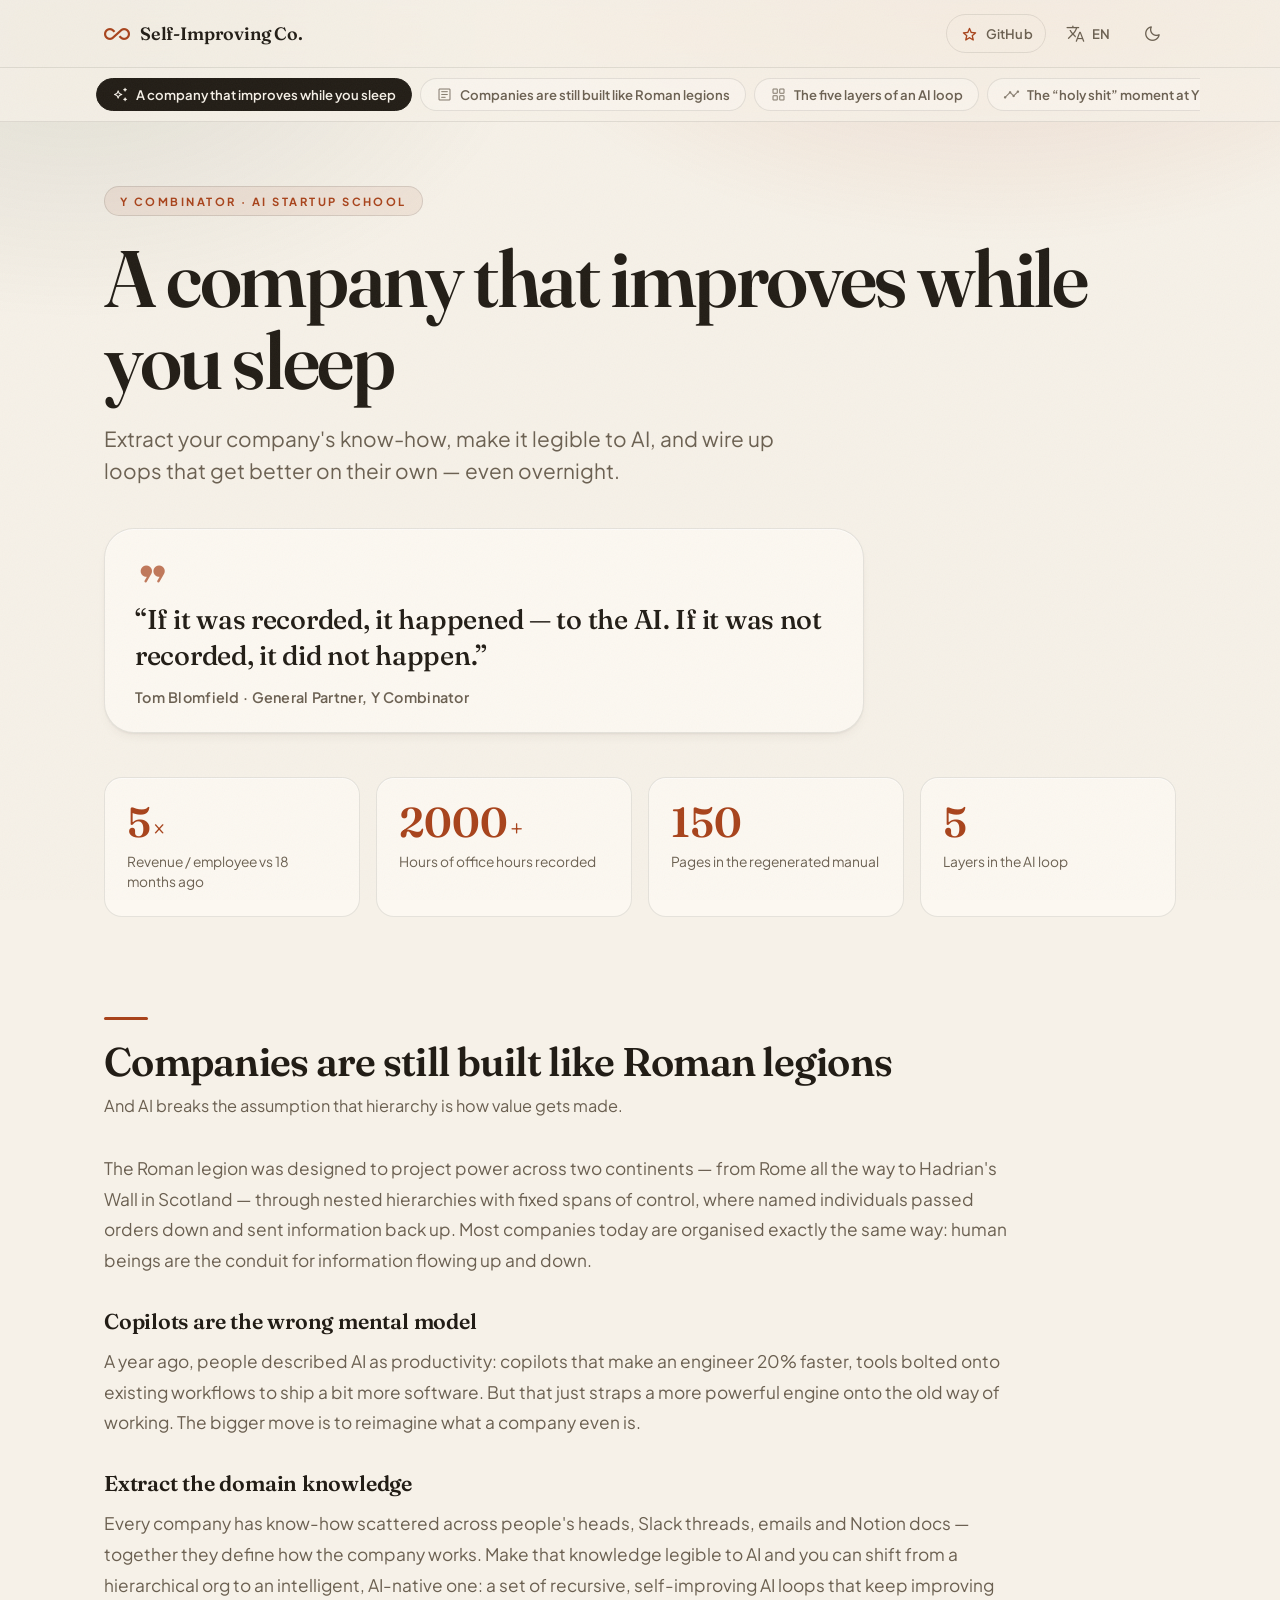
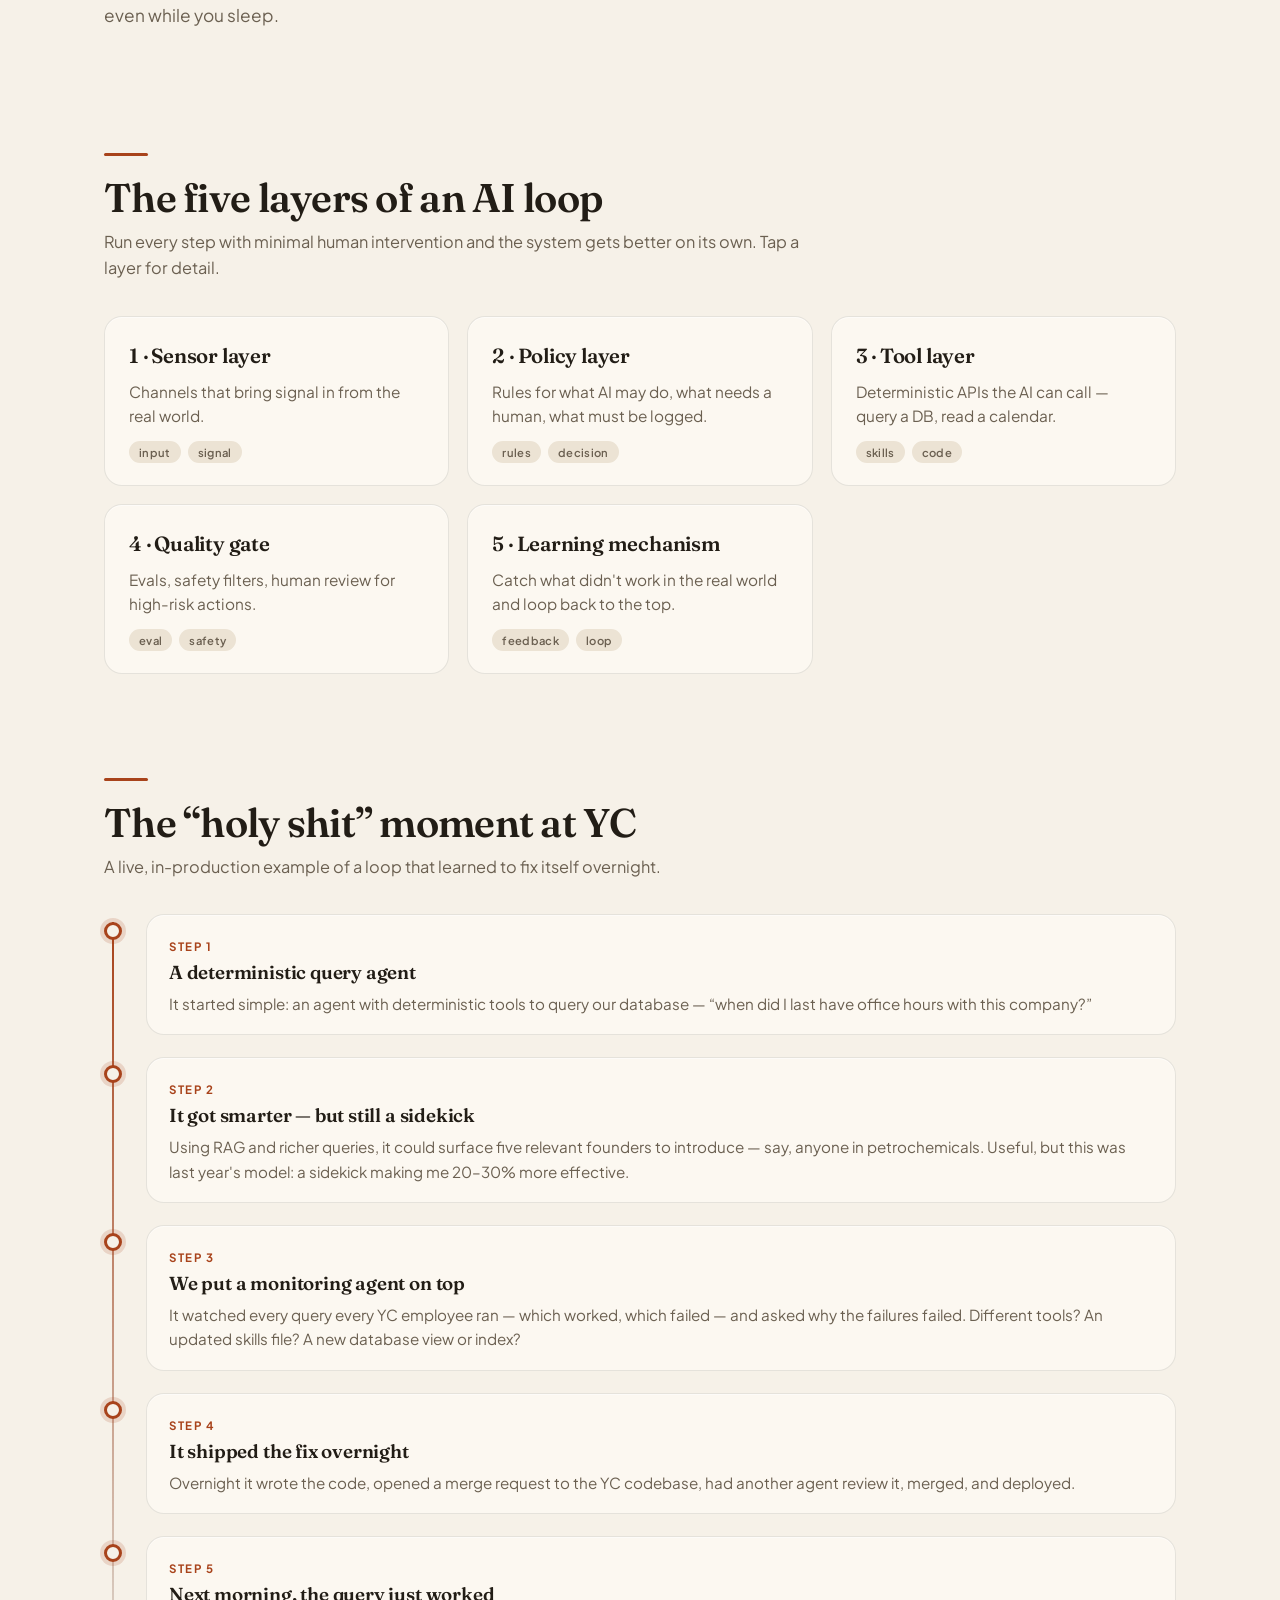
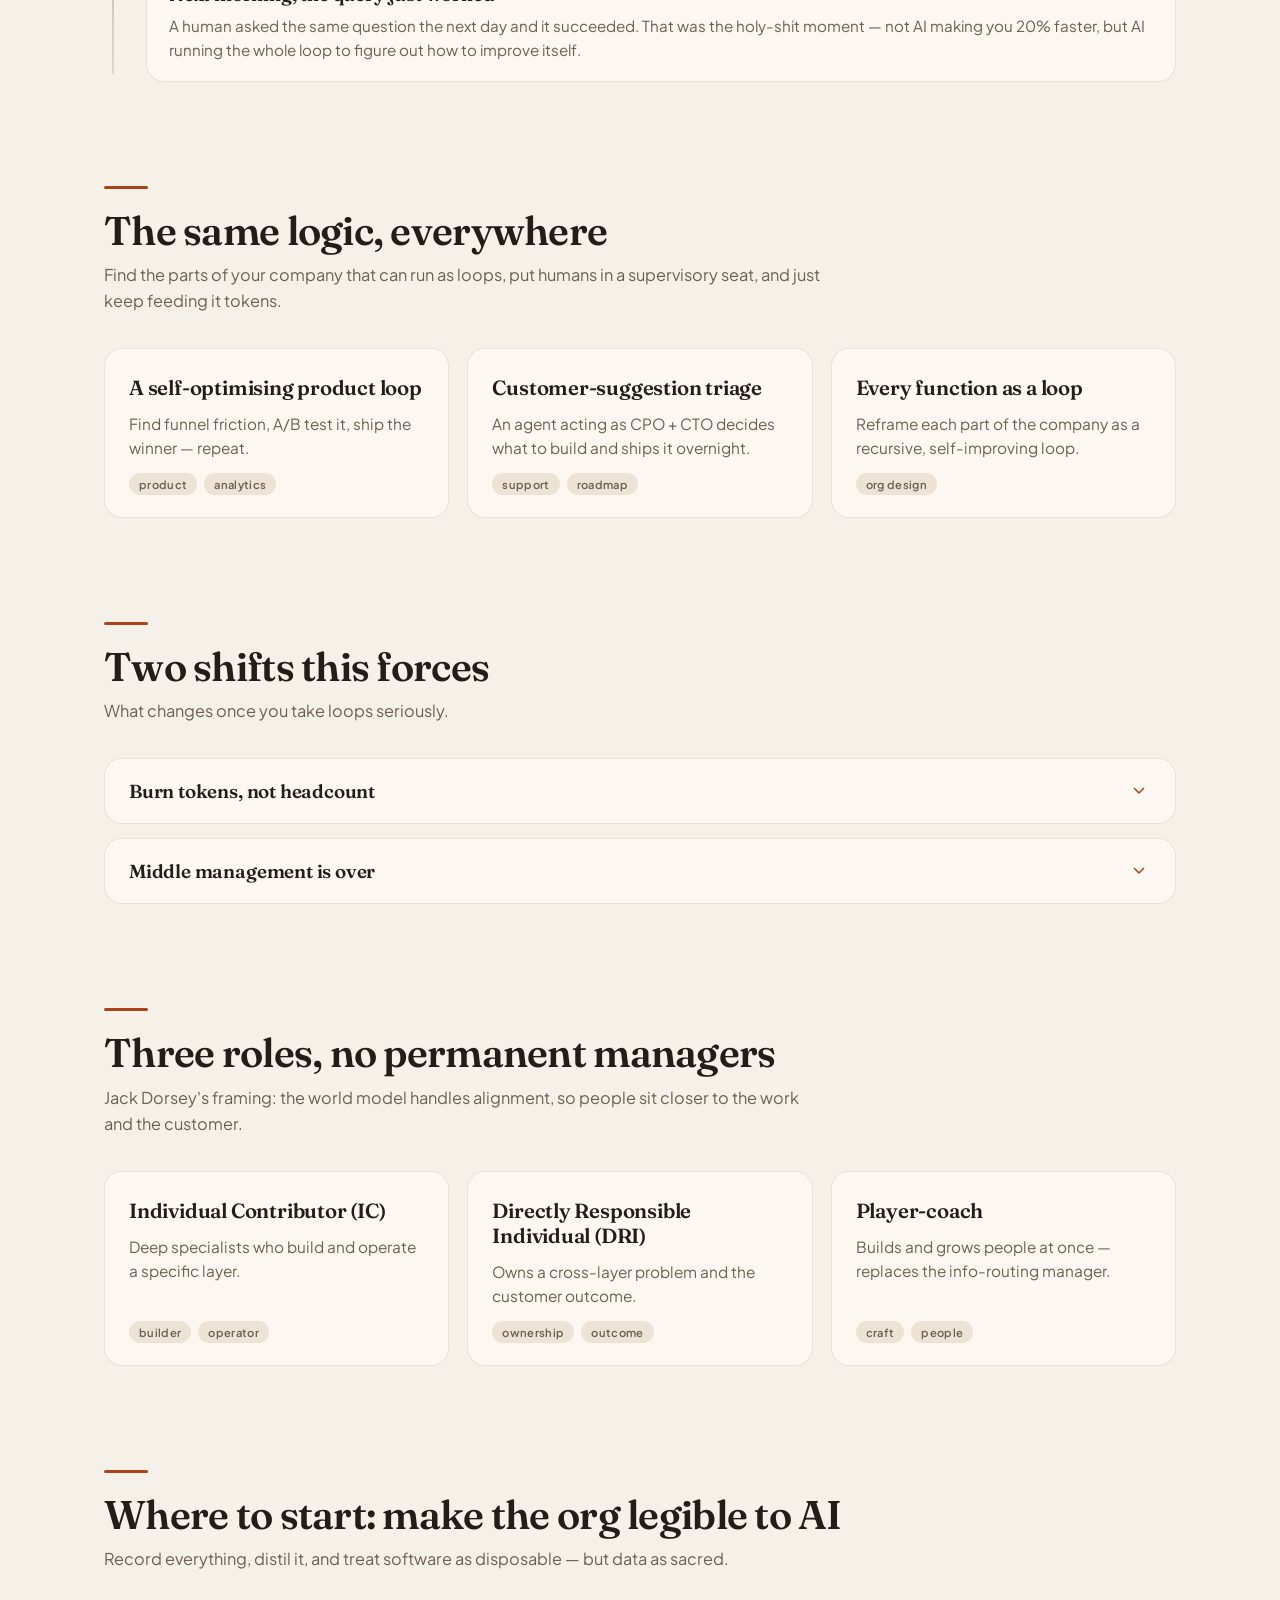
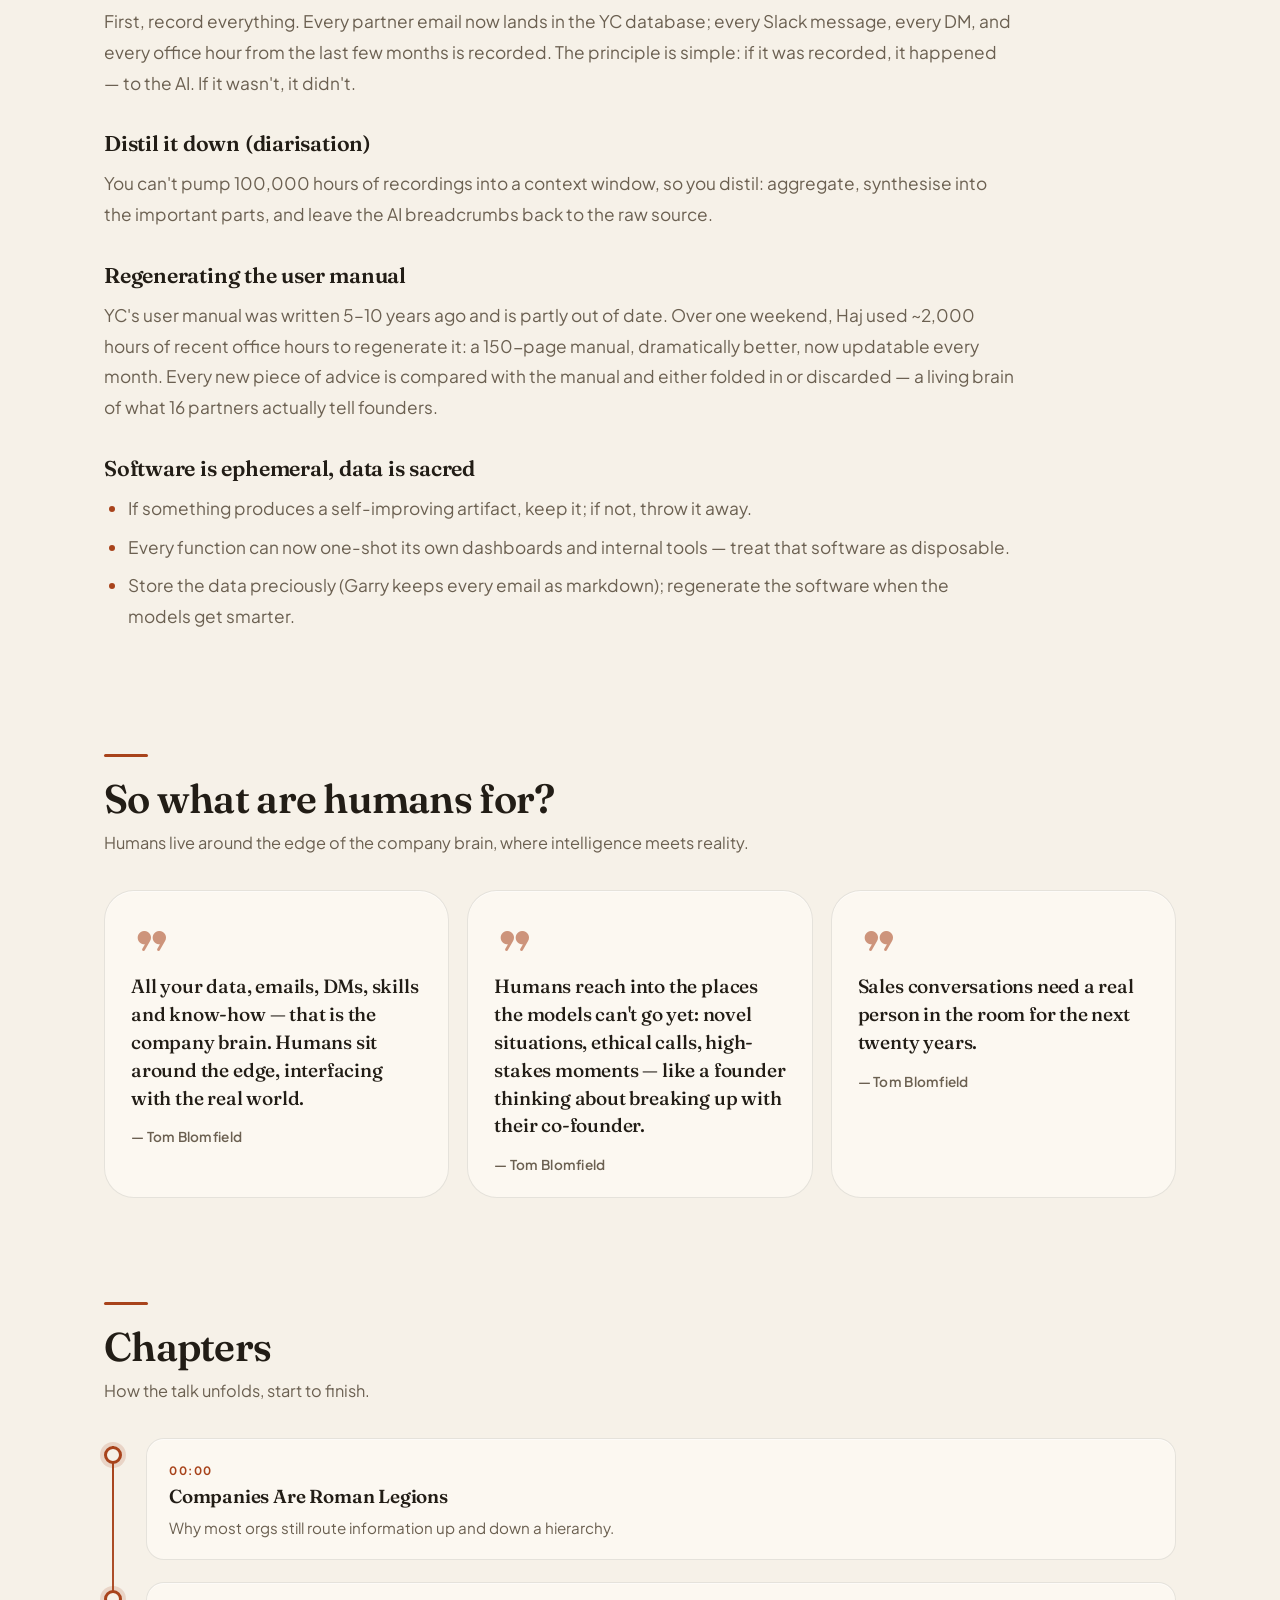
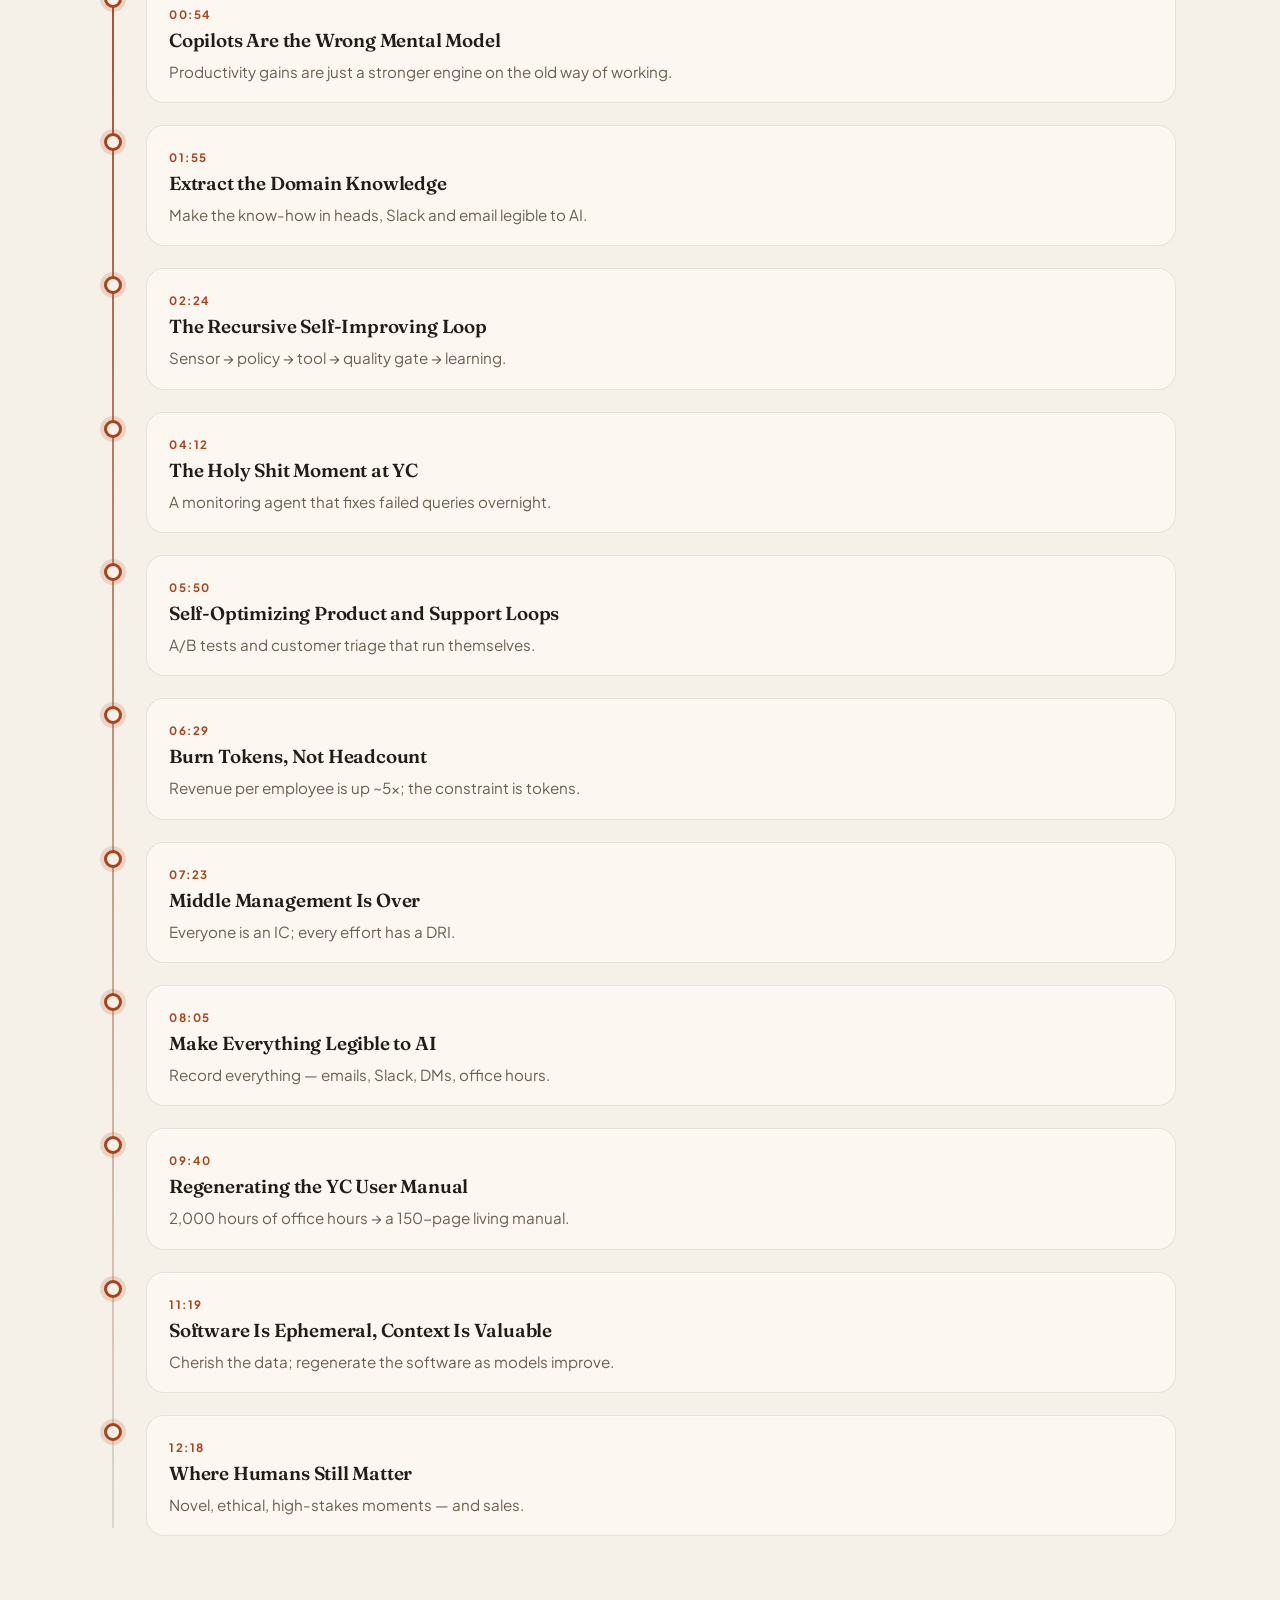
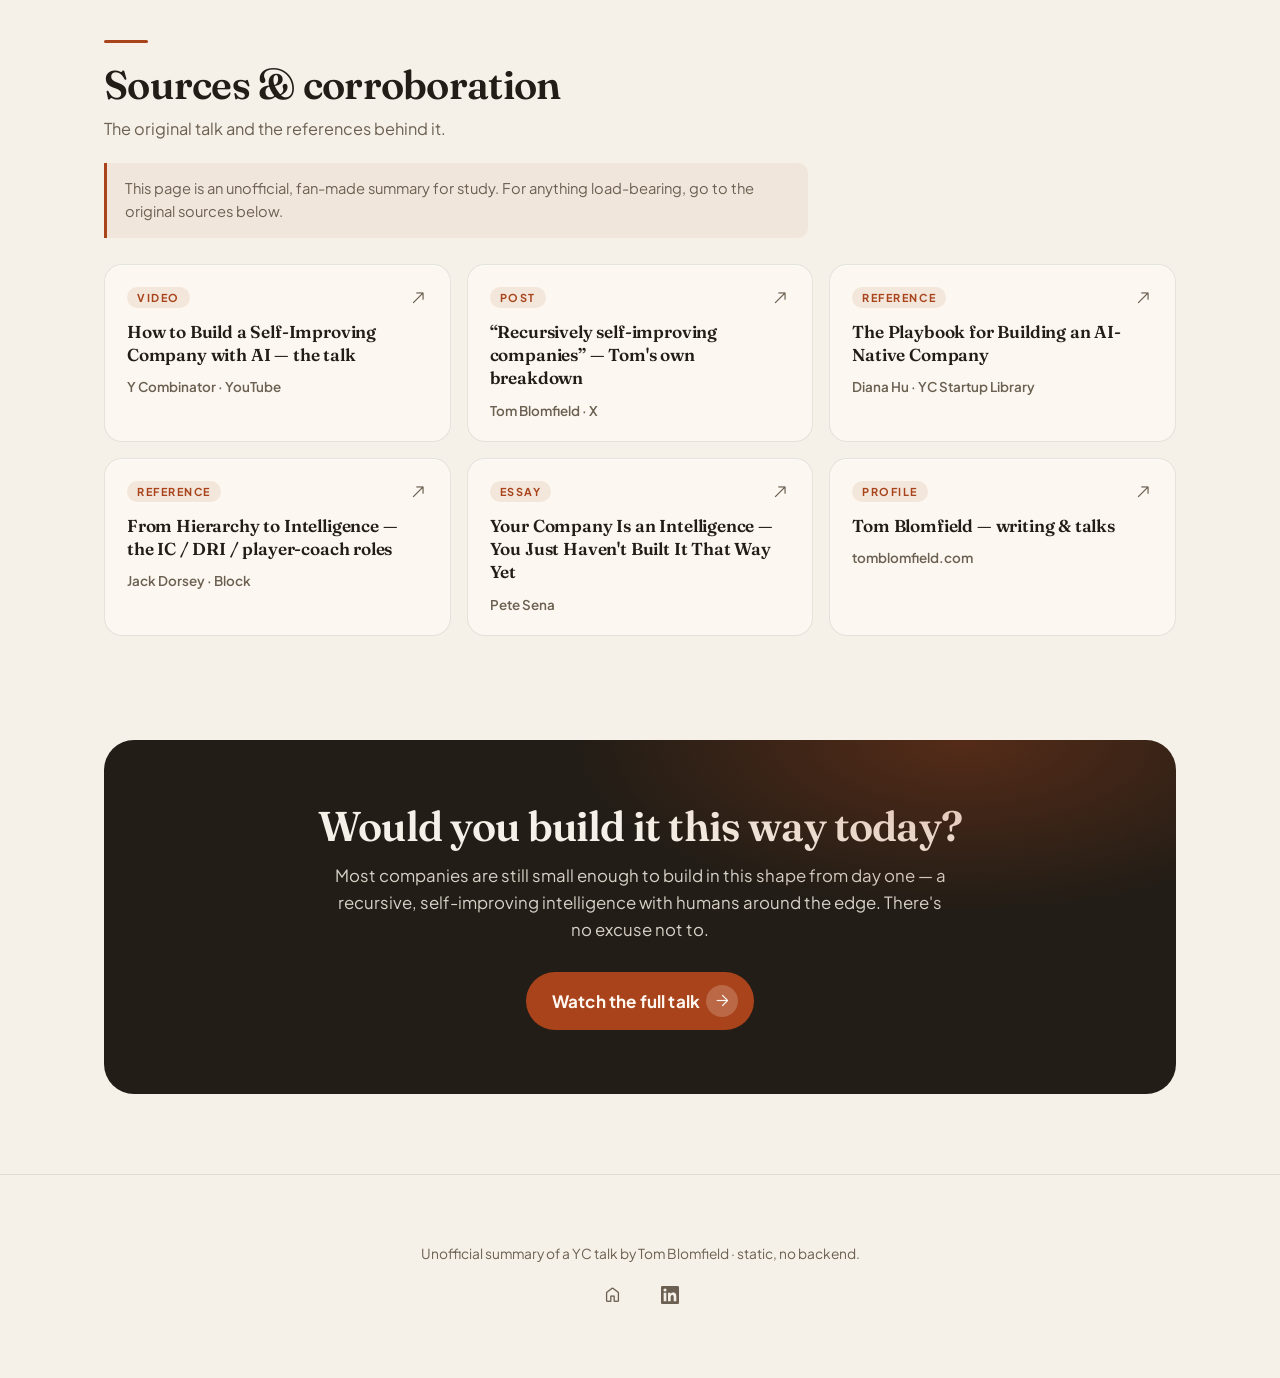
==== index.html @ 0cee9b82 "fix: 靜態 HTML 裡混進了頁面的執行期狀態 兩個狀態被寫進了靜態檔,都有實際後果:  1. 統計數字的「已計算」旗標。瀏覽器載入時看到它就跳過重算,數字會永遠停在    寫入當下的值 —— 如" ====
<!DOCTYPE html>
<html lang="zh" data-theme="light">
<head>
  <!-- ==== Google Analytics 4 (Measurement ID: G-PR99EJ7JCW) ==== -->
  <script async src="https://www.googletagmanager.com/gtag/js?id=G-PR99EJ7JCW"></script>
  <script>
    window.dataLayer = window.dataLayer || [];
    function gtag(){ dataLayer.push(arguments); }
    gtag('js', new Date());
    gtag('config', 'G-PR99EJ7JCW');
  </script>

  <meta charset="UTF-8" />
  <meta name="viewport" content="width=device-width, initial-scale=1.0, viewport-fit=cover" />

  <!-- ==== Primary meta (kept in sync by app.js from SITE_META) ==== -->
  <title>用 AI 打造一間會自己進化的公司 · How to Build a Self-Improving Company with AI</title>
  <meta name="description" content="YC 合夥人 Tom Blomfield 談如何把公司的 know-how 萃取出來、讓 AI 可讀,並建立遞迴、自我改進的 AI 迴圈 —— 連你睡覺時都在變好。中英雙語整理。" />
  <link rel="canonical" href="https://self-improving-company-with-ai.peteraim.com/" />
  <meta name="theme-color" content="#1a1714" />

  <!-- ==== Open Graph ==== -->
  <meta property="og:type" content="article" />
  <meta property="og:title" content="用 AI 打造一間會自己進化的公司 · How to Build a Self-Improving Company with AI" />
  <meta property="og:description" content="把公司變成一組遞迴、自我改進的 AI 迴圈。YC · Tom Blomfield 演講整理,中英雙語。" />
  <meta property="og:url" content="https://self-improving-company-with-ai.peteraim.com/" />
  <meta property="og:image" content="https://self-improving-company-with-ai.peteraim.com/assets/og-image.png" />

  <!-- ==== Twitter ==== -->
  <meta name="twitter:card" content="summary_large_image" />
  <meta name="twitter:title" content="How to Build a Self-Improving Company with AI" />
  <meta name="twitter:description" content="把公司變成一組遞迴、自我改進的 AI 迴圈。YC · Tom Blomfield 演講整理,中英雙語。" />
  <meta name="twitter:image" content="https://self-improving-company-with-ai.peteraim.com/assets/og-image.png" />

  <!-- ==== JSON-LD structured data ==== -->
  <script type="application/ld+json">
  {
    "@context": "https://schema.org",
    "@type": "Article",
    "headline": "How to Build a Self-Improving Company with AI",
    "description": "A YC talk by Tom Blomfield on turning a company into recursive, self-improving AI loops.",
    "author": { "@type": "Person", "name": "Tom Blomfield" },
    "publisher": { "@type": "Organization", "name": "Y Combinator" },
    "url": "https://self-improving-company-with-ai.peteraim.com/",
    "inLanguage": ["zh-Hant", "en"]
  }
  </script>

  <!-- ==== Fonts + icons (CDN, no local files) ==== -->
  <link rel="preconnect" href="https://fonts.googleapis.com" />
  <link rel="preconnect" href="https://fonts.gstatic.com" crossorigin />
  <link href="https://fonts.googleapis.com/css2?family=Fraunces:opsz,wght@9..144,400..700&family=Plus+Jakarta+Sans:wght@400;500;600;700&family=Noto+Sans+TC:wght@400;500;700&family=Noto+Serif+TC:wght@400;600;700&display=swap" rel="stylesheet" />
  <link href="https://fonts.googleapis.com/css2?family=Material+Symbols+Rounded:opsz,wght,FILL,GRAD@24,300,0,0&display=swap" rel="stylesheet" />

  <link rel="stylesheet" href="assets/styles.css" />
</head>
<body>
  <!-- ==== App bar ==== -->
  <header class="appbar">
    <div class="appbar__inner">
      <a class="brand" href="#top">
        <span class="material-symbols-rounded brand__logo">all_inclusive</span>
        <span class="brand__name" id="brandName">Self-Improving Company</span>
      </a>

      <div class="appbar__actions">
        <a class="icon-btn gh-link" href="https://github.com/tingwei161803/Self-Improving-Company-with-AI"
           target="_blank" rel="noopener" title="GitHub" aria-label="View source on GitHub"
           data-repo="tingwei161803/Self-Improving-Company-with-AI">
          <span class="material-symbols-rounded">star</span>
          <span class="icon-btn__txt" id="ghStarCount">GitHub</span>
        </a>

        <button class="icon-btn" id="langToggle" type="button"
                title="Language" aria-label="Toggle language / 切換語言">
          <span class="material-symbols-rounded">translate</span>
          <span class="icon-btn__txt" id="langLabel">中</span>
        </button>

        <button class="icon-btn" id="themeToggle" type="button"
                title="Theme" aria-label="Toggle theme / 切換主題">
          <span class="material-symbols-rounded" id="themeIcon">dark_mode</span>
        </button>
      </div>
    </div>
  </header>

  <!-- ==== Sticky section nav (auto-generated anchor pills + scrollspy) ==== -->
  <nav class="sectionnav" id="sectionNav" aria-label="Section navigation">
    <div class="sectionnav__inner" id="sectionNavInner"></div>
  </nav>

  <span id="top"></span>

  <!-- ==== Composite sections (rendered in order from SITE_SECTIONS) ==== -->
  <main id="sections" aria-live="polite">
<section class="section section--hero" id="overview" aria-labelledby="overview-heading"><header class="section-head hero__head reveal is-visible" data-item=""><span class="hero__eyebrow">Y Combinator · AI 創業學校</span><h2 id="overview-heading">一間在你睡覺時也在進化的公司</h2><p class="hero__sub">把公司的 know-how 萃取出來、讓 AI 讀得到,然後建立能自我改進的迴圈 —— 連半夜都在變好。</p></header><figure class="hero__lead reveal is-visible" data-item=""><span class="material-symbols-rounded hero__lead-mark" aria-hidden="true">format_quote</span><blockquote>「如果有被記錄下來,對 AI 來說它就存在;如果沒有被記錄,對 AI 來說它就不存在。」</blockquote><figcaption>Tom Blomfield · Y Combinator 合夥人</figcaption></figure><div class="hero__stats"><div class="hero__stat reveal is-visible" data-item=""><span class="hero__stat-num"><b class="hero__stat-value" data-count="5">5</b><span class="hero__stat-aff">×</span></span><span class="hero__stat-label">每員工營收(對比 18 個月前)</span></div><div class="hero__stat reveal is-visible" data-item=""><span class="hero__stat-num"><b class="hero__stat-value" data-count="2000">2000</b><span class="hero__stat-aff">+</span></span><span class="hero__stat-label">已錄製的 office hours 時數</span></div><div class="hero__stat reveal is-visible" data-item=""><span class="hero__stat-num"><b class="hero__stat-value" data-count="150">150</b></span><span class="hero__stat-label">重生 user manual 的頁數</span></div><div class="hero__stat reveal is-visible" data-item=""><span class="hero__stat-num"><b class="hero__stat-value" data-count="5">5</b></span><span class="hero__stat-label">AI 迴圈的層數</span></div></div></section><section class="section section--prose" id="thesis" aria-labelledby="thesis-heading"><header class="section-head"><h2 id="thesis-heading">今天的公司,還是照羅馬軍團在組織</h2><p class="section-head__sub">而 AI 從根本上打破了「層級組織才能創造價值」這個假設。</p></header><div class="prose reveal is-visible" data-item=""><p>羅馬軍團的設計,是要把權力從羅馬城投射到橫跨兩大陸的疆域 —— 一路到蘇格蘭的哈德良長城。它靠的是巢狀層級、固定的管理幅度,由指定的個人把命令往下傳、把資訊往上送。今天大部分公司的組織方式跟它沒兩樣:人類就是資訊上下流動的管道。</p><h3>Copilot 是錯的思考框架</h3><p>一年前,大家談 AI 都在講生產力:copilot 讓工程師快 20%、把工具嵌進既有流程、多交付一點軟體。但那只是拿舊的工作方式換上一顆更強的引擎。真正能做的事大得多 —— 是重新想像一間公司可以是什麼。</p><h3>把 domain knowledge 萃取出來</h3><p>每間公司都有散落各處的 know-how:在人的腦袋裡、在 Slack、在 email、在 Notion 文件裡 —— 它們加起來定義了這間公司怎麼運作。一旦讓這些知識對 AI「可讀」,你就能從層級式組織轉成由 AI 驅動的智慧型組織:一組遞迴、自我改進的 AI 迴圈,在你睡覺時也持續變好。</p></div></section><section class="section section--cards" id="architecture" aria-labelledby="architecture-heading"><header class="section-head"><h2 id="architecture-heading">AI 迴圈的五層架構</h2><p class="section-head__sub">讓這五步在最少人為介入下跑完,系統就會自己越跑越好。點一層看細節。</p></header><div class="grid"><article class="card reveal is-visible" tabindex="0" role="button" data-item="" data-slug="sensor-layer" aria-label="第一層 · 感測層"><h3 class="card__title">第一層 · 感測層</h3><p class="card__summary">把外界訊號接進來的管道。</p><div class="card__tags"><span class="tag">input</span><span class="tag">signal</span></div><span class="card__more"><span class="material-symbols-rounded" aria-hidden="true">arrow_outward</span></span></article><article class="card reveal is-visible" tabindex="0" role="button" data-item="" data-slug="policy-layer" aria-label="第二層 · 政策／決策層"><h3 class="card__title">第二層 · 政策／決策層</h3><p class="card__summary">定義 AI 能做什麼、什麼要問人、什麼必須留紀錄。</p><div class="card__tags"><span class="tag">rules</span><span class="tag">decision</span></div><span class="card__more"><span class="material-symbols-rounded" aria-hidden="true">arrow_outward</span></span></article><article class="card reveal is-visible" tabindex="0" role="button" data-item="" data-slug="tool-layer" aria-label="第三層 · 工具層"><h3 class="card__title">第三層 · 工具層</h3><p class="card__summary">AI 可呼叫的確定性 API —— 查資料庫、看行事曆。</p><div class="card__tags"><span class="tag">skills</span><span class="tag">code</span></div><span class="card__more"><span class="material-symbols-rounded" aria-hidden="true">arrow_outward</span></span></article><article class="card reveal is-visible" tabindex="0" role="button" data-item="" data-slug="quality-gate" aria-label="第四層 · 品質關卡"><h3 class="card__title">第四層 · 品質關卡</h3><p class="card__summary">自動 eval、安全過濾器、高風險操作的人工審核。</p><div class="card__tags"><span class="tag">eval</span><span class="tag">safety</span></div><span class="card__more"><span class="material-symbols-rounded" aria-hidden="true">arrow_outward</span></span></article><article class="card reveal is-visible" tabindex="0" role="button" data-item="" data-slug="learning-mechanism" aria-label="第五層 · 學習機制"><h3 class="card__title">第五層 · 學習機制</h3><p class="card__summary">抓出真實世界裡行不通的地方,回饋到最上層重來。</p><div class="card__tags"><span class="tag">feedback</span><span class="tag">loop</span></div><span class="card__more"><span class="material-symbols-rounded" aria-hidden="true">arrow_outward</span></span></article></div></section><section class="section section--timeline" id="case-study" aria-labelledby="case-study-heading"><header class="section-head"><h2 id="case-study-heading">YC 的「holy shit」時刻</h2><p class="section-head__sub">一個正在線上跑、學會在半夜自我修復的真實迴圈。</p></header><ol class="timeline"><li class="tl-item reveal is-visible" data-item=""><div class="tl-dot" aria-hidden="true"></div><div class="tl-card"><span class="tl-date">第一步</span><h3 class="tl-title">確定性查詢 agent</h3><p class="tl-body">一開始很單純:一個有確定性工具、能查我們資料庫的 agent —— 「我上次跟這家公司做 office hours 是什麼時候?」</p></div></li><li class="tl-item reveal is-visible" data-item=""><div class="tl-dot" aria-hidden="true"></div><div class="tl-card"><span class="tl-date">第二步</span><h3 class="tl-title">它變聰明了 —— 但還是 sidekick</h3><p class="tl-body">靠 RAG 和更豐富的查詢,它能找出五個相關的創辦人推薦見面 —— 例如石化產業的人。很有用,但這還是去年的模式:一個讓我效率提升 20–30% 的 sidekick。</p></div></li><li class="tl-item reveal is-visible" data-item=""><div class="tl-dot" aria-hidden="true"></div><div class="tl-card"><span class="tl-date">第三步</span><h3 class="tl-title">我們在上面加了監控 agent</h3><p class="tl-body">它盯著每一位 YC 員工跑的每一次查詢 —— 哪些成功、哪些失敗 —— 並追問失敗的原因。需要不同的工具?要更新 skills file?還是需要一個新的 database view 或 index?</p></div></li><li class="tl-item reveal is-visible" data-item=""><div class="tl-dot" aria-hidden="true"></div><div class="tl-card"><span class="tl-date">第四步</span><h3 class="tl-title">它在半夜把修正送上線</h3><p class="tl-body">半夜裡,它自己寫程式碼、送一個 merge request 到 YC 的 codebase、讓另一個 agent 做 code review、合併,然後部署。</p></div></li><li class="tl-item reveal is-visible" data-item=""><div class="tl-dot" aria-hidden="true"></div><div class="tl-card"><span class="tl-date">第五步</span><h3 class="tl-title">隔天早上,那個查詢就成功了</h3><p class="tl-body">隔天一個人類來問同樣的查詢,這次就成功了。那就是「holy shit」的時刻 —— 不是 AI 讓你快 20%,而是 AI 自己跑完整個迴圈,找出怎麼自我改進。</p></div></li></ol></section><section class="section section--cards" id="loops" aria-labelledby="loops-heading"><header class="section-head"><h2 id="loops-heading">同一套邏輯,可以套到任何地方</h2><p class="section-head__sub">辨識出公司裡可以用迴圈運作的部分,讓人類退到監督位置,然後持續投入 token。</p></header><div class="grid"><article class="card reveal is-visible" tabindex="0" role="button" data-item="" data-slug="product-loop" aria-label="自我優化的產品迴圈"><h3 class="card__title">自我優化的產品迴圈</h3><p class="card__summary">找出漏斗摩擦、跑 A/B test、部署最佳版本 —— 然後重複。</p><div class="card__tags"><span class="tag">product</span><span class="tag">analytics</span></div><span class="card__more"><span class="material-symbols-rounded" aria-hidden="true">arrow_outward</span></span></article><article class="card reveal is-visible" tabindex="0" role="button" data-item="" data-slug="support-loop" aria-label="客戶建議的判斷迴圈"><h3 class="card__title">客戶建議的判斷迴圈</h3><p class="card__summary">一個扮演產品長 + 技術長的 agent 做判斷,半夜直接交付。</p><div class="card__tags"><span class="tag">support</span><span class="tag">roadmap</span></div><span class="card__more"><span class="material-symbols-rounded" aria-hidden="true">arrow_outward</span></span></article><article class="card reveal is-visible" tabindex="0" role="button" data-item="" data-slug="every-function" aria-label="把每個功能都當成迴圈"><h3 class="card__title">把每個功能都當成迴圈</h3><p class="card__summary">把公司的每個功能都想成一個遞迴、自我改進的迴圈。</p><div class="card__tags"><span class="tag">org design</span></div><span class="card__more"><span class="material-symbols-rounded" aria-hidden="true">arrow_outward</span></span></article></div></section><section class="section section--accordion" id="shifts" aria-labelledby="shifts-heading"><header class="section-head"><h2 id="shifts-heading">這會逼出兩個觀念轉變</h2><p class="section-head__sub">當你認真看待迴圈之後,有什麼會變。</p></header><div class="accordion"><details class="acc-item reveal is-visible" data-item=""><summary class="acc-q"><span>燒 token,不要燒人頭</span><span class="material-symbols-rounded acc-chevron" aria-hidden="true">expand_more</span></summary><div class="acc-a">公司現在抵達 Demo Day 時,每員工營收是 18 個月前的約 5 倍,而且會一路延續到 Series A、B。很快你會受限於 token 用量,而不是人數。現階段最粗略的衡量就是看每個人的 token 用量 —— 一旦變成決定升遷的排行榜就會被刷,但大方向上它能告訴你誰在 token-maxing、誰沒有。</div></details><details class="acc-item reveal is-visible" data-item=""><summary class="acc-q"><span>中間管理層已經結束</span><span class="material-symbols-rounded acc-chevron" aria-hidden="true">expand_more</span></summary><div class="acc-a">中間管理層存在,是為了解決協調問題 —— 而 AI 現在可以做這件事。每個人都變成 IC(builder 或 operator),而關鍵是:每件事都有一個直接負責的個人(DRI)—— 一個有名有姓的人,不是委員會。</div></details></div></section><section class="section section--cards" id="roles" aria-labelledby="roles-heading"><header class="section-head"><h2 id="roles-heading">三種角色,不需要常設的管理層</h2><p class="section-head__sub">Jack Dorsey 的框架:對齊交給 world model,人因此能更貼近工作與客戶。</p></header><div class="grid"><article class="card reveal is-visible" tabindex="0" role="button" data-item="" data-slug="role-ic" aria-label="個人貢獻者(IC)"><h3 class="card__title">個人貢獻者(IC)</h3><p class="card__summary">深耕系統某一層的深度專家,負責建構與營運。</p><div class="card__tags"><span class="tag">builder</span><span class="tag">operator</span></div><span class="card__more"><span class="material-symbols-rounded" aria-hidden="true">arrow_outward</span></span></article><article class="card reveal is-visible" tabindex="0" role="button" data-item="" data-slug="role-dri" aria-label="直接責任人(DRI)"><h3 class="card__title">直接責任人(DRI)</h3><p class="card__summary">擁有一個跨層的問題與客戶成果。</p><div class="card__tags"><span class="tag">ownership</span><span class="tag">outcome</span></div><span class="card__more"><span class="material-symbols-rounded" aria-hidden="true">arrow_outward</span></span></article><article class="card reveal is-visible" tabindex="0" role="button" data-item="" data-slug="role-player-coach" aria-label="球員教練"><h3 class="card__title">球員教練</h3><p class="card__summary">一邊建構、一邊培養人 —— 取代了負責資訊路由的管理者。</p><div class="card__tags"><span class="tag">craft</span><span class="tag">people</span></div><span class="card__more"><span class="material-symbols-rounded" aria-hidden="true">arrow_outward</span></span></article></div></section><section class="section section--prose" id="legible" aria-labelledby="legible-heading"><header class="section-head"><h2 id="legible-heading">從哪裡開始:讓組織對 AI 可讀</h2><p class="section-head__sub">記錄一切、精煉它,把軟體當成可拋棄的 —— 但把資料當成神聖的。</p></header><div class="prose reveal is-visible" data-item=""><p>第一,記錄一切。現在每一封 partner 的 email 都進 YC 資料庫;每一則 Slack 訊息、每一則 DM、過去幾個月的每一場 office hours 都有錄音。原則很簡單:如果有被記錄,對 AI 來說它就存在;如果沒有,它就不存在。</p><h3>把它精煉下來(diarization)</h3><p>你不可能把 10 萬小時的錄音塞進 context window,所以要精煉:聚合、合成出重要的部分,再給 AI 線索讓它可以回溯原始資料。</p><h3>重新生成 user manual</h3><p>YC 的 user manual 是五到十年前寫的,有些已經過時。某個週末,Haj 用近 2,000 小時的 office hours 把它重新生成:一份 150 頁、品質好很多的 manual,而且現在每個月都能更新。每一條新建議都會跟 manual 比對,決定納入或捨棄 —— 它變成一個活的大腦,反映 16 位 partner 實際給創辦人的建議。</p><h3>軟體是暫時的,資料是神聖的</h3><ul><li>如果一個東西能產出可自我改進的 artifact,就留著;如果不能,就丟掉。</li><li>現在每個功能都能一次生成自己的 dashboard 與內部工具 —— 把那些軟體當成可拋棄的。</li><li>資料要非常珍惜地保存(Garry 把每封 email 都存成 markdown);等模型更強了,再用原本的指令重新生成軟體。</li></ul></div></section><section class="section section--quotes" id="humans" aria-labelledby="humans-heading"><header class="section-head"><h2 id="humans-heading">那,人類是做什麼的?</h2><p class="section-head__sub">人類活在「公司大腦」的外圍,在智能與現實接觸的地方。</p></header><div class="quotes-grid"><figure class="quote-card reveal is-visible" data-item=""><span class="material-symbols-rounded quote-mark" aria-hidden="true">format_quote</span><blockquote>你所有的資料、email、DM、skills 與 know-how —— 那就是公司的大腦。人類坐在它的外圍,負責跟真實世界的介面。</blockquote><figcaption class="quote-by">— Tom Blomfield</figcaption></figure><figure class="quote-card reveal is-visible" data-item=""><span class="material-symbols-rounded quote-mark" aria-hidden="true">format_quote</span><blockquote>人類伸進模型還到不了的角落:全新的情境、倫理的判斷、高風險的時刻 —— 像是一個創辦人正在考慮跟共同創辦人拆夥的那種時刻。</blockquote><figcaption class="quote-by">— Tom Blomfield</figcaption></figure><figure class="quote-card reveal is-visible" data-item=""><span class="material-symbols-rounded quote-mark" aria-hidden="true">format_quote</span><blockquote>接下來二十年,銷售對話都需要一個真實的人在房間裡。</blockquote><figcaption class="quote-by">— Tom Blomfield</figcaption></figure></div></section><section class="section section--timeline" id="chapters" aria-labelledby="chapters-heading"><header class="section-head"><h2 id="chapters-heading">影片章節</h2><p class="section-head__sub">這場演講從頭到尾的脈絡。</p></header><ol class="timeline"><li class="tl-item reveal is-visible" data-item=""><div class="tl-dot" aria-hidden="true"></div><div class="tl-card"><span class="tl-date">00:00</span><h3 class="tl-title">公司就是羅馬軍團</h3><p class="tl-body">為什麼大多數組織還在沿著層級上下傳遞資訊。</p></div></li><li class="tl-item reveal is-visible" data-item=""><div class="tl-dot" aria-hidden="true"></div><div class="tl-card"><span class="tl-date">00:54</span><h3 class="tl-title">Copilot 是錯的思考框架</h3><p class="tl-body">生產力提升只是替舊工作方式換上更強的引擎。</p></div></li><li class="tl-item reveal is-visible" data-item=""><div class="tl-dot" aria-hidden="true"></div><div class="tl-card"><span class="tl-date">01:55</span><h3 class="tl-title">萃取 domain knowledge</h3><p class="tl-body">把藏在腦袋、Slack 與 email 裡的 know-how 變得對 AI 可讀。</p></div></li><li class="tl-item reveal is-visible" data-item=""><div class="tl-dot" aria-hidden="true"></div><div class="tl-card"><span class="tl-date">02:24</span><h3 class="tl-title">遞迴自我改進的迴圈</h3><p class="tl-body">感測 → 政策 → 工具 → 品質關卡 → 學習。</p></div></li><li class="tl-item reveal is-visible" data-item=""><div class="tl-dot" aria-hidden="true"></div><div class="tl-card"><span class="tl-date">04:12</span><h3 class="tl-title">YC 的 holy shit 時刻</h3><p class="tl-body">一個監控 agent 在半夜修好失敗的查詢。</p></div></li><li class="tl-item reveal is-visible" data-item=""><div class="tl-dot" aria-hidden="true"></div><div class="tl-card"><span class="tl-date">05:50</span><h3 class="tl-title">自我優化的產品與客服迴圈</h3><p class="tl-body">會自己跑的 A/B test 與客戶建議分流。</p></div></li><li class="tl-item reveal is-visible" data-item=""><div class="tl-dot" aria-hidden="true"></div><div class="tl-card"><span class="tl-date">06:29</span><h3 class="tl-title">燒 token,不燒人頭</h3><p class="tl-body">每員工營收成長約 5 倍;瓶頸是 token。</p></div></li><li class="tl-item reveal is-visible" data-item=""><div class="tl-dot" aria-hidden="true"></div><div class="tl-card"><span class="tl-date">07:23</span><h3 class="tl-title">中間管理層已結束</h3><p class="tl-body">每個人都是 IC;每件事都有一個 DRI。</p></div></li><li class="tl-item reveal is-visible" data-item=""><div class="tl-dot" aria-hidden="true"></div><div class="tl-card"><span class="tl-date">08:05</span><h3 class="tl-title">讓一切對 AI 可讀</h3><p class="tl-body">記錄一切 —— email、Slack、DM、office hours。</p></div></li><li class="tl-item reveal is-visible" data-item=""><div class="tl-dot" aria-hidden="true"></div><div class="tl-card"><span class="tl-date">09:40</span><h3 class="tl-title">重新生成 YC user manual</h3><p class="tl-body">2,000 小時的 office hours → 一份 150 頁、會自我更新的 manual。</p></div></li><li class="tl-item reveal is-visible" data-item=""><div class="tl-dot" aria-hidden="true"></div><div class="tl-card"><span class="tl-date">11:19</span><h3 class="tl-title">軟體是暫時的,context 才有價值</h3><p class="tl-body">珍惜資料;等模型變強就重新生成軟體。</p></div></li><li class="tl-item reveal is-visible" data-item=""><div class="tl-dot" aria-hidden="true"></div><div class="tl-card"><span class="tl-date">12:18</span><h3 class="tl-title">人類仍然重要的地方</h3><p class="tl-body">全新、倫理、高風險的時刻 —— 以及銷售。</p></div></li></ol></section><section class="section section--sources" id="sources" aria-labelledby="sources-heading"><header class="section-head"><h2 id="sources-heading">延伸來源與佐證</h2><p class="section-head__sub">這場演講的原始出處,以及它引用的來源。</p></header><p class="sources__note reveal is-visible" data-item="">本頁為非官方的整理,僅供學習參考。任何重要判斷,請以下方原始來源為準。</p><div class="sources-grid"><a class="src-card reveal is-visible" data-item="" href="https://www.youtube.com/watch?v=X_JsIHUfUjc" target="_blank" rel="noopener"><span class="src-card__head"><span class="src-kind">影片</span><span class="material-symbols-rounded src-card__go" aria-hidden="true">north_east</span></span><span class="src-card__title">How to Build a Self-Improving Company with AI(演講影片)</span><span class="src-by">Y Combinator · YouTube</span></a><a class="src-card reveal is-visible" data-item="" href="https://x.com/t_blom/status/2056909934156280088" target="_blank" rel="noopener"><span class="src-card__head"><span class="src-kind">貼文</span><span class="material-symbols-rounded src-card__go" aria-hidden="true">north_east</span></span><span class="src-card__title">「遞迴自我改進的公司」—— Tom 本人的拆解</span><span class="src-by">Tom Blomfield · X</span></a><a class="src-card reveal is-visible" data-item="" href="https://www.ycombinator.com/library/OX-the-playbook-for-building-an-ai-native-company" target="_blank" rel="noopener"><span class="src-card__head"><span class="src-kind">延伸</span><span class="material-symbols-rounded src-card__go" aria-hidden="true">north_east</span></span><span class="src-card__title">打造 AI 原生公司的 playbook</span><span class="src-by">Diana Hu · YC Startup Library</span></a><a class="src-card reveal is-visible" data-item="" href="https://block.xyz/inside/from-hierarchy-to-intelligence" target="_blank" rel="noopener"><span class="src-card__head"><span class="src-kind">延伸</span><span class="material-symbols-rounded src-card__go" aria-hidden="true">north_east</span></span><span class="src-card__title">From Hierarchy to Intelligence —— IC／DRI／球員教練的出處</span><span class="src-by">Jack Dorsey · Block</span></a><a class="src-card reveal is-visible" data-item="" href="https://petesena.substack.com/p/your-company-is-an-intelligence-you" target="_blank" rel="noopener"><span class="src-card__head"><span class="src-kind">文章</span><span class="material-symbols-rounded src-card__go" aria-hidden="true">north_east</span></span><span class="src-card__title">你的公司就是一個智能體,你只是還沒這樣建它</span><span class="src-by">Pete Sena</span></a><a class="src-card reveal is-visible" data-item="" href="https://tomblomfield.com/" target="_blank" rel="noopener"><span class="src-card__head"><span class="src-kind">個人站</span><span class="material-symbols-rounded src-card__go" aria-hidden="true">north_east</span></span><span class="src-card__title">Tom Blomfield —— 文章與演講</span><span class="src-by">tomblomfield.com</span></a></div></section><section class="section section--cta" id="closing"><div class="cta-card reveal" data-item=""><h2>你今天會把公司建成這樣嗎?</h2><p>大部分公司都還夠小,可以從第一天就建成這個樣子 —— 一個遞迴、自我改進的智能體,人類在外圍。沒有藉口不做。</p><a class="cta-btn" href="https://www.youtube.com/watch?v=X_JsIHUfUjc" target="_blank" rel="noopener">看完整演講<span class="cta-btn__icon"><span class="material-symbols-rounded" aria-hidden="true">arrow_forward</span></span></a></div></section>
</main>

  <!-- ==== Detail dialog (used by card sections) ==== -->
  <dialog class="dialog" id="dialog" aria-labelledby="dialogTitle">
    <div class="dialog__bar">
      <span class="dialog__spacer"></span>
      <button class="icon-btn" id="dialogClose" type="button" aria-label="Close / 關閉">
        <span class="material-symbols-rounded">close</span>
      </button>
    </div>
    <div class="dialog__body" id="dialogBody"></div>
  </dialog>

  <!-- ==== Footer ==== -->
  <footer class="footer">
    <p id="footerText" data-i18n="footer">Unofficial summary of a YC talk by Tom Blomfield · static, no backend.</p>
      <div class="profile-links" style="display:flex;gap:12px;justify-content:center;align-items:center;margin-top:10px">
        <a class="icon-btn" href="https://www.peteraim.com" target="_blank" rel="noopener" title="Home" aria-label="Back to peteraim.com / 返回首頁">
          <span class="material-symbols-rounded">home</span>
        </a>
        <a class="icon-btn" href="https://www.linkedin.com/in/ai-med/" target="_blank" rel="noopener" title="LinkedIn" aria-label="LinkedIn (opens in new tab)">
          <svg viewBox="0 0 24 24" width="18" height="18" fill="currentColor" aria-hidden="true"><path d="M20.45 20.45h-3.55v-5.57c0-1.33-.02-3.04-1.85-3.04-1.85 0-2.13 1.45-2.13 2.94v5.67H9.36V9h3.41v1.56h.05c.47-.9 1.63-1.85 3.36-1.85 3.6 0 4.27 2.37 4.27 5.45v6.29zM5.34 7.43a2.06 2.06 0 1 1 0-4.12 2.06 2.06 0 0 1 0 4.12zM7.12 20.45H3.56V9h3.56v11.45zM22.22 0H1.77C.79 0 0 .77 0 1.72v20.56C0 23.23.79 24 1.77 24h20.45c.98 0 1.78-.77 1.78-1.72V1.72C24 .77 23.2 0 22.22 0z"/></svg>
        </a>
      </div>
  </footer>

  <!-- ==== Scripts (order matters: data first) ==== -->
  <script src="data/data.js"></script>
  <script src="assets/app.js"></script>
</body>
</html>
---- assets/styles.css ----
/* =========================================================================
   Self-Improving Company · composite · "Editorial Luxury" theme
   Pure CSS, no preprocessor, no build step.

   Design language: warm paper light mode / deep espresso dark mode,
   high-contrast Fraunces display serif, Plus Jakarta Sans body, a single
   ember accent, film-grain texture, heavy whitespace, custom-ease motion,
   double-bezel cards and scroll-reveal. (high-end-visual-design, translated
   to vanilla CSS custom properties — zero build.)

   Token names mirror Material Design 3 so the composite engine's component
   CSS keeps working, but the values are an editorial palette, not MD3 purple.
   ========================================================================= */

/* ---------- LIGHT (default): warm paper + espresso ink + ember ---------- */
:root,
[data-theme="light"] {
  --primary:               #A8431B;   /* ember */
  --on-primary:            #FFF8F1;
  --primary-container:     #F3E2D2;
  --on-primary-container:  #4A1C08;
  --secondary:             #6B5E4C;
  --secondary-container:   #EBE0CF;
  --on-secondary-container:#332B1E;
  --tertiary:              #4F5B49;   /* muted sage, sparingly */
  --tertiary-container:    #DDE6D4;

  --background:            #F6F1E8;   /* warm paper */
  --on-background:         #211C15;
  --surface:               #F6F1E8;
  --surface-container:     #FCF8F1;   /* raised card */
  --surface-container-high:#FFFDF8;
  --surface-variant:       #ECE3D4;
  --on-surface:            #221D16;
  --on-surface-variant:    #6B6051;

  --outline:               #968A77;
  --outline-variant:       rgba(34, 29, 22, .12);
  --error:                 #9B2C20;
  --shadow:                rgba(60, 44, 26, .16);

  --hair:                  rgba(34, 29, 22, .10);
  --sheen:                 rgba(255, 255, 255, .55);
  --grain-opacity:         .04;

  --elev-1: 0 1px 2px rgba(60,44,26,.06), 0 6px 16px -10px rgba(60,44,26,.18);
  --elev-2: 0 2px 6px rgba(60,44,26,.08), 0 18px 40px -18px rgba(60,44,26,.30);
  --elev-3: 0 8px 24px rgba(60,44,26,.12), 0 40px 80px -30px rgba(60,44,26,.40);

  --radius-sm: 10px;
  --radius:    18px;
  --radius-lg: 30px;

  --font-display: "Fraunces", "Noto Serif TC", Georgia, "Times New Roman", serif;
  --font-body:    "Plus Jakarta Sans", "Noto Sans TC", system-ui, -apple-system, sans-serif;
  --ease:     cubic-bezier(.22, .68, 0, 1);
  --ease-out: cubic-bezier(.16, 1, .3, 1);
}

/* ---------- DARK: deep espresso + warm light ink + lifted ember ---------- */
[data-theme="dark"] {
  --primary:               #E8945E;   /* lifted ember */
  --on-primary:            #2A1206;
  --primary-container:     #5A2A12;
  --on-primary-container:  #FBE3CF;
  --secondary:             #D8C9B2;
  --secondary-container:   #3A3225;
  --on-secondary-container:#EFE4D2;
  --tertiary:              #AEBCA1;
  --tertiary-container:    #2E3A28;

  --background:            #15110C;   /* near-black espresso */
  --on-background:         #ECE3D6;
  --surface:               #15110C;
  --surface-container:     #1E1810;   /* raised card */
  --surface-container-high:#272016;
  --surface-variant:       #2A2318;
  --on-surface:            #ECE3D6;
  --on-surface-variant:    #B0A48F;

  --outline:               #897C68;
  --outline-variant:       rgba(236, 227, 214, .14);
  --error:                 #F2B8B0;
  --shadow:                rgba(0, 0, 0, .5);

  --hair:                  rgba(236, 227, 214, .12);
  --sheen:                 rgba(255, 255, 255, .05);
  --grain-opacity:         .05;

  --elev-1: 0 1px 2px rgba(0,0,0,.4), 0 8px 20px -12px rgba(0,0,0,.6);
  --elev-2: 0 2px 8px rgba(0,0,0,.45), 0 24px 50px -20px rgba(0,0,0,.7);
  --elev-3: 0 10px 30px rgba(0,0,0,.5), 0 50px 90px -30px rgba(0,0,0,.8);
}

/* ---------- Reset / base ---------- */
* { box-sizing: border-box; }
html { scroll-behavior: smooth; -webkit-text-size-adjust: 100%; }
body {
  margin: 0;
  font-family: var(--font-body);
  font-size: 17px;
  background: var(--background);
  color: var(--on-background);
  -webkit-font-smoothing: antialiased;
  text-rendering: optimizeLegibility;
  transition: background .4s var(--ease), color .4s var(--ease);
  overflow-x: hidden;
}
/* warm radial wash behind the page */
body::after {
  content: "";
  position: fixed;
  inset: 0;
  z-index: -1;
  pointer-events: none;
  background:
    radial-gradient(60% 50% at 78% -8%, color-mix(in srgb, var(--primary) 16%, transparent), transparent 70%),
    radial-gradient(50% 45% at 6% 4%, color-mix(in srgb, var(--tertiary) 12%, transparent), transparent 70%);
}
/* film-grain texture overlay */
body::before {
  content: "";
  position: fixed;
  inset: 0;
  z-index: 60;
  pointer-events: none;
  opacity: var(--grain-opacity);
  background-image: url("data:image/svg+xml,%3Csvg xmlns='http://www.w3.org/2000/svg' width='140' height='140'%3E%3Cfilter id='n'%3E%3CfeTurbulence type='fractalNoise' baseFrequency='0.85' numOctaves='2' stitchTiles='stitch'/%3E%3C/filter%3E%3Crect width='100%25' height='100%25' filter='url(%23n)'/%3E%3C/svg%3E");
}
a { color: inherit; text-decoration: none; }
::selection { background: color-mix(in srgb, var(--primary) 28%, transparent); }
.material-symbols-rounded {
  font-variation-settings: "FILL" 0, "wght" 300, "GRAD" 0, "opsz" 24;
  line-height: 1;
  user-select: none;
}

/* ---------- App bar ---------- */
.appbar {
  position: sticky;
  top: 0;
  z-index: 30;
  background: color-mix(in srgb, var(--background) 80%, transparent);
  backdrop-filter: saturate(160%) blur(14px);
  -webkit-backdrop-filter: saturate(160%) blur(14px);
  border-bottom: 1px solid var(--hair);
}
.appbar__inner {
  max-width: 1120px;
  margin: 0 auto;
  padding: 14px 24px;
  display: flex;
  align-items: center;
  gap: 12px;
}
.brand {
  display: flex;
  align-items: center;
  gap: 10px;
  font-family: var(--font-display);
  font-weight: 600;
  font-size: 1.12rem;
  letter-spacing: -.01em;
  color: var(--on-surface);
  min-width: 0;
  overflow: hidden;
}
.brand__logo {
  color: var(--primary);
  flex: 0 0 auto;
  font-variation-settings: "FILL" 0, "wght" 400, "GRAD" 0, "opsz" 24;
  font-size: 26px;
}
.brand__name { overflow: hidden; text-overflow: ellipsis; white-space: nowrap; }
.appbar__actions {
  margin-left: auto;
  display: flex;
  align-items: center;
  gap: 6px;
  flex: 0 0 auto;
}

/* ---------- Icon / pill buttons ---------- */
.icon-btn {
  display: inline-flex;
  align-items: center;
  gap: 6px;
  border: 1px solid transparent;
  background: transparent;
  color: var(--on-surface-variant);
  border-radius: 999px;
  padding: 8px 12px;
  cursor: pointer;
  font: inherit;
  transition: background .25s var(--ease), color .25s var(--ease),
              border-color .25s var(--ease), transform .25s var(--ease);
}
.icon-btn:hover { background: var(--surface-variant); color: var(--on-surface); }
.icon-btn:active { transform: scale(.96); }
.icon-btn .material-symbols-rounded { font-size: 21px; }
.icon-btn__txt { font-size: .82rem; font-weight: 600; letter-spacing: .01em; }
.gh-link {
  border-color: var(--hair);
}
.gh-link .material-symbols-rounded { color: var(--primary); }

/* ---------- Sticky section nav (scrollspy) ---------- */
.sectionnav {
  position: sticky;
  top: 57px;
  z-index: 25;
  background: color-mix(in srgb, var(--background) 82%, transparent);
  backdrop-filter: saturate(160%) blur(12px);
  -webkit-backdrop-filter: saturate(160%) blur(12px);
  border-bottom: 1px solid var(--hair);
}
.sectionnav__inner {
  max-width: 1120px;
  margin: 0 auto;
  padding: 10px 16px;
  display: flex;
  gap: 8px;
  overflow-x: auto;
  scrollbar-width: none;
}
.sectionnav__inner::-webkit-scrollbar { display: none; }
.navpill {
  display: inline-flex;
  align-items: center;
  gap: 7px;
  flex: 0 0 auto;
  padding: 7px 15px;
  border-radius: 999px;
  font-size: .82rem;
  font-weight: 600;
  color: var(--on-surface-variant);
  border: 1px solid var(--hair);
  background: color-mix(in srgb, var(--surface-container) 50%, transparent);
  white-space: nowrap;
  cursor: pointer;
  transition: background .3s var(--ease), color .3s var(--ease),
              border-color .3s var(--ease), transform .3s var(--ease);
}
.navpill .material-symbols-rounded { font-size: 17px; opacity: .8; }
.navpill:hover { color: var(--on-surface); transform: translateY(-1px); border-color: var(--outline-variant); }
.navpill--active {
  background: var(--on-surface);
  color: var(--background);
  border-color: var(--on-surface);
}
.navpill--active .material-symbols-rounded { opacity: 1; }

/* ---------- Section scaffolding ---------- */
.section {
  max-width: 1120px;
  margin: 0 auto;
  padding: 92px 24px 12px;
  scroll-margin-top: 124px;
}
.section-head { margin-bottom: 34px; position: relative; }
.section-head::before {
  content: "";
  display: block;
  width: 44px;
  height: 3px;
  margin-bottom: 20px;
  border-radius: 2px;
  background: var(--primary);
}
.section-head h2 {
  margin: 0 0 10px;
  font-family: var(--font-display);
  font-optical-sizing: auto;
  font-size: clamp(1.7rem, 3.4vw, 2.5rem);
  font-weight: 600;
  line-height: 1.08;
  letter-spacing: -.018em;
  color: var(--on-surface);
}
.section-head__sub {
  margin: 0;
  max-width: 60ch;
  font-size: 1.02rem;
  line-height: 1.6;
  color: var(--on-surface-variant);
}

/* ---------- Scroll reveal ---------- */
.reveal {
  opacity: 0;
  transform: translateY(26px);
  filter: blur(4px);
  transition: opacity .8s var(--ease-out),
              transform .8s var(--ease-out),
              filter .8s var(--ease-out);
}
.reveal.is-visible { opacity: 1; transform: none; filter: blur(0); }

/* ---------- HERO ---------- */
.section--hero {
  padding-top: 64px;
  padding-bottom: 8px;
}
.hero__head { margin-bottom: 30px; }
.hero__head::before { display: none; }
.hero__eyebrow {
  display: inline-block;
  margin-bottom: 22px;
  padding: 7px 15px;
  border-radius: 999px;
  border: 1px solid var(--outline-variant);
  background: color-mix(in srgb, var(--primary) 8%, transparent);
  color: var(--primary);
  font-size: .7rem;
  font-weight: 700;
  letter-spacing: .22em;
  text-transform: uppercase;
}
.section--hero h2 {
  margin: 0;
  font-family: var(--font-display);
  font-optical-sizing: auto;
  font-size: clamp(2.5rem, 7vw, 5rem);
  font-weight: 600;
  line-height: 1.02;
  letter-spacing: -.03em;
  color: var(--on-surface);
}
.hero__sub {
  margin: 22px 0 0;
  max-width: 46ch;
  font-size: clamp(1.05rem, 2vw, 1.3rem);
  line-height: 1.55;
  color: var(--on-surface-variant);
}
.hero__lead {
  margin: 40px 0 8px;
  padding: 28px 30px 26px;
  position: relative;
  border-radius: var(--radius-lg);
  background: var(--surface-container);
  border: 1px solid var(--hair);
  box-shadow: var(--elev-1), inset 0 1px 0 var(--sheen);
  max-width: 760px;
}
.hero__lead-mark {
  font-size: 34px;
  color: var(--primary);
  opacity: .7;
  font-variation-settings: "FILL" 1, "wght" 400, "GRAD" 0, "opsz" 40;
}
.hero__lead blockquote {
  margin: 6px 0 14px;
  font-family: var(--font-display);
  font-size: clamp(1.25rem, 2.6vw, 1.7rem);
  font-weight: 500;
  line-height: 1.35;
  letter-spacing: -.01em;
  color: var(--on-surface);
}
.hero__lead figcaption {
  font-size: .9rem;
  font-weight: 600;
  letter-spacing: .02em;
  color: var(--on-surface-variant);
}
.hero__meta {
  margin: 24px 0 0;
  font-weight: 600;
  color: var(--on-surface-variant);
}
.hero__stats {
  display: grid;
  grid-template-columns: repeat(auto-fit, minmax(170px, 1fr));
  gap: 16px;
  margin-top: 44px;
}
.hero__stat {
  background: var(--surface-container);
  border-radius: var(--radius);
  padding: 24px 22px;
  display: flex;
  flex-direction: column;
  gap: 8px;
  border: 1px solid var(--hair);
  box-shadow: inset 0 1px 0 var(--sheen);
}
.hero__stat-num {
  display: inline-flex;
  align-items: baseline;
  gap: 2px;
  font-family: var(--font-display);
  font-optical-sizing: auto;
  color: var(--primary);
  line-height: 1;
}
.hero__stat-value {
  font-size: 2.6rem;
  font-weight: 600;
  font-variant-numeric: tabular-nums;
}
.hero__stat-aff { font-size: 1.5rem; font-weight: 600; }
.hero__stat-label {
  font-size: .86rem;
  line-height: 1.45;
  color: var(--on-surface-variant);
}

/* ---------- CARDS grid ---------- */
.grid {
  display: grid;
  grid-template-columns: repeat(auto-fill, minmax(280px, 1fr));
  gap: 18px;
}
.card {
  position: relative;
  background: var(--surface-container);
  border-radius: var(--radius);
  padding: 26px 24px 22px;
  cursor: pointer;
  border: 1px solid var(--hair);
  box-shadow: inset 0 1px 0 var(--sheen);
  transition: box-shadow .45s var(--ease), transform .45s var(--ease),
              border-color .45s var(--ease);
  display: flex;
  flex-direction: column;
  gap: 12px;
  overflow: hidden;
}
.card::before {            /* ember top rail, revealed on hover */
  content: "";
  position: absolute;
  inset: 0 0 auto 0;
  height: 3px;
  background: var(--primary);
  transform: scaleX(0);
  transform-origin: left;
  transition: transform .5s var(--ease);
}
.card:hover,
.card:focus-visible {
  box-shadow: var(--elev-2), inset 0 1px 0 var(--sheen);
  transform: translateY(-4px);
  border-color: var(--outline-variant);
  outline: none;
}
.card:hover::before,
.card:focus-visible::before { transform: scaleX(1); }
.card:active { transform: translateY(-2px) scale(.992); }
.card__title {
  margin: 0;
  font-family: var(--font-display);
  font-size: 1.28rem;
  font-weight: 600;
  letter-spacing: -.01em;
  color: var(--on-surface);
}
.card__summary {
  margin: 0;
  font-size: .96rem;
  line-height: 1.6;
  color: var(--on-surface-variant);
}
.card__tags {
  margin-top: auto;
  display: flex;
  flex-wrap: wrap;
  gap: 7px;
}
.tag {
  font-size: .7rem;
  font-weight: 600;
  letter-spacing: .03em;
  color: var(--on-surface-variant);
  background: var(--surface-variant);
  padding: 4px 10px;
  border-radius: 999px;
}
.card__more {
  position: absolute;
  top: 22px;
  right: 22px;
  width: 34px;
  height: 34px;
  display: grid;
  place-items: center;
  border-radius: 999px;
  background: var(--surface-variant);
  color: var(--on-surface-variant);
  opacity: 0;
  transform: translate(4px, -2px);
  transition: opacity .4s var(--ease), transform .4s var(--ease),
              background .4s var(--ease), color .4s var(--ease);
}
.card__more .material-symbols-rounded { font-size: 19px; }
.card:hover .card__more,
.card:focus-visible .card__more {
  opacity: 1;
  transform: none;
  background: var(--primary);
  color: var(--on-primary);
}

/* ---------- TIMELINE ---------- */
.timeline {
  list-style: none;
  margin: 0;
  padding: 0;
  position: relative;
}
.timeline::before {
  content: "";
  position: absolute;
  left: 8px;
  top: 8px;
  bottom: 8px;
  width: 2px;
  background: linear-gradient(var(--primary), var(--outline-variant));
}
.tl-item {
  position: relative;
  padding: 0 0 22px 42px;
}
.tl-item:last-child { padding-bottom: 0; }
.tl-dot {
  position: absolute;
  left: 0;
  top: 8px;
  width: 18px;
  height: 18px;
  border-radius: 50%;
  background: var(--background);
  border: 3px solid var(--primary);
  box-shadow: 0 0 0 4px color-mix(in srgb, var(--primary) 16%, transparent);
}
.tl-card {
  background: var(--surface-container);
  border-radius: var(--radius);
  padding: 18px 22px;
  border: 1px solid var(--hair);
  box-shadow: inset 0 1px 0 var(--sheen);
  transition: transform .4s var(--ease), box-shadow .4s var(--ease);
}
.tl-card:hover { transform: translateX(4px); box-shadow: var(--elev-1), inset 0 1px 0 var(--sheen); }
.tl-date {
  font-size: .72rem;
  font-weight: 700;
  letter-spacing: .14em;
  text-transform: uppercase;
  color: var(--primary);
}
.tl-title {
  margin: 6px 0 8px;
  font-family: var(--font-display);
  font-size: 1.18rem;
  font-weight: 600;
  letter-spacing: -.01em;
  color: var(--on-surface);
}
.tl-body { margin: 0; font-size: .95rem; line-height: 1.6; color: var(--on-surface-variant); }

/* ---------- BARS (inline SVG; kept for completeness) ---------- */
.chart-card {
  margin: 0;
  background: var(--surface-container);
  border-radius: var(--radius);
  padding: 24px;
  border: 1px solid var(--hair);
  box-shadow: inset 0 1px 0 var(--sheen);
}
.chart-wrap { width: 100%; }
.chart-wrap svg { width: 100%; height: auto; display: block; }
.bar-rect { fill: var(--primary); transition: fill .2s var(--ease); }
.bar-rect:hover { fill: var(--tertiary); }
.bar-value { fill: var(--on-surface); font-size: 13px; font-weight: 700; font-family: var(--font-body); }
.bar-label { fill: var(--on-surface-variant); font-size: 12px; font-family: var(--font-body); }
.axis-line { stroke: var(--outline-variant); stroke-width: 1.5; }

/* ---------- ACCORDION ---------- */
.accordion { display: flex; flex-direction: column; gap: 14px; }
.acc-item {
  background: var(--surface-container);
  border-radius: var(--radius);
  border: 1px solid var(--hair);
  box-shadow: inset 0 1px 0 var(--sheen);
  overflow: hidden;
  transition: border-color .3s var(--ease);
}
.acc-item[open] { border-color: var(--outline-variant); }
.acc-q {
  display: flex;
  align-items: center;
  justify-content: space-between;
  gap: 16px;
  padding: 20px 24px;
  cursor: pointer;
  font-family: var(--font-display);
  font-size: 1.18rem;
  font-weight: 600;
  letter-spacing: -.01em;
  color: var(--on-surface);
  list-style: none;
}
.acc-q::-webkit-details-marker { display: none; }
.acc-chevron {
  flex: 0 0 auto;
  transition: transform .35s var(--ease);
  color: var(--primary);
}
.acc-item[open] .acc-chevron { transform: rotate(180deg); }
.acc-a {
  padding: 0 24px 22px;
  font-size: .98rem;
  line-height: 1.72;
  color: var(--on-surface-variant);
}

/* ---------- QUOTES ---------- */
.quotes-grid {
  display: grid;
  grid-template-columns: repeat(auto-fit, minmax(280px, 1fr));
  gap: 18px;
}
.quote-card {
  margin: 0;
  position: relative;
  background: var(--surface-container);
  border-radius: var(--radius-lg);
  padding: 30px 26px 24px;
  border: 1px solid var(--hair);
  box-shadow: inset 0 1px 0 var(--sheen);
  transition: transform .45s var(--ease), box-shadow .45s var(--ease);
}
.quote-card:hover { transform: translateY(-4px); box-shadow: var(--elev-2), inset 0 1px 0 var(--sheen); }
.quote-mark {
  font-size: 40px;
  color: var(--primary);
  opacity: .55;
  font-variation-settings: "FILL" 1, "wght" 400, "GRAD" 0, "opsz" 40;
}
.quote-card blockquote {
  margin: 8px 0 16px;
  font-family: var(--font-display);
  font-size: 1.2rem;
  font-weight: 500;
  line-height: 1.45;
  letter-spacing: -.01em;
  color: var(--on-surface);
}
.quote-by { font-size: .85rem; font-weight: 600; letter-spacing: .02em; color: var(--on-surface-variant); }

/* ---------- PROSE ---------- */
.prose {
  max-width: 70ch;
  font-size: 1.08rem;
  color: var(--on-surface-variant);
}
.prose h3 {
  font-family: var(--font-display);
  color: var(--on-surface);
  font-size: 1.34rem;
  font-weight: 600;
  letter-spacing: -.01em;
  margin: 32px 0 12px;
}
.prose p { line-height: 1.78; margin: 0 0 18px; }
.prose ul { margin: 0 0 18px; padding-left: 24px; line-height: 1.78; }
.prose li { margin-bottom: 8px; }
.prose li::marker { color: var(--primary); }

/* ---------- SOURCES ---------- */
.sources__note {
  margin: -14px 0 26px;
  max-width: 64ch;
  font-size: .92rem;
  line-height: 1.6;
  color: var(--on-surface-variant);
  padding: 14px 18px;
  border-left: 3px solid var(--primary);
  background: color-mix(in srgb, var(--primary) 6%, transparent);
  border-radius: 0 var(--radius-sm) var(--radius-sm) 0;
}
.sources-grid {
  display: grid;
  grid-template-columns: repeat(auto-fill, minmax(280px, 1fr));
  gap: 16px;
}
.src-card {
  display: flex;
  flex-direction: column;
  gap: 12px;
  background: var(--surface-container);
  border-radius: var(--radius);
  padding: 22px;
  border: 1px solid var(--hair);
  box-shadow: inset 0 1px 0 var(--sheen);
  transition: transform .4s var(--ease), box-shadow .4s var(--ease),
              border-color .4s var(--ease);
}
.src-card:hover {
  transform: translateY(-3px);
  box-shadow: var(--elev-2), inset 0 1px 0 var(--sheen);
  border-color: var(--outline-variant);
}
.src-card__head {
  display: flex;
  align-items: center;
  justify-content: space-between;
}
.src-kind {
  font-size: .68rem;
  font-weight: 700;
  letter-spacing: .14em;
  text-transform: uppercase;
  color: var(--primary);
  padding: 4px 10px;
  border-radius: 999px;
  background: color-mix(in srgb, var(--primary) 10%, transparent);
}
.src-card__go {
  font-size: 19px;
  color: var(--on-surface-variant);
  transition: transform .4s var(--ease), color .4s var(--ease);
}
.src-card:hover .src-card__go { transform: translate(3px, -3px); color: var(--primary); }
.src-card__title {
  font-family: var(--font-display);
  font-size: 1.08rem;
  font-weight: 600;
  line-height: 1.35;
  letter-spacing: -.01em;
  color: var(--on-surface);
}
.src-by { font-size: .84rem; font-weight: 600; color: var(--on-surface-variant); }

/* ---------- CTA ---------- */
.section--cta { padding-bottom: 32px; }
.cta-card {
  position: relative;
  overflow: hidden;
  background: var(--on-surface);
  color: var(--background);
  border-radius: var(--radius-lg);
  padding: 64px 36px;
  text-align: center;
}
.cta-card::after {
  content: "";
  position: absolute;
  inset: 0;
  pointer-events: none;
  background: radial-gradient(60% 80% at 80% 0%, color-mix(in srgb, var(--primary) 38%, transparent), transparent 60%);
}
.cta-card > * { position: relative; }
.cta-card h2 {
  margin: 0 0 14px;
  font-family: var(--font-display);
  font-size: clamp(1.7rem, 4vw, 2.6rem);
  font-weight: 600;
  letter-spacing: -.02em;
  line-height: 1.1;
}
.cta-card p {
  margin: 0 auto 28px;
  max-width: 52ch;
  color: color-mix(in srgb, var(--background) 78%, var(--on-surface-variant));
  font-size: 1.05rem;
  line-height: 1.6;
}
.cta-btn {
  display: inline-flex;
  align-items: center;
  gap: 6px;
  background: var(--primary);
  color: var(--on-primary);
  padding: 13px 16px 13px 26px;
  border-radius: 999px;
  font-weight: 700;
  letter-spacing: .01em;
  transition: transform .4s var(--ease), box-shadow .4s var(--ease);
}
.cta-btn__icon {
  display: grid;
  place-items: center;
  width: 32px;
  height: 32px;
  border-radius: 999px;
  background: color-mix(in srgb, var(--on-primary) 20%, transparent);
  transition: transform .4s var(--ease);
}
.cta-btn__icon .material-symbols-rounded { font-size: 19px; }
.cta-btn:hover { transform: translateY(-2px); box-shadow: var(--elev-2); }
.cta-btn:hover .cta-btn__icon { transform: translateX(3px); }
.cta-btn:active { transform: translateY(0) scale(.98); }

/* ---------- Dialog ---------- */
.dialog {
  border: none;
  border-radius: var(--radius-lg);
  background: var(--surface-container-high);
  color: var(--on-surface);
  max-width: 620px;
  width: calc(100% - 32px);
  padding: 0;
  box-shadow: var(--elev-3);
  border: 1px solid var(--hair);
}
.dialog::backdrop { background: rgba(20, 14, 8, .55); backdrop-filter: blur(3px); }
.dialog__bar {
  display: flex;
  align-items: center;
  padding: 10px 14px;
  position: sticky;
  top: 0;
  background: var(--surface-container-high);
  z-index: 1;
}
.dialog__spacer { flex: 1; }
.dialog__body { padding: 8px 32px 34px; }
.dialog__body h2 {
  margin-top: 0;
  font-family: var(--font-display);
  font-size: 1.7rem;
  font-weight: 600;
  letter-spacing: -.02em;
  color: var(--on-surface);
}
.dialog__body p { color: var(--on-surface-variant); line-height: 1.75; font-size: 1.02rem; }
.dialog__body .card__tags { margin: 0 0 18px; }

/* ---------- Footer ---------- */
.footer {
  text-align: center;
  padding: 56px 24px 64px;
  margin-top: 48px;
  color: var(--on-surface-variant);
  font-size: .86rem;
  border-top: 1px solid var(--hair);
}

/* ---------- Responsive ---------- */
@media (max-width: 720px) {
  body { font-size: 16px; }
  .section { padding: 72px 20px 8px; }
  .grid,
  .quotes-grid,
  .sources-grid { grid-template-columns: 1fr; }
  .appbar__inner { padding: 12px 18px; }
  .gh-link .icon-btn__txt { display: none; }
}
@media (max-width: 420px) {
  .appbar__inner,
  .sectionnav__inner,
  .section { padding-left: 16px; padding-right: 16px; }
  .section { padding-top: 60px; }
  .hero__stats { grid-template-columns: repeat(2, 1fr); }
  .hero__lead { padding: 22px 20px; }
  .cta-card { padding: 44px 22px; }
}

/* ---------- Respect reduced motion ---------- */
@media (prefers-reduced-motion: reduce) {
  html { scroll-behavior: auto; }
  * { transition: none !important; animation: none !important; }
  .reveal { opacity: 1 !important; transform: none !important; filter: none !important; }
}
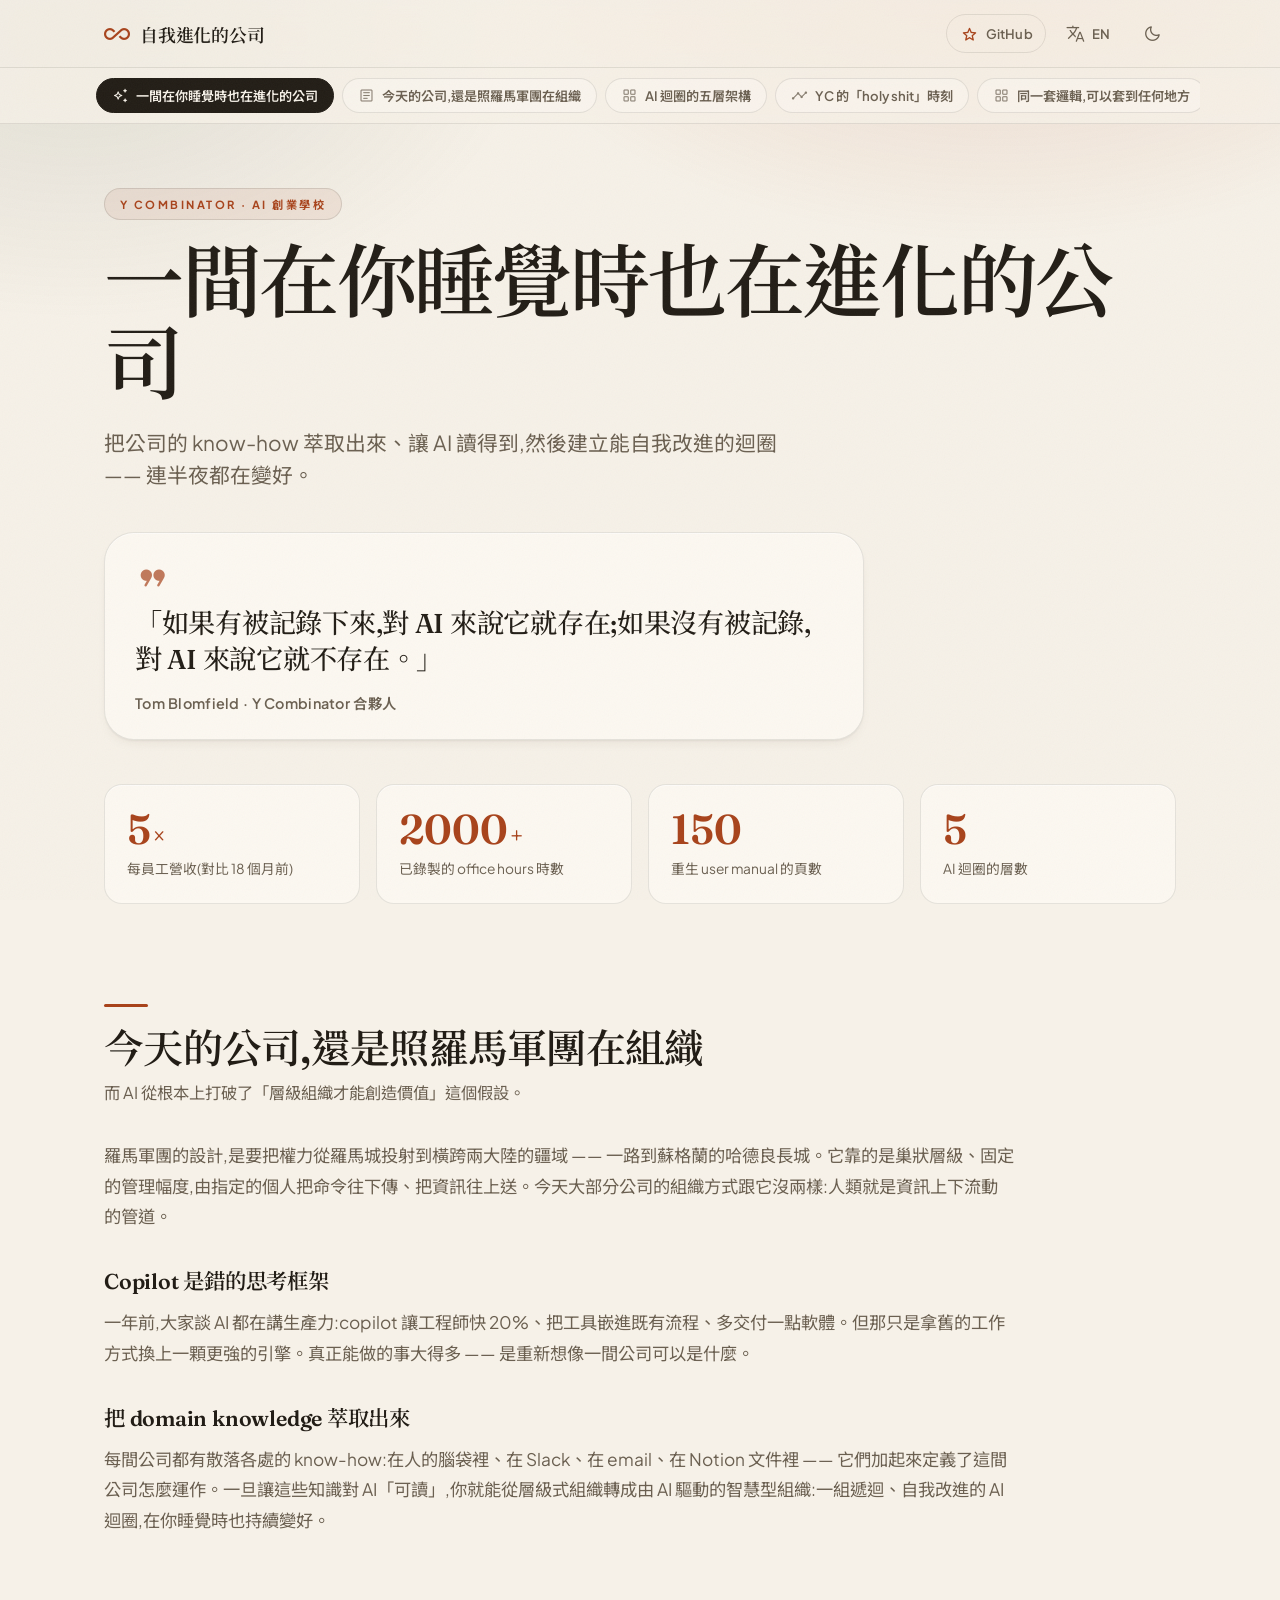
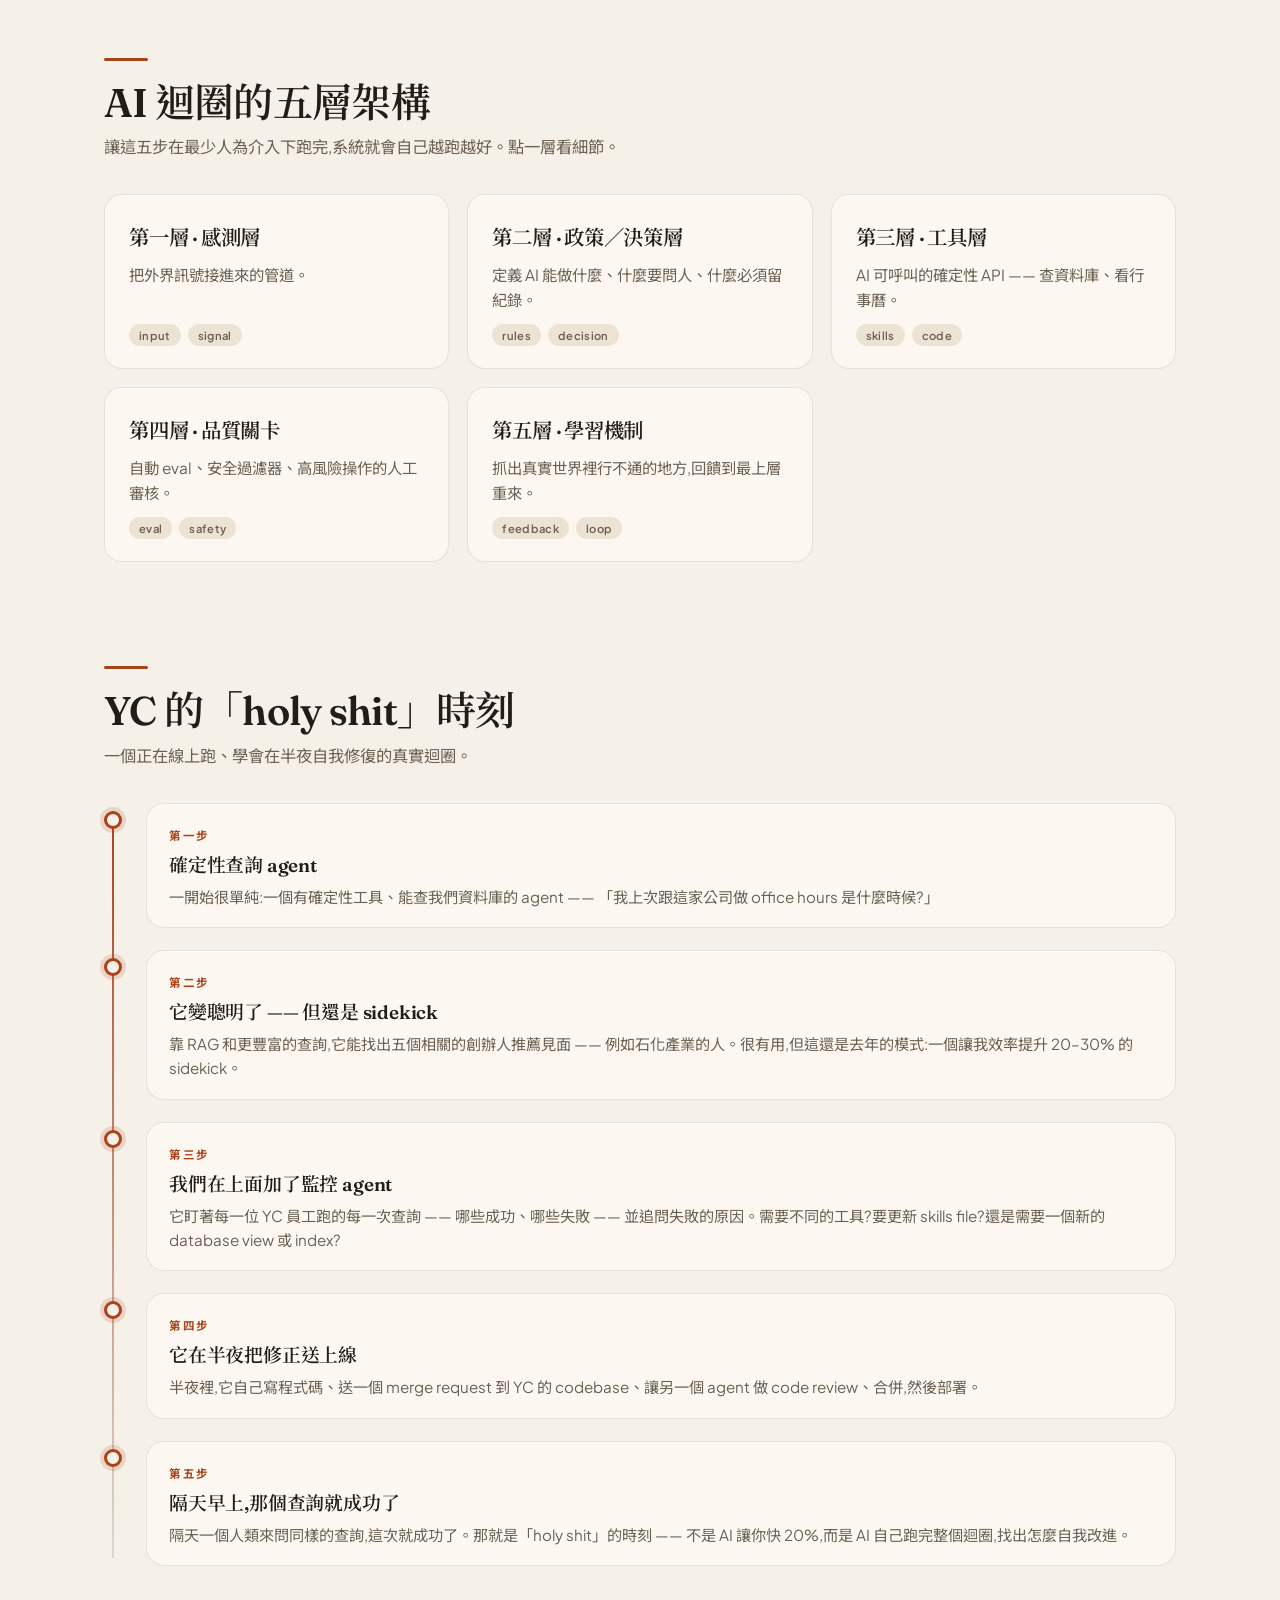
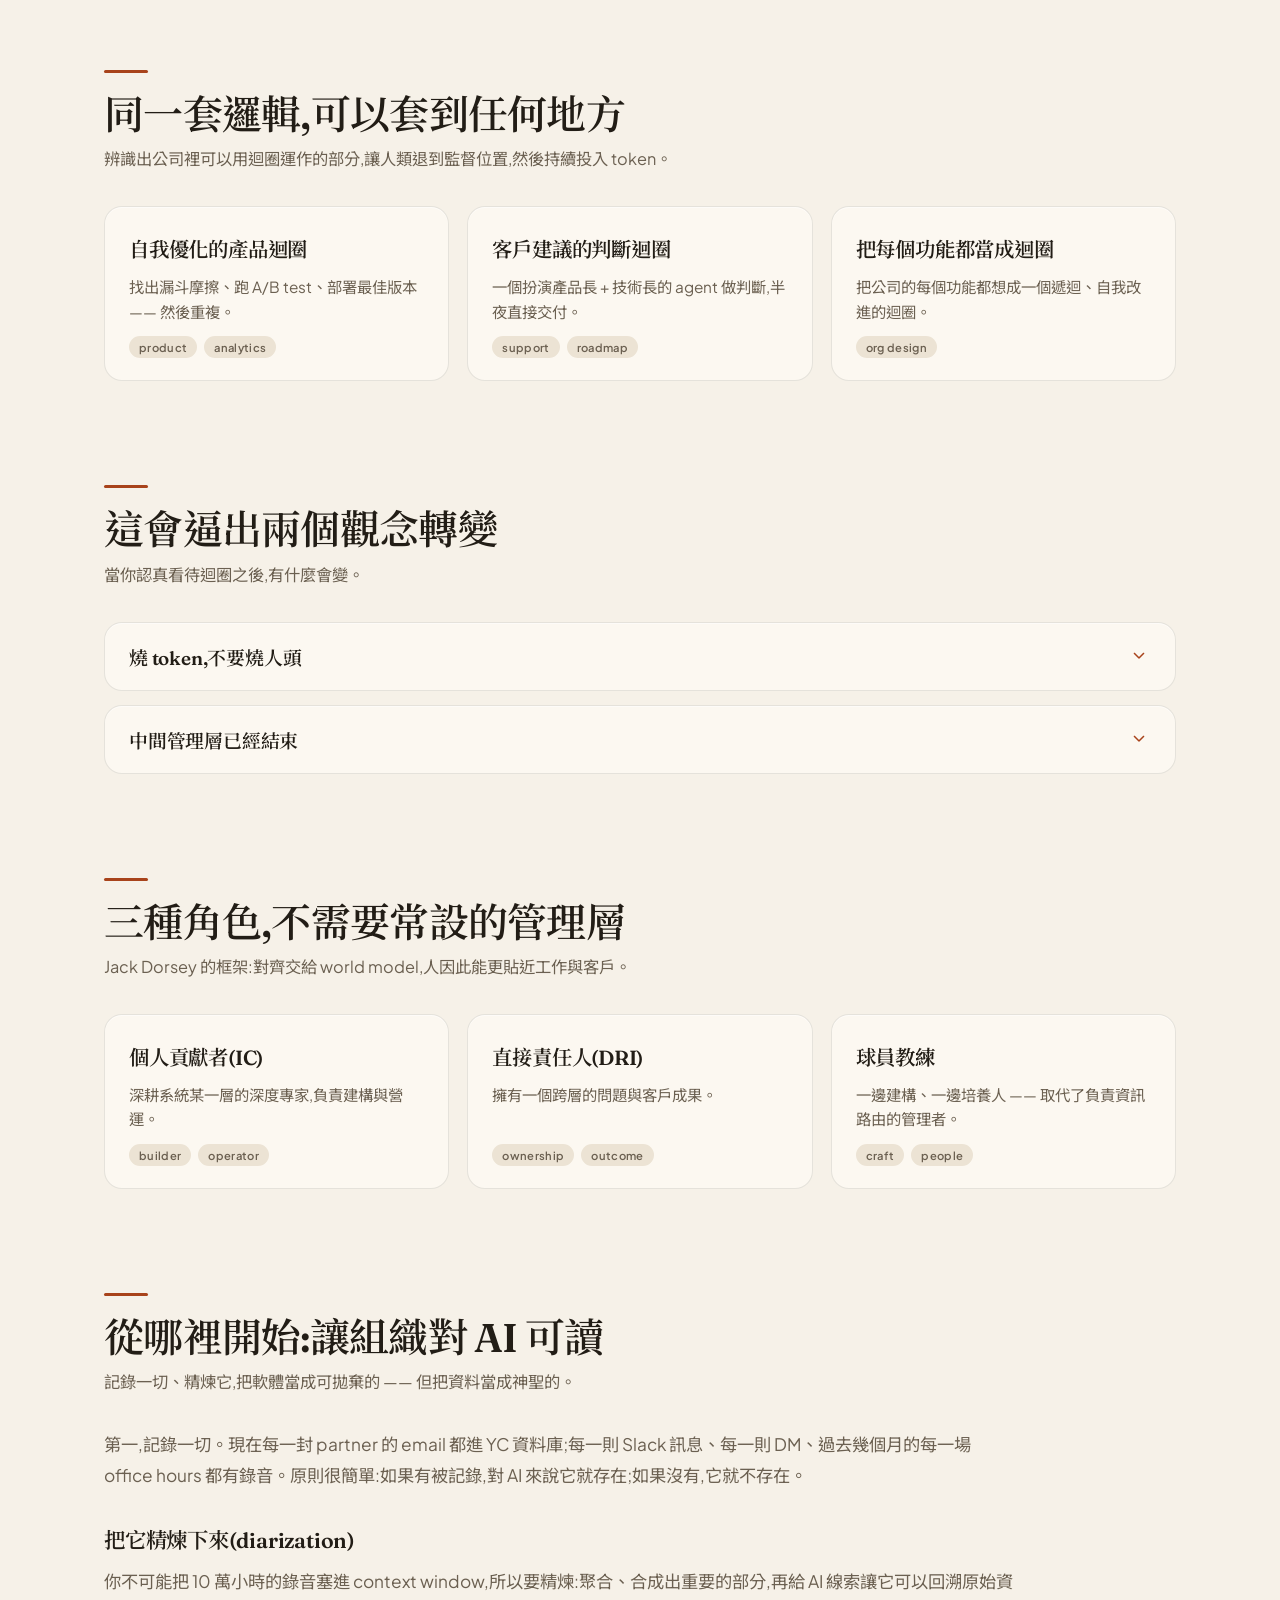
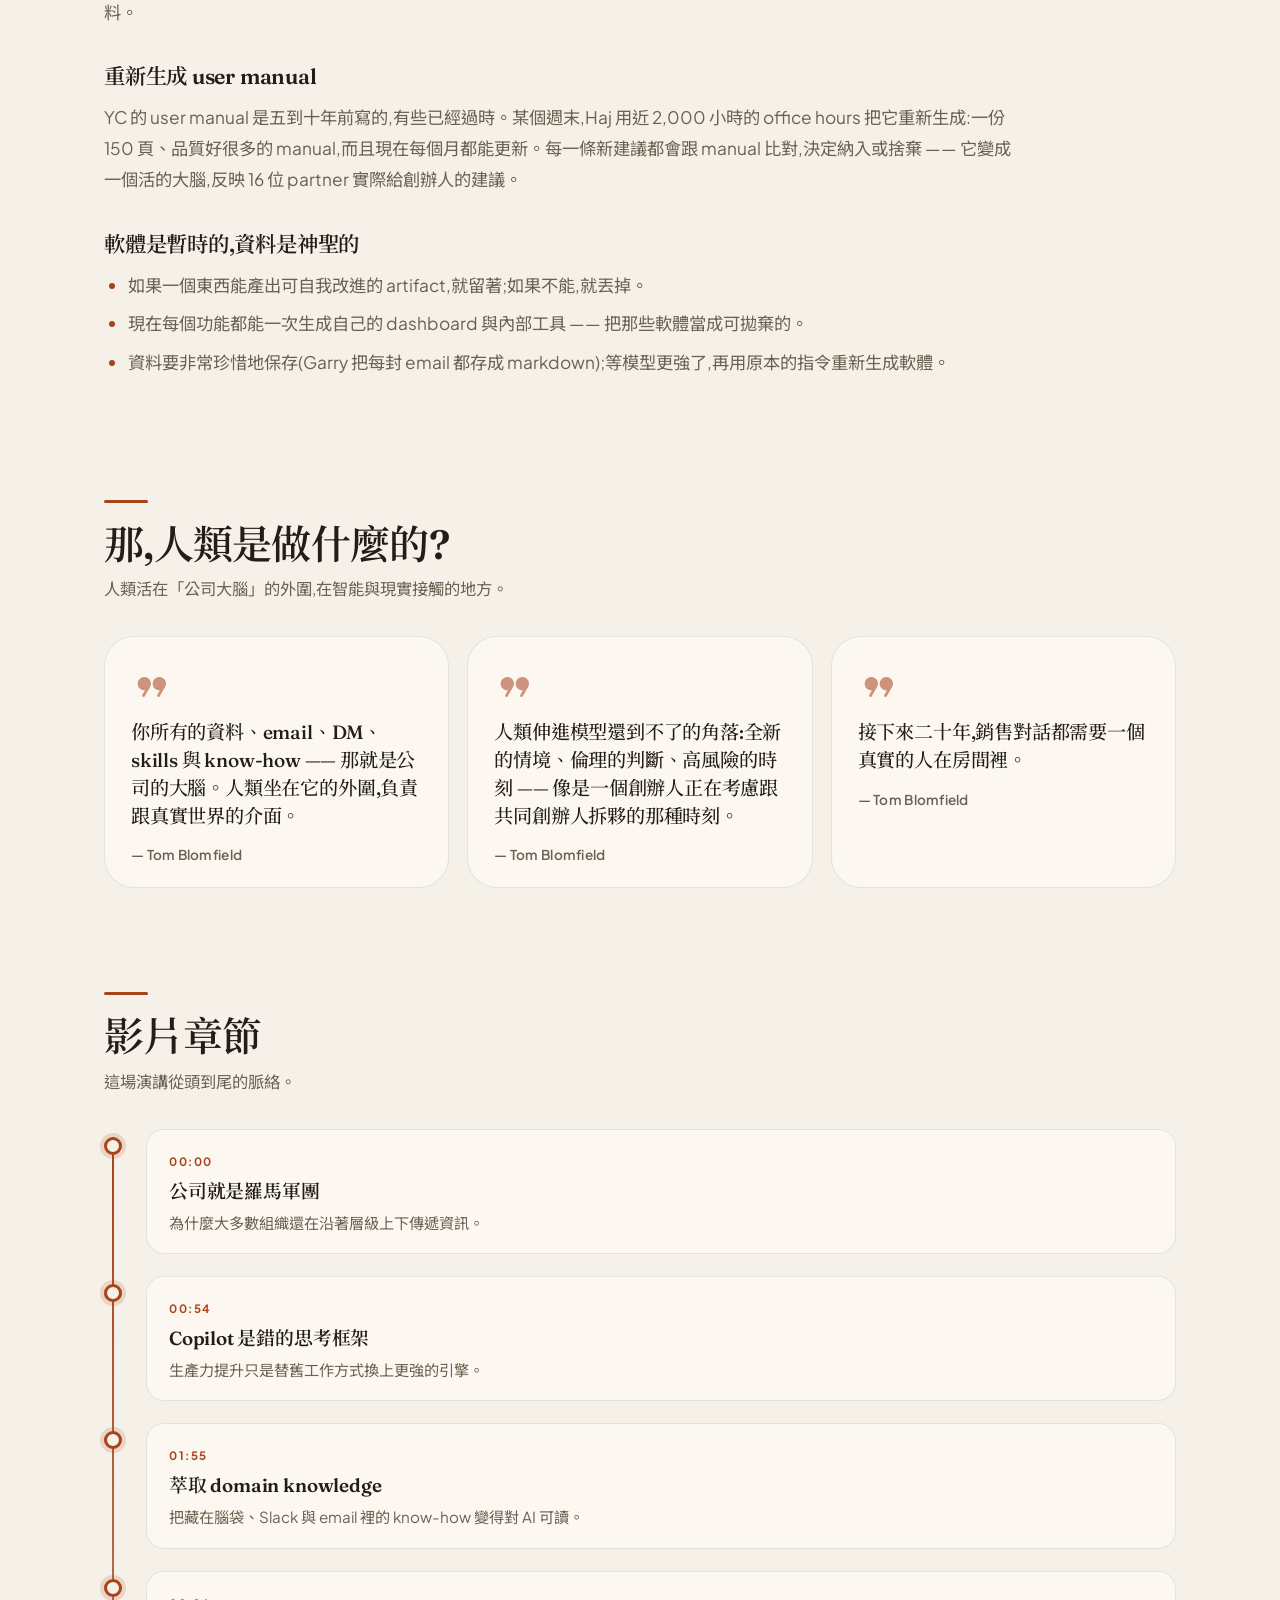
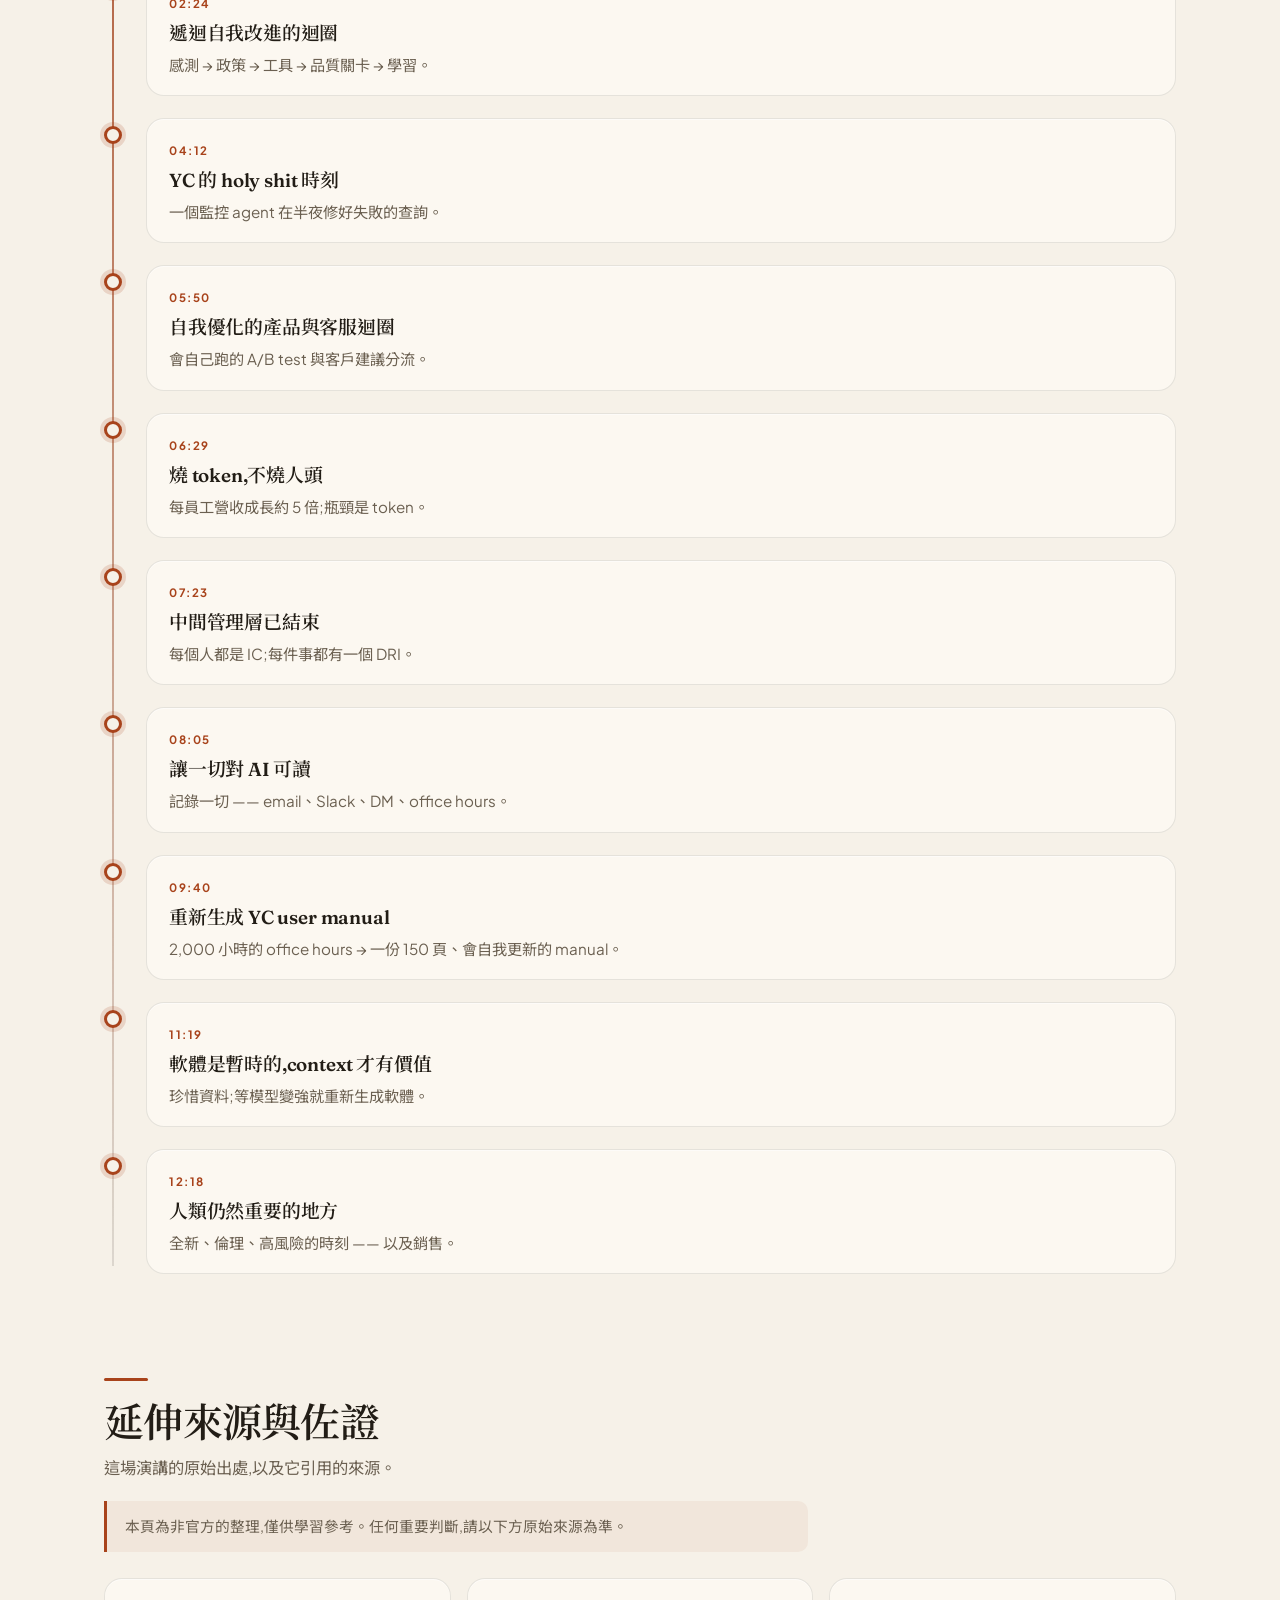
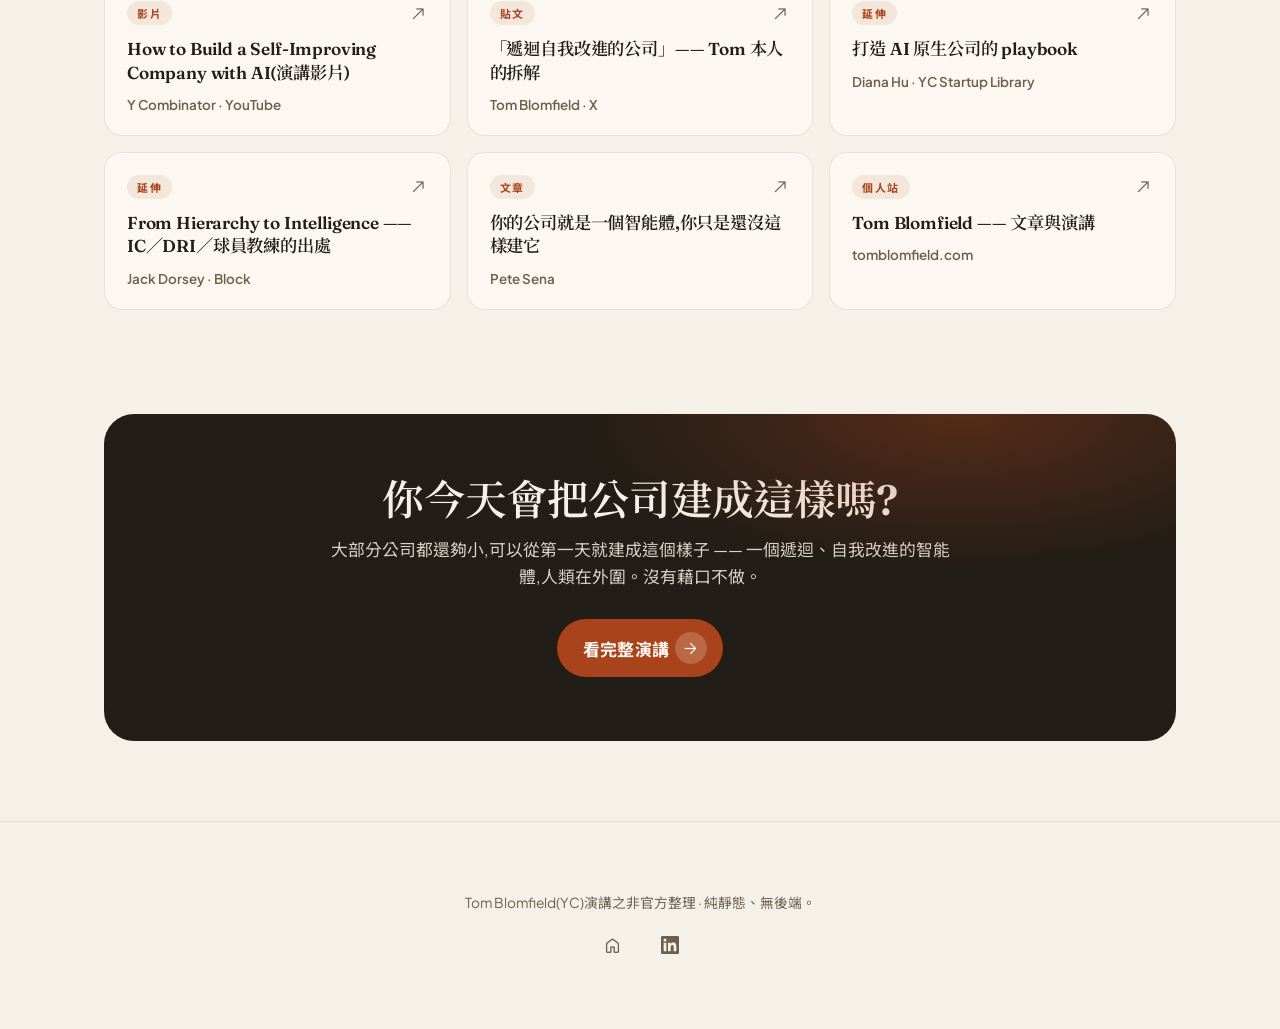
==== commit cd498e6c: "fix: 語言改由網址決定,切換鈕變成真的連結 原本語言初始化是讀 localStorage(`lsGet("lang") || "en"`),切換鈕則是掛 `onclick` 的 <button>。" ====
--- a/index.html
+++ b/index.html
@@ -1,5 +1,5 @@
 <!DOCTYPE html>
-<html lang="zh" data-theme="light">
+<html lang="zh-Hant" data-theme="light">
 <head>
   <!-- ==== Google Analytics 4 (Measurement ID: G-PR99EJ7JCW) ==== -->
   <script async src="https://www.googletagmanager.com/gtag/js?id=G-PR99EJ7JCW"></script>
@@ -71,11 +71,11 @@
           <span class="icon-btn__txt" id="ghStarCount">GitHub</span>
         </a>
 
-        <button class="icon-btn" id="langToggle" type="button"
-                title="Language" aria-label="Toggle language / 切換語言">
+        <a class="icon-btn" id="langToggle" href="/en/" hreflang="en" rel="alternate" lang="en"
+           title="Language" aria-label="Switch language / 切換語言">
           <span class="material-symbols-rounded">translate</span>
-          <span class="icon-btn__txt" id="langLabel">中</span>
-        </button>
+          <span class="icon-btn__txt" id="langLabel">EN</span>
+        </a>
 
         <button class="icon-btn" id="themeToggle" type="button"
                 title="Theme" aria-label="Toggle theme / 切換主題">
@@ -94,7 +94,7 @@
 
   <!-- ==== Composite sections (rendered in order from SITE_SECTIONS) ==== -->
   <main id="sections" aria-live="polite">
-<section class="section section--hero" id="overview" aria-labelledby="overview-heading"><header class="section-head hero__head reveal is-visible" data-item=""><span class="hero__eyebrow">Y Combinator · AI 創業學校</span><h2 id="overview-heading">一間在你睡覺時也在進化的公司</h2><p class="hero__sub">把公司的 know-how 萃取出來、讓 AI 讀得到,然後建立能自我改進的迴圈 —— 連半夜都在變好。</p></header><figure class="hero__lead reveal is-visible" data-item=""><span class="material-symbols-rounded hero__lead-mark" aria-hidden="true">format_quote</span><blockquote>「如果有被記錄下來,對 AI 來說它就存在;如果沒有被記錄,對 AI 來說它就不存在。」</blockquote><figcaption>Tom Blomfield · Y Combinator 合夥人</figcaption></figure><div class="hero__stats"><div class="hero__stat reveal is-visible" data-item=""><span class="hero__stat-num"><b class="hero__stat-value" data-count="5">5</b><span class="hero__stat-aff">×</span></span><span class="hero__stat-label">每員工營收(對比 18 個月前)</span></div><div class="hero__stat reveal is-visible" data-item=""><span class="hero__stat-num"><b class="hero__stat-value" data-count="2000">2000</b><span class="hero__stat-aff">+</span></span><span class="hero__stat-label">已錄製的 office hours 時數</span></div><div class="hero__stat reveal is-visible" data-item=""><span class="hero__stat-num"><b class="hero__stat-value" data-count="150">150</b></span><span class="hero__stat-label">重生 user manual 的頁數</span></div><div class="hero__stat reveal is-visible" data-item=""><span class="hero__stat-num"><b class="hero__stat-value" data-count="5">5</b></span><span class="hero__stat-label">AI 迴圈的層數</span></div></div></section><section class="section section--prose" id="thesis" aria-labelledby="thesis-heading"><header class="section-head"><h2 id="thesis-heading">今天的公司,還是照羅馬軍團在組織</h2><p class="section-head__sub">而 AI 從根本上打破了「層級組織才能創造價值」這個假設。</p></header><div class="prose reveal is-visible" data-item=""><p>羅馬軍團的設計,是要把權力從羅馬城投射到橫跨兩大陸的疆域 —— 一路到蘇格蘭的哈德良長城。它靠的是巢狀層級、固定的管理幅度,由指定的個人把命令往下傳、把資訊往上送。今天大部分公司的組織方式跟它沒兩樣:人類就是資訊上下流動的管道。</p><h3>Copilot 是錯的思考框架</h3><p>一年前,大家談 AI 都在講生產力:copilot 讓工程師快 20%、把工具嵌進既有流程、多交付一點軟體。但那只是拿舊的工作方式換上一顆更強的引擎。真正能做的事大得多 —— 是重新想像一間公司可以是什麼。</p><h3>把 domain knowledge 萃取出來</h3><p>每間公司都有散落各處的 know-how:在人的腦袋裡、在 Slack、在 email、在 Notion 文件裡 —— 它們加起來定義了這間公司怎麼運作。一旦讓這些知識對 AI「可讀」,你就能從層級式組織轉成由 AI 驅動的智慧型組織:一組遞迴、自我改進的 AI 迴圈,在你睡覺時也持續變好。</p></div></section><section class="section section--cards" id="architecture" aria-labelledby="architecture-heading"><header class="section-head"><h2 id="architecture-heading">AI 迴圈的五層架構</h2><p class="section-head__sub">讓這五步在最少人為介入下跑完,系統就會自己越跑越好。點一層看細節。</p></header><div class="grid"><article class="card reveal is-visible" tabindex="0" role="button" data-item="" data-slug="sensor-layer" aria-label="第一層 · 感測層"><h3 class="card__title">第一層 · 感測層</h3><p class="card__summary">把外界訊號接進來的管道。</p><div class="card__tags"><span class="tag">input</span><span class="tag">signal</span></div><span class="card__more"><span class="material-symbols-rounded" aria-hidden="true">arrow_outward</span></span></article><article class="card reveal is-visible" tabindex="0" role="button" data-item="" data-slug="policy-layer" aria-label="第二層 · 政策／決策層"><h3 class="card__title">第二層 · 政策／決策層</h3><p class="card__summary">定義 AI 能做什麼、什麼要問人、什麼必須留紀錄。</p><div class="card__tags"><span class="tag">rules</span><span class="tag">decision</span></div><span class="card__more"><span class="material-symbols-rounded" aria-hidden="true">arrow_outward</span></span></article><article class="card reveal is-visible" tabindex="0" role="button" data-item="" data-slug="tool-layer" aria-label="第三層 · 工具層"><h3 class="card__title">第三層 · 工具層</h3><p class="card__summary">AI 可呼叫的確定性 API —— 查資料庫、看行事曆。</p><div class="card__tags"><span class="tag">skills</span><span class="tag">code</span></div><span class="card__more"><span class="material-symbols-rounded" aria-hidden="true">arrow_outward</span></span></article><article class="card reveal is-visible" tabindex="0" role="button" data-item="" data-slug="quality-gate" aria-label="第四層 · 品質關卡"><h3 class="card__title">第四層 · 品質關卡</h3><p class="card__summary">自動 eval、安全過濾器、高風險操作的人工審核。</p><div class="card__tags"><span class="tag">eval</span><span class="tag">safety</span></div><span class="card__more"><span class="material-symbols-rounded" aria-hidden="true">arrow_outward</span></span></article><article class="card reveal is-visible" tabindex="0" role="button" data-item="" data-slug="learning-mechanism" aria-label="第五層 · 學習機制"><h3 class="card__title">第五層 · 學習機制</h3><p class="card__summary">抓出真實世界裡行不通的地方,回饋到最上層重來。</p><div class="card__tags"><span class="tag">feedback</span><span class="tag">loop</span></div><span class="card__more"><span class="material-symbols-rounded" aria-hidden="true">arrow_outward</span></span></article></div></section><section class="section section--timeline" id="case-study" aria-labelledby="case-study-heading"><header class="section-head"><h2 id="case-study-heading">YC 的「holy shit」時刻</h2><p class="section-head__sub">一個正在線上跑、學會在半夜自我修復的真實迴圈。</p></header><ol class="timeline"><li class="tl-item reveal is-visible" data-item=""><div class="tl-dot" aria-hidden="true"></div><div class="tl-card"><span class="tl-date">第一步</span><h3 class="tl-title">確定性查詢 agent</h3><p class="tl-body">一開始很單純:一個有確定性工具、能查我們資料庫的 agent —— 「我上次跟這家公司做 office hours 是什麼時候?」</p></div></li><li class="tl-item reveal is-visible" data-item=""><div class="tl-dot" aria-hidden="true"></div><div class="tl-card"><span class="tl-date">第二步</span><h3 class="tl-title">它變聰明了 —— 但還是 sidekick</h3><p class="tl-body">靠 RAG 和更豐富的查詢,它能找出五個相關的創辦人推薦見面 —— 例如石化產業的人。很有用,但這還是去年的模式:一個讓我效率提升 20–30% 的 sidekick。</p></div></li><li class="tl-item reveal is-visible" data-item=""><div class="tl-dot" aria-hidden="true"></div><div class="tl-card"><span class="tl-date">第三步</span><h3 class="tl-title">我們在上面加了監控 agent</h3><p class="tl-body">它盯著每一位 YC 員工跑的每一次查詢 —— 哪些成功、哪些失敗 —— 並追問失敗的原因。需要不同的工具?要更新 skills file?還是需要一個新的 database view 或 index?</p></div></li><li class="tl-item reveal is-visible" data-item=""><div class="tl-dot" aria-hidden="true"></div><div class="tl-card"><span class="tl-date">第四步</span><h3 class="tl-title">它在半夜把修正送上線</h3><p class="tl-body">半夜裡,它自己寫程式碼、送一個 merge request 到 YC 的 codebase、讓另一個 agent 做 code review、合併,然後部署。</p></div></li><li class="tl-item reveal is-visible" data-item=""><div class="tl-dot" aria-hidden="true"></div><div class="tl-card"><span class="tl-date">第五步</span><h3 class="tl-title">隔天早上,那個查詢就成功了</h3><p class="tl-body">隔天一個人類來問同樣的查詢,這次就成功了。那就是「holy shit」的時刻 —— 不是 AI 讓你快 20%,而是 AI 自己跑完整個迴圈,找出怎麼自我改進。</p></div></li></ol></section><section class="section section--cards" id="loops" aria-labelledby="loops-heading"><header class="section-head"><h2 id="loops-heading">同一套邏輯,可以套到任何地方</h2><p class="section-head__sub">辨識出公司裡可以用迴圈運作的部分,讓人類退到監督位置,然後持續投入 token。</p></header><div class="grid"><article class="card reveal is-visible" tabindex="0" role="button" data-item="" data-slug="product-loop" aria-label="自我優化的產品迴圈"><h3 class="card__title">自我優化的產品迴圈</h3><p class="card__summary">找出漏斗摩擦、跑 A/B test、部署最佳版本 —— 然後重複。</p><div class="card__tags"><span class="tag">product</span><span class="tag">analytics</span></div><span class="card__more"><span class="material-symbols-rounded" aria-hidden="true">arrow_outward</span></span></article><article class="card reveal is-visible" tabindex="0" role="button" data-item="" data-slug="support-loop" aria-label="客戶建議的判斷迴圈"><h3 class="card__title">客戶建議的判斷迴圈</h3><p class="card__summary">一個扮演產品長 + 技術長的 agent 做判斷,半夜直接交付。</p><div class="card__tags"><span class="tag">support</span><span class="tag">roadmap</span></div><span class="card__more"><span class="material-symbols-rounded" aria-hidden="true">arrow_outward</span></span></article><article class="card reveal is-visible" tabindex="0" role="button" data-item="" data-slug="every-function" aria-label="把每個功能都當成迴圈"><h3 class="card__title">把每個功能都當成迴圈</h3><p class="card__summary">把公司的每個功能都想成一個遞迴、自我改進的迴圈。</p><div class="card__tags"><span class="tag">org design</span></div><span class="card__more"><span class="material-symbols-rounded" aria-hidden="true">arrow_outward</span></span></article></div></section><section class="section section--accordion" id="shifts" aria-labelledby="shifts-heading"><header class="section-head"><h2 id="shifts-heading">這會逼出兩個觀念轉變</h2><p class="section-head__sub">當你認真看待迴圈之後,有什麼會變。</p></header><div class="accordion"><details class="acc-item reveal is-visible" data-item=""><summary class="acc-q"><span>燒 token,不要燒人頭</span><span class="material-symbols-rounded acc-chevron" aria-hidden="true">expand_more</span></summary><div class="acc-a">公司現在抵達 Demo Day 時,每員工營收是 18 個月前的約 5 倍,而且會一路延續到 Series A、B。很快你會受限於 token 用量,而不是人數。現階段最粗略的衡量就是看每個人的 token 用量 —— 一旦變成決定升遷的排行榜就會被刷,但大方向上它能告訴你誰在 token-maxing、誰沒有。</div></details><details class="acc-item reveal is-visible" data-item=""><summary class="acc-q"><span>中間管理層已經結束</span><span class="material-symbols-rounded acc-chevron" aria-hidden="true">expand_more</span></summary><div class="acc-a">中間管理層存在,是為了解決協調問題 —— 而 AI 現在可以做這件事。每個人都變成 IC(builder 或 operator),而關鍵是:每件事都有一個直接負責的個人(DRI)—— 一個有名有姓的人,不是委員會。</div></details></div></section><section class="section section--cards" id="roles" aria-labelledby="roles-heading"><header class="section-head"><h2 id="roles-heading">三種角色,不需要常設的管理層</h2><p class="section-head__sub">Jack Dorsey 的框架:對齊交給 world model,人因此能更貼近工作與客戶。</p></header><div class="grid"><article class="card reveal is-visible" tabindex="0" role="button" data-item="" data-slug="role-ic" aria-label="個人貢獻者(IC)"><h3 class="card__title">個人貢獻者(IC)</h3><p class="card__summary">深耕系統某一層的深度專家,負責建構與營運。</p><div class="card__tags"><span class="tag">builder</span><span class="tag">operator</span></div><span class="card__more"><span class="material-symbols-rounded" aria-hidden="true">arrow_outward</span></span></article><article class="card reveal is-visible" tabindex="0" role="button" data-item="" data-slug="role-dri" aria-label="直接責任人(DRI)"><h3 class="card__title">直接責任人(DRI)</h3><p class="card__summary">擁有一個跨層的問題與客戶成果。</p><div class="card__tags"><span class="tag">ownership</span><span class="tag">outcome</span></div><span class="card__more"><span class="material-symbols-rounded" aria-hidden="true">arrow_outward</span></span></article><article class="card reveal is-visible" tabindex="0" role="button" data-item="" data-slug="role-player-coach" aria-label="球員教練"><h3 class="card__title">球員教練</h3><p class="card__summary">一邊建構、一邊培養人 —— 取代了負責資訊路由的管理者。</p><div class="card__tags"><span class="tag">craft</span><span class="tag">people</span></div><span class="card__more"><span class="material-symbols-rounded" aria-hidden="true">arrow_outward</span></span></article></div></section><section class="section section--prose" id="legible" aria-labelledby="legible-heading"><header class="section-head"><h2 id="legible-heading">從哪裡開始:讓組織對 AI 可讀</h2><p class="section-head__sub">記錄一切、精煉它,把軟體當成可拋棄的 —— 但把資料當成神聖的。</p></header><div class="prose reveal is-visible" data-item=""><p>第一,記錄一切。現在每一封 partner 的 email 都進 YC 資料庫;每一則 Slack 訊息、每一則 DM、過去幾個月的每一場 office hours 都有錄音。原則很簡單:如果有被記錄,對 AI 來說它就存在;如果沒有,它就不存在。</p><h3>把它精煉下來(diarization)</h3><p>你不可能把 10 萬小時的錄音塞進 context window,所以要精煉:聚合、合成出重要的部分,再給 AI 線索讓它可以回溯原始資料。</p><h3>重新生成 user manual</h3><p>YC 的 user manual 是五到十年前寫的,有些已經過時。某個週末,Haj 用近 2,000 小時的 office hours 把它重新生成:一份 150 頁、品質好很多的 manual,而且現在每個月都能更新。每一條新建議都會跟 manual 比對,決定納入或捨棄 —— 它變成一個活的大腦,反映 16 位 partner 實際給創辦人的建議。</p><h3>軟體是暫時的,資料是神聖的</h3><ul><li>如果一個東西能產出可自我改進的 artifact,就留著;如果不能,就丟掉。</li><li>現在每個功能都能一次生成自己的 dashboard 與內部工具 —— 把那些軟體當成可拋棄的。</li><li>資料要非常珍惜地保存(Garry 把每封 email 都存成 markdown);等模型更強了,再用原本的指令重新生成軟體。</li></ul></div></section><section class="section section--quotes" id="humans" aria-labelledby="humans-heading"><header class="section-head"><h2 id="humans-heading">那,人類是做什麼的?</h2><p class="section-head__sub">人類活在「公司大腦」的外圍,在智能與現實接觸的地方。</p></header><div class="quotes-grid"><figure class="quote-card reveal is-visible" data-item=""><span class="material-symbols-rounded quote-mark" aria-hidden="true">format_quote</span><blockquote>你所有的資料、email、DM、skills 與 know-how —— 那就是公司的大腦。人類坐在它的外圍,負責跟真實世界的介面。</blockquote><figcaption class="quote-by">— Tom Blomfield</figcaption></figure><figure class="quote-card reveal is-visible" data-item=""><span class="material-symbols-rounded quote-mark" aria-hidden="true">format_quote</span><blockquote>人類伸進模型還到不了的角落:全新的情境、倫理的判斷、高風險的時刻 —— 像是一個創辦人正在考慮跟共同創辦人拆夥的那種時刻。</blockquote><figcaption class="quote-by">— Tom Blomfield</figcaption></figure><figure class="quote-card reveal is-visible" data-item=""><span class="material-symbols-rounded quote-mark" aria-hidden="true">format_quote</span><blockquote>接下來二十年,銷售對話都需要一個真實的人在房間裡。</blockquote><figcaption class="quote-by">— Tom Blomfield</figcaption></figure></div></section><section class="section section--timeline" id="chapters" aria-labelledby="chapters-heading"><header class="section-head"><h2 id="chapters-heading">影片章節</h2><p class="section-head__sub">這場演講從頭到尾的脈絡。</p></header><ol class="timeline"><li class="tl-item reveal is-visible" data-item=""><div class="tl-dot" aria-hidden="true"></div><div class="tl-card"><span class="tl-date">00:00</span><h3 class="tl-title">公司就是羅馬軍團</h3><p class="tl-body">為什麼大多數組織還在沿著層級上下傳遞資訊。</p></div></li><li class="tl-item reveal is-visible" data-item=""><div class="tl-dot" aria-hidden="true"></div><div class="tl-card"><span class="tl-date">00:54</span><h3 class="tl-title">Copilot 是錯的思考框架</h3><p class="tl-body">生產力提升只是替舊工作方式換上更強的引擎。</p></div></li><li class="tl-item reveal is-visible" data-item=""><div class="tl-dot" aria-hidden="true"></div><div class="tl-card"><span class="tl-date">01:55</span><h3 class="tl-title">萃取 domain knowledge</h3><p class="tl-body">把藏在腦袋、Slack 與 email 裡的 know-how 變得對 AI 可讀。</p></div></li><li class="tl-item reveal is-visible" data-item=""><div class="tl-dot" aria-hidden="true"></div><div class="tl-card"><span class="tl-date">02:24</span><h3 class="tl-title">遞迴自我改進的迴圈</h3><p class="tl-body">感測 → 政策 → 工具 → 品質關卡 → 學習。</p></div></li><li class="tl-item reveal is-visible" data-item=""><div class="tl-dot" aria-hidden="true"></div><div class="tl-card"><span class="tl-date">04:12</span><h3 class="tl-title">YC 的 holy shit 時刻</h3><p class="tl-body">一個監控 agent 在半夜修好失敗的查詢。</p></div></li><li class="tl-item reveal is-visible" data-item=""><div class="tl-dot" aria-hidden="true"></div><div class="tl-card"><span class="tl-date">05:50</span><h3 class="tl-title">自我優化的產品與客服迴圈</h3><p class="tl-body">會自己跑的 A/B test 與客戶建議分流。</p></div></li><li class="tl-item reveal is-visible" data-item=""><div class="tl-dot" aria-hidden="true"></div><div class="tl-card"><span class="tl-date">06:29</span><h3 class="tl-title">燒 token,不燒人頭</h3><p class="tl-body">每員工營收成長約 5 倍;瓶頸是 token。</p></div></li><li class="tl-item reveal is-visible" data-item=""><div class="tl-dot" aria-hidden="true"></div><div class="tl-card"><span class="tl-date">07:23</span><h3 class="tl-title">中間管理層已結束</h3><p class="tl-body">每個人都是 IC;每件事都有一個 DRI。</p></div></li><li class="tl-item reveal is-visible" data-item=""><div class="tl-dot" aria-hidden="true"></div><div class="tl-card"><span class="tl-date">08:05</span><h3 class="tl-title">讓一切對 AI 可讀</h3><p class="tl-body">記錄一切 —— email、Slack、DM、office hours。</p></div></li><li class="tl-item reveal is-visible" data-item=""><div class="tl-dot" aria-hidden="true"></div><div class="tl-card"><span class="tl-date">09:40</span><h3 class="tl-title">重新生成 YC user manual</h3><p class="tl-body">2,000 小時的 office hours → 一份 150 頁、會自我更新的 manual。</p></div></li><li class="tl-item reveal is-visible" data-item=""><div class="tl-dot" aria-hidden="true"></div><div class="tl-card"><span class="tl-date">11:19</span><h3 class="tl-title">軟體是暫時的,context 才有價值</h3><p class="tl-body">珍惜資料;等模型變強就重新生成軟體。</p></div></li><li class="tl-item reveal is-visible" data-item=""><div class="tl-dot" aria-hidden="true"></div><div class="tl-card"><span class="tl-date">12:18</span><h3 class="tl-title">人類仍然重要的地方</h3><p class="tl-body">全新、倫理、高風險的時刻 —— 以及銷售。</p></div></li></ol></section><section class="section section--sources" id="sources" aria-labelledby="sources-heading"><header class="section-head"><h2 id="sources-heading">延伸來源與佐證</h2><p class="section-head__sub">這場演講的原始出處,以及它引用的來源。</p></header><p class="sources__note reveal is-visible" data-item="">本頁為非官方的整理,僅供學習參考。任何重要判斷,請以下方原始來源為準。</p><div class="sources-grid"><a class="src-card reveal is-visible" data-item="" href="https://www.youtube.com/watch?v=X_JsIHUfUjc" target="_blank" rel="noopener"><span class="src-card__head"><span class="src-kind">影片</span><span class="material-symbols-rounded src-card__go" aria-hidden="true">north_east</span></span><span class="src-card__title">How to Build a Self-Improving Company with AI(演講影片)</span><span class="src-by">Y Combinator · YouTube</span></a><a class="src-card reveal is-visible" data-item="" href="https://x.com/t_blom/status/2056909934156280088" target="_blank" rel="noopener"><span class="src-card__head"><span class="src-kind">貼文</span><span class="material-symbols-rounded src-card__go" aria-hidden="true">north_east</span></span><span class="src-card__title">「遞迴自我改進的公司」—— Tom 本人的拆解</span><span class="src-by">Tom Blomfield · X</span></a><a class="src-card reveal is-visible" data-item="" href="https://www.ycombinator.com/library/OX-the-playbook-for-building-an-ai-native-company" target="_blank" rel="noopener"><span class="src-card__head"><span class="src-kind">延伸</span><span class="material-symbols-rounded src-card__go" aria-hidden="true">north_east</span></span><span class="src-card__title">打造 AI 原生公司的 playbook</span><span class="src-by">Diana Hu · YC Startup Library</span></a><a class="src-card reveal is-visible" data-item="" href="https://block.xyz/inside/from-hierarchy-to-intelligence" target="_blank" rel="noopener"><span class="src-card__head"><span class="src-kind">延伸</span><span class="material-symbols-rounded src-card__go" aria-hidden="true">north_east</span></span><span class="src-card__title">From Hierarchy to Intelligence —— IC／DRI／球員教練的出處</span><span class="src-by">Jack Dorsey · Block</span></a><a class="src-card reveal is-visible" data-item="" href="https://petesena.substack.com/p/your-company-is-an-intelligence-you" target="_blank" rel="noopener"><span class="src-card__head"><span class="src-kind">文章</span><span class="material-symbols-rounded src-card__go" aria-hidden="true">north_east</span></span><span class="src-card__title">你的公司就是一個智能體,你只是還沒這樣建它</span><span class="src-by">Pete Sena</span></a><a class="src-card reveal is-visible" data-item="" href="https://tomblomfield.com/" target="_blank" rel="noopener"><span class="src-card__head"><span class="src-kind">個人站</span><span class="material-symbols-rounded src-card__go" aria-hidden="true">north_east</span></span><span class="src-card__title">Tom Blomfield —— 文章與演講</span><span class="src-by">tomblomfield.com</span></a></div></section><section class="section section--cta" id="closing"><div class="cta-card reveal" data-item=""><h2>你今天會把公司建成這樣嗎?</h2><p>大部分公司都還夠小,可以從第一天就建成這個樣子 —— 一個遞迴、自我改進的智能體,人類在外圍。沒有藉口不做。</p><a class="cta-btn" href="https://www.youtube.com/watch?v=X_JsIHUfUjc" target="_blank" rel="noopener">看完整演講<span class="cta-btn__icon"><span class="material-symbols-rounded" aria-hidden="true">arrow_forward</span></span></a></div></section>
+<section class="section section--hero" id="overview" aria-labelledby="overview-heading"><header class="section-head hero__head reveal is-visible" data-item=""><span class="hero__eyebrow">Y Combinator · AI 創業學校</span><h2 id="overview-heading">一間在你睡覺時也在進化的公司</h2><p class="hero__sub">把公司的 know-how 萃取出來、讓 AI 讀得到,然後建立能自我改進的迴圈 —— 連半夜都在變好。</p></header><figure class="hero__lead reveal is-visible" data-item=""><span class="material-symbols-rounded hero__lead-mark" aria-hidden="true">format_quote</span><blockquote>「如果有被記錄下來,對 AI 來說它就存在;如果沒有被記錄,對 AI 來說它就不存在。」</blockquote><figcaption>Tom Blomfield · Y Combinator 合夥人</figcaption></figure><div class="hero__stats"><div class="hero__stat reveal is-visible" data-item=""><span class="hero__stat-num"><b class="hero__stat-value" data-count="5">5</b><span class="hero__stat-aff">×</span></span><span class="hero__stat-label">每員工營收(對比 18 個月前)</span></div><div class="hero__stat reveal is-visible" data-item=""><span class="hero__stat-num"><b class="hero__stat-value" data-count="2000">2000</b><span class="hero__stat-aff">+</span></span><span class="hero__stat-label">已錄製的 office hours 時數</span></div><div class="hero__stat reveal is-visible" data-item=""><span class="hero__stat-num"><b class="hero__stat-value" data-count="150">150</b></span><span class="hero__stat-label">重生 user manual 的頁數</span></div><div class="hero__stat reveal is-visible" data-item=""><span class="hero__stat-num"><b class="hero__stat-value" data-count="5">5</b></span><span class="hero__stat-label">AI 迴圈的層數</span></div></div></section><section class="section section--prose" id="thesis" aria-labelledby="thesis-heading"><header class="section-head"><h2 id="thesis-heading">今天的公司,還是照羅馬軍團在組織</h2><p class="section-head__sub">而 AI 從根本上打破了「層級組織才能創造價值」這個假設。</p></header><div class="prose reveal is-visible" data-item=""><p>羅馬軍團的設計,是要把權力從羅馬城投射到橫跨兩大陸的疆域 —— 一路到蘇格蘭的哈德良長城。它靠的是巢狀層級、固定的管理幅度,由指定的個人把命令往下傳、把資訊往上送。今天大部分公司的組織方式跟它沒兩樣:人類就是資訊上下流動的管道。</p><h3>Copilot 是錯的思考框架</h3><p>一年前,大家談 AI 都在講生產力:copilot 讓工程師快 20%、把工具嵌進既有流程、多交付一點軟體。但那只是拿舊的工作方式換上一顆更強的引擎。真正能做的事大得多 —— 是重新想像一間公司可以是什麼。</p><h3>把 domain knowledge 萃取出來</h3><p>每間公司都有散落各處的 know-how:在人的腦袋裡、在 Slack、在 email、在 Notion 文件裡 —— 它們加起來定義了這間公司怎麼運作。一旦讓這些知識對 AI「可讀」,你就能從層級式組織轉成由 AI 驅動的智慧型組織:一組遞迴、自我改進的 AI 迴圈,在你睡覺時也持續變好。</p></div></section><section class="section section--cards" id="architecture" aria-labelledby="architecture-heading"><header class="section-head"><h2 id="architecture-heading">AI 迴圈的五層架構</h2><p class="section-head__sub">讓這五步在最少人為介入下跑完,系統就會自己越跑越好。點一層看細節。</p></header><div class="grid"><article class="card reveal is-visible" tabindex="0" role="button" data-item="" data-slug="sensor-layer" aria-label="第一層 · 感測層"><h3 class="card__title">第一層 · 感測層</h3><p class="card__summary">把外界訊號接進來的管道。</p><div class="card__tags"><span class="tag">input</span><span class="tag">signal</span></div><span class="card__more"><span class="material-symbols-rounded" aria-hidden="true">arrow_outward</span></span></article><article class="card reveal is-visible" tabindex="0" role="button" data-item="" data-slug="policy-layer" aria-label="第二層 · 政策／決策層"><h3 class="card__title">第二層 · 政策／決策層</h3><p class="card__summary">定義 AI 能做什麼、什麼要問人、什麼必須留紀錄。</p><div class="card__tags"><span class="tag">rules</span><span class="tag">decision</span></div><span class="card__more"><span class="material-symbols-rounded" aria-hidden="true">arrow_outward</span></span></article><article class="card reveal is-visible" tabindex="0" role="button" data-item="" data-slug="tool-layer" aria-label="第三層 · 工具層"><h3 class="card__title">第三層 · 工具層</h3><p class="card__summary">AI 可呼叫的確定性 API —— 查資料庫、看行事曆。</p><div class="card__tags"><span class="tag">skills</span><span class="tag">code</span></div><span class="card__more"><span class="material-symbols-rounded" aria-hidden="true">arrow_outward</span></span></article><article class="card reveal is-visible" tabindex="0" role="button" data-item="" data-slug="quality-gate" aria-label="第四層 · 品質關卡"><h3 class="card__title">第四層 · 品質關卡</h3><p class="card__summary">自動 eval、安全過濾器、高風險操作的人工審核。</p><div class="card__tags"><span class="tag">eval</span><span class="tag">safety</span></div><span class="card__more"><span class="material-symbols-rounded" aria-hidden="true">arrow_outward</span></span></article><article class="card reveal is-visible" tabindex="0" role="button" data-item="" data-slug="learning-mechanism" aria-label="第五層 · 學習機制"><h3 class="card__title">第五層 · 學習機制</h3><p class="card__summary">抓出真實世界裡行不通的地方,回饋到最上層重來。</p><div class="card__tags"><span class="tag">feedback</span><span class="tag">loop</span></div><span class="card__more"><span class="material-symbols-rounded" aria-hidden="true">arrow_outward</span></span></article></div></section><section class="section section--timeline" id="case-study" aria-labelledby="case-study-heading"><header class="section-head"><h2 id="case-study-heading">YC 的「holy shit」時刻</h2><p class="section-head__sub">一個正在線上跑、學會在半夜自我修復的真實迴圈。</p></header><ol class="timeline"><li class="tl-item reveal is-visible" data-item=""><div class="tl-dot" aria-hidden="true"></div><div class="tl-card"><span class="tl-date">第一步</span><h3 class="tl-title">確定性查詢 agent</h3><p class="tl-body">一開始很單純:一個有確定性工具、能查我們資料庫的 agent —— 「我上次跟這家公司做 office hours 是什麼時候?」</p></div></li><li class="tl-item reveal is-visible" data-item=""><div class="tl-dot" aria-hidden="true"></div><div class="tl-card"><span class="tl-date">第二步</span><h3 class="tl-title">它變聰明了 —— 但還是 sidekick</h3><p class="tl-body">靠 RAG 和更豐富的查詢,它能找出五個相關的創辦人推薦見面 —— 例如石化產業的人。很有用,但這還是去年的模式:一個讓我效率提升 20–30% 的 sidekick。</p></div></li><li class="tl-item reveal is-visible" data-item=""><div class="tl-dot" aria-hidden="true"></div><div class="tl-card"><span class="tl-date">第三步</span><h3 class="tl-title">我們在上面加了監控 agent</h3><p class="tl-body">它盯著每一位 YC 員工跑的每一次查詢 —— 哪些成功、哪些失敗 —— 並追問失敗的原因。需要不同的工具?要更新 skills file?還是需要一個新的 database view 或 index?</p></div></li><li class="tl-item reveal is-visible" data-item=""><div class="tl-dot" aria-hidden="true"></div><div class="tl-card"><span class="tl-date">第四步</span><h3 class="tl-title">它在半夜把修正送上線</h3><p class="tl-body">半夜裡,它自己寫程式碼、送一個 merge request 到 YC 的 codebase、讓另一個 agent 做 code review、合併,然後部署。</p></div></li><li class="tl-item reveal is-visible" data-item=""><div class="tl-dot" aria-hidden="true"></div><div class="tl-card"><span class="tl-date">第五步</span><h3 class="tl-title">隔天早上,那個查詢就成功了</h3><p class="tl-body">隔天一個人類來問同樣的查詢,這次就成功了。那就是「holy shit」的時刻 —— 不是 AI 讓你快 20%,而是 AI 自己跑完整個迴圈,找出怎麼自我改進。</p></div></li></ol></section><section class="section section--cards" id="loops" aria-labelledby="loops-heading"><header class="section-head"><h2 id="loops-heading">同一套邏輯,可以套到任何地方</h2><p class="section-head__sub">辨識出公司裡可以用迴圈運作的部分,讓人類退到監督位置,然後持續投入 token。</p></header><div class="grid"><article class="card reveal is-visible" tabindex="0" role="button" data-item="" data-slug="product-loop" aria-label="自我優化的產品迴圈"><h3 class="card__title">自我優化的產品迴圈</h3><p class="card__summary">找出漏斗摩擦、跑 A/B test、部署最佳版本 —— 然後重複。</p><div class="card__tags"><span class="tag">product</span><span class="tag">analytics</span></div><span class="card__more"><span class="material-symbols-rounded" aria-hidden="true">arrow_outward</span></span></article><article class="card reveal is-visible" tabindex="0" role="button" data-item="" data-slug="support-loop" aria-label="客戶建議的判斷迴圈"><h3 class="card__title">客戶建議的判斷迴圈</h3><p class="card__summary">一個扮演產品長 + 技術長的 agent 做判斷,半夜直接交付。</p><div class="card__tags"><span class="tag">support</span><span class="tag">roadmap</span></div><span class="card__more"><span class="material-symbols-rounded" aria-hidden="true">arrow_outward</span></span></article><article class="card reveal is-visible" tabindex="0" role="button" data-item="" data-slug="every-function" aria-label="把每個功能都當成迴圈"><h3 class="card__title">把每個功能都當成迴圈</h3><p class="card__summary">把公司的每個功能都想成一個遞迴、自我改進的迴圈。</p><div class="card__tags"><span class="tag">org design</span></div><span class="card__more"><span class="material-symbols-rounded" aria-hidden="true">arrow_outward</span></span></article></div></section><section class="section section--accordion" id="shifts" aria-labelledby="shifts-heading"><header class="section-head"><h2 id="shifts-heading">這會逼出兩個觀念轉變</h2><p class="section-head__sub">當你認真看待迴圈之後,有什麼會變。</p></header><div class="accordion"><details class="acc-item reveal is-visible" data-item=""><summary class="acc-q"><span>燒 token,不要燒人頭</span><span class="material-symbols-rounded acc-chevron" aria-hidden="true">expand_more</span></summary><div class="acc-a">公司現在抵達 Demo Day 時,每員工營收是 18 個月前的約 5 倍,而且會一路延續到 Series A、B。很快你會受限於 token 用量,而不是人數。現階段最粗略的衡量就是看每個人的 token 用量 —— 一旦變成決定升遷的排行榜就會被刷,但大方向上它能告訴你誰在 token-maxing、誰沒有。</div></details><details class="acc-item reveal is-visible" data-item=""><summary class="acc-q"><span>中間管理層已經結束</span><span class="material-symbols-rounded acc-chevron" aria-hidden="true">expand_more</span></summary><div class="acc-a">中間管理層存在,是為了解決協調問題 —— 而 AI 現在可以做這件事。每個人都變成 IC(builder 或 operator),而關鍵是:每件事都有一個直接負責的個人(DRI)—— 一個有名有姓的人,不是委員會。</div></details></div></section><section class="section section--cards" id="roles" aria-labelledby="roles-heading"><header class="section-head"><h2 id="roles-heading">三種角色,不需要常設的管理層</h2><p class="section-head__sub">Jack Dorsey 的框架:對齊交給 world model,人因此能更貼近工作與客戶。</p></header><div class="grid"><article class="card reveal is-visible" tabindex="0" role="button" data-item="" data-slug="role-ic" aria-label="個人貢獻者(IC)"><h3 class="card__title">個人貢獻者(IC)</h3><p class="card__summary">深耕系統某一層的深度專家,負責建構與營運。</p><div class="card__tags"><span class="tag">builder</span><span class="tag">operator</span></div><span class="card__more"><span class="material-symbols-rounded" aria-hidden="true">arrow_outward</span></span></article><article class="card reveal is-visible" tabindex="0" role="button" data-item="" data-slug="role-dri" aria-label="直接責任人(DRI)"><h3 class="card__title">直接責任人(DRI)</h3><p class="card__summary">擁有一個跨層的問題與客戶成果。</p><div class="card__tags"><span class="tag">ownership</span><span class="tag">outcome</span></div><span class="card__more"><span class="material-symbols-rounded" aria-hidden="true">arrow_outward</span></span></article><article class="card reveal is-visible" tabindex="0" role="button" data-item="" data-slug="role-player-coach" aria-label="球員教練"><h3 class="card__title">球員教練</h3><p class="card__summary">一邊建構、一邊培養人 —— 取代了負責資訊路由的管理者。</p><div class="card__tags"><span class="tag">craft</span><span class="tag">people</span></div><span class="card__more"><span class="material-symbols-rounded" aria-hidden="true">arrow_outward</span></span></article></div></section><section class="section section--prose" id="legible" aria-labelledby="legible-heading"><header class="section-head"><h2 id="legible-heading">從哪裡開始:讓組織對 AI 可讀</h2><p class="section-head__sub">記錄一切、精煉它,把軟體當成可拋棄的 —— 但把資料當成神聖的。</p></header><div class="prose reveal is-visible" data-item=""><p>第一,記錄一切。現在每一封 partner 的 email 都進 YC 資料庫;每一則 Slack 訊息、每一則 DM、過去幾個月的每一場 office hours 都有錄音。原則很簡單:如果有被記錄,對 AI 來說它就存在;如果沒有,它就不存在。</p><h3>把它精煉下來(diarization)</h3><p>你不可能把 10 萬小時的錄音塞進 context window,所以要精煉:聚合、合成出重要的部分,再給 AI 線索讓它可以回溯原始資料。</p><h3>重新生成 user manual</h3><p>YC 的 user manual 是五到十年前寫的,有些已經過時。某個週末,Haj 用近 2,000 小時的 office hours 把它重新生成:一份 150 頁、品質好很多的 manual,而且現在每個月都能更新。每一條新建議都會跟 manual 比對,決定納入或捨棄 —— 它變成一個活的大腦,反映 16 位 partner 實際給創辦人的建議。</p><h3>軟體是暫時的,資料是神聖的</h3><ul><li>如果一個東西能產出可自我改進的 artifact,就留著;如果不能,就丟掉。</li><li>現在每個功能都能一次生成自己的 dashboard 與內部工具 —— 把那些軟體當成可拋棄的。</li><li>資料要非常珍惜地保存(Garry 把每封 email 都存成 markdown);等模型更強了,再用原本的指令重新生成軟體。</li></ul></div></section><section class="section section--quotes" id="humans" aria-labelledby="humans-heading"><header class="section-head"><h2 id="humans-heading">那,人類是做什麼的?</h2><p class="section-head__sub">人類活在「公司大腦」的外圍,在智能與現實接觸的地方。</p></header><div class="quotes-grid"><figure class="quote-card reveal is-visible" data-item=""><span class="material-symbols-rounded quote-mark" aria-hidden="true">format_quote</span><blockquote>你所有的資料、email、DM、skills 與 know-how —— 那就是公司的大腦。人類坐在它的外圍,負責跟真實世界的介面。</blockquote><figcaption class="quote-by">— Tom Blomfield</figcaption></figure><figure class="quote-card reveal is-visible" data-item=""><span class="material-symbols-rounded quote-mark" aria-hidden="true">format_quote</span><blockquote>人類伸進模型還到不了的角落:全新的情境、倫理的判斷、高風險的時刻 —— 像是一個創辦人正在考慮跟共同創辦人拆夥的那種時刻。</blockquote><figcaption class="quote-by">— Tom Blomfield</figcaption></figure><figure class="quote-card reveal is-visible" data-item=""><span class="material-symbols-rounded quote-mark" aria-hidden="true">format_quote</span><blockquote>接下來二十年,銷售對話都需要一個真實的人在房間裡。</blockquote><figcaption class="quote-by">— Tom Blomfield</figcaption></figure></div></section><section class="section section--timeline" id="chapters" aria-labelledby="chapters-heading"><header class="section-head"><h2 id="chapters-heading">影片章節</h2><p class="section-head__sub">這場演講從頭到尾的脈絡。</p></header><ol class="timeline"><li class="tl-item reveal is-visible" data-item=""><div class="tl-dot" aria-hidden="true"></div><div class="tl-card"><span class="tl-date">00:00</span><h3 class="tl-title">公司就是羅馬軍團</h3><p class="tl-body">為什麼大多數組織還在沿著層級上下傳遞資訊。</p></div></li><li class="tl-item reveal is-visible" data-item=""><div class="tl-dot" aria-hidden="true"></div><div class="tl-card"><span class="tl-date">00:54</span><h3 class="tl-title">Copilot 是錯的思考框架</h3><p class="tl-body">生產力提升只是替舊工作方式換上更強的引擎。</p></div></li><li class="tl-item reveal is-visible" data-item=""><div class="tl-dot" aria-hidden="true"></div><div class="tl-card"><span class="tl-date">01:55</span><h3 class="tl-title">萃取 domain knowledge</h3><p class="tl-body">把藏在腦袋、Slack 與 email 裡的 know-how 變得對 AI 可讀。</p></div></li><li class="tl-item reveal is-visible" data-item=""><div class="tl-dot" aria-hidden="true"></div><div class="tl-card"><span class="tl-date">02:24</span><h3 class="tl-title">遞迴自我改進的迴圈</h3><p class="tl-body">感測 → 政策 → 工具 → 品質關卡 → 學習。</p></div></li><li class="tl-item reveal is-visible" data-item=""><div class="tl-dot" aria-hidden="true"></div><div class="tl-card"><span class="tl-date">04:12</span><h3 class="tl-title">YC 的 holy shit 時刻</h3><p class="tl-body">一個監控 agent 在半夜修好失敗的查詢。</p></div></li><li class="tl-item reveal is-visible" data-item=""><div class="tl-dot" aria-hidden="true"></div><div class="tl-card"><span class="tl-date">05:50</span><h3 class="tl-title">自我優化的產品與客服迴圈</h3><p class="tl-body">會自己跑的 A/B test 與客戶建議分流。</p></div></li><li class="tl-item reveal is-visible" data-item=""><div class="tl-dot" aria-hidden="true"></div><div class="tl-card"><span class="tl-date">06:29</span><h3 class="tl-title">燒 token,不燒人頭</h3><p class="tl-body">每員工營收成長約 5 倍;瓶頸是 token。</p></div></li><li class="tl-item reveal is-visible" data-item=""><div class="tl-dot" aria-hidden="true"></div><div class="tl-card"><span class="tl-date">07:23</span><h3 class="tl-title">中間管理層已結束</h3><p class="tl-body">每個人都是 IC;每件事都有一個 DRI。</p></div></li><li class="tl-item reveal is-visible" data-item=""><div class="tl-dot" aria-hidden="true"></div><div class="tl-card"><span class="tl-date">08:05</span><h3 class="tl-title">讓一切對 AI 可讀</h3><p class="tl-body">記錄一切 —— email、Slack、DM、office hours。</p></div></li><li class="tl-item reveal is-visible" data-item=""><div class="tl-dot" aria-hidden="true"></div><div class="tl-card"><span class="tl-date">09:40</span><h3 class="tl-title">重新生成 YC user manual</h3><p class="tl-body">2,000 小時的 office hours → 一份 150 頁、會自我更新的 manual。</p></div></li><li class="tl-item reveal is-visible" data-item=""><div class="tl-dot" aria-hidden="true"></div><div class="tl-card"><span class="tl-date">11:19</span><h3 class="tl-title">軟體是暫時的,context 才有價值</h3><p class="tl-body">珍惜資料;等模型變強就重新生成軟體。</p></div></li><li class="tl-item reveal is-visible" data-item=""><div class="tl-dot" aria-hidden="true"></div><div class="tl-card"><span class="tl-date">12:18</span><h3 class="tl-title">人類仍然重要的地方</h3><p class="tl-body">全新、倫理、高風險的時刻 —— 以及銷售。</p></div></li></ol></section><section class="section section--sources" id="sources" aria-labelledby="sources-heading"><header class="section-head"><h2 id="sources-heading">延伸來源與佐證</h2><p class="section-head__sub">這場演講的原始出處,以及它引用的來源。</p></header><p class="sources__note reveal is-visible" data-item="">本頁為非官方的整理,僅供學習參考。任何重要判斷,請以下方原始來源為準。</p><div class="sources-grid"><a class="src-card reveal is-visible" data-item="" href="https://www.youtube.com/watch?v=X_JsIHUfUjc" target="_blank" rel="noopener"><span class="src-card__head"><span class="src-kind">影片</span><span class="material-symbols-rounded src-card__go" aria-hidden="true">north_east</span></span><span class="src-card__title">How to Build a Self-Improving Company with AI(演講影片)</span><span class="src-by">Y Combinator · YouTube</span></a><a class="src-card reveal is-visible" data-item="" href="https://x.com/t_blom/status/2056909934156280088" target="_blank" rel="noopener"><span class="src-card__head"><span class="src-kind">貼文</span><span class="material-symbols-rounded src-card__go" aria-hidden="true">north_east</span></span><span class="src-card__title">「遞迴自我改進的公司」—— Tom 本人的拆解</span><span class="src-by">Tom Blomfield · X</span></a><a class="src-card reveal is-visible" data-item="" href="https://www.ycombinator.com/library/OX-the-playbook-for-building-an-ai-native-company" target="_blank" rel="noopener"><span class="src-card__head"><span class="src-kind">延伸</span><span class="material-symbols-rounded src-card__go" aria-hidden="true">north_east</span></span><span class="src-card__title">打造 AI 原生公司的 playbook</span><span class="src-by">Diana Hu · YC Startup Library</span></a><a class="src-card reveal is-visible" data-item="" href="https://block.xyz/inside/from-hierarchy-to-intelligence" target="_blank" rel="noopener"><span class="src-card__head"><span class="src-kind">延伸</span><span class="material-symbols-rounded src-card__go" aria-hidden="true">north_east</span></span><span class="src-card__title">From Hierarchy to Intelligence —— IC／DRI／球員教練的出處</span><span class="src-by">Jack Dorsey · Block</span></a><a class="src-card reveal is-visible" data-item="" href="https://petesena.substack.com/p/your-company-is-an-intelligence-you" target="_blank" rel="noopener"><span class="src-card__head"><span class="src-kind">文章</span><span class="material-symbols-rounded src-card__go" aria-hidden="true">north_east</span></span><span class="src-card__title">你的公司就是一個智能體,你只是還沒這樣建它</span><span class="src-by">Pete Sena</span></a><a class="src-card reveal is-visible" data-item="" href="https://tomblomfield.com/" target="_blank" rel="noopener"><span class="src-card__head"><span class="src-kind">個人站</span><span class="material-symbols-rounded src-card__go" aria-hidden="true">north_east</span></span><span class="src-card__title">Tom Blomfield —— 文章與演講</span><span class="src-by">tomblomfield.com</span></a></div></section><section class="section section--cta" id="closing"><div class="cta-card reveal is-visible" data-item=""><h2>你今天會把公司建成這樣嗎?</h2><p>大部分公司都還夠小,可以從第一天就建成這個樣子 —— 一個遞迴、自我改進的智能體,人類在外圍。沒有藉口不做。</p><a class="cta-btn" href="https://www.youtube.com/watch?v=X_JsIHUfUjc" target="_blank" rel="noopener">看完整演講<span class="cta-btn__icon"><span class="material-symbols-rounded" aria-hidden="true">arrow_forward</span></span></a></div></section>
 </main>
 
   <!-- ==== Detail dialog (used by card sections) ==== -->
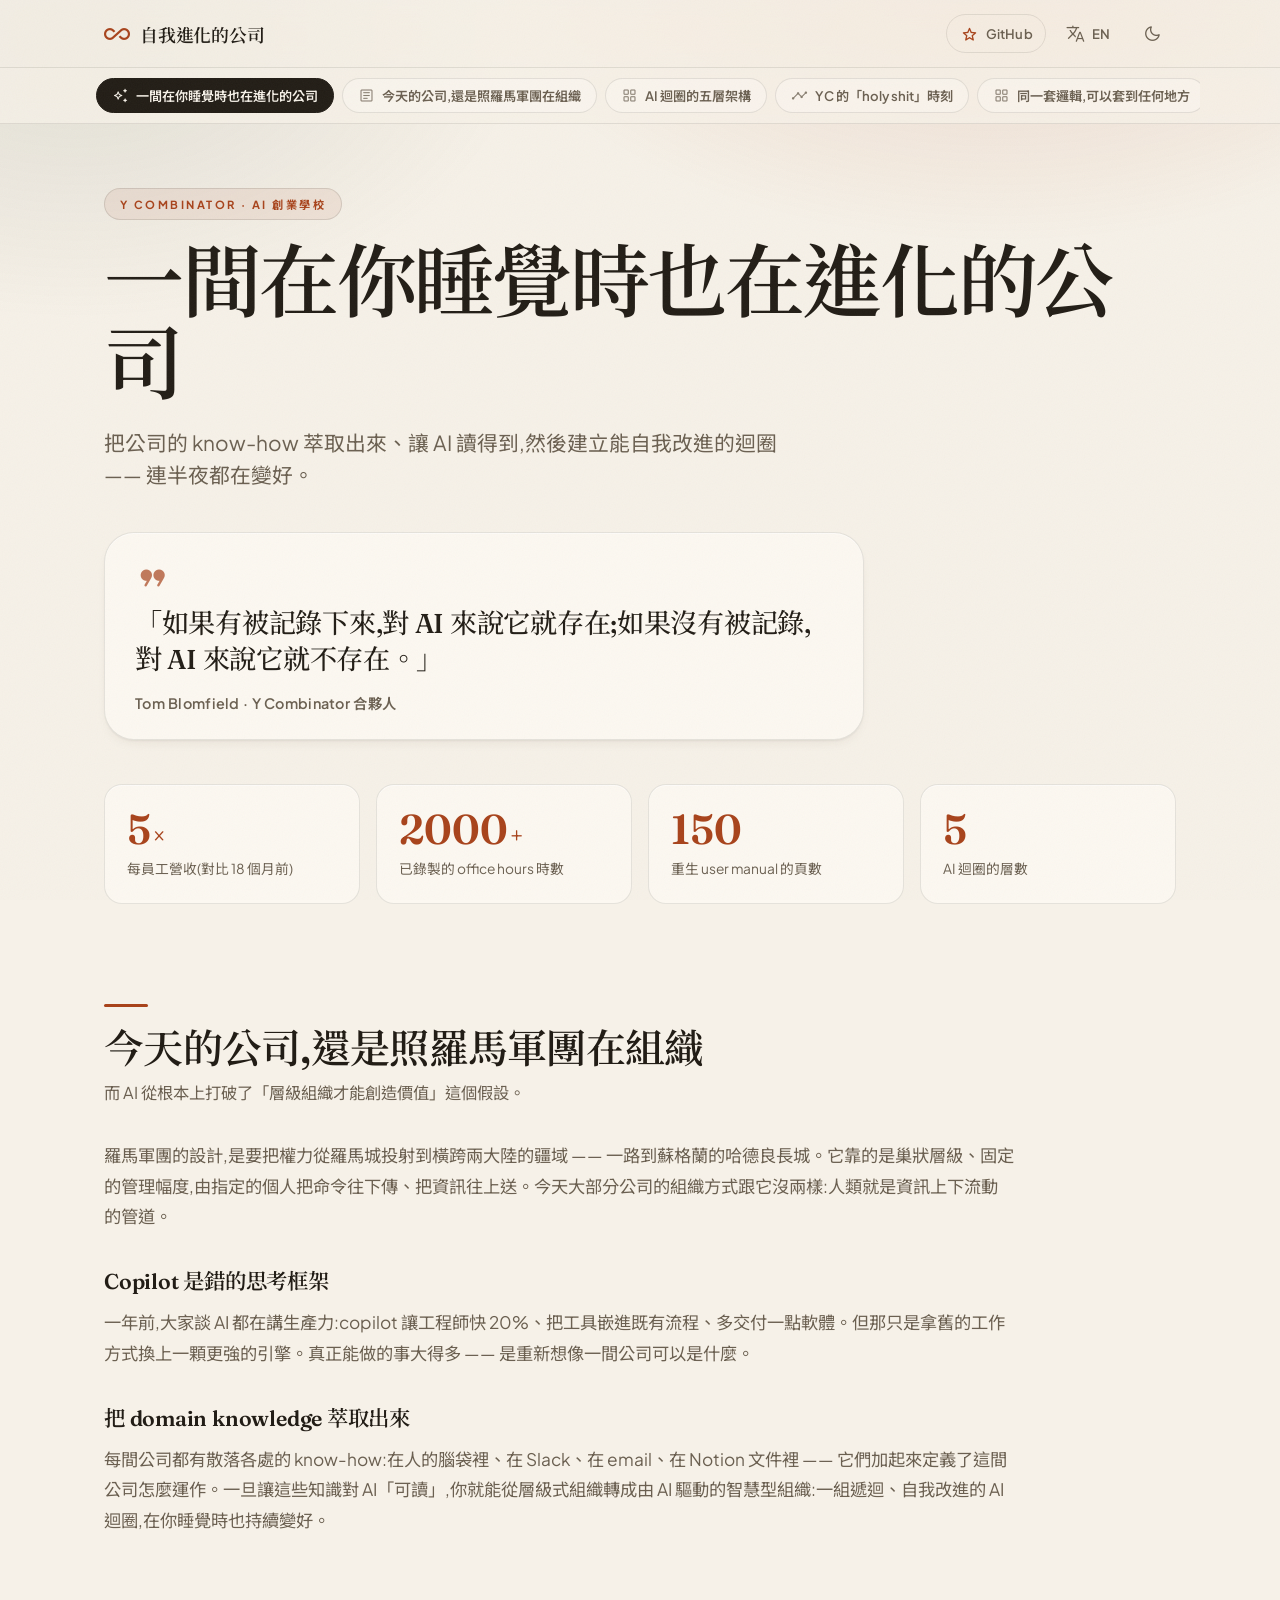
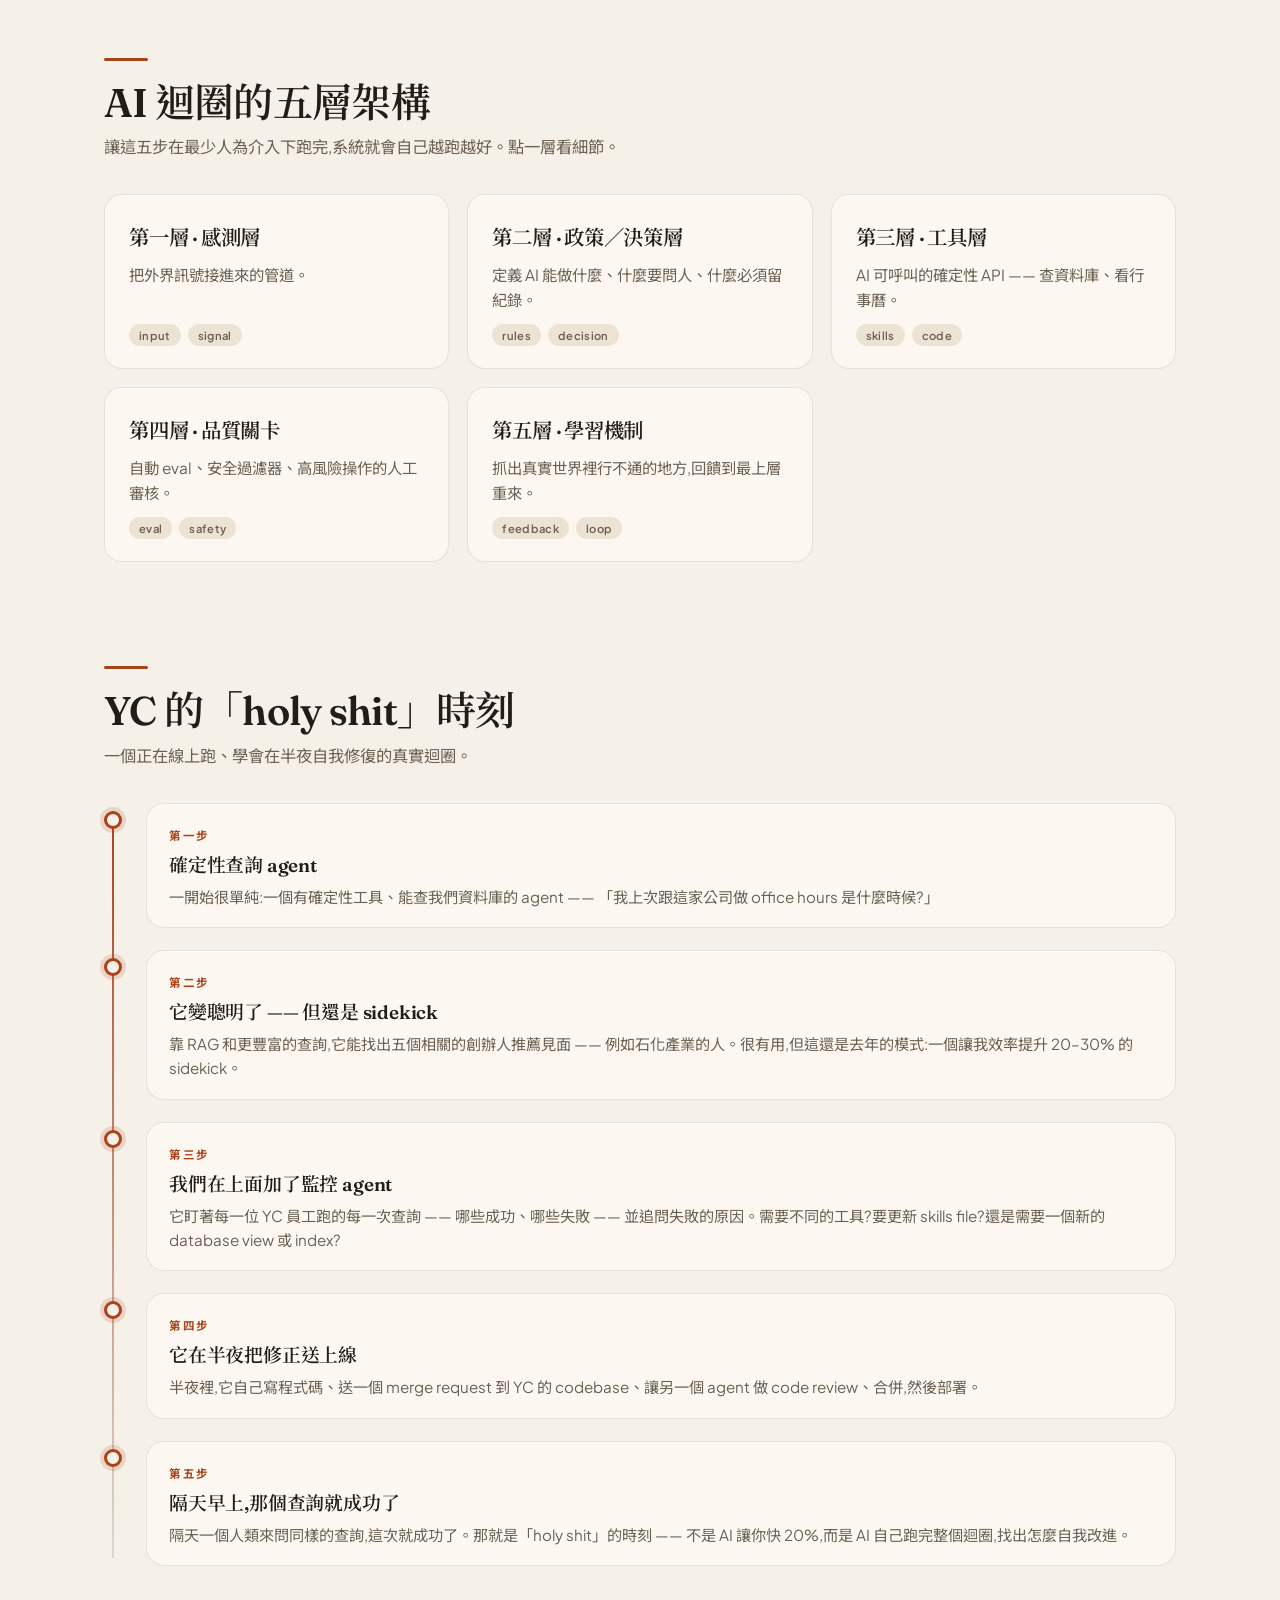
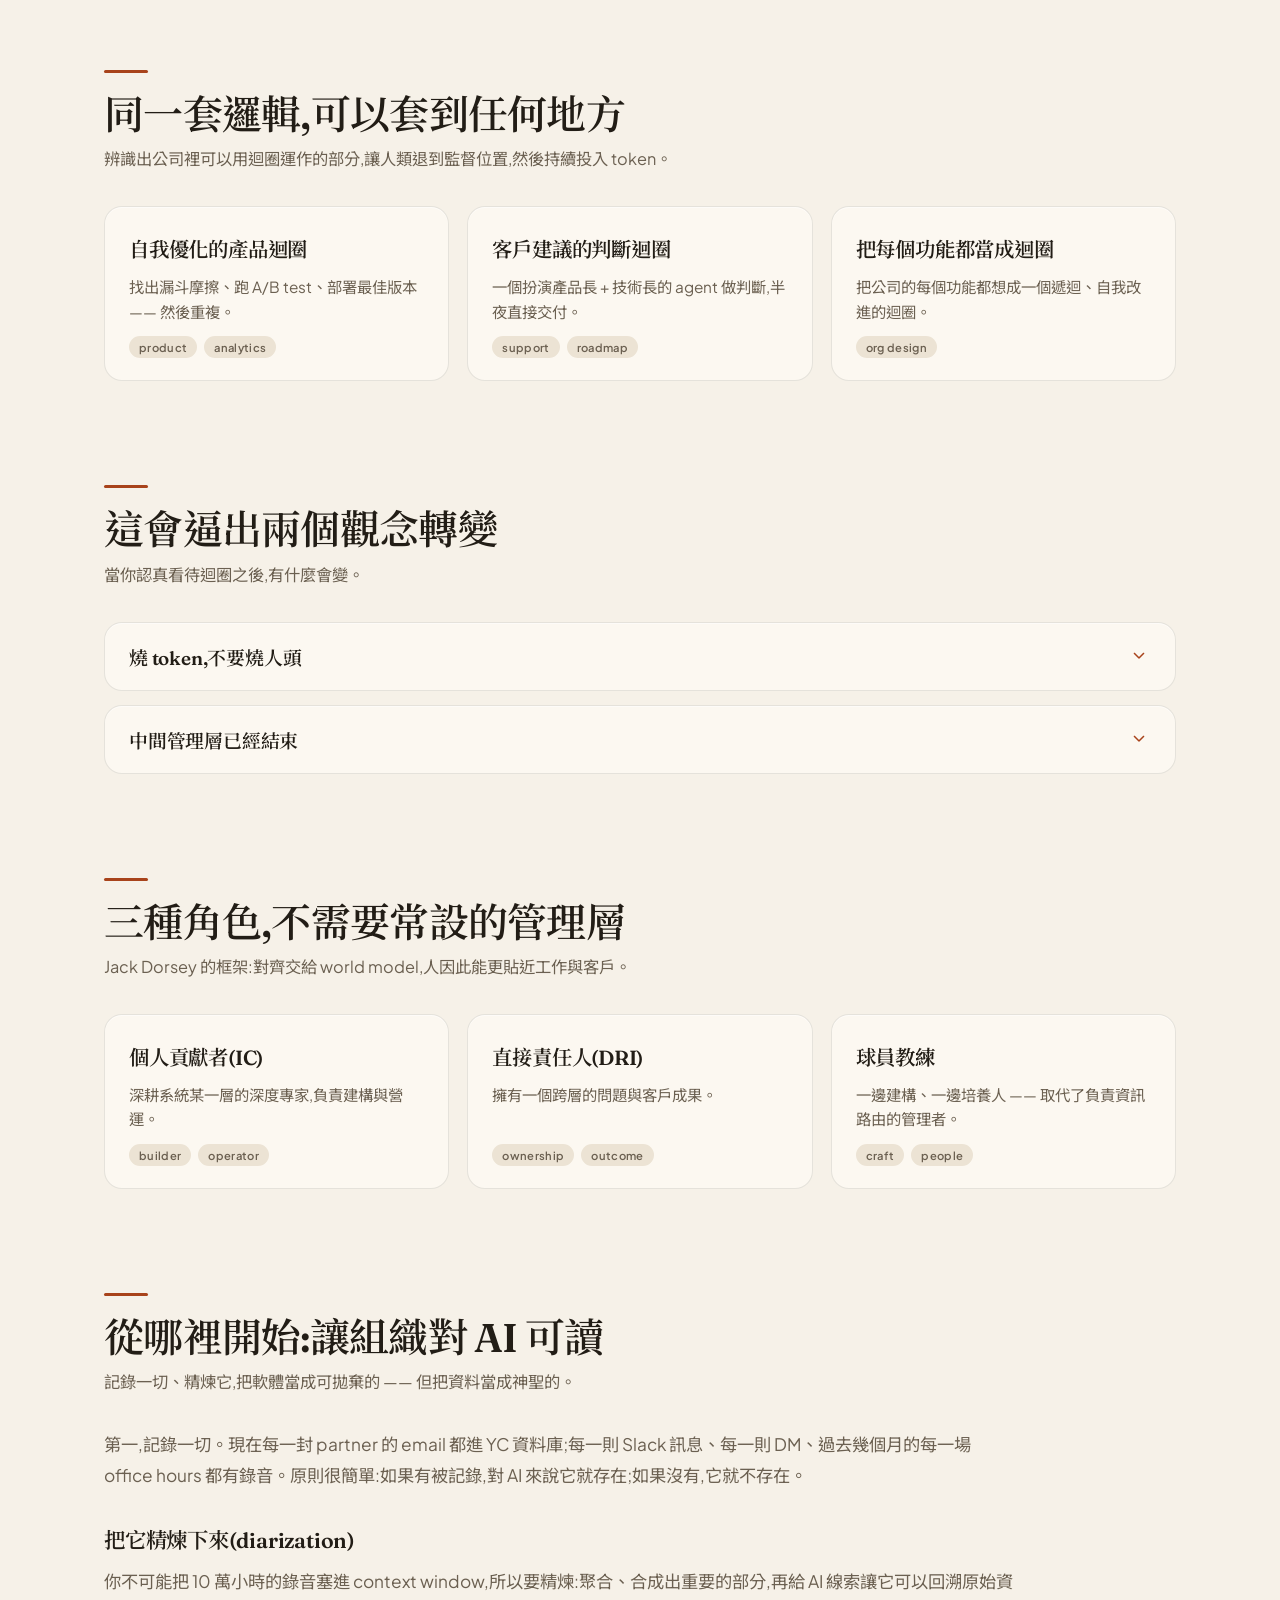
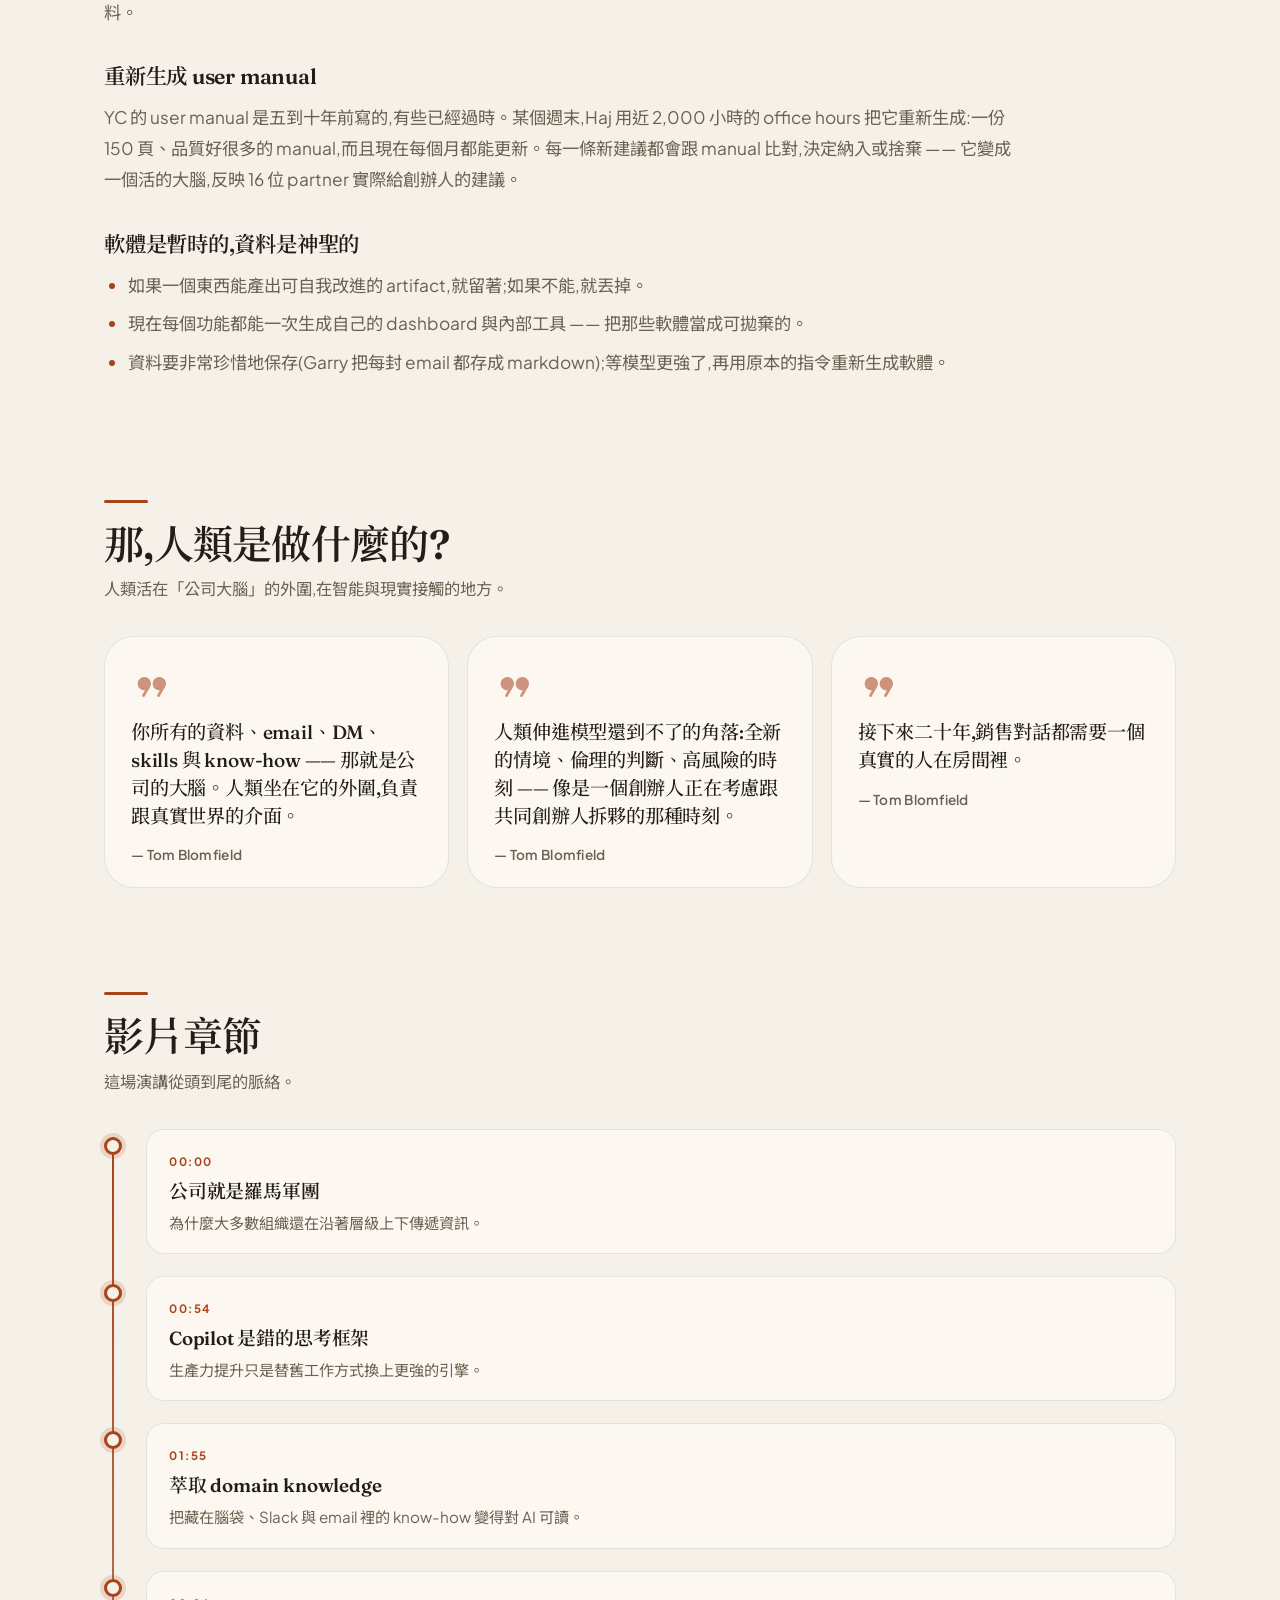
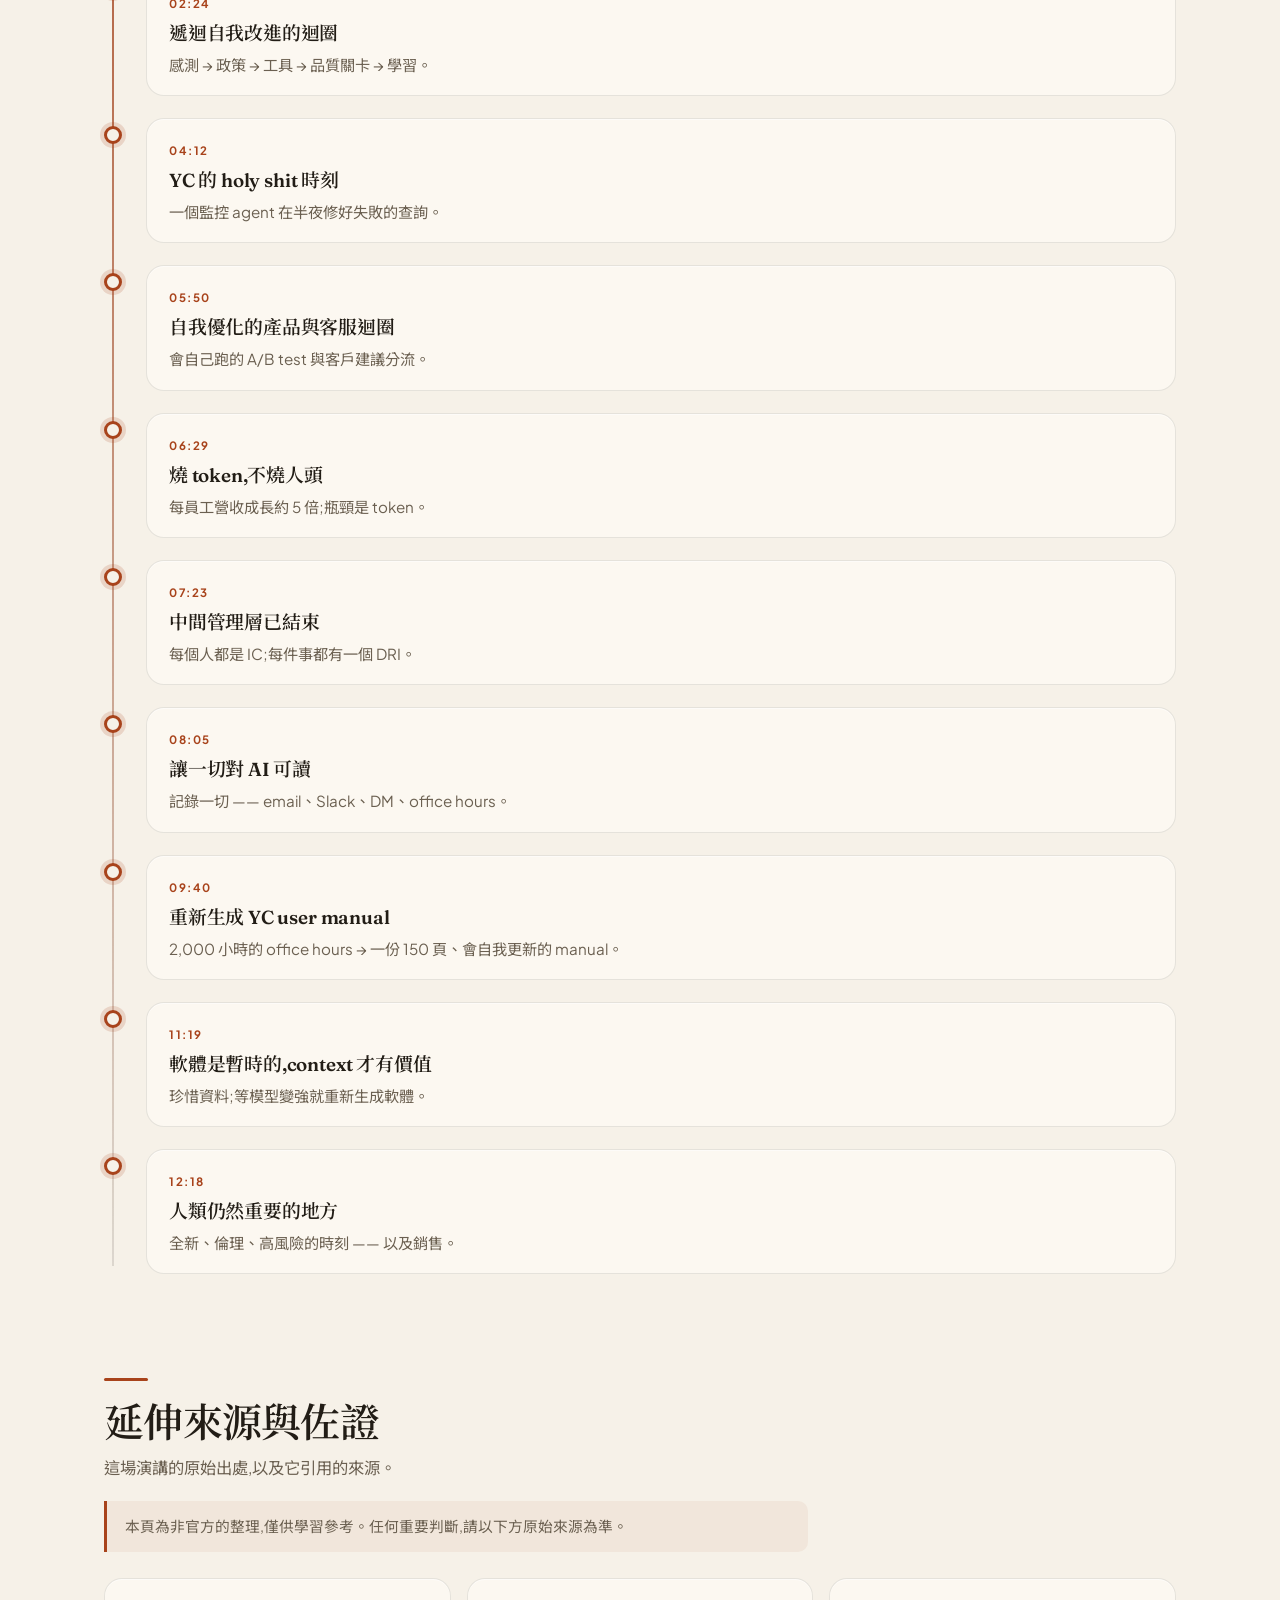
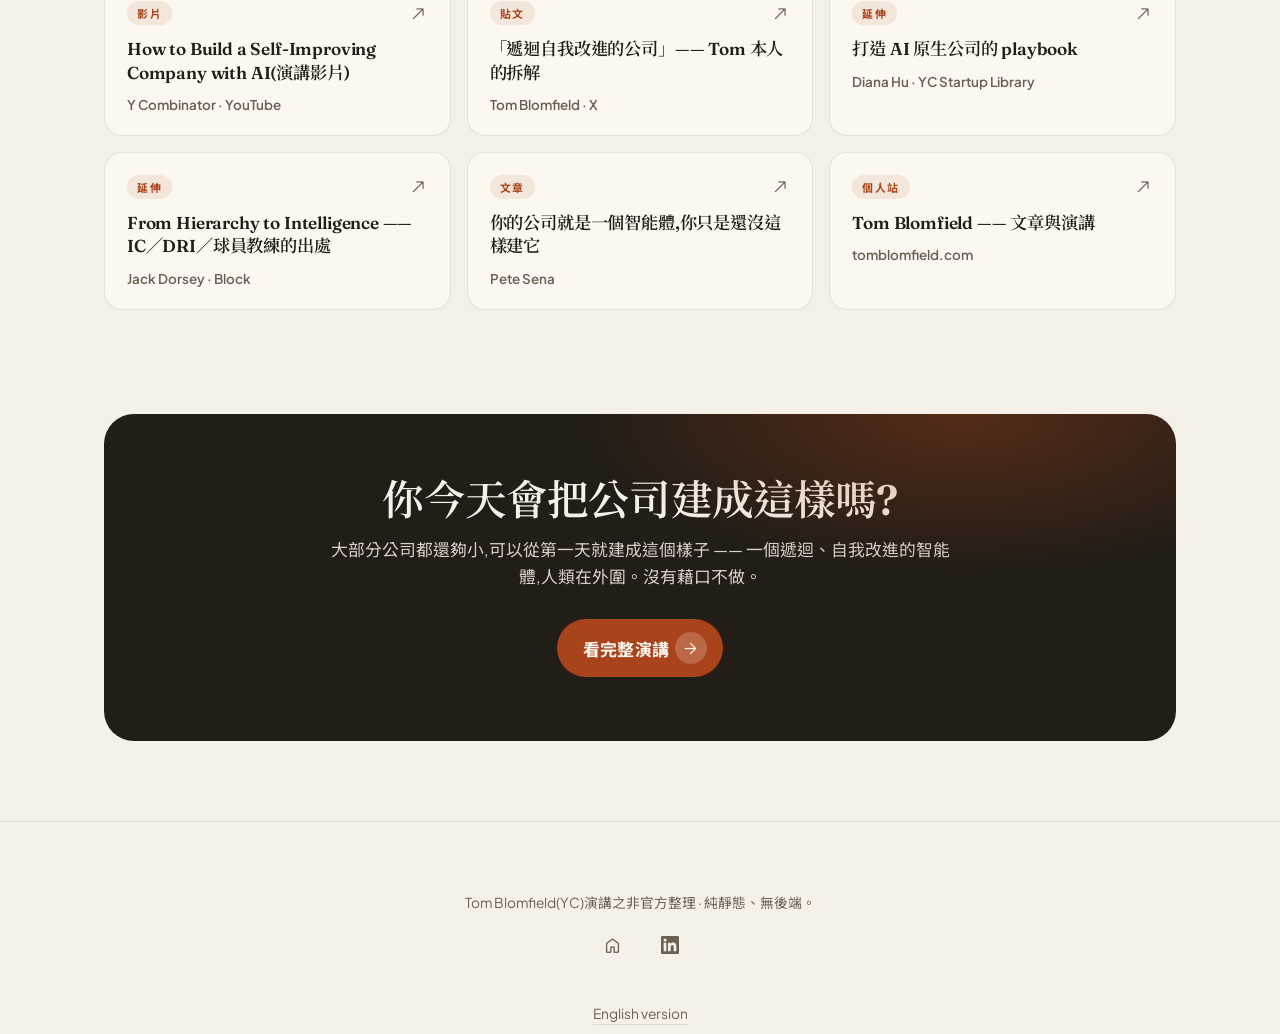
==== commit 528f12ba: "feat: 英文版有自己的網址 /en/,兩邊互相標註語言版本 在這之前,英文內容只活在 JS 的字典裡:HTML 送出去的是中文,英文要按下 切換鈕才由 JS 換掉 DOM。也就是說英文版沒有網址," ====
--- a/index.html
+++ b/index.html
@@ -17,6 +17,9 @@
   <title>用 AI 打造一間會自己進化的公司 · How to Build a Self-Improving Company with AI</title>
   <meta name="description" content="YC 合夥人 Tom Blomfield 談如何把公司的 know-how 萃取出來、讓 AI 可讀,並建立遞迴、自我改進的 AI 迴圈 —— 連你睡覺時都在變好。中英雙語整理。" />
   <link rel="canonical" href="https://self-improving-company-with-ai.peteraim.com/" />
+  <link rel="alternate" hreflang="zh-Hant" href="https://self-improving-company-with-ai.peteraim.com/" />
+  <link rel="alternate" hreflang="en" href="https://self-improving-company-with-ai.peteraim.com/en/" />
+  <link rel="alternate" hreflang="x-default" href="https://self-improving-company-with-ai.peteraim.com/" />
   <meta name="theme-color" content="#1a1714" />
 
   <!-- ==== Open Graph ==== -->
@@ -37,12 +40,12 @@
   {
     "@context": "https://schema.org",
     "@type": "Article",
-    "headline": "How to Build a Self-Improving Company with AI",
-    "description": "A YC talk by Tom Blomfield on turning a company into recursive, self-improving AI loops.",
+    "headline": "用 AI 打造一間會自己進化的公司",
+    "description": "YC 合夥人 Tom Blomfield 談如何把公司變成一組遞迴、自我改進的 AI 迴圈。",
     "author": { "@type": "Person", "name": "Tom Blomfield" },
     "publisher": { "@type": "Organization", "name": "Y Combinator" },
     "url": "https://self-improving-company-with-ai.peteraim.com/",
-    "inLanguage": ["zh-Hant", "en"]
+    "inLanguage": "zh-Hant"
   }
   </script>
 
@@ -124,5 +127,6 @@
   <!-- ==== Scripts (order matters: data first) ==== -->
   <script src="data/data.js"></script>
   <script src="assets/app.js"></script>
+<p class="lang-alt-link" style="text-align:center;padding:12px;"><a href="/en/" hreflang="en" rel="alternate" lang="en">English version</a></p>
 </body>
 </html>
--- a/assets/styles.css
+++ b/assets/styles.css
@@ -838,6 +838,16 @@
   border-top: 1px solid var(--hair);
 }
 
+/* Plain link to the other language, below the footer. It sits in the markup
+   (not behind the toggle's JS) so a reader without JS still has a way across. */
+.lang-alt-link {
+  margin: -36px 0 0;          /* tuck up into the footer's bottom padding */
+  color: var(--on-surface-variant);
+  font-size: .86rem;
+}
+.lang-alt-link a { border-bottom: 1px solid var(--hair); padding-bottom: 2px; }
+.lang-alt-link a:hover { color: var(--primary); border-bottom-color: currentColor; }
+
 /* ---------- Responsive ---------- */
 @media (max-width: 720px) {
   body { font-size: 16px; }
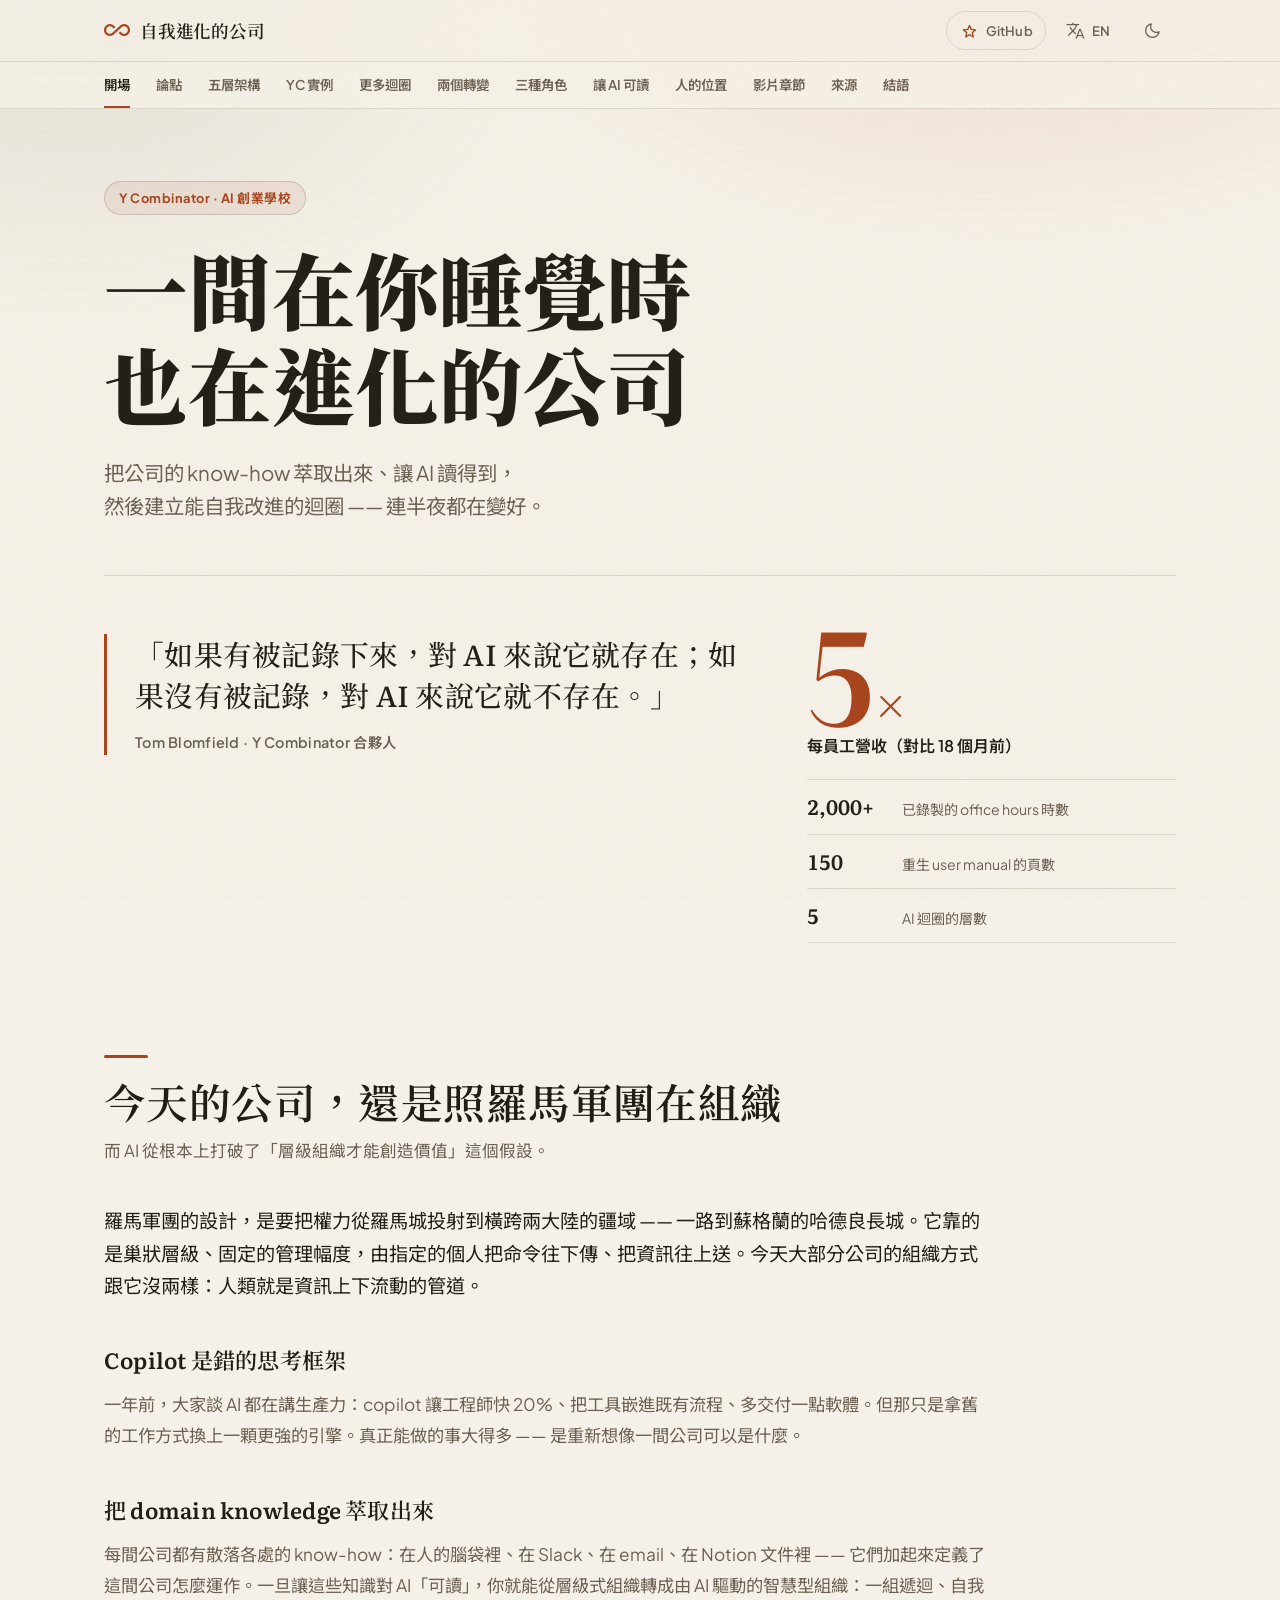
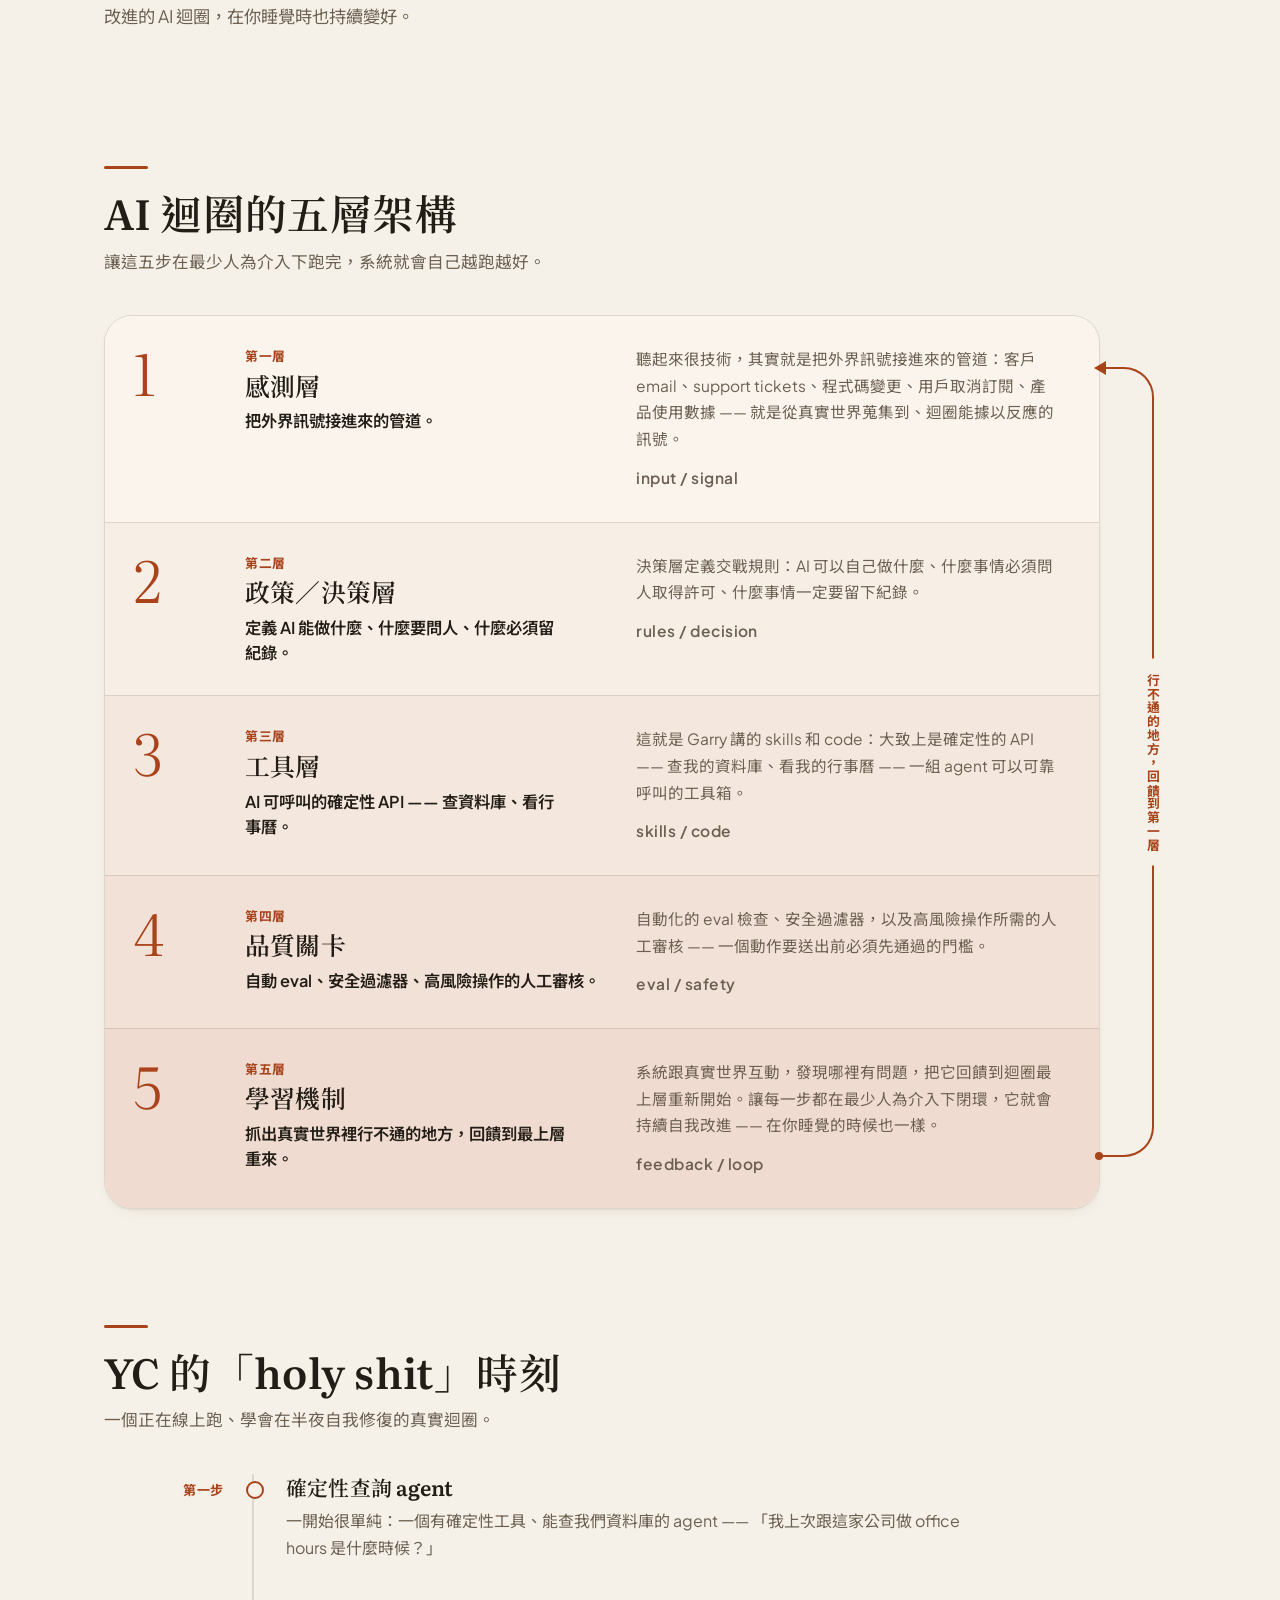
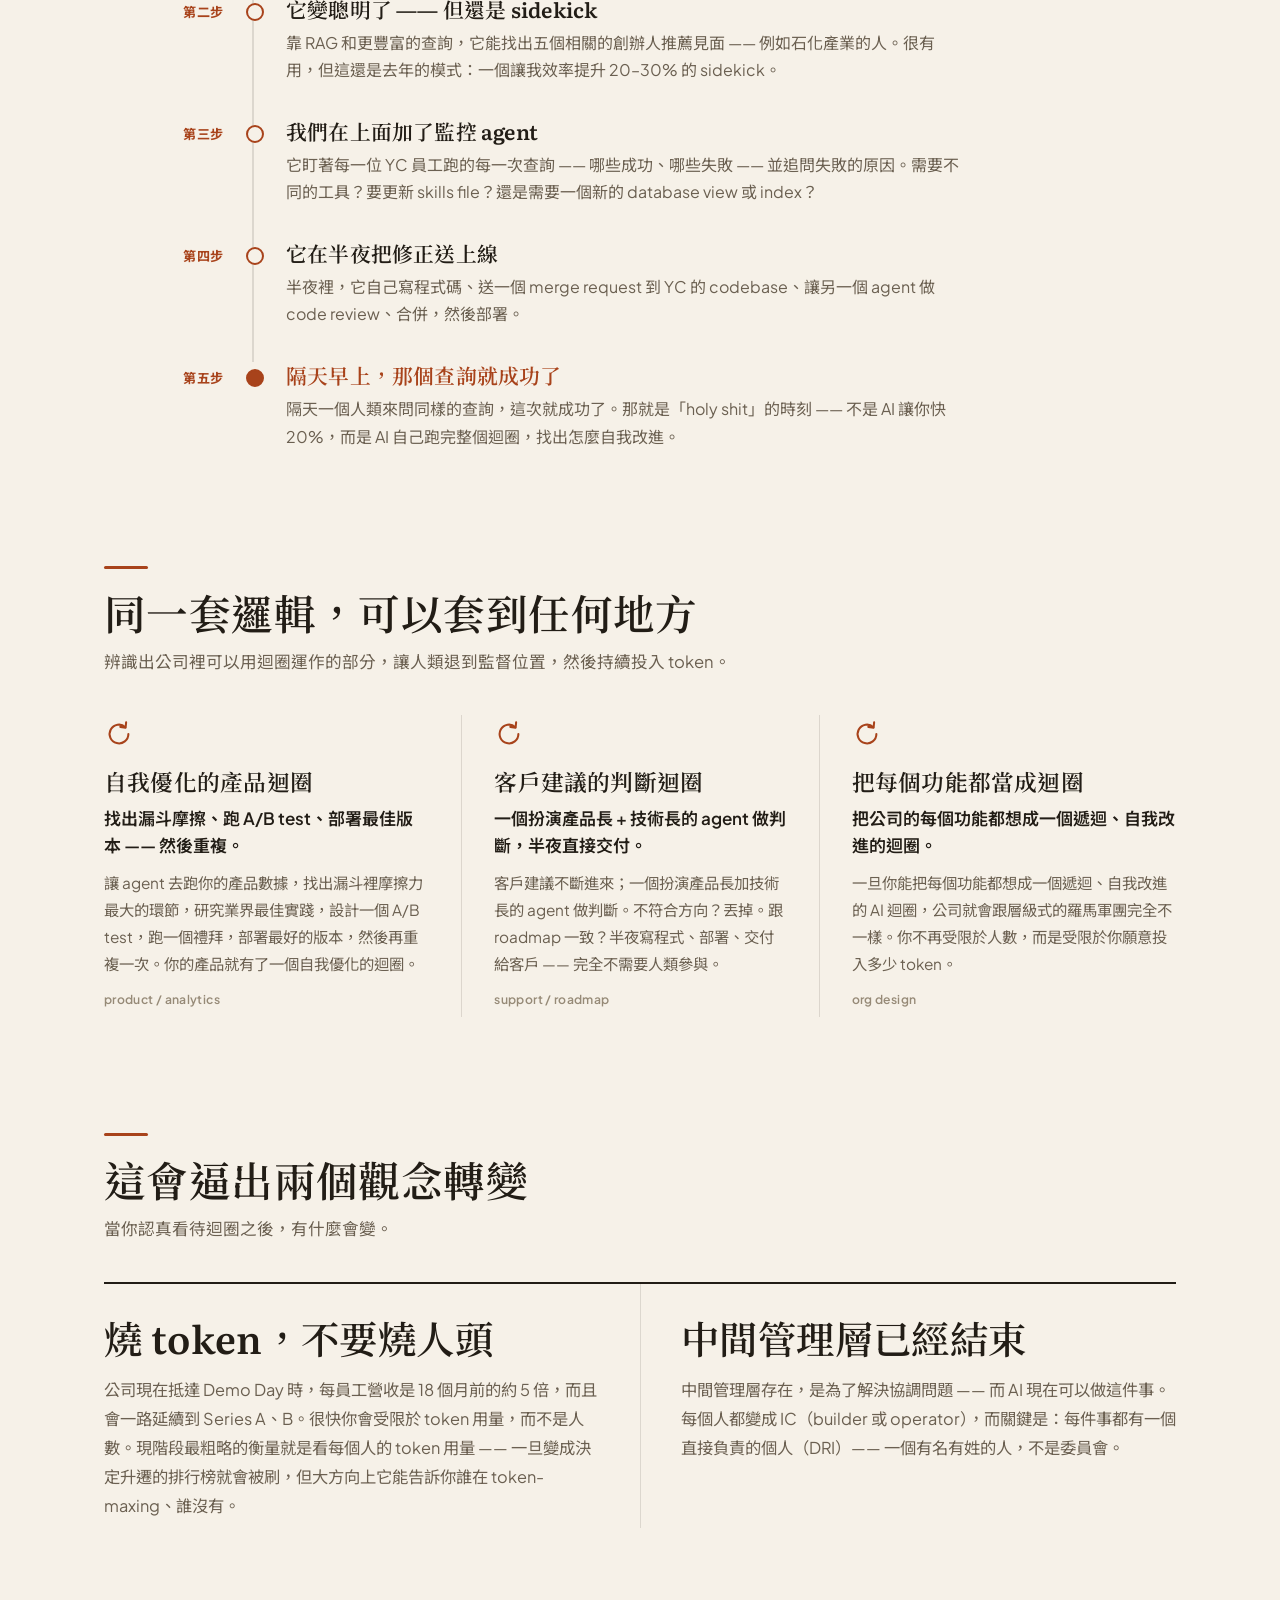
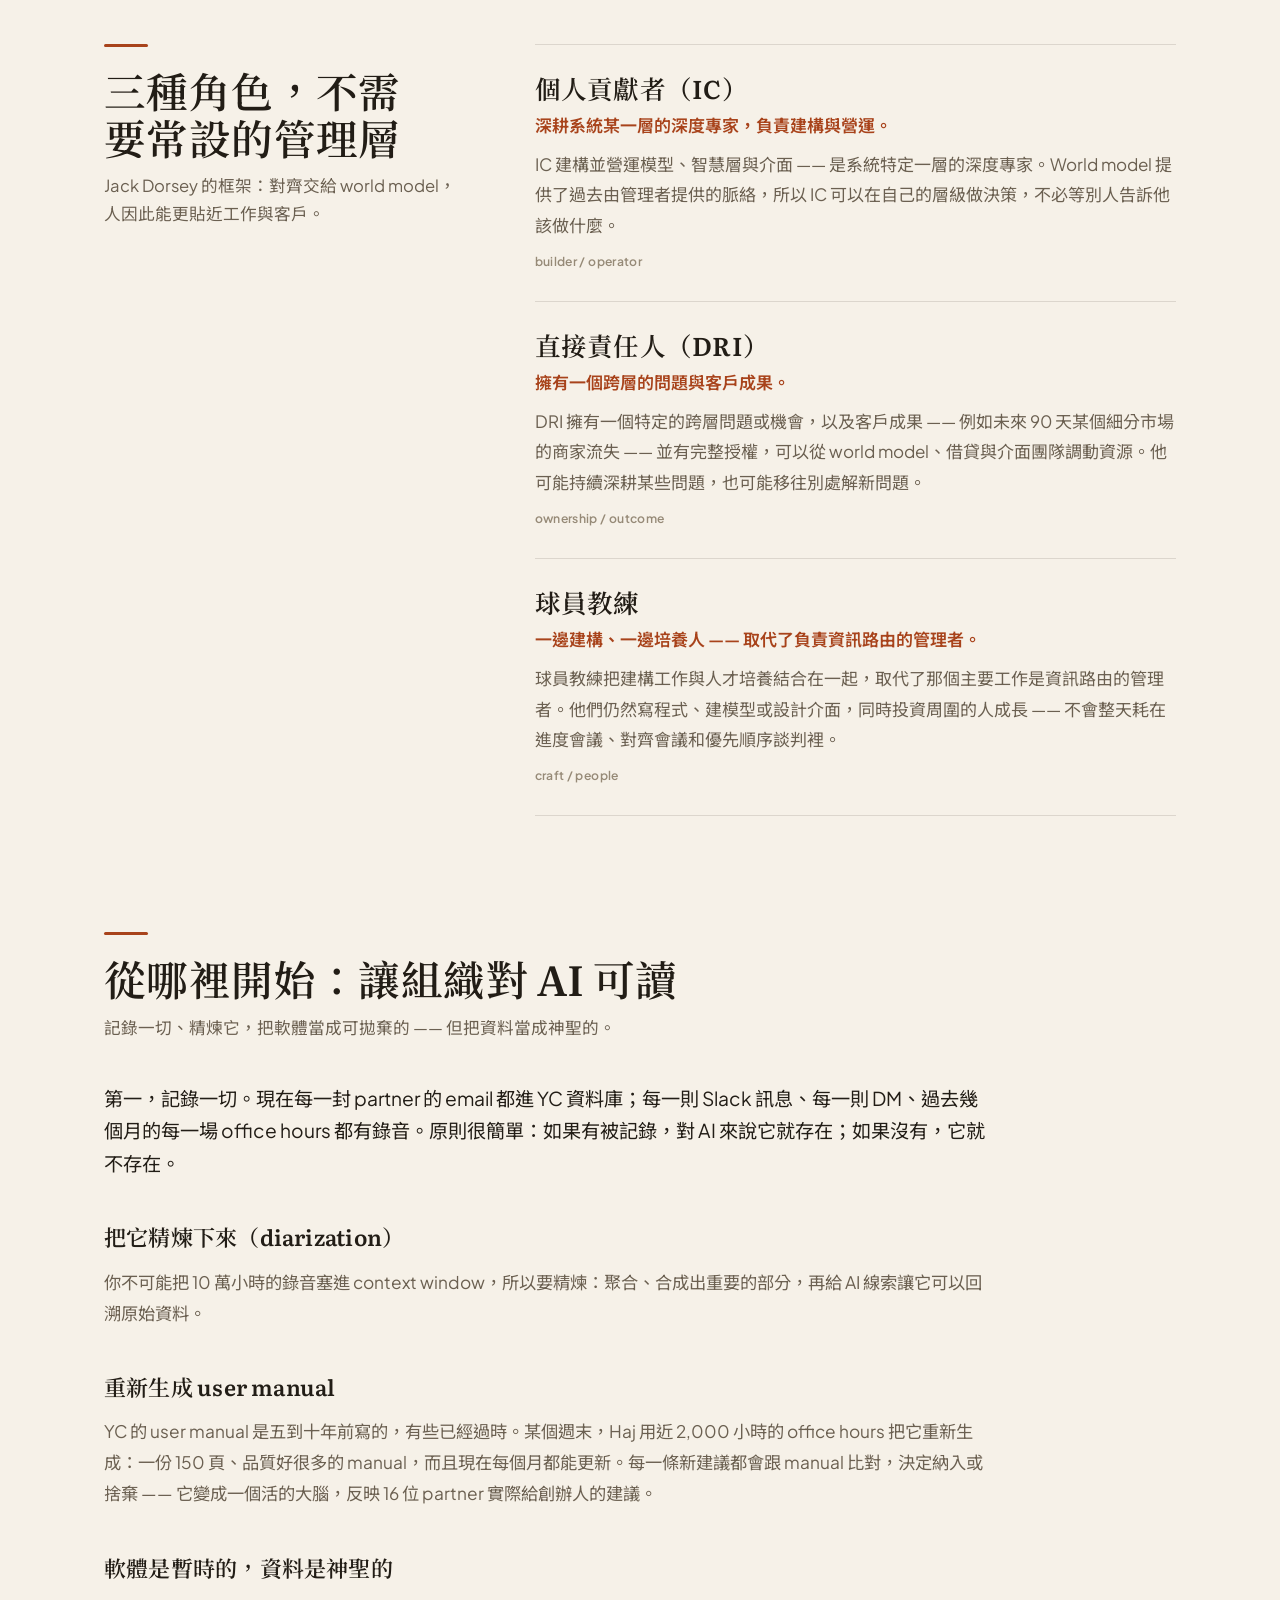
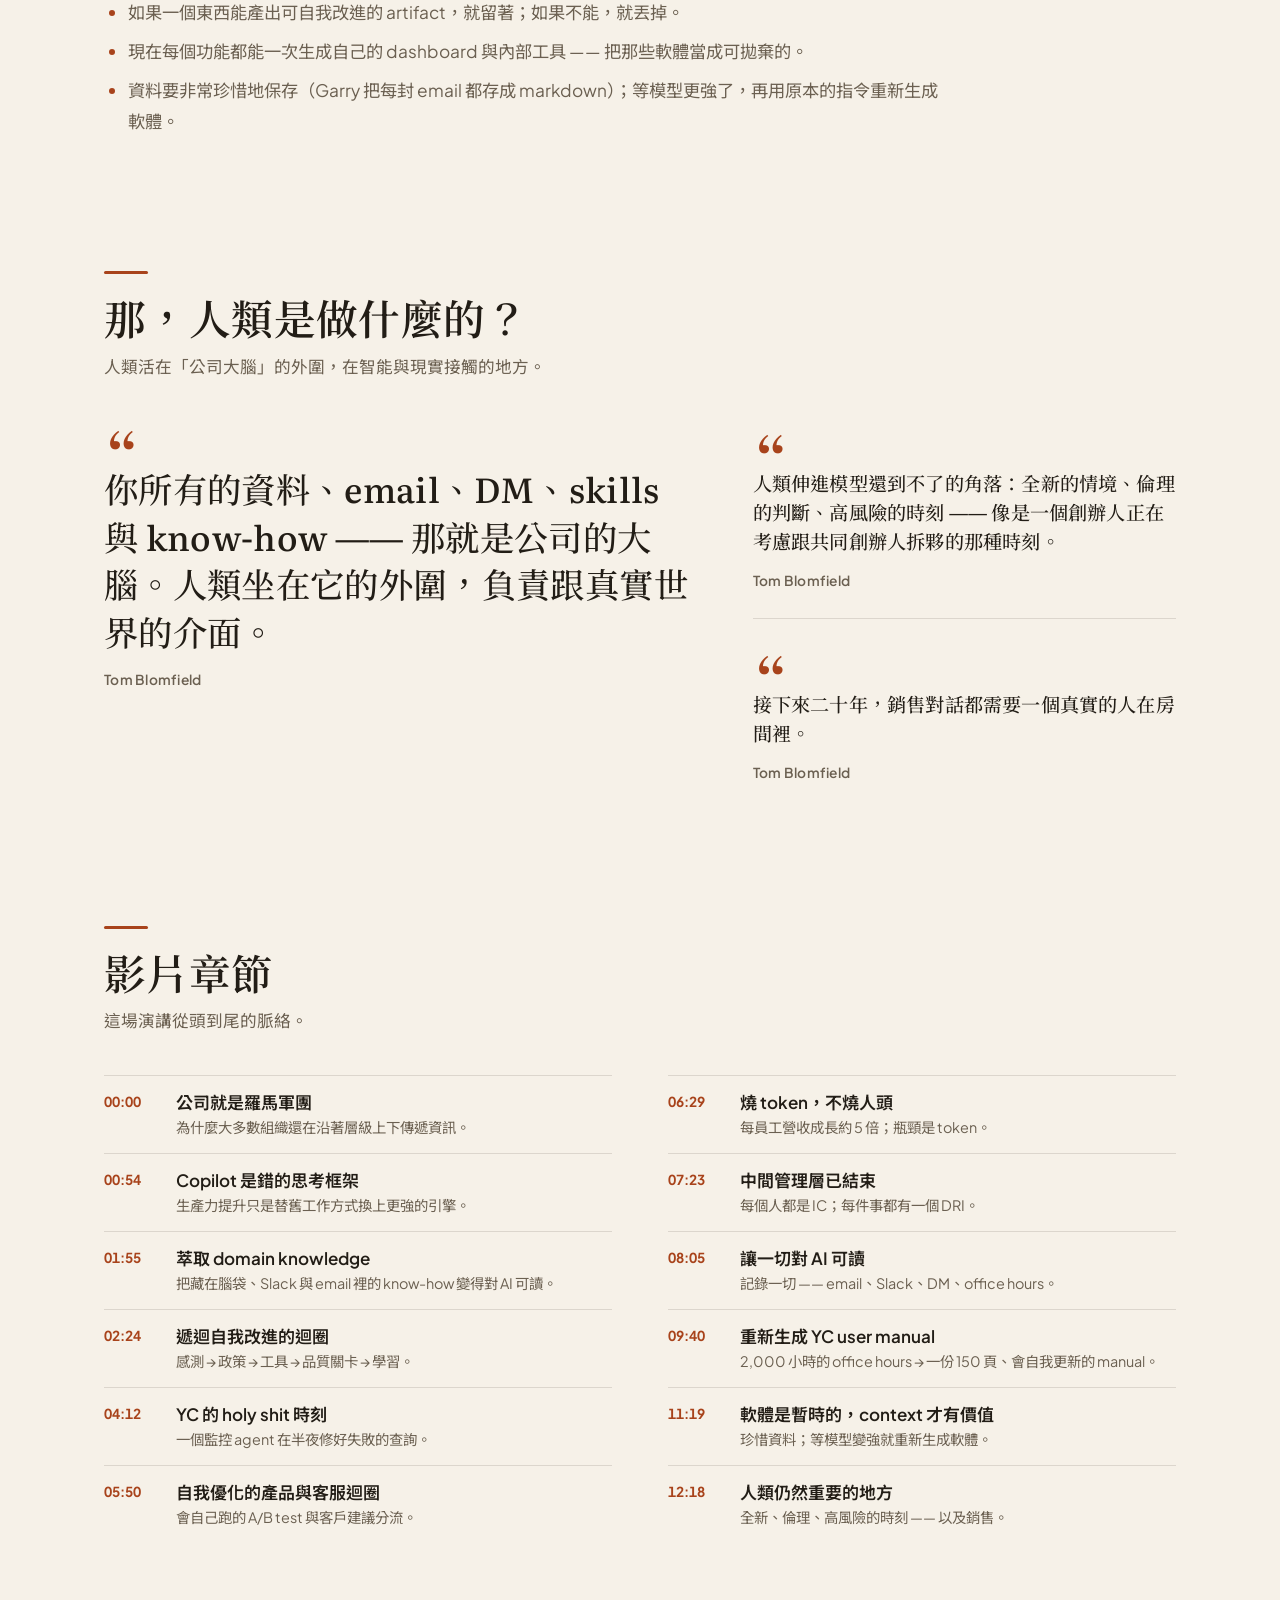
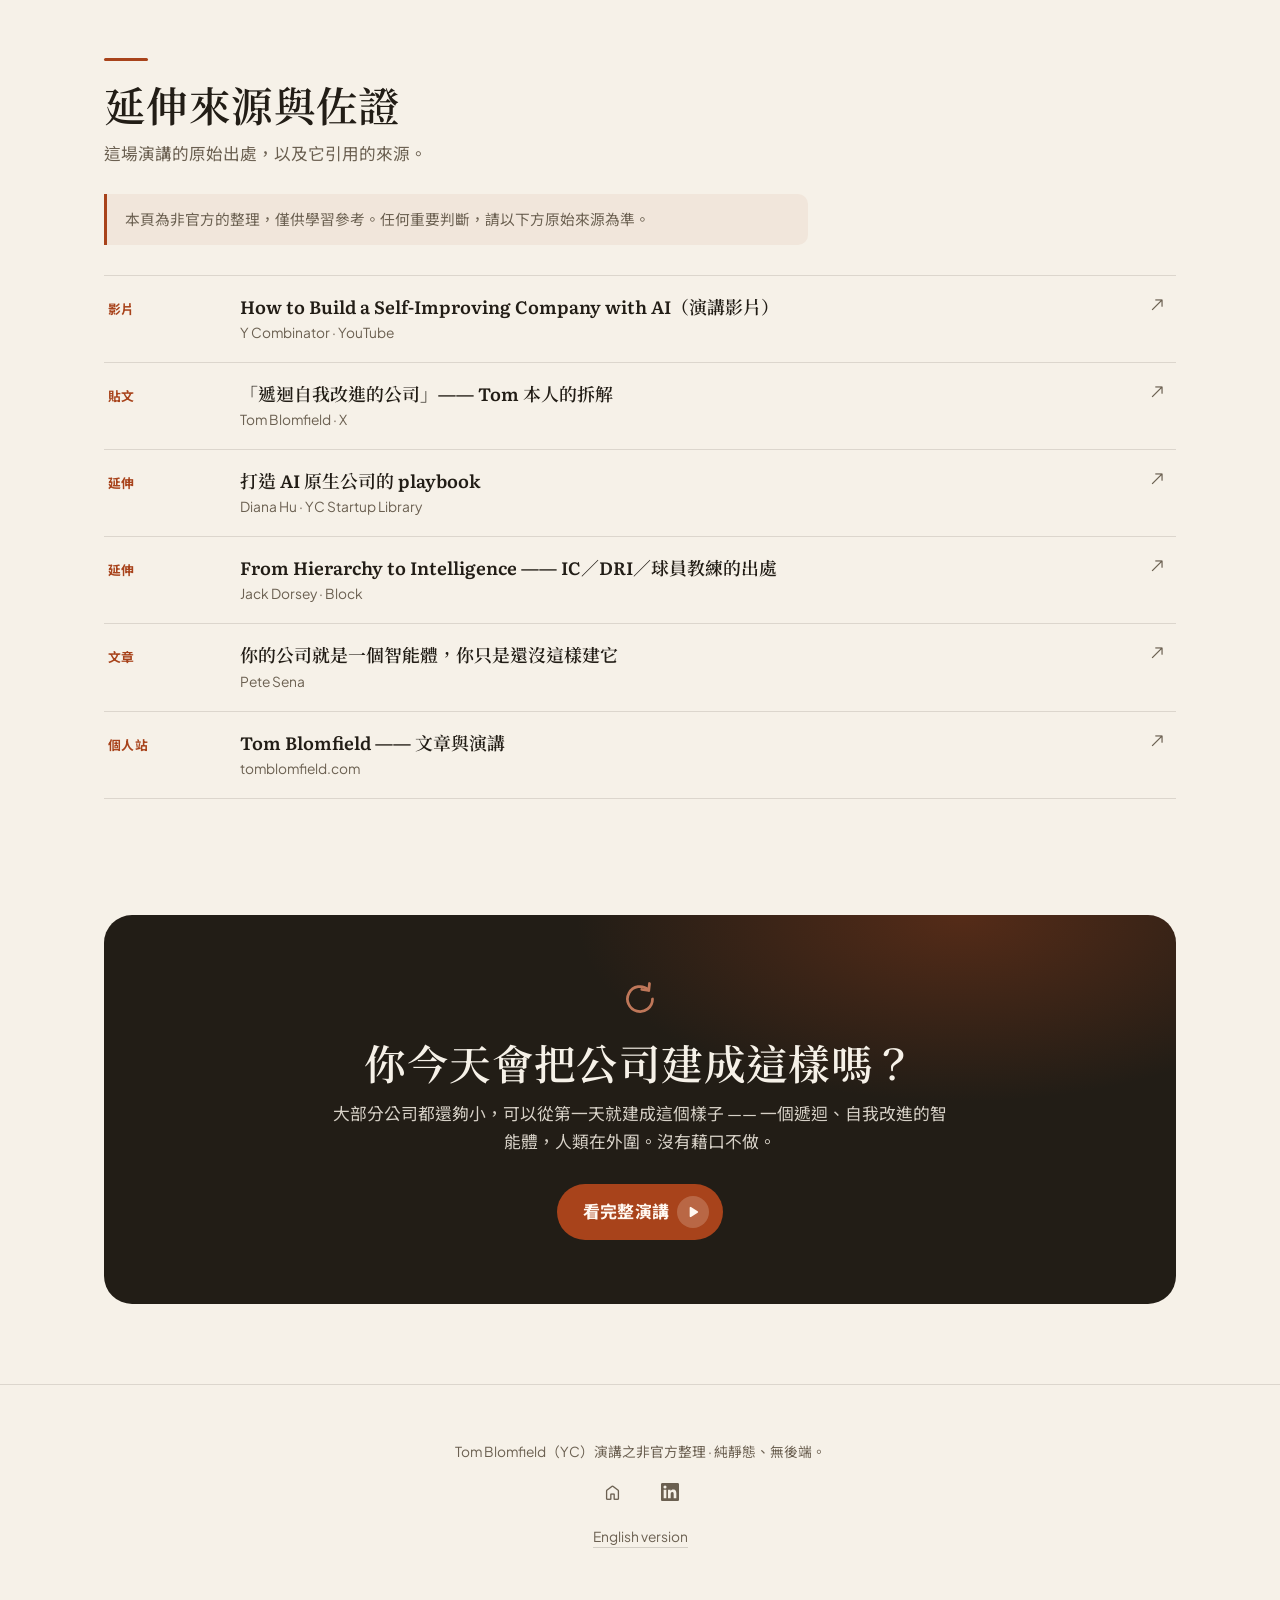
==== commit 70b1dce4: "chore: 重新產生靜態 HTML 內容 依新的版面重新把渲染結果寫回 index.html 與 en/index.html 的 <main>， 並把區段導覽也寫進去，關掉 JS 的讀者與搜尋引擎看" ====
--- a/index.html
+++ b/index.html
@@ -15,25 +15,25 @@
 
   <!-- ==== Primary meta (kept in sync by app.js from SITE_META) ==== -->
   <title>用 AI 打造一間會自己進化的公司 · How to Build a Self-Improving Company with AI</title>
-  <meta name="description" content="YC 合夥人 Tom Blomfield 談如何把公司的 know-how 萃取出來、讓 AI 可讀,並建立遞迴、自我改進的 AI 迴圈 —— 連你睡覺時都在變好。中英雙語整理。" />
+  <meta name="description" content="YC 合夥人 Tom Blomfield 談如何把公司的 know-how 萃取出來、讓 AI 可讀，並建立遞迴、自我改進的 AI 迴圈 —— 連你睡覺時都在變好。中英雙語整理。" />
   <link rel="canonical" href="https://self-improving-company-with-ai.peteraim.com/" />
   <link rel="alternate" hreflang="zh-Hant" href="https://self-improving-company-with-ai.peteraim.com/" />
   <link rel="alternate" hreflang="en" href="https://self-improving-company-with-ai.peteraim.com/en/" />
   <link rel="alternate" hreflang="x-default" href="https://self-improving-company-with-ai.peteraim.com/" />
-  <meta name="theme-color" content="#1a1714" />
+  <meta name="theme-color" content="#F6F1E8" />
 
   <!-- ==== Open Graph ==== -->
   <meta property="og:type" content="article" />
   <meta property="og:title" content="用 AI 打造一間會自己進化的公司 · How to Build a Self-Improving Company with AI" />
-  <meta property="og:description" content="把公司變成一組遞迴、自我改進的 AI 迴圈。YC · Tom Blomfield 演講整理,中英雙語。" />
+  <meta property="og:description" content="把公司變成一組遞迴、自我改進的 AI 迴圈。YC · Tom Blomfield 演講整理，中英雙語。" />
   <meta property="og:url" content="https://self-improving-company-with-ai.peteraim.com/" />
-  <meta property="og:image" content="https://self-improving-company-with-ai.peteraim.com/assets/og-image.png" />
+  <meta property="og:image" content="https://self-improving-company-with-ai.peteraim.com/og-image.png" />
 
   <!-- ==== Twitter ==== -->
   <meta name="twitter:card" content="summary_large_image" />
   <meta name="twitter:title" content="How to Build a Self-Improving Company with AI" />
-  <meta name="twitter:description" content="把公司變成一組遞迴、自我改進的 AI 迴圈。YC · Tom Blomfield 演講整理,中英雙語。" />
-  <meta name="twitter:image" content="https://self-improving-company-with-ai.peteraim.com/assets/og-image.png" />
+  <meta name="twitter:description" content="把公司變成一組遞迴、自我改進的 AI 迴圈。YC · Tom Blomfield 演講整理，中英雙語。" />
+  <meta name="twitter:image" content="https://self-improving-company-with-ai.peteraim.com/og-image.png" />
 
   <!-- ==== JSON-LD structured data ==== -->
   <script type="application/ld+json">
@@ -49,13 +49,27 @@
   }
   </script>
 
+  <!-- ==== Theme before first paint: saved choice, else the OS setting ==== -->
+  <script>
+    (function () {
+      var t = null;
+      try { t = localStorage.getItem("theme"); } catch (e) {}
+      if (t !== "dark" && t !== "light") {
+        t = window.matchMedia && matchMedia("(prefers-color-scheme: dark)").matches ? "dark" : "light";
+      }
+      document.documentElement.setAttribute("data-theme", t);
+    })();
+  </script>
+
   <!-- ==== Fonts + icons (CDN, no local files) ==== -->
   <link rel="preconnect" href="https://fonts.googleapis.com" />
   <link rel="preconnect" href="https://fonts.gstatic.com" crossorigin />
-  <link href="https://fonts.googleapis.com/css2?family=Fraunces:opsz,wght@9..144,400..700&family=Plus+Jakarta+Sans:wght@400;500;600;700&family=Noto+Sans+TC:wght@400;500;700&family=Noto+Serif+TC:wght@400;600;700&display=swap" rel="stylesheet" />
+  <link href="https://fonts.googleapis.com/css2?family=Literata:opsz,wght@7..72,300..700&family=Plus+Jakarta+Sans:wght@400;500;600;700&family=Noto+Sans+TC:wght@400;500;700&family=Noto+Serif+TC:wght@500;600;900&display=swap" rel="stylesheet" />
   <link href="https://fonts.googleapis.com/css2?family=Material+Symbols+Rounded:opsz,wght,FILL,GRAD@24,300,0,0&display=swap" rel="stylesheet" />
 
   <link rel="stylesheet" href="assets/styles.css" />
+  <meta property="og:image:width" content="1200">
+  <meta property="og:image:height" content="630">
 </head>
 <body>
   <!-- ==== App bar ==== -->
@@ -90,26 +104,16 @@
 
   <!-- ==== Sticky section nav (auto-generated anchor pills + scrollspy) ==== -->
   <nav class="sectionnav" id="sectionNav" aria-label="Section navigation">
-    <div class="sectionnav__inner" id="sectionNavInner"></div>
+    <div class="sectionnav__inner" id="sectionNavInner"><a class="navlink" href="#overview" data-target="overview">開場</a><a class="navlink" href="#thesis" data-target="thesis">論點</a><a class="navlink" href="#architecture" data-target="architecture">五層架構</a><a class="navlink" href="#case-study" data-target="case-study">YC 實例</a><a class="navlink" href="#loops" data-target="loops">更多迴圈</a><a class="navlink" href="#shifts" data-target="shifts">兩個轉變</a><a class="navlink" href="#roles" data-target="roles">三種角色</a><a class="navlink" href="#legible" data-target="legible">讓 AI 可讀</a><a class="navlink" href="#humans" data-target="humans">人的位置</a><a class="navlink" href="#chapters" data-target="chapters">影片章節</a><a class="navlink" href="#sources" data-target="sources">來源</a><a class="navlink" href="#closing" data-target="closing">結語</a></div>
   </nav>
 
   <span id="top"></span>
 
   <!-- ==== Composite sections (rendered in order from SITE_SECTIONS) ==== -->
   <main id="sections" aria-live="polite">
-<section class="section section--hero" id="overview" aria-labelledby="overview-heading"><header class="section-head hero__head reveal is-visible" data-item=""><span class="hero__eyebrow">Y Combinator · AI 創業學校</span><h2 id="overview-heading">一間在你睡覺時也在進化的公司</h2><p class="hero__sub">把公司的 know-how 萃取出來、讓 AI 讀得到,然後建立能自我改進的迴圈 —— 連半夜都在變好。</p></header><figure class="hero__lead reveal is-visible" data-item=""><span class="material-symbols-rounded hero__lead-mark" aria-hidden="true">format_quote</span><blockquote>「如果有被記錄下來,對 AI 來說它就存在;如果沒有被記錄,對 AI 來說它就不存在。」</blockquote><figcaption>Tom Blomfield · Y Combinator 合夥人</figcaption></figure><div class="hero__stats"><div class="hero__stat reveal is-visible" data-item=""><span class="hero__stat-num"><b class="hero__stat-value" data-count="5">5</b><span class="hero__stat-aff">×</span></span><span class="hero__stat-label">每員工營收(對比 18 個月前)</span></div><div class="hero__stat reveal is-visible" data-item=""><span class="hero__stat-num"><b class="hero__stat-value" data-count="2000">2000</b><span class="hero__stat-aff">+</span></span><span class="hero__stat-label">已錄製的 office hours 時數</span></div><div class="hero__stat reveal is-visible" data-item=""><span class="hero__stat-num"><b class="hero__stat-value" data-count="150">150</b></span><span class="hero__stat-label">重生 user manual 的頁數</span></div><div class="hero__stat reveal is-visible" data-item=""><span class="hero__stat-num"><b class="hero__stat-value" data-count="5">5</b></span><span class="hero__stat-label">AI 迴圈的層數</span></div></div></section><section class="section section--prose" id="thesis" aria-labelledby="thesis-heading"><header class="section-head"><h2 id="thesis-heading">今天的公司,還是照羅馬軍團在組織</h2><p class="section-head__sub">而 AI 從根本上打破了「層級組織才能創造價值」這個假設。</p></header><div class="prose reveal is-visible" data-item=""><p>羅馬軍團的設計,是要把權力從羅馬城投射到橫跨兩大陸的疆域 —— 一路到蘇格蘭的哈德良長城。它靠的是巢狀層級、固定的管理幅度,由指定的個人把命令往下傳、把資訊往上送。今天大部分公司的組織方式跟它沒兩樣:人類就是資訊上下流動的管道。</p><h3>Copilot 是錯的思考框架</h3><p>一年前,大家談 AI 都在講生產力:copilot 讓工程師快 20%、把工具嵌進既有流程、多交付一點軟體。但那只是拿舊的工作方式換上一顆更強的引擎。真正能做的事大得多 —— 是重新想像一間公司可以是什麼。</p><h3>把 domain knowledge 萃取出來</h3><p>每間公司都有散落各處的 know-how:在人的腦袋裡、在 Slack、在 email、在 Notion 文件裡 —— 它們加起來定義了這間公司怎麼運作。一旦讓這些知識對 AI「可讀」,你就能從層級式組織轉成由 AI 驅動的智慧型組織:一組遞迴、自我改進的 AI 迴圈,在你睡覺時也持續變好。</p></div></section><section class="section section--cards" id="architecture" aria-labelledby="architecture-heading"><header class="section-head"><h2 id="architecture-heading">AI 迴圈的五層架構</h2><p class="section-head__sub">讓這五步在最少人為介入下跑完,系統就會自己越跑越好。點一層看細節。</p></header><div class="grid"><article class="card reveal is-visible" tabindex="0" role="button" data-item="" data-slug="sensor-layer" aria-label="第一層 · 感測層"><h3 class="card__title">第一層 · 感測層</h3><p class="card__summary">把外界訊號接進來的管道。</p><div class="card__tags"><span class="tag">input</span><span class="tag">signal</span></div><span class="card__more"><span class="material-symbols-rounded" aria-hidden="true">arrow_outward</span></span></article><article class="card reveal is-visible" tabindex="0" role="button" data-item="" data-slug="policy-layer" aria-label="第二層 · 政策／決策層"><h3 class="card__title">第二層 · 政策／決策層</h3><p class="card__summary">定義 AI 能做什麼、什麼要問人、什麼必須留紀錄。</p><div class="card__tags"><span class="tag">rules</span><span class="tag">decision</span></div><span class="card__more"><span class="material-symbols-rounded" aria-hidden="true">arrow_outward</span></span></article><article class="card reveal is-visible" tabindex="0" role="button" data-item="" data-slug="tool-layer" aria-label="第三層 · 工具層"><h3 class="card__title">第三層 · 工具層</h3><p class="card__summary">AI 可呼叫的確定性 API —— 查資料庫、看行事曆。</p><div class="card__tags"><span class="tag">skills</span><span class="tag">code</span></div><span class="card__more"><span class="material-symbols-rounded" aria-hidden="true">arrow_outward</span></span></article><article class="card reveal is-visible" tabindex="0" role="button" data-item="" data-slug="quality-gate" aria-label="第四層 · 品質關卡"><h3 class="card__title">第四層 · 品質關卡</h3><p class="card__summary">自動 eval、安全過濾器、高風險操作的人工審核。</p><div class="card__tags"><span class="tag">eval</span><span class="tag">safety</span></div><span class="card__more"><span class="material-symbols-rounded" aria-hidden="true">arrow_outward</span></span></article><article class="card reveal is-visible" tabindex="0" role="button" data-item="" data-slug="learning-mechanism" aria-label="第五層 · 學習機制"><h3 class="card__title">第五層 · 學習機制</h3><p class="card__summary">抓出真實世界裡行不通的地方,回饋到最上層重來。</p><div class="card__tags"><span class="tag">feedback</span><span class="tag">loop</span></div><span class="card__more"><span class="material-symbols-rounded" aria-hidden="true">arrow_outward</span></span></article></div></section><section class="section section--timeline" id="case-study" aria-labelledby="case-study-heading"><header class="section-head"><h2 id="case-study-heading">YC 的「holy shit」時刻</h2><p class="section-head__sub">一個正在線上跑、學會在半夜自我修復的真實迴圈。</p></header><ol class="timeline"><li class="tl-item reveal is-visible" data-item=""><div class="tl-dot" aria-hidden="true"></div><div class="tl-card"><span class="tl-date">第一步</span><h3 class="tl-title">確定性查詢 agent</h3><p class="tl-body">一開始很單純:一個有確定性工具、能查我們資料庫的 agent —— 「我上次跟這家公司做 office hours 是什麼時候?」</p></div></li><li class="tl-item reveal is-visible" data-item=""><div class="tl-dot" aria-hidden="true"></div><div class="tl-card"><span class="tl-date">第二步</span><h3 class="tl-title">它變聰明了 —— 但還是 sidekick</h3><p class="tl-body">靠 RAG 和更豐富的查詢,它能找出五個相關的創辦人推薦見面 —— 例如石化產業的人。很有用,但這還是去年的模式:一個讓我效率提升 20–30% 的 sidekick。</p></div></li><li class="tl-item reveal is-visible" data-item=""><div class="tl-dot" aria-hidden="true"></div><div class="tl-card"><span class="tl-date">第三步</span><h3 class="tl-title">我們在上面加了監控 agent</h3><p class="tl-body">它盯著每一位 YC 員工跑的每一次查詢 —— 哪些成功、哪些失敗 —— 並追問失敗的原因。需要不同的工具?要更新 skills file?還是需要一個新的 database view 或 index?</p></div></li><li class="tl-item reveal is-visible" data-item=""><div class="tl-dot" aria-hidden="true"></div><div class="tl-card"><span class="tl-date">第四步</span><h3 class="tl-title">它在半夜把修正送上線</h3><p class="tl-body">半夜裡,它自己寫程式碼、送一個 merge request 到 YC 的 codebase、讓另一個 agent 做 code review、合併,然後部署。</p></div></li><li class="tl-item reveal is-visible" data-item=""><div class="tl-dot" aria-hidden="true"></div><div class="tl-card"><span class="tl-date">第五步</span><h3 class="tl-title">隔天早上,那個查詢就成功了</h3><p class="tl-body">隔天一個人類來問同樣的查詢,這次就成功了。那就是「holy shit」的時刻 —— 不是 AI 讓你快 20%,而是 AI 自己跑完整個迴圈,找出怎麼自我改進。</p></div></li></ol></section><section class="section section--cards" id="loops" aria-labelledby="loops-heading"><header class="section-head"><h2 id="loops-heading">同一套邏輯,可以套到任何地方</h2><p class="section-head__sub">辨識出公司裡可以用迴圈運作的部分,讓人類退到監督位置,然後持續投入 token。</p></header><div class="grid"><article class="card reveal is-visible" tabindex="0" role="button" data-item="" data-slug="product-loop" aria-label="自我優化的產品迴圈"><h3 class="card__title">自我優化的產品迴圈</h3><p class="card__summary">找出漏斗摩擦、跑 A/B test、部署最佳版本 —— 然後重複。</p><div class="card__tags"><span class="tag">product</span><span class="tag">analytics</span></div><span class="card__more"><span class="material-symbols-rounded" aria-hidden="true">arrow_outward</span></span></article><article class="card reveal is-visible" tabindex="0" role="button" data-item="" data-slug="support-loop" aria-label="客戶建議的判斷迴圈"><h3 class="card__title">客戶建議的判斷迴圈</h3><p class="card__summary">一個扮演產品長 + 技術長的 agent 做判斷,半夜直接交付。</p><div class="card__tags"><span class="tag">support</span><span class="tag">roadmap</span></div><span class="card__more"><span class="material-symbols-rounded" aria-hidden="true">arrow_outward</span></span></article><article class="card reveal is-visible" tabindex="0" role="button" data-item="" data-slug="every-function" aria-label="把每個功能都當成迴圈"><h3 class="card__title">把每個功能都當成迴圈</h3><p class="card__summary">把公司的每個功能都想成一個遞迴、自我改進的迴圈。</p><div class="card__tags"><span class="tag">org design</span></div><span class="card__more"><span class="material-symbols-rounded" aria-hidden="true">arrow_outward</span></span></article></div></section><section class="section section--accordion" id="shifts" aria-labelledby="shifts-heading"><header class="section-head"><h2 id="shifts-heading">這會逼出兩個觀念轉變</h2><p class="section-head__sub">當你認真看待迴圈之後,有什麼會變。</p></header><div class="accordion"><details class="acc-item reveal is-visible" data-item=""><summary class="acc-q"><span>燒 token,不要燒人頭</span><span class="material-symbols-rounded acc-chevron" aria-hidden="true">expand_more</span></summary><div class="acc-a">公司現在抵達 Demo Day 時,每員工營收是 18 個月前的約 5 倍,而且會一路延續到 Series A、B。很快你會受限於 token 用量,而不是人數。現階段最粗略的衡量就是看每個人的 token 用量 —— 一旦變成決定升遷的排行榜就會被刷,但大方向上它能告訴你誰在 token-maxing、誰沒有。</div></details><details class="acc-item reveal is-visible" data-item=""><summary class="acc-q"><span>中間管理層已經結束</span><span class="material-symbols-rounded acc-chevron" aria-hidden="true">expand_more</span></summary><div class="acc-a">中間管理層存在,是為了解決協調問題 —— 而 AI 現在可以做這件事。每個人都變成 IC(builder 或 operator),而關鍵是:每件事都有一個直接負責的個人(DRI)—— 一個有名有姓的人,不是委員會。</div></details></div></section><section class="section section--cards" id="roles" aria-labelledby="roles-heading"><header class="section-head"><h2 id="roles-heading">三種角色,不需要常設的管理層</h2><p class="section-head__sub">Jack Dorsey 的框架:對齊交給 world model,人因此能更貼近工作與客戶。</p></header><div class="grid"><article class="card reveal is-visible" tabindex="0" role="button" data-item="" data-slug="role-ic" aria-label="個人貢獻者(IC)"><h3 class="card__title">個人貢獻者(IC)</h3><p class="card__summary">深耕系統某一層的深度專家,負責建構與營運。</p><div class="card__tags"><span class="tag">builder</span><span class="tag">operator</span></div><span class="card__more"><span class="material-symbols-rounded" aria-hidden="true">arrow_outward</span></span></article><article class="card reveal is-visible" tabindex="0" role="button" data-item="" data-slug="role-dri" aria-label="直接責任人(DRI)"><h3 class="card__title">直接責任人(DRI)</h3><p class="card__summary">擁有一個跨層的問題與客戶成果。</p><div class="card__tags"><span class="tag">ownership</span><span class="tag">outcome</span></div><span class="card__more"><span class="material-symbols-rounded" aria-hidden="true">arrow_outward</span></span></article><article class="card reveal is-visible" tabindex="0" role="button" data-item="" data-slug="role-player-coach" aria-label="球員教練"><h3 class="card__title">球員教練</h3><p class="card__summary">一邊建構、一邊培養人 —— 取代了負責資訊路由的管理者。</p><div class="card__tags"><span class="tag">craft</span><span class="tag">people</span></div><span class="card__more"><span class="material-symbols-rounded" aria-hidden="true">arrow_outward</span></span></article></div></section><section class="section section--prose" id="legible" aria-labelledby="legible-heading"><header class="section-head"><h2 id="legible-heading">從哪裡開始:讓組織對 AI 可讀</h2><p class="section-head__sub">記錄一切、精煉它,把軟體當成可拋棄的 —— 但把資料當成神聖的。</p></header><div class="prose reveal is-visible" data-item=""><p>第一,記錄一切。現在每一封 partner 的 email 都進 YC 資料庫;每一則 Slack 訊息、每一則 DM、過去幾個月的每一場 office hours 都有錄音。原則很簡單:如果有被記錄,對 AI 來說它就存在;如果沒有,它就不存在。</p><h3>把它精煉下來(diarization)</h3><p>你不可能把 10 萬小時的錄音塞進 context window,所以要精煉:聚合、合成出重要的部分,再給 AI 線索讓它可以回溯原始資料。</p><h3>重新生成 user manual</h3><p>YC 的 user manual 是五到十年前寫的,有些已經過時。某個週末,Haj 用近 2,000 小時的 office hours 把它重新生成:一份 150 頁、品質好很多的 manual,而且現在每個月都能更新。每一條新建議都會跟 manual 比對,決定納入或捨棄 —— 它變成一個活的大腦,反映 16 位 partner 實際給創辦人的建議。</p><h3>軟體是暫時的,資料是神聖的</h3><ul><li>如果一個東西能產出可自我改進的 artifact,就留著;如果不能,就丟掉。</li><li>現在每個功能都能一次生成自己的 dashboard 與內部工具 —— 把那些軟體當成可拋棄的。</li><li>資料要非常珍惜地保存(Garry 把每封 email 都存成 markdown);等模型更強了,再用原本的指令重新生成軟體。</li></ul></div></section><section class="section section--quotes" id="humans" aria-labelledby="humans-heading"><header class="section-head"><h2 id="humans-heading">那,人類是做什麼的?</h2><p class="section-head__sub">人類活在「公司大腦」的外圍,在智能與現實接觸的地方。</p></header><div class="quotes-grid"><figure class="quote-card reveal is-visible" data-item=""><span class="material-symbols-rounded quote-mark" aria-hidden="true">format_quote</span><blockquote>你所有的資料、email、DM、skills 與 know-how —— 那就是公司的大腦。人類坐在它的外圍,負責跟真實世界的介面。</blockquote><figcaption class="quote-by">— Tom Blomfield</figcaption></figure><figure class="quote-card reveal is-visible" data-item=""><span class="material-symbols-rounded quote-mark" aria-hidden="true">format_quote</span><blockquote>人類伸進模型還到不了的角落:全新的情境、倫理的判斷、高風險的時刻 —— 像是一個創辦人正在考慮跟共同創辦人拆夥的那種時刻。</blockquote><figcaption class="quote-by">— Tom Blomfield</figcaption></figure><figure class="quote-card reveal is-visible" data-item=""><span class="material-symbols-rounded quote-mark" aria-hidden="true">format_quote</span><blockquote>接下來二十年,銷售對話都需要一個真實的人在房間裡。</blockquote><figcaption class="quote-by">— Tom Blomfield</figcaption></figure></div></section><section class="section section--timeline" id="chapters" aria-labelledby="chapters-heading"><header class="section-head"><h2 id="chapters-heading">影片章節</h2><p class="section-head__sub">這場演講從頭到尾的脈絡。</p></header><ol class="timeline"><li class="tl-item reveal is-visible" data-item=""><div class="tl-dot" aria-hidden="true"></div><div class="tl-card"><span class="tl-date">00:00</span><h3 class="tl-title">公司就是羅馬軍團</h3><p class="tl-body">為什麼大多數組織還在沿著層級上下傳遞資訊。</p></div></li><li class="tl-item reveal is-visible" data-item=""><div class="tl-dot" aria-hidden="true"></div><div class="tl-card"><span class="tl-date">00:54</span><h3 class="tl-title">Copilot 是錯的思考框架</h3><p class="tl-body">生產力提升只是替舊工作方式換上更強的引擎。</p></div></li><li class="tl-item reveal is-visible" data-item=""><div class="tl-dot" aria-hidden="true"></div><div class="tl-card"><span class="tl-date">01:55</span><h3 class="tl-title">萃取 domain knowledge</h3><p class="tl-body">把藏在腦袋、Slack 與 email 裡的 know-how 變得對 AI 可讀。</p></div></li><li class="tl-item reveal is-visible" data-item=""><div class="tl-dot" aria-hidden="true"></div><div class="tl-card"><span class="tl-date">02:24</span><h3 class="tl-title">遞迴自我改進的迴圈</h3><p class="tl-body">感測 → 政策 → 工具 → 品質關卡 → 學習。</p></div></li><li class="tl-item reveal is-visible" data-item=""><div class="tl-dot" aria-hidden="true"></div><div class="tl-card"><span class="tl-date">04:12</span><h3 class="tl-title">YC 的 holy shit 時刻</h3><p class="tl-body">一個監控 agent 在半夜修好失敗的查詢。</p></div></li><li class="tl-item reveal is-visible" data-item=""><div class="tl-dot" aria-hidden="true"></div><div class="tl-card"><span class="tl-date">05:50</span><h3 class="tl-title">自我優化的產品與客服迴圈</h3><p class="tl-body">會自己跑的 A/B test 與客戶建議分流。</p></div></li><li class="tl-item reveal is-visible" data-item=""><div class="tl-dot" aria-hidden="true"></div><div class="tl-card"><span class="tl-date">06:29</span><h3 class="tl-title">燒 token,不燒人頭</h3><p class="tl-body">每員工營收成長約 5 倍;瓶頸是 token。</p></div></li><li class="tl-item reveal is-visible" data-item=""><div class="tl-dot" aria-hidden="true"></div><div class="tl-card"><span class="tl-date">07:23</span><h3 class="tl-title">中間管理層已結束</h3><p class="tl-body">每個人都是 IC;每件事都有一個 DRI。</p></div></li><li class="tl-item reveal is-visible" data-item=""><div class="tl-dot" aria-hidden="true"></div><div class="tl-card"><span class="tl-date">08:05</span><h3 class="tl-title">讓一切對 AI 可讀</h3><p class="tl-body">記錄一切 —— email、Slack、DM、office hours。</p></div></li><li class="tl-item reveal is-visible" data-item=""><div class="tl-dot" aria-hidden="true"></div><div class="tl-card"><span class="tl-date">09:40</span><h3 class="tl-title">重新生成 YC user manual</h3><p class="tl-body">2,000 小時的 office hours → 一份 150 頁、會自我更新的 manual。</p></div></li><li class="tl-item reveal is-visible" data-item=""><div class="tl-dot" aria-hidden="true"></div><div class="tl-card"><span class="tl-date">11:19</span><h3 class="tl-title">軟體是暫時的,context 才有價值</h3><p class="tl-body">珍惜資料;等模型變強就重新生成軟體。</p></div></li><li class="tl-item reveal is-visible" data-item=""><div class="tl-dot" aria-hidden="true"></div><div class="tl-card"><span class="tl-date">12:18</span><h3 class="tl-title">人類仍然重要的地方</h3><p class="tl-body">全新、倫理、高風險的時刻 —— 以及銷售。</p></div></li></ol></section><section class="section section--sources" id="sources" aria-labelledby="sources-heading"><header class="section-head"><h2 id="sources-heading">延伸來源與佐證</h2><p class="section-head__sub">這場演講的原始出處,以及它引用的來源。</p></header><p class="sources__note reveal is-visible" data-item="">本頁為非官方的整理,僅供學習參考。任何重要判斷,請以下方原始來源為準。</p><div class="sources-grid"><a class="src-card reveal is-visible" data-item="" href="https://www.youtube.com/watch?v=X_JsIHUfUjc" target="_blank" rel="noopener"><span class="src-card__head"><span class="src-kind">影片</span><span class="material-symbols-rounded src-card__go" aria-hidden="true">north_east</span></span><span class="src-card__title">How to Build a Self-Improving Company with AI(演講影片)</span><span class="src-by">Y Combinator · YouTube</span></a><a class="src-card reveal is-visible" data-item="" href="https://x.com/t_blom/status/2056909934156280088" target="_blank" rel="noopener"><span class="src-card__head"><span class="src-kind">貼文</span><span class="material-symbols-rounded src-card__go" aria-hidden="true">north_east</span></span><span class="src-card__title">「遞迴自我改進的公司」—— Tom 本人的拆解</span><span class="src-by">Tom Blomfield · X</span></a><a class="src-card reveal is-visible" data-item="" href="https://www.ycombinator.com/library/OX-the-playbook-for-building-an-ai-native-company" target="_blank" rel="noopener"><span class="src-card__head"><span class="src-kind">延伸</span><span class="material-symbols-rounded src-card__go" aria-hidden="true">north_east</span></span><span class="src-card__title">打造 AI 原生公司的 playbook</span><span class="src-by">Diana Hu · YC Startup Library</span></a><a class="src-card reveal is-visible" data-item="" href="https://block.xyz/inside/from-hierarchy-to-intelligence" target="_blank" rel="noopener"><span class="src-card__head"><span class="src-kind">延伸</span><span class="material-symbols-rounded src-card__go" aria-hidden="true">north_east</span></span><span class="src-card__title">From Hierarchy to Intelligence —— IC／DRI／球員教練的出處</span><span class="src-by">Jack Dorsey · Block</span></a><a class="src-card reveal is-visible" data-item="" href="https://petesena.substack.com/p/your-company-is-an-intelligence-you" target="_blank" rel="noopener"><span class="src-card__head"><span class="src-kind">文章</span><span class="material-symbols-rounded src-card__go" aria-hidden="true">north_east</span></span><span class="src-card__title">你的公司就是一個智能體,你只是還沒這樣建它</span><span class="src-by">Pete Sena</span></a><a class="src-card reveal is-visible" data-item="" href="https://tomblomfield.com/" target="_blank" rel="noopener"><span class="src-card__head"><span class="src-kind">個人站</span><span class="material-symbols-rounded src-card__go" aria-hidden="true">north_east</span></span><span class="src-card__title">Tom Blomfield —— 文章與演講</span><span class="src-by">tomblomfield.com</span></a></div></section><section class="section section--cta" id="closing"><div class="cta-card reveal is-visible" data-item=""><h2>你今天會把公司建成這樣嗎?</h2><p>大部分公司都還夠小,可以從第一天就建成這個樣子 —— 一個遞迴、自我改進的智能體,人類在外圍。沒有藉口不做。</p><a class="cta-btn" href="https://www.youtube.com/watch?v=X_JsIHUfUjc" target="_blank" rel="noopener">看完整演講<span class="cta-btn__icon"><span class="material-symbols-rounded" aria-hidden="true">arrow_forward</span></span></a></div></section>
+<section class="section section--hero" id="overview" aria-labelledby="overview-heading"><header class="hero__head"><p class="hero__eyebrow">Y Combinator · AI 創業學校</p><h1 id="overview-heading">一間在你睡覺時也在進化的公司</h1><p class="hero__sub">把公司的 know-how 萃取出來、讓 AI 讀得到，然後建立能自我改進的迴圈 —— 連半夜都在變好。</p></header><div class="hero__body"><figure class="hero__lead"><blockquote>「如果有被記錄下來，對 AI 來說它就存在；如果沒有被記錄，對 AI 來說它就不存在。」</blockquote><figcaption>Tom Blomfield · Y Combinator 合夥人</figcaption></figure><aside class="hero__figures" aria-label="演講裡的數字"><p class="pull"><span class="pull__num">5<span class="pull__aff">×</span></span><span class="pull__label">每員工營收（對比 18 個月前）</span></p><dl class="ledger"><div class="ledger__row"><dt>2,000+</dt><dd>已錄製的 office hours 時數</dd></div><div class="ledger__row"><dt>150</dt><dd>重生 user manual 的頁數</dd></div><div class="ledger__row"><dt>5</dt><dd>AI 迴圈的層數</dd></div></dl></aside></div></section><section class="section section--prose" id="thesis" aria-labelledby="thesis-heading"><header class="section-head"><h2 id="thesis-heading">今天的公司，還是照羅馬軍團在組織</h2><p class="section-head__sub">而 AI 從根本上打破了「層級組織才能創造價值」這個假設。</p></header><div class="prose"><p>羅馬軍團的設計，是要把權力從羅馬城投射到橫跨兩大陸的疆域 —— 一路到蘇格蘭的哈德良長城。它靠的是巢狀層級、固定的管理幅度，由指定的個人把命令往下傳、把資訊往上送。今天大部分公司的組織方式跟它沒兩樣：人類就是資訊上下流動的管道。</p><h3>Copilot 是錯的思考框架</h3><p>一年前，大家談 AI 都在講生產力：copilot 讓工程師快 20%、把工具嵌進既有流程、多交付一點軟體。但那只是拿舊的工作方式換上一顆更強的引擎。真正能做的事大得多 —— 是重新想像一間公司可以是什麼。</p><h3>把 domain knowledge 萃取出來</h3><p>每間公司都有散落各處的 know-how：在人的腦袋裡、在 Slack、在 email、在 Notion 文件裡 —— 它們加起來定義了這間公司怎麼運作。一旦讓這些知識對 AI「可讀」，你就能從層級式組織轉成由 AI 驅動的智慧型組織：一組遞迴、自我改進的 AI 迴圈，在你睡覺時也持續變好。</p></div></section><section class="section section--layers" id="architecture" aria-labelledby="architecture-heading"><header class="section-head"><h2 id="architecture-heading">AI 迴圈的五層架構</h2><p class="section-head__sub">讓這五步在最少人為介入下跑完，系統就會自己越跑越好。</p></header><div class="layers-wrap"><ol class="layers"><li class="layer" id="sensor-layer" style="--i:0"><span class="layer__n" aria-hidden="true">1</span><div class="layer__head"><span class="layer__kicker">第一層</span><h3 class="layer__title">感測層</h3><p class="layer__sum">把外界訊號接進來的管道。</p></div><div class="layer__body"><p>聽起來很技術，其實就是把外界訊號接進來的管道：客戶 email、support tickets、程式碼變更、用戶取消訂閱、產品使用數據 —— 就是從真實世界蒐集到、迴圈能據以反應的訊號。</p><p class="tagline"><span class="sr-only">關鍵字: </span>input / signal</p></div></li><li class="layer" id="policy-layer" style="--i:1"><span class="layer__n" aria-hidden="true">2</span><div class="layer__head"><span class="layer__kicker">第二層</span><h3 class="layer__title">政策／決策層</h3><p class="layer__sum">定義 AI 能做什麼、什麼要問人、什麼必須留紀錄。</p></div><div class="layer__body"><p>決策層定義交戰規則：AI 可以自己做什麼、什麼事情必須問人取得許可、什麼事情一定要留下紀錄。</p><p class="tagline"><span class="sr-only">關鍵字: </span>rules / decision</p></div></li><li class="layer" id="tool-layer" style="--i:2"><span class="layer__n" aria-hidden="true">3</span><div class="layer__head"><span class="layer__kicker">第三層</span><h3 class="layer__title">工具層</h3><p class="layer__sum">AI 可呼叫的確定性 API —— 查資料庫、看行事曆。</p></div><div class="layer__body"><p>這就是 Garry 講的 skills 和 code：大致上是確定性的 API —— 查我的資料庫、看我的行事曆 —— 一組 agent 可以可靠呼叫的工具箱。</p><p class="tagline"><span class="sr-only">關鍵字: </span>skills / code</p></div></li><li class="layer" id="quality-gate" style="--i:3"><span class="layer__n" aria-hidden="true">4</span><div class="layer__head"><span class="layer__kicker">第四層</span><h3 class="layer__title">品質關卡</h3><p class="layer__sum">自動 eval、安全過濾器、高風險操作的人工審核。</p></div><div class="layer__body"><p>自動化的 eval 檢查、安全過濾器，以及高風險操作所需的人工審核 —— 一個動作要送出前必須先通過的門檻。</p><p class="tagline"><span class="sr-only">關鍵字: </span>eval / safety</p></div></li><li class="layer" id="learning-mechanism" style="--i:4"><span class="layer__n" aria-hidden="true">5</span><div class="layer__head"><span class="layer__kicker">第五層</span><h3 class="layer__title">學習機制</h3><p class="layer__sum">抓出真實世界裡行不通的地方，回饋到最上層重來。</p></div><div class="layer__body"><p>系統跟真實世界互動，發現哪裡有問題，把它回饋到迴圈最上層重新開始。讓每一步都在最少人為介入下閉環，它就會持續自我改進 —— 在你睡覺的時候也一樣。</p><p class="tagline"><span class="sr-only">關鍵字: </span>feedback / loop</p></div></li></ol><div class="layers__return" aria-hidden="true"><span class="layers__return-label">行不通的地方，回饋到第一層</span></div></div></section><section class="section section--timeline" id="case-study" aria-labelledby="case-study-heading"><header class="section-head"><h2 id="case-study-heading">YC 的「holy shit」時刻</h2><p class="section-head__sub">一個正在線上跑、學會在半夜自我修復的真實迴圈。</p></header><ol class="timeline"><li class="tl-item"><span class="tl-date">第一步</span><div class="tl-main"><h3 class="tl-title">確定性查詢 agent</h3><p class="tl-body">一開始很單純：一個有確定性工具、能查我們資料庫的 agent —— 「我上次跟這家公司做 office hours 是什麼時候？」</p></div></li><li class="tl-item"><span class="tl-date">第二步</span><div class="tl-main"><h3 class="tl-title">它變聰明了 —— 但還是 sidekick</h3><p class="tl-body">靠 RAG 和更豐富的查詢，它能找出五個相關的創辦人推薦見面 —— 例如石化產業的人。很有用，但這還是去年的模式：一個讓我效率提升 20–30% 的 sidekick。</p></div></li><li class="tl-item"><span class="tl-date">第三步</span><div class="tl-main"><h3 class="tl-title">我們在上面加了監控 agent</h3><p class="tl-body">它盯著每一位 YC 員工跑的每一次查詢 —— 哪些成功、哪些失敗 —— 並追問失敗的原因。需要不同的工具？要更新 skills file？還是需要一個新的 database view 或 index？</p></div></li><li class="tl-item"><span class="tl-date">第四步</span><div class="tl-main"><h3 class="tl-title">它在半夜把修正送上線</h3><p class="tl-body">半夜裡，它自己寫程式碼、送一個 merge request 到 YC 的 codebase、讓另一個 agent 做 code review、合併，然後部署。</p></div></li><li class="tl-item"><span class="tl-date">第五步</span><div class="tl-main"><h3 class="tl-title">隔天早上，那個查詢就成功了</h3><p class="tl-body">隔天一個人類來問同樣的查詢，這次就成功了。那就是「holy shit」的時刻 —— 不是 AI 讓你快 20%，而是 AI 自己跑完整個迴圈，找出怎麼自我改進。</p></div></li></ol></section><section class="section section--columns" id="loops" aria-labelledby="loops-heading"><header class="section-head"><h2 id="loops-heading">同一套邏輯，可以套到任何地方</h2><p class="section-head__sub">辨識出公司裡可以用迴圈運作的部分，讓人類退到監督位置，然後持續投入 token。</p></header><div class="columns"><article class="column" id="product-loop"><svg class="loop-glyph" viewBox="0 0 32 32" aria-hidden="true" focusable="false"><path d="M26 16a10 10 0 1 1-3.2-7.3" fill="none" stroke="currentColor" stroke-width="2.2" stroke-linecap="round"></path><path d="M23.6 3.6l-.6 5.6-5.6-.8" fill="none" stroke="currentColor" stroke-width="2.2" stroke-linecap="round" stroke-linejoin="round"></path></svg><h3 class="column__title">自我優化的產品迴圈</h3><p class="column__sum">找出漏斗摩擦、跑 A/B test、部署最佳版本 —— 然後重複。</p><p class="column__body">讓 agent 去跑你的產品數據，找出漏斗裡摩擦力最大的環節，研究業界最佳實踐，設計一個 A/B test，跑一個禮拜，部署最好的版本，然後再重複一次。你的產品就有了一個自我優化的迴圈。</p><p class="tagline"><span class="sr-only">關鍵字: </span>product / analytics</p></article><article class="column" id="support-loop"><svg class="loop-glyph" viewBox="0 0 32 32" aria-hidden="true" focusable="false"><path d="M26 16a10 10 0 1 1-3.2-7.3" fill="none" stroke="currentColor" stroke-width="2.2" stroke-linecap="round"></path><path d="M23.6 3.6l-.6 5.6-5.6-.8" fill="none" stroke="currentColor" stroke-width="2.2" stroke-linecap="round" stroke-linejoin="round"></path></svg><h3 class="column__title">客戶建議的判斷迴圈</h3><p class="column__sum">一個扮演產品長 + 技術長的 agent 做判斷，半夜直接交付。</p><p class="column__body">客戶建議不斷進來；一個扮演產品長加技術長的 agent 做判斷。不符合方向？丟掉。跟 roadmap 一致？半夜寫程式、部署、交付給客戶 —— 完全不需要人類參與。</p><p class="tagline"><span class="sr-only">關鍵字: </span>support / roadmap</p></article><article class="column" id="every-function"><svg class="loop-glyph" viewBox="0 0 32 32" aria-hidden="true" focusable="false"><path d="M26 16a10 10 0 1 1-3.2-7.3" fill="none" stroke="currentColor" stroke-width="2.2" stroke-linecap="round"></path><path d="M23.6 3.6l-.6 5.6-5.6-.8" fill="none" stroke="currentColor" stroke-width="2.2" stroke-linecap="round" stroke-linejoin="round"></path></svg><h3 class="column__title">把每個功能都當成迴圈</h3><p class="column__sum">把公司的每個功能都想成一個遞迴、自我改進的迴圈。</p><p class="column__body">一旦你能把每個功能都想成一個遞迴、自我改進的 AI 迴圈，公司就會跟層級式的羅馬軍團完全不一樣。你不再受限於人數，而是受限於你願意投入多少 token。</p><p class="tagline"><span class="sr-only">關鍵字: </span>org design</p></article></div></section><section class="section section--spread" id="shifts" aria-labelledby="shifts-heading"><header class="section-head"><h2 id="shifts-heading">這會逼出兩個觀念轉變</h2><p class="section-head__sub">當你認真看待迴圈之後，有什麼會變。</p></header><div class="spread"><article class="spread__item"><h3 class="spread__q">燒 token，不要燒人頭</h3><p class="spread__a">公司現在抵達 Demo Day 時，每員工營收是 18 個月前的約 5 倍，而且會一路延續到 Series A、B。很快你會受限於 token 用量，而不是人數。現階段最粗略的衡量就是看每個人的 token 用量 —— 一旦變成決定升遷的排行榜就會被刷，但大方向上它能告訴你誰在 token-maxing、誰沒有。</p></article><article class="spread__item"><h3 class="spread__q">中間管理層已經結束</h3><p class="spread__a">中間管理層存在，是為了解決協調問題 —— 而 AI 現在可以做這件事。每個人都變成 IC（builder 或 operator），而關鍵是：每件事都有一個直接負責的個人（DRI）—— 一個有名有姓的人，不是委員會。</p></article></div></section><section class="section section--entries" id="roles" aria-labelledby="roles-heading"><div class="split"><header class="section-head"><h2 id="roles-heading">三種角色，不需要常設的管理層</h2><p class="section-head__sub">Jack Dorsey 的框架：對齊交給 world model，人因此能更貼近工作與客戶。</p></header><div class="entries"><article class="entry" id="role-ic"><h3 class="entry__title">個人貢獻者（IC）</h3><p class="entry__sum">深耕系統某一層的深度專家，負責建構與營運。</p><p class="entry__body">IC 建構並營運模型、智慧層與介面 —— 是系統特定一層的深度專家。World model 提供了過去由管理者提供的脈絡，所以 IC 可以在自己的層級做決策，不必等別人告訴他該做什麼。</p><p class="tagline"><span class="sr-only">關鍵字: </span>builder / operator</p></article><article class="entry" id="role-dri"><h3 class="entry__title">直接責任人（DRI）</h3><p class="entry__sum">擁有一個跨層的問題與客戶成果。</p><p class="entry__body">DRI 擁有一個特定的跨層問題或機會，以及客戶成果 —— 例如未來 90 天某個細分市場的商家流失 —— 並有完整授權，可以從 world model、借貸與介面團隊調動資源。他可能持續深耕某些問題，也可能移往別處解新問題。</p><p class="tagline"><span class="sr-only">關鍵字: </span>ownership / outcome</p></article><article class="entry" id="role-player-coach"><h3 class="entry__title">球員教練</h3><p class="entry__sum">一邊建構、一邊培養人 —— 取代了負責資訊路由的管理者。</p><p class="entry__body">球員教練把建構工作與人才培養結合在一起，取代了那個主要工作是資訊路由的管理者。他們仍然寫程式、建模型或設計介面，同時投資周圍的人成長 —— 不會整天耗在進度會議、對齊會議和優先順序談判裡。</p><p class="tagline"><span class="sr-only">關鍵字: </span>craft / people</p></article></div></div></section><section class="section section--prose" id="legible" aria-labelledby="legible-heading"><header class="section-head"><h2 id="legible-heading">從哪裡開始：讓組織對 AI 可讀</h2><p class="section-head__sub">記錄一切、精煉它，把軟體當成可拋棄的 —— 但把資料當成神聖的。</p></header><div class="prose"><p>第一，記錄一切。現在每一封 partner 的 email 都進 YC 資料庫；每一則 Slack 訊息、每一則 DM、過去幾個月的每一場 office hours 都有錄音。原則很簡單：如果有被記錄，對 AI 來說它就存在；如果沒有，它就不存在。</p><h3>把它精煉下來（diarization）</h3><p>你不可能把 10 萬小時的錄音塞進 context window，所以要精煉：聚合、合成出重要的部分，再給 AI 線索讓它可以回溯原始資料。</p><h3>重新生成 user manual</h3><p>YC 的 user manual 是五到十年前寫的，有些已經過時。某個週末，Haj 用近 2,000 小時的 office hours 把它重新生成：一份 150 頁、品質好很多的 manual，而且現在每個月都能更新。每一條新建議都會跟 manual 比對，決定納入或捨棄 —— 它變成一個活的大腦，反映 16 位 partner 實際給創辦人的建議。</p><h3>軟體是暫時的，資料是神聖的</h3><ul><li>如果一個東西能產出可自我改進的 artifact，就留著；如果不能，就丟掉。</li><li>現在每個功能都能一次生成自己的 dashboard 與內部工具 —— 把那些軟體當成可拋棄的。</li><li>資料要非常珍惜地保存（Garry 把每封 email 都存成 markdown）；等模型更強了，再用原本的指令重新生成軟體。</li></ul></div></section><section class="section section--quotes" id="humans" aria-labelledby="humans-heading"><header class="section-head"><h2 id="humans-heading">那，人類是做什麼的？</h2><p class="section-head__sub">人類活在「公司大腦」的外圍，在智能與現實接觸的地方。</p></header><div class="quotes"><figure class="quote"><blockquote>你所有的資料、email、DM、skills 與 know-how —— 那就是公司的大腦。人類坐在它的外圍，負責跟真實世界的介面。</blockquote><figcaption class="quote-by">Tom Blomfield</figcaption></figure><figure class="quote"><blockquote>人類伸進模型還到不了的角落：全新的情境、倫理的判斷、高風險的時刻 —— 像是一個創辦人正在考慮跟共同創辦人拆夥的那種時刻。</blockquote><figcaption class="quote-by">Tom Blomfield</figcaption></figure><figure class="quote"><blockquote>接下來二十年，銷售對話都需要一個真實的人在房間裡。</blockquote><figcaption class="quote-by">Tom Blomfield</figcaption></figure></div></section><section class="section section--chapters" id="chapters" aria-labelledby="chapters-heading"><header class="section-head"><h2 id="chapters-heading">影片章節</h2><p class="section-head__sub">這場演講從頭到尾的脈絡。</p></header><ol class="toc"><li class="toc__item"><a class="toc__link" href="https://www.youtube.com/watch?v=X_JsIHUfUjc&amp;t=0s" target="_blank" rel="noopener"><span class="toc__time">00:00</span><span class="toc__text"><span class="toc__title">公司就是羅馬軍團</span><span class="toc__body">為什麼大多數組織還在沿著層級上下傳遞資訊。</span></span></a></li><li class="toc__item"><a class="toc__link" href="https://www.youtube.com/watch?v=X_JsIHUfUjc&amp;t=54s" target="_blank" rel="noopener"><span class="toc__time">00:54</span><span class="toc__text"><span class="toc__title">Copilot 是錯的思考框架</span><span class="toc__body">生產力提升只是替舊工作方式換上更強的引擎。</span></span></a></li><li class="toc__item"><a class="toc__link" href="https://www.youtube.com/watch?v=X_JsIHUfUjc&amp;t=115s" target="_blank" rel="noopener"><span class="toc__time">01:55</span><span class="toc__text"><span class="toc__title">萃取 domain knowledge</span><span class="toc__body">把藏在腦袋、Slack 與 email 裡的 know-how 變得對 AI 可讀。</span></span></a></li><li class="toc__item"><a class="toc__link" href="https://www.youtube.com/watch?v=X_JsIHUfUjc&amp;t=144s" target="_blank" rel="noopener"><span class="toc__time">02:24</span><span class="toc__text"><span class="toc__title">遞迴自我改進的迴圈</span><span class="toc__body">感測 → 政策 → 工具 → 品質關卡 → 學習。</span></span></a></li><li class="toc__item"><a class="toc__link" href="https://www.youtube.com/watch?v=X_JsIHUfUjc&amp;t=252s" target="_blank" rel="noopener"><span class="toc__time">04:12</span><span class="toc__text"><span class="toc__title">YC 的 holy shit 時刻</span><span class="toc__body">一個監控 agent 在半夜修好失敗的查詢。</span></span></a></li><li class="toc__item"><a class="toc__link" href="https://www.youtube.com/watch?v=X_JsIHUfUjc&amp;t=350s" target="_blank" rel="noopener"><span class="toc__time">05:50</span><span class="toc__text"><span class="toc__title">自我優化的產品與客服迴圈</span><span class="toc__body">會自己跑的 A/B test 與客戶建議分流。</span></span></a></li><li class="toc__item"><a class="toc__link" href="https://www.youtube.com/watch?v=X_JsIHUfUjc&amp;t=389s" target="_blank" rel="noopener"><span class="toc__time">06:29</span><span class="toc__text"><span class="toc__title">燒 token，不燒人頭</span><span class="toc__body">每員工營收成長約 5 倍；瓶頸是 token。</span></span></a></li><li class="toc__item"><a class="toc__link" href="https://www.youtube.com/watch?v=X_JsIHUfUjc&amp;t=443s" target="_blank" rel="noopener"><span class="toc__time">07:23</span><span class="toc__text"><span class="toc__title">中間管理層已結束</span><span class="toc__body">每個人都是 IC；每件事都有一個 DRI。</span></span></a></li><li class="toc__item"><a class="toc__link" href="https://www.youtube.com/watch?v=X_JsIHUfUjc&amp;t=485s" target="_blank" rel="noopener"><span class="toc__time">08:05</span><span class="toc__text"><span class="toc__title">讓一切對 AI 可讀</span><span class="toc__body">記錄一切 —— email、Slack、DM、office hours。</span></span></a></li><li class="toc__item"><a class="toc__link" href="https://www.youtube.com/watch?v=X_JsIHUfUjc&amp;t=580s" target="_blank" rel="noopener"><span class="toc__time">09:40</span><span class="toc__text"><span class="toc__title">重新生成 YC user manual</span><span class="toc__body">2,000 小時的 office hours → 一份 150 頁、會自我更新的 manual。</span></span></a></li><li class="toc__item"><a class="toc__link" href="https://www.youtube.com/watch?v=X_JsIHUfUjc&amp;t=679s" target="_blank" rel="noopener"><span class="toc__time">11:19</span><span class="toc__text"><span class="toc__title">軟體是暫時的，context 才有價值</span><span class="toc__body">珍惜資料；等模型變強就重新生成軟體。</span></span></a></li><li class="toc__item"><a class="toc__link" href="https://www.youtube.com/watch?v=X_JsIHUfUjc&amp;t=738s" target="_blank" rel="noopener"><span class="toc__time">12:18</span><span class="toc__text"><span class="toc__title">人類仍然重要的地方</span><span class="toc__body">全新、倫理、高風險的時刻 —— 以及銷售。</span></span></a></li></ol></section><section class="section section--sources" id="sources" aria-labelledby="sources-heading"><header class="section-head"><h2 id="sources-heading">延伸來源與佐證</h2><p class="section-head__sub">這場演講的原始出處，以及它引用的來源。</p></header><p class="sources__note">本頁為非官方的整理，僅供學習參考。任何重要判斷，請以下方原始來源為準。</p><ol class="bib"><li class="bib__item"><a class="bib__link" href="https://www.youtube.com/watch?v=X_JsIHUfUjc" target="_blank" rel="noopener"><span class="bib__kind">影片</span><span class="bib__text"><span class="bib__title">How to Build a Self-Improving Company with AI（演講影片）</span><span class="bib__by">Y Combinator · YouTube</span></span><span class="material-symbols-rounded bib__go" aria-hidden="true">north_east</span></a></li><li class="bib__item"><a class="bib__link" href="https://x.com/t_blom/status/2056909934156280088" target="_blank" rel="noopener"><span class="bib__kind">貼文</span><span class="bib__text"><span class="bib__title">「遞迴自我改進的公司」—— Tom 本人的拆解</span><span class="bib__by">Tom Blomfield · X</span></span><span class="material-symbols-rounded bib__go" aria-hidden="true">north_east</span></a></li><li class="bib__item"><a class="bib__link" href="https://www.ycombinator.com/library/OX-the-playbook-for-building-an-ai-native-company" target="_blank" rel="noopener"><span class="bib__kind">延伸</span><span class="bib__text"><span class="bib__title">打造 AI 原生公司的 playbook</span><span class="bib__by">Diana Hu · YC Startup Library</span></span><span class="material-symbols-rounded bib__go" aria-hidden="true">north_east</span></a></li><li class="bib__item"><a class="bib__link" href="https://block.xyz/inside/from-hierarchy-to-intelligence" target="_blank" rel="noopener"><span class="bib__kind">延伸</span><span class="bib__text"><span class="bib__title">From Hierarchy to Intelligence —— IC／DRI／球員教練的出處</span><span class="bib__by">Jack Dorsey · Block</span></span><span class="material-symbols-rounded bib__go" aria-hidden="true">north_east</span></a></li><li class="bib__item"><a class="bib__link" href="https://petesena.substack.com/p/your-company-is-an-intelligence-you" target="_blank" rel="noopener"><span class="bib__kind">文章</span><span class="bib__text"><span class="bib__title">你的公司就是一個智能體，你只是還沒這樣建它</span><span class="bib__by">Pete Sena</span></span><span class="material-symbols-rounded bib__go" aria-hidden="true">north_east</span></a></li><li class="bib__item"><a class="bib__link" href="https://tomblomfield.com/" target="_blank" rel="noopener"><span class="bib__kind">個人站</span><span class="bib__text"><span class="bib__title">Tom Blomfield —— 文章與演講</span><span class="bib__by">tomblomfield.com</span></span><span class="material-symbols-rounded bib__go" aria-hidden="true">north_east</span></a></li></ol></section><section class="section section--cta" id="closing"><div class="cta-card"><svg class="loop-glyph" viewBox="0 0 32 32" aria-hidden="true" focusable="false"><path d="M26 16a10 10 0 1 1-3.2-7.3" fill="none" stroke="currentColor" stroke-width="2.2" stroke-linecap="round"></path><path d="M23.6 3.6l-.6 5.6-5.6-.8" fill="none" stroke="currentColor" stroke-width="2.2" stroke-linecap="round" stroke-linejoin="round"></path></svg><h2>你今天會把公司建成這樣嗎？</h2><p>大部分公司都還夠小，可以從第一天就建成這個樣子 —— 一個遞迴、自我改進的智能體，人類在外圍。沒有藉口不做。</p><a class="cta-btn" href="https://www.youtube.com/watch?v=X_JsIHUfUjc" target="_blank" rel="noopener">看完整演講<span class="cta-btn__icon"><span class="material-symbols-rounded" aria-hidden="true">play_arrow</span></span></a></div></section>
 </main>
 
-  <!-- ==== Detail dialog (used by card sections) ==== -->
-  <dialog class="dialog" id="dialog" aria-labelledby="dialogTitle">
-    <div class="dialog__bar">
-      <span class="dialog__spacer"></span>
-      <button class="icon-btn" id="dialogClose" type="button" aria-label="Close / 關閉">
-        <span class="material-symbols-rounded">close</span>
-      </button>
-    </div>
-    <div class="dialog__body" id="dialogBody"></div>
-  </dialog>
 
   <!-- ==== Footer ==== -->
   <footer class="footer">
@@ -122,11 +126,11 @@
           <svg viewBox="0 0 24 24" width="18" height="18" fill="currentColor" aria-hidden="true"><path d="M20.45 20.45h-3.55v-5.57c0-1.33-.02-3.04-1.85-3.04-1.85 0-2.13 1.45-2.13 2.94v5.67H9.36V9h3.41v1.56h.05c.47-.9 1.63-1.85 3.36-1.85 3.6 0 4.27 2.37 4.27 5.45v6.29zM5.34 7.43a2.06 2.06 0 1 1 0-4.12 2.06 2.06 0 0 1 0 4.12zM7.12 20.45H3.56V9h3.56v11.45zM22.22 0H1.77C.79 0 0 .77 0 1.72v20.56C0 23.23.79 24 1.77 24h20.45c.98 0 1.78-.77 1.78-1.72V1.72C24 .77 23.2 0 22.22 0z"/></svg>
         </a>
       </div>
+    <p class="footer__lang"><a href="/en/" hreflang="en" rel="alternate" lang="en">English version</a></p>
   </footer>
 
   <!-- ==== Scripts (order matters: data first) ==== -->
   <script src="data/data.js"></script>
   <script src="assets/app.js"></script>
-<p class="lang-alt-link" style="text-align:center;padding:12px;"><a href="/en/" hreflang="en" rel="alternate" lang="en">English version</a></p>
 </body>
 </html>
--- a/assets/styles.css
+++ b/assets/styles.css
@@ -1,15 +1,15 @@
 /* =========================================================================
-   Self-Improving Company · composite · "Editorial Luxury" theme
+   Self-Improving Company · composite · "Editorial" theme
    Pure CSS, no preprocessor, no build step.
 
-   Design language: warm paper light mode / deep espresso dark mode,
-   high-contrast Fraunces display serif, Plus Jakarta Sans body, a single
-   ember accent, film-grain texture, heavy whitespace, custom-ease motion,
-   double-bezel cards and scroll-reveal. (high-end-visual-design, translated
-   to vanilla CSS custom properties — zero build.)
-
-   Token names mirror Material Design 3 so the composite engine's component
-   CSS keeps working, but the values are an editorial palette, not MD3 purple.
+   Warm paper light mode / deep espresso dark mode, one ember accent.
+   Type: Literata (Latin display) + Noto Serif TC (Chinese display), with
+   Plus Jakarta Sans + Noto Sans TC for running text.
+
+   The page's one bold move is the five-layer stack in "#architecture": five
+   strata that darken as they go down, with an arrow that runs from the last
+   layer back up to the first — the loop the talk is about. Everything else
+   stays quiet: hairlines, type and whitespace instead of rows of boxes.
    ========================================================================= */
 
 /* ---------- LIGHT (default): warm paper + espresso ink + ember ---------- */
@@ -20,41 +20,37 @@
   --primary-container:     #F3E2D2;
   --on-primary-container:  #4A1C08;
   --secondary:             #6B5E4C;
-  --secondary-container:   #EBE0CF;
-  --on-secondary-container:#332B1E;
   --tertiary:              #4F5B49;   /* muted sage, sparingly */
-  --tertiary-container:    #DDE6D4;
 
   --background:            #F6F1E8;   /* warm paper */
   --on-background:         #211C15;
   --surface:               #F6F1E8;
-  --surface-container:     #FCF8F1;   /* raised card */
+  --surface-container:     #FCF8F1;   /* raised paper */
   --surface-container-high:#FFFDF8;
   --surface-variant:       #ECE3D4;
   --on-surface:            #221D16;
   --on-surface-variant:    #6B6051;
 
   --outline:               #968A77;
-  --outline-variant:       rgba(34, 29, 22, .12);
-  --error:                 #9B2C20;
-  --shadow:                rgba(60, 44, 26, .16);
-
-  --hair:                  rgba(34, 29, 22, .10);
+  --outline-variant:       rgba(34, 29, 22, .16);
+  --hair:                  rgba(34, 29, 22, .12);
   --sheen:                 rgba(255, 255, 255, .55);
   --grain-opacity:         .04;
 
   --elev-1: 0 1px 2px rgba(60,44,26,.06), 0 6px 16px -10px rgba(60,44,26,.18);
   --elev-2: 0 2px 6px rgba(60,44,26,.08), 0 18px 40px -18px rgba(60,44,26,.30);
-  --elev-3: 0 8px 24px rgba(60,44,26,.12), 0 40px 80px -30px rgba(60,44,26,.40);
 
   --radius-sm: 10px;
   --radius:    18px;
-  --radius-lg: 30px;
-
-  --font-display: "Fraunces", "Noto Serif TC", Georgia, "Times New Roman", serif;
+  --radius-lg: 28px;
+
+  --font-display: "Literata", "Noto Serif TC", Georgia, "Times New Roman", serif;
   --font-body:    "Plus Jakarta Sans", "Noto Sans TC", system-ui, -apple-system, sans-serif;
   --ease:     cubic-bezier(.22, .68, 0, 1);
-  --ease-out: cubic-bezier(.16, 1, .3, 1);
+
+  --appbar-h: 61px;          /* sticky offsets: app bar, then section nav */
+  --nav-h:    46px;
+  --anchor-gap: calc(var(--appbar-h) + var(--nav-h) + 20px);
 }
 
 /* ---------- DARK: deep espresso + warm light ink + lifted ember ---------- */
@@ -64,32 +60,25 @@
   --primary-container:     #5A2A12;
   --on-primary-container:  #FBE3CF;
   --secondary:             #D8C9B2;
-  --secondary-container:   #3A3225;
-  --on-secondary-container:#EFE4D2;
   --tertiary:              #AEBCA1;
-  --tertiary-container:    #2E3A28;
 
   --background:            #15110C;   /* near-black espresso */
   --on-background:         #ECE3D6;
   --surface:               #15110C;
-  --surface-container:     #1E1810;   /* raised card */
+  --surface-container:     #1E1810;
   --surface-container-high:#272016;
   --surface-variant:       #2A2318;
   --on-surface:            #ECE3D6;
   --on-surface-variant:    #B0A48F;
 
   --outline:               #897C68;
-  --outline-variant:       rgba(236, 227, 214, .14);
-  --error:                 #F2B8B0;
-  --shadow:                rgba(0, 0, 0, .5);
-
-  --hair:                  rgba(236, 227, 214, .12);
-  --sheen:                 rgba(255, 255, 255, .05);
+  --outline-variant:       rgba(236, 227, 214, .18);
+  --hair:                  rgba(236, 227, 214, .13);
+  --sheen:                 rgba(255, 255, 255, .04);
   --grain-opacity:         .05;
 
   --elev-1: 0 1px 2px rgba(0,0,0,.4), 0 8px 20px -12px rgba(0,0,0,.6);
   --elev-2: 0 2px 8px rgba(0,0,0,.45), 0 24px 50px -20px rgba(0,0,0,.7);
-  --elev-3: 0 10px 30px rgba(0,0,0,.5), 0 50px 90px -30px rgba(0,0,0,.8);
 }
 
 /* ---------- Reset / base ---------- */
@@ -99,6 +88,7 @@
   margin: 0;
   font-family: var(--font-body);
   font-size: 17px;
+  line-height: 1.6;
   background: var(--background);
   color: var(--on-background);
   -webkit-font-smoothing: antialiased;
@@ -114,8 +104,8 @@
   z-index: -1;
   pointer-events: none;
   background:
-    radial-gradient(60% 50% at 78% -8%, color-mix(in srgb, var(--primary) 16%, transparent), transparent 70%),
-    radial-gradient(50% 45% at 6% 4%, color-mix(in srgb, var(--tertiary) 12%, transparent), transparent 70%);
+    radial-gradient(60% 50% at 78% -8%, color-mix(in srgb, var(--primary) 14%, transparent), transparent 70%),
+    radial-gradient(50% 45% at 6% 4%, color-mix(in srgb, var(--tertiary) 10%, transparent), transparent 70%);
 }
 /* film-grain texture overlay */
 body::before {
@@ -129,26 +119,40 @@
 }
 a { color: inherit; text-decoration: none; }
 ::selection { background: color-mix(in srgb, var(--primary) 28%, transparent); }
+:focus-visible { outline: 2px solid var(--primary); outline-offset: 3px; border-radius: 4px; }
+h1, h2, h3 { text-wrap: balance; }
+p, li, blockquote { text-wrap: pretty; }
+/* CJK has no true italic: never slant it, emphasise with weight instead */
+:lang(zh-Hant) em, :lang(zh) em { font-style: normal; font-weight: 700; }
+/* Chinese display type wants air, not the tight tracking Latin serifs get */
+:lang(zh-Hant) h1, :lang(zh-Hant) h2, :lang(zh-Hant) h3,
+:lang(zh-Hant) blockquote { letter-spacing: .01em !important; }
+.sr-only {
+  position: absolute; width: 1px; height: 1px; padding: 0; margin: -1px;
+  overflow: hidden; clip: rect(0 0 0 0); white-space: nowrap; border: 0;
+}
 .material-symbols-rounded {
   font-variation-settings: "FILL" 0, "wght" 300, "GRAD" 0, "opsz" 24;
   line-height: 1;
   user-select: none;
 }
+.loop-glyph { display: block; width: 30px; height: 30px; color: var(--primary); }
 
 /* ---------- App bar ---------- */
 .appbar {
   position: sticky;
   top: 0;
   z-index: 30;
-  background: color-mix(in srgb, var(--background) 80%, transparent);
+  background: color-mix(in srgb, var(--background) 82%, transparent);
   backdrop-filter: saturate(160%) blur(14px);
   -webkit-backdrop-filter: saturate(160%) blur(14px);
   border-bottom: 1px solid var(--hair);
 }
 .appbar__inner {
   max-width: 1120px;
+  height: var(--appbar-h);
   margin: 0 auto;
-  padding: 14px 24px;
+  padding: 0 24px;
   display: flex;
   align-items: center;
   gap: 12px;
@@ -159,7 +163,7 @@
   gap: 10px;
   font-family: var(--font-display);
   font-weight: 600;
-  font-size: 1.12rem;
+  font-size: 1.1rem;
   letter-spacing: -.01em;
   color: var(--on-surface);
   min-width: 0;
@@ -180,7 +184,7 @@
   flex: 0 0 auto;
 }
 
-/* ---------- Icon / pill buttons ---------- */
+/* ---------- Icon buttons ---------- */
 .icon-btn {
   display: inline-flex;
   align-items: center;
@@ -192,72 +196,73 @@
   padding: 8px 12px;
   cursor: pointer;
   font: inherit;
-  transition: background .25s var(--ease), color .25s var(--ease),
-              border-color .25s var(--ease), transform .25s var(--ease);
+  transition: background .25s var(--ease), color .25s var(--ease), border-color .25s var(--ease);
 }
 .icon-btn:hover { background: var(--surface-variant); color: var(--on-surface); }
-.icon-btn:active { transform: scale(.96); }
 .icon-btn .material-symbols-rounded { font-size: 21px; }
 .icon-btn__txt { font-size: .82rem; font-weight: 600; letter-spacing: .01em; }
-.gh-link {
-  border-color: var(--hair);
-}
+.gh-link { border-color: var(--hair); }
 .gh-link .material-symbols-rounded { color: var(--primary); }
 
-/* ---------- Sticky section nav (scrollspy) ---------- */
+/* ---------- Sticky section nav: a running index, not a row of pills ---------- */
 .sectionnav {
   position: sticky;
-  top: 57px;
+  top: var(--appbar-h);
   z-index: 25;
-  background: color-mix(in srgb, var(--background) 82%, transparent);
+  background: color-mix(in srgb, var(--background) 86%, transparent);
   backdrop-filter: saturate(160%) blur(12px);
   -webkit-backdrop-filter: saturate(160%) blur(12px);
   border-bottom: 1px solid var(--hair);
 }
 .sectionnav__inner {
   max-width: 1120px;
+  height: var(--nav-h);
   margin: 0 auto;
-  padding: 10px 16px;
+  padding: 0 24px;
   display: flex;
-  gap: 8px;
+  align-items: stretch;
+  gap: 26px;
   overflow-x: auto;
   scrollbar-width: none;
+  scroll-padding-inline: 24px;
 }
 .sectionnav__inner::-webkit-scrollbar { display: none; }
-.navpill {
+/* edge fades appear only on the side that has more links to scroll to */
+.sectionnav.is-fade-end .sectionnav__inner {
+  -webkit-mask-image: linear-gradient(to right, #000 calc(100% - 64px), transparent);
+          mask-image: linear-gradient(to right, #000 calc(100% - 64px), transparent);
+}
+.sectionnav.is-fade-start .sectionnav__inner {
+  -webkit-mask-image: linear-gradient(to right, transparent, #000 64px);
+          mask-image: linear-gradient(to right, transparent, #000 64px);
+}
+.sectionnav.is-fade-start.is-fade-end .sectionnav__inner {
+  -webkit-mask-image: linear-gradient(to right, transparent, #000 64px, #000 calc(100% - 64px), transparent);
+          mask-image: linear-gradient(to right, transparent, #000 64px, #000 calc(100% - 64px), transparent);
+}
+.navlink {
+  flex: 0 0 auto;
   display: inline-flex;
   align-items: center;
-  gap: 7px;
-  flex: 0 0 auto;
-  padding: 7px 15px;
-  border-radius: 999px;
-  font-size: .82rem;
+  font-size: .84rem;
   font-weight: 600;
   color: var(--on-surface-variant);
-  border: 1px solid var(--hair);
-  background: color-mix(in srgb, var(--surface-container) 50%, transparent);
   white-space: nowrap;
-  cursor: pointer;
-  transition: background .3s var(--ease), color .3s var(--ease),
-              border-color .3s var(--ease), transform .3s var(--ease);
-}
-.navpill .material-symbols-rounded { font-size: 17px; opacity: .8; }
-.navpill:hover { color: var(--on-surface); transform: translateY(-1px); border-color: var(--outline-variant); }
-.navpill--active {
-  background: var(--on-surface);
-  color: var(--background);
-  border-color: var(--on-surface);
-}
-.navpill--active .material-symbols-rounded { opacity: 1; }
+  border-bottom: 2px solid transparent;
+  padding-top: 2px;
+  transition: color .25s var(--ease), border-color .25s var(--ease);
+}
+.navlink:hover { color: var(--on-surface); }
+.navlink.is-active { color: var(--on-surface); border-bottom-color: var(--primary); }
 
 /* ---------- Section scaffolding ---------- */
 .section {
   max-width: 1120px;
   margin: 0 auto;
-  padding: 92px 24px 12px;
-  scroll-margin-top: 124px;
-}
-.section-head { margin-bottom: 34px; position: relative; }
+  padding: 104px 24px 12px;
+  scroll-margin-top: calc(var(--appbar-h) + var(--nav-h) - 60px);
+}
+.section-head { margin-bottom: 40px; max-width: 760px; }
 .section-head::before {
   content: "";
   display: block;
@@ -268,409 +273,437 @@
   background: var(--primary);
 }
 .section-head h2 {
-  margin: 0 0 10px;
+  margin: 0 0 12px;
   font-family: var(--font-display);
   font-optical-sizing: auto;
-  font-size: clamp(1.7rem, 3.4vw, 2.5rem);
-  font-weight: 600;
-  line-height: 1.08;
-  letter-spacing: -.018em;
+  font-size: clamp(1.75rem, 3.4vw, 2.6rem);
+  font-weight: 600;
+  line-height: 1.12;
+  letter-spacing: -.02em;
   color: var(--on-surface);
 }
 .section-head__sub {
   margin: 0;
   max-width: 60ch;
-  font-size: 1.02rem;
-  line-height: 1.6;
+  font-size: 1.04rem;
+  line-height: 1.65;
   color: var(--on-surface-variant);
 }
-
-/* ---------- Scroll reveal ---------- */
-.reveal {
-  opacity: 0;
-  transform: translateY(26px);
-  filter: blur(4px);
-  transition: opacity .8s var(--ease-out),
-              transform .8s var(--ease-out),
-              filter .8s var(--ease-out);
-}
-.reveal.is-visible { opacity: 1; transform: none; filter: blur(0); }
+/* item-level anchors (#sensor-layer, #role-dri …) land below the sticky bars */
+.layer, .column, .entry { scroll-margin-top: var(--anchor-gap); }
+:target.layer, :target.column, :target.entry {
+  box-shadow: inset 4px 0 0 var(--primary);
+}
+.tagline {
+  margin: 12px 0 0;
+  font-size: .76rem;
+  font-weight: 600;
+  letter-spacing: .03em;
+  color: var(--outline);
+}
 
 /* ---------- HERO ---------- */
-.section--hero {
-  padding-top: 64px;
-  padding-bottom: 8px;
-}
-.hero__head { margin-bottom: 30px; }
-.hero__head::before { display: none; }
+.section--hero { padding-top: 72px; padding-bottom: 8px; }
+.hero__head { max-width: 1000px; }
 .hero__eyebrow {
   display: inline-block;
-  margin-bottom: 22px;
-  padding: 7px 15px;
+  margin: 0 0 26px;
+  padding: 6px 14px;
   border-radius: 999px;
   border: 1px solid var(--outline-variant);
   background: color-mix(in srgb, var(--primary) 8%, transparent);
   color: var(--primary);
-  font-size: .7rem;
+  font-size: .8rem;
   font-weight: 700;
-  letter-spacing: .22em;
-  text-transform: uppercase;
-}
-.section--hero h2 {
+  letter-spacing: .04em;
+}
+.section--hero h1 {
   margin: 0;
+  max-width: 16em;
   font-family: var(--font-display);
   font-optical-sizing: auto;
-  font-size: clamp(2.5rem, 7vw, 5rem);
-  font-weight: 600;
-  line-height: 1.02;
+  font-size: clamp(2.5rem, 6.6vw, 5.2rem);
+  font-weight: 700;
+  line-height: 1.04;
   letter-spacing: -.03em;
   color: var(--on-surface);
 }
+:lang(zh-Hant) .section--hero h1 { font-weight: 900; line-height: 1.14; max-width: 11em; }
 .hero__sub {
-  margin: 22px 0 0;
-  max-width: 46ch;
-  font-size: clamp(1.05rem, 2vw, 1.3rem);
-  line-height: 1.55;
+  margin: 26px 0 0;
+  max-width: 44ch;
+  font-size: clamp(1.06rem, 1.9vw, 1.28rem);
+  line-height: 1.6;
   color: var(--on-surface-variant);
-}
-.hero__lead {
-  margin: 40px 0 8px;
-  padding: 28px 30px 26px;
-  position: relative;
-  border-radius: var(--radius-lg);
-  background: var(--surface-container);
-  border: 1px solid var(--hair);
-  box-shadow: var(--elev-1), inset 0 1px 0 var(--sheen);
-  max-width: 760px;
-}
-.hero__lead-mark {
-  font-size: 34px;
-  color: var(--primary);
-  opacity: .7;
-  font-variation-settings: "FILL" 1, "wght" 400, "GRAD" 0, "opsz" 40;
-}
+  text-wrap: balance;
+}
+/* break Chinese at punctuation and spaces, not mid-word */
+:lang(zh-Hant) .hero__sub { word-break: keep-all; overflow-wrap: anywhere; }
+.hero__body {
+  display: grid;
+  grid-template-columns: minmax(0, 7fr) minmax(0, 4fr);
+  gap: 56px;
+  align-items: start;
+  margin-top: 52px;
+  padding-top: 40px;
+  border-top: 1px solid var(--hair);
+}
+.hero__lead { margin: 18px 0 0; padding-left: 28px; border-left: 3px solid var(--primary); }
 .hero__lead blockquote {
-  margin: 6px 0 14px;
-  font-family: var(--font-display);
-  font-size: clamp(1.25rem, 2.6vw, 1.7rem);
+  margin: 0 0 16px;
+  font-family: var(--font-display);
+  font-size: clamp(1.3rem, 2.5vw, 1.8rem);
   font-weight: 500;
-  line-height: 1.35;
+  line-height: 1.42;
   letter-spacing: -.01em;
   color: var(--on-surface);
 }
-.hero__lead figcaption {
+.hero__lead figcaption,
+.hero__meta {
+  margin: 0;
   font-size: .9rem;
   font-weight: 600;
   letter-spacing: .02em;
   color: var(--on-surface-variant);
 }
-.hero__meta {
-  margin: 24px 0 0;
-  font-weight: 600;
+/* one headline figure, then a quiet ledger — not a row of stat boxes */
+.hero__figures { min-width: 0; }
+.pull { margin: 0 0 22px; display: grid; gap: 8px; }
+.pull__num {
+  font-family: var(--font-display);
+  font-optical-sizing: auto;
+  font-size: clamp(5rem, 10vw, 8.5rem);
+  font-weight: 600;
+  line-height: .85;
+  letter-spacing: -.05em;
+  color: var(--primary);
+}
+.pull__aff { font-size: .5em; font-weight: 700; margin-left: .06em; }
+.pull__label { font-size: 1rem; font-weight: 600; line-height: 1.45; color: var(--on-surface); }
+.ledger { margin: 0; border-top: 1px solid var(--hair); }
+.ledger__row {
+  display: grid;
+  grid-template-columns: 5.2rem 1fr;
+  gap: 12px;
+  align-items: baseline;
+  padding: 10px 0;
+  border-bottom: 1px solid var(--hair);
+}
+.ledger dt {
+  font-family: var(--font-display);
+  font-size: 1.3rem;
+  font-weight: 600;
+  font-variant-numeric: lining-nums tabular-nums;
+  color: var(--on-surface);
+}
+.ledger dd { margin: 0; font-size: .88rem; line-height: 1.45; color: var(--on-surface-variant); }
+
+/* ---------- PROSE ---------- */
+.prose {
+  max-width: 68ch;
+  font-size: 1.08rem;
   color: var(--on-surface-variant);
 }
-.hero__stats {
-  display: grid;
-  grid-template-columns: repeat(auto-fit, minmax(170px, 1fr));
-  gap: 16px;
-  margin-top: 44px;
-}
-.hero__stat {
-  background: var(--surface-container);
-  border-radius: var(--radius);
-  padding: 24px 22px;
-  display: flex;
-  flex-direction: column;
-  gap: 8px;
-  border: 1px solid var(--hair);
-  box-shadow: inset 0 1px 0 var(--sheen);
-}
-.hero__stat-num {
-  display: inline-flex;
-  align-items: baseline;
-  gap: 2px;
-  font-family: var(--font-display);
-  font-optical-sizing: auto;
-  color: var(--primary);
-  line-height: 1;
-}
-.hero__stat-value {
-  font-size: 2.6rem;
-  font-weight: 600;
-  font-variant-numeric: tabular-nums;
-}
-.hero__stat-aff { font-size: 1.5rem; font-weight: 600; }
-.hero__stat-label {
-  font-size: .86rem;
-  line-height: 1.45;
-  color: var(--on-surface-variant);
-}
-
-/* ---------- CARDS grid ---------- */
-.grid {
-  display: grid;
-  grid-template-columns: repeat(auto-fill, minmax(280px, 1fr));
-  gap: 18px;
-}
-.card {
-  position: relative;
-  background: var(--surface-container);
-  border-radius: var(--radius);
-  padding: 26px 24px 22px;
-  cursor: pointer;
-  border: 1px solid var(--hair);
-  box-shadow: inset 0 1px 0 var(--sheen);
-  transition: box-shadow .45s var(--ease), transform .45s var(--ease),
-              border-color .45s var(--ease);
-  display: flex;
-  flex-direction: column;
-  gap: 12px;
-  overflow: hidden;
-}
-.card::before {            /* ember top rail, revealed on hover */
-  content: "";
-  position: absolute;
-  inset: 0 0 auto 0;
-  height: 3px;
-  background: var(--primary);
-  transform: scaleX(0);
-  transform-origin: left;
-  transition: transform .5s var(--ease);
-}
-.card:hover,
-.card:focus-visible {
-  box-shadow: var(--elev-2), inset 0 1px 0 var(--sheen);
-  transform: translateY(-4px);
-  border-color: var(--outline-variant);
-  outline: none;
-}
-.card:hover::before,
-.card:focus-visible::before { transform: scaleX(1); }
-.card:active { transform: translateY(-2px) scale(.992); }
-.card__title {
-  margin: 0;
-  font-family: var(--font-display);
-  font-size: 1.28rem;
+.prose > p:first-child {
+  font-size: 1.2rem;
+  line-height: 1.7;
+  color: var(--on-surface);
+}
+.prose h3 {
+  font-family: var(--font-display);
+  color: var(--on-surface);
+  font-size: 1.38rem;
   font-weight: 600;
   letter-spacing: -.01em;
-  color: var(--on-surface);
-}
-.card__summary {
-  margin: 0;
-  font-size: .96rem;
-  line-height: 1.6;
-  color: var(--on-surface-variant);
-}
-.card__tags {
-  margin-top: auto;
-  display: flex;
-  flex-wrap: wrap;
-  gap: 7px;
-}
-.tag {
-  font-size: .7rem;
-  font-weight: 600;
-  letter-spacing: .03em;
-  color: var(--on-surface-variant);
-  background: var(--surface-variant);
-  padding: 4px 10px;
-  border-radius: 999px;
-}
-.card__more {
-  position: absolute;
-  top: 22px;
-  right: 22px;
-  width: 34px;
-  height: 34px;
-  display: grid;
-  place-items: center;
-  border-radius: 999px;
-  background: var(--surface-variant);
-  color: var(--on-surface-variant);
-  opacity: 0;
-  transform: translate(4px, -2px);
-  transition: opacity .4s var(--ease), transform .4s var(--ease),
-              background .4s var(--ease), color .4s var(--ease);
-}
-.card__more .material-symbols-rounded { font-size: 19px; }
-.card:hover .card__more,
-.card:focus-visible .card__more {
-  opacity: 1;
-  transform: none;
-  background: var(--primary);
-  color: var(--on-primary);
-}
-
-/* ---------- TIMELINE ---------- */
-.timeline {
+  margin: 40px 0 12px;
+}
+.prose p { line-height: 1.8; margin: 0 0 18px; }
+.prose ul { margin: 0 0 18px; padding-left: 24px; line-height: 1.8; }
+.prose li { margin-bottom: 8px; }
+.prose li::marker { color: var(--primary); }
+
+/* ---------- LAYERS: the signature — five strata and a loop back up ---------- */
+.layers-wrap { position: relative; padding-right: 76px; }
+.layers {
   list-style: none;
   margin: 0;
   padding: 0;
+  border-radius: var(--radius-lg);
+  overflow: hidden;
+  border: 1px solid var(--hair);
+  box-shadow: var(--elev-1);
+}
+.layer {
   position: relative;
-}
-.timeline::before {
+  display: grid;
+  grid-template-columns: 76px minmax(0, 5fr) minmax(0, 6fr);
+  gap: 4px 36px;
+  padding: 30px 36px 30px 28px;
+  background: var(--surface-container);
+  /* each stratum a shade deeper than the one above it */
+  background: color-mix(in srgb, var(--primary) calc(2% + var(--i) * 3.5%), var(--surface-container));
+  border-top: 1px solid var(--hair);
+}
+.layer:first-child { border-top: 0; }
+.layer__n {
+  font-family: var(--font-display);
+  font-optical-sizing: auto;
+  font-size: 3.6rem;
+  font-weight: 300;
+  line-height: .9;
+  letter-spacing: -.04em;
+  color: var(--primary);
+}
+.layer__kicker {
+  display: block;
+  margin-bottom: 4px;
+  font-size: .8rem;
+  font-weight: 700;
+  letter-spacing: .04em;
+  color: var(--primary);
+}
+.layer__title {
+  margin: 0 0 8px;
+  font-family: var(--font-display);
+  font-size: 1.55rem;
+  font-weight: 600;
+  line-height: 1.2;
+  letter-spacing: -.015em;
+  color: var(--on-surface);
+}
+.layer__sum { margin: 0; font-size: 1.02rem; font-weight: 600; line-height: 1.55; color: var(--on-surface); }
+.layer__body p { margin: 0; font-size: .97rem; line-height: 1.72; color: var(--on-surface-variant); }
+.layer__body .tagline { margin-top: 12px; }
+
+/* the return arrow: leaves layer 5 on the right, climbs, re-enters layer 1 */
+.layers__return {
+  position: absolute;
+  right: 22px;
+  top: 52px;
+  bottom: 52px;
+  width: 54px;
+  border: 2px solid var(--primary);
+  border-left: 0;
+  border-radius: 0 30px 30px 0;
+}
+.layers__return::before {          /* arrowhead, pointing back into layer 1 */
   content: "";
   position: absolute;
-  left: 8px;
-  top: 8px;
-  bottom: 8px;
-  width: 2px;
-  background: linear-gradient(var(--primary), var(--outline-variant));
-}
+  left: -6px;
+  top: -8px;
+  border-right: 12px solid var(--primary);
+  border-top: 7px solid transparent;
+  border-bottom: 7px solid transparent;
+}
+.layers__return::after {           /* where it leaves layer 5 */
+  content: "";
+  position: absolute;
+  left: -5px;
+  bottom: -5px;
+  width: 8px;
+  height: 8px;
+  border-radius: 50%;
+  background: var(--primary);
+}
+.layers__return-label {
+  position: absolute;
+  top: 50%;
+  right: 0;
+  transform: translate(50%, -50%);
+  writing-mode: vertical-rl;
+  padding: 14px 4px;
+  background: var(--background);
+  font-size: .8rem;
+  font-weight: 700;
+  letter-spacing: .06em;
+  white-space: nowrap;
+  color: var(--primary);
+}
+/* the page's single piece of ambient motion: the loop draws itself upward as
+   it scrolls into view. Without support (or with reduced motion) it is
+   simply there. */
+@supports (animation-timeline: view()) {
+  @media (prefers-reduced-motion: no-preference) {
+    .layers__return {
+      animation: loop-draw linear both;
+      animation-timeline: view();
+      animation-range: entry 10% cover 40%;
+    }
+  }
+}
+@keyframes loop-draw {
+  from { clip-path: inset(100% -40px -16px -16px); }
+  to   { clip-path: inset(-16px -40px -16px -16px); }
+}
+
+/* ---------- TIMELINE: a night log down a rail ---------- */
+.timeline { list-style: none; margin: 0; padding: 0; max-width: 860px; }
 .tl-item {
+  display: grid;
+  grid-template-columns: 7.5rem minmax(0, 1fr);
+  gap: 0 28px;
+}
+.tl-date {
+  padding-top: 5px;
+  font-size: .82rem;
+  font-weight: 700;
+  letter-spacing: .04em;
+  font-variant-numeric: tabular-nums;
+  color: var(--primary);
+  text-align: right;
+}
+.tl-main {
   position: relative;
-  padding: 0 0 22px 42px;
-}
-.tl-item:last-child { padding-bottom: 0; }
-.tl-dot {
+  padding: 0 0 34px 32px;
+  border-left: 2px solid var(--hair);
+}
+.tl-item:last-child .tl-main { padding-bottom: 0; border-left-color: transparent; }
+.tl-main::before {
+  content: "";
   position: absolute;
-  left: 0;
-  top: 8px;
-  width: 18px;
-  height: 18px;
+  left: -8px;
+  top: 7px;
+  width: 14px;
+  height: 14px;
   border-radius: 50%;
   background: var(--background);
-  border: 3px solid var(--primary);
-  box-shadow: 0 0 0 4px color-mix(in srgb, var(--primary) 16%, transparent);
-}
-.tl-card {
-  background: var(--surface-container);
-  border-radius: var(--radius);
-  padding: 18px 22px;
-  border: 1px solid var(--hair);
-  box-shadow: inset 0 1px 0 var(--sheen);
-  transition: transform .4s var(--ease), box-shadow .4s var(--ease);
-}
-.tl-card:hover { transform: translateX(4px); box-shadow: var(--elev-1), inset 0 1px 0 var(--sheen); }
-.tl-date {
-  font-size: .72rem;
-  font-weight: 700;
-  letter-spacing: .14em;
-  text-transform: uppercase;
+  border: 2px solid var(--primary);
+}
+.tl-item:last-child .tl-main::before { background: var(--primary); }
+.tl-title {
+  margin: 0 0 6px;
+  font-family: var(--font-display);
+  font-size: 1.3rem;
+  font-weight: 600;
+  line-height: 1.3;
+  letter-spacing: -.01em;
+  color: var(--on-surface);
+}
+.tl-item:last-child .tl-title { color: var(--primary); }
+.tl-body { margin: 0; max-width: 62ch; font-size: 1rem; line-height: 1.72; color: var(--on-surface-variant); }
+
+/* ---------- COLUMNS: parallel loops, ruled apart rather than boxed ---------- */
+.columns {
+  display: grid;
+  grid-template-columns: repeat(3, minmax(0, 1fr));
+}
+.column { padding: 4px 32px 8px; border-left: 1px solid var(--hair); }
+.column:first-child { padding-left: 0; border-left: 0; }
+.column:last-child { padding-right: 0; }
+.column .loop-glyph { margin-bottom: 18px; }
+.column__title {
+  margin: 0 0 10px;
+  font-family: var(--font-display);
+  font-size: 1.42rem;
+  font-weight: 600;
+  line-height: 1.25;
+  letter-spacing: -.015em;
+  color: var(--on-surface);
+}
+.column__sum { margin: 0 0 12px; font-weight: 600; line-height: 1.55; color: var(--on-surface); }
+.column__body { margin: 0; font-size: .96rem; line-height: 1.75; color: var(--on-surface-variant); }
+
+/* ---------- SPREAD: two statements facing each other ---------- */
+.spread {
+  display: grid;
+  grid-template-columns: repeat(2, minmax(0, 1fr));
+  border-top: 2px solid var(--on-surface);
+}
+.spread__item { padding: 32px 40px 8px 0; }
+.spread__item + .spread__item { padding: 32px 0 8px 40px; border-left: 1px solid var(--hair); }
+.spread__q {
+  margin: 0 0 16px;
+  font-family: var(--font-display);
+  font-size: clamp(1.7rem, 3.2vw, 2.4rem);
+  font-weight: 600;
+  line-height: 1.12;
+  letter-spacing: -.025em;
+  color: var(--on-surface);
+}
+.spread__a { margin: 0; font-size: 1.02rem; line-height: 1.78; color: var(--on-surface-variant); }
+
+/* ---------- SPLIT + ENTRIES: heading left, a definition list right ---------- */
+.split {
+  display: grid;
+  grid-template-columns: minmax(0, 4fr) minmax(0, 7fr);
+  gap: 64px;
+  align-items: start;
+}
+.split .section-head { position: sticky; top: var(--anchor-gap); margin-bottom: 0; }
+.entries { border-top: 1px solid var(--hair); }
+.entry { padding: 28px 0 30px; border-bottom: 1px solid var(--hair); }
+.entry__title {
+  margin: 0 0 8px;
+  font-family: var(--font-display);
+  font-size: 1.6rem;
+  font-weight: 600;
+  line-height: 1.2;
+  letter-spacing: -.015em;
+  color: var(--on-surface);
+}
+.entry__sum { margin: 0 0 10px; font-weight: 600; color: var(--primary); }
+.entry__body { margin: 0; line-height: 1.78; color: var(--on-surface-variant); }
+
+/* ---------- QUOTES: one large, two beside it ---------- */
+.quotes {
+  display: grid;
+  grid-template-columns: minmax(0, 7fr) minmax(0, 5fr);
+  gap: 0 56px;
+}
+.quote { margin: 0; position: relative; }
+.quote::before {
+  content: "\201C";
+  display: block;
+  height: .5em;
+  font-family: var(--font-display);
+  font-size: 4.4rem;
+  line-height: 1;
   color: var(--primary);
 }
-.tl-title {
-  margin: 6px 0 8px;
-  font-family: var(--font-display);
-  font-size: 1.18rem;
-  font-weight: 600;
-  letter-spacing: -.01em;
-  color: var(--on-surface);
-}
-.tl-body { margin: 0; font-size: .95rem; line-height: 1.6; color: var(--on-surface-variant); }
-
-/* ---------- BARS (inline SVG; kept for completeness) ---------- */
-.chart-card {
-  margin: 0;
-  background: var(--surface-container);
-  border-radius: var(--radius);
-  padding: 24px;
-  border: 1px solid var(--hair);
-  box-shadow: inset 0 1px 0 var(--sheen);
-}
-.chart-wrap { width: 100%; }
-.chart-wrap svg { width: 100%; height: auto; display: block; }
-.bar-rect { fill: var(--primary); transition: fill .2s var(--ease); }
-.bar-rect:hover { fill: var(--tertiary); }
-.bar-value { fill: var(--on-surface); font-size: 13px; font-weight: 700; font-family: var(--font-body); }
-.bar-label { fill: var(--on-surface-variant); font-size: 12px; font-family: var(--font-body); }
-.axis-line { stroke: var(--outline-variant); stroke-width: 1.5; }
-
-/* ---------- ACCORDION ---------- */
-.accordion { display: flex; flex-direction: column; gap: 14px; }
-.acc-item {
-  background: var(--surface-container);
-  border-radius: var(--radius);
-  border: 1px solid var(--hair);
-  box-shadow: inset 0 1px 0 var(--sheen);
-  overflow: hidden;
-  transition: border-color .3s var(--ease);
-}
-.acc-item[open] { border-color: var(--outline-variant); }
-.acc-q {
-  display: flex;
-  align-items: center;
-  justify-content: space-between;
-  gap: 16px;
-  padding: 20px 24px;
-  cursor: pointer;
-  font-family: var(--font-display);
-  font-size: 1.18rem;
-  font-weight: 600;
-  letter-spacing: -.01em;
-  color: var(--on-surface);
-  list-style: none;
-}
-.acc-q::-webkit-details-marker { display: none; }
-.acc-chevron {
-  flex: 0 0 auto;
-  transition: transform .35s var(--ease);
-  color: var(--primary);
-}
-.acc-item[open] .acc-chevron { transform: rotate(180deg); }
-.acc-a {
-  padding: 0 24px 22px;
-  font-size: .98rem;
-  line-height: 1.72;
-  color: var(--on-surface-variant);
-}
-
-/* ---------- QUOTES ---------- */
-.quotes-grid {
-  display: grid;
-  grid-template-columns: repeat(auto-fit, minmax(280px, 1fr));
-  gap: 18px;
-}
-.quote-card {
-  margin: 0;
-  position: relative;
-  background: var(--surface-container);
-  border-radius: var(--radius-lg);
-  padding: 30px 26px 24px;
-  border: 1px solid var(--hair);
-  box-shadow: inset 0 1px 0 var(--sheen);
-  transition: transform .45s var(--ease), box-shadow .45s var(--ease);
-}
-.quote-card:hover { transform: translateY(-4px); box-shadow: var(--elev-2), inset 0 1px 0 var(--sheen); }
-.quote-mark {
-  font-size: 40px;
-  color: var(--primary);
-  opacity: .55;
-  font-variation-settings: "FILL" 1, "wght" 400, "GRAD" 0, "opsz" 40;
-}
-.quote-card blockquote {
-  margin: 8px 0 16px;
+.quote:first-child { grid-row: span 2; padding-right: 8px; }
+.quote:not(:first-child) { padding: 4px 0 26px; }
+.quote:nth-child(3) { padding-top: 26px; border-top: 1px solid var(--hair); }
+.quote blockquote {
+  margin: 10px 0 14px;
   font-family: var(--font-display);
   font-size: 1.2rem;
   font-weight: 500;
-  line-height: 1.45;
+  line-height: 1.5;
   letter-spacing: -.01em;
   color: var(--on-surface);
 }
-.quote-by { font-size: .85rem; font-weight: 600; letter-spacing: .02em; color: var(--on-surface-variant); }
-
-/* ---------- PROSE ---------- */
-.prose {
-  max-width: 70ch;
-  font-size: 1.08rem;
-  color: var(--on-surface-variant);
-}
-.prose h3 {
-  font-family: var(--font-display);
-  color: var(--on-surface);
-  font-size: 1.34rem;
-  font-weight: 600;
-  letter-spacing: -.01em;
-  margin: 32px 0 12px;
-}
-.prose p { line-height: 1.78; margin: 0 0 18px; }
-.prose ul { margin: 0 0 18px; padding-left: 24px; line-height: 1.78; }
-.prose li { margin-bottom: 8px; }
-.prose li::marker { color: var(--primary); }
-
-/* ---------- SOURCES ---------- */
+.quote:first-child blockquote { font-size: clamp(1.55rem, 2.8vw, 2.15rem); line-height: 1.38; }
+.quote-by { font-size: .86rem; font-weight: 600; letter-spacing: .02em; color: var(--on-surface-variant); }
+
+/* ---------- CHAPTERS: a table of contents with timestamps ---------- */
+.toc {
+  list-style: none;
+  margin: 0;
+  padding: 0;
+  columns: 2;
+  column-gap: 56px;
+}
+.toc__item { break-inside: avoid; border-top: 1px solid var(--hair); }
+.toc__link {
+  display: grid;
+  grid-template-columns: 3.6rem minmax(0, 1fr);
+  gap: 14px;
+  padding: 14px 0;
+}
+.toc__time {
+  padding-top: 1px;
+  font-size: .86rem;
+  font-weight: 700;
+  font-variant-numeric: tabular-nums;
+  color: var(--primary);
+}
+.toc__title { display: block; font-weight: 600; line-height: 1.45; color: var(--on-surface); }
+.toc__body { display: block; margin-top: 2px; font-size: .9rem; line-height: 1.55; color: var(--on-surface-variant); }
+a.toc__link:hover .toc__title { text-decoration: underline; text-decoration-color: var(--primary); text-underline-offset: 3px; }
+
+/* ---------- SOURCES: a plain bibliography ---------- */
 .sources__note {
-  margin: -14px 0 26px;
+  margin: -14px 0 30px;
   max-width: 64ch;
   font-size: .92rem;
   line-height: 1.6;
@@ -680,58 +713,48 @@
   background: color-mix(in srgb, var(--primary) 6%, transparent);
   border-radius: 0 var(--radius-sm) var(--radius-sm) 0;
 }
-.sources-grid {
-  display: grid;
-  grid-template-columns: repeat(auto-fill, minmax(280px, 1fr));
-  gap: 16px;
-}
-.src-card {
-  display: flex;
-  flex-direction: column;
-  gap: 12px;
-  background: var(--surface-container);
-  border-radius: var(--radius);
-  padding: 22px;
-  border: 1px solid var(--hair);
-  box-shadow: inset 0 1px 0 var(--sheen);
-  transition: transform .4s var(--ease), box-shadow .4s var(--ease),
-              border-color .4s var(--ease);
-}
-.src-card:hover {
-  transform: translateY(-3px);
-  box-shadow: var(--elev-2), inset 0 1px 0 var(--sheen);
-  border-color: var(--outline-variant);
-}
-.src-card__head {
-  display: flex;
-  align-items: center;
-  justify-content: space-between;
-}
-.src-kind {
-  font-size: .68rem;
-  font-weight: 700;
-  letter-spacing: .14em;
-  text-transform: uppercase;
-  color: var(--primary);
-  padding: 4px 10px;
-  border-radius: 999px;
-  background: color-mix(in srgb, var(--primary) 10%, transparent);
-}
-.src-card__go {
-  font-size: 19px;
-  color: var(--on-surface-variant);
-  transition: transform .4s var(--ease), color .4s var(--ease);
-}
-.src-card:hover .src-card__go { transform: translate(3px, -3px); color: var(--primary); }
-.src-card__title {
-  font-family: var(--font-display);
-  font-size: 1.08rem;
-  font-weight: 600;
-  line-height: 1.35;
-  letter-spacing: -.01em;
-  color: var(--on-surface);
-}
-.src-by { font-size: .84rem; font-weight: 600; color: var(--on-surface-variant); }
+.bib { list-style: none; margin: 0; padding: 0; border-top: 1px solid var(--hair); }
+.bib__item { border-bottom: 1px solid var(--hair); }
+.bib__link {
+  display: grid;
+  grid-template-columns: 7rem minmax(0, 1fr) 24px;
+  gap: 20px;
+  align-items: baseline;
+  padding: 18px 4px;
+  transition: background .25s var(--ease);
+}
+.bib__link:hover { background: color-mix(in srgb, var(--primary) 5%, transparent); }
+.bib__kind { font-size: .8rem; font-weight: 700; letter-spacing: .03em; color: var(--primary); }
+.bib__title {
+  display: block;
+  font-family: var(--font-display);
+  font-size: 1.12rem;
+  font-weight: 600;
+  line-height: 1.4;
+  color: var(--on-surface);
+}
+.bib__by { display: block; margin-top: 3px; font-size: .86rem; color: var(--on-surface-variant); }
+.bib__go { font-size: 19px; color: var(--on-surface-variant); transition: transform .3s var(--ease), color .3s var(--ease); }
+.bib__link:hover .bib__go { transform: translate(3px, -3px); color: var(--primary); }
+
+/* ---------- Kept for other section types (bars / accordion) ---------- */
+.chart-card { margin: 0; padding: 24px; border: 1px solid var(--hair); border-radius: var(--radius); }
+.chart-wrap svg { width: 100%; height: auto; display: block; }
+.bar-rect { fill: var(--primary); }
+.bar-value { fill: var(--on-surface); font-size: 13px; font-weight: 700; font-family: var(--font-body); }
+.bar-label { fill: var(--on-surface-variant); font-size: 12px; font-family: var(--font-body); }
+.axis-line { stroke: var(--outline-variant); stroke-width: 1.5; }
+.accordion { border-top: 1px solid var(--hair); }
+.acc-item { border-bottom: 1px solid var(--hair); }
+.acc-q {
+  display: flex; align-items: center; justify-content: space-between; gap: 16px;
+  padding: 20px 0; cursor: pointer; list-style: none;
+  font-family: var(--font-display); font-size: 1.18rem; font-weight: 600; color: var(--on-surface);
+}
+.acc-q::-webkit-details-marker { display: none; }
+.acc-chevron { color: var(--primary); transition: transform .3s var(--ease); }
+.acc-item[open] .acc-chevron { transform: rotate(180deg); }
+.acc-a { padding: 0 0 22px; line-height: 1.72; color: var(--on-surface-variant); }
 
 /* ---------- CTA ---------- */
 .section--cta { padding-bottom: 32px; }
@@ -751,33 +774,35 @@
   pointer-events: none;
   background: radial-gradient(60% 80% at 80% 0%, color-mix(in srgb, var(--primary) 38%, transparent), transparent 60%);
 }
-.cta-card > * { position: relative; }
+.cta-card > * { position: relative; z-index: 1; }
+.cta-card .loop-glyph { width: 40px; height: 40px; margin: 0 auto 20px; color: color-mix(in srgb, var(--primary) 70%, var(--background)); }
 .cta-card h2 {
-  margin: 0 0 14px;
+  margin: 0 auto 14px;
+  max-width: 20em;
   font-family: var(--font-display);
   font-size: clamp(1.7rem, 4vw, 2.6rem);
   font-weight: 600;
   letter-spacing: -.02em;
-  line-height: 1.1;
+  line-height: 1.15;
 }
 .cta-card p {
   margin: 0 auto 28px;
   max-width: 52ch;
   color: color-mix(in srgb, var(--background) 78%, var(--on-surface-variant));
   font-size: 1.05rem;
-  line-height: 1.6;
+  line-height: 1.65;
 }
 .cta-btn {
   display: inline-flex;
   align-items: center;
-  gap: 6px;
+  gap: 8px;
   background: var(--primary);
   color: var(--on-primary);
-  padding: 13px 16px 13px 26px;
+  padding: 12px 14px 12px 26px;
   border-radius: 999px;
   font-weight: 700;
   letter-spacing: .01em;
-  transition: transform .4s var(--ease), box-shadow .4s var(--ease);
+  transition: transform .3s var(--ease), box-shadow .3s var(--ease);
 }
 .cta-btn__icon {
   display: grid;
@@ -786,47 +811,10 @@
   height: 32px;
   border-radius: 999px;
   background: color-mix(in srgb, var(--on-primary) 20%, transparent);
-  transition: transform .4s var(--ease);
-}
-.cta-btn__icon .material-symbols-rounded { font-size: 19px; }
+}
+.cta-btn__icon .material-symbols-rounded { font-size: 20px; font-variation-settings: "FILL" 1, "wght" 400, "GRAD" 0, "opsz" 24; }
 .cta-btn:hover { transform: translateY(-2px); box-shadow: var(--elev-2); }
-.cta-btn:hover .cta-btn__icon { transform: translateX(3px); }
-.cta-btn:active { transform: translateY(0) scale(.98); }
-
-/* ---------- Dialog ---------- */
-.dialog {
-  border: none;
-  border-radius: var(--radius-lg);
-  background: var(--surface-container-high);
-  color: var(--on-surface);
-  max-width: 620px;
-  width: calc(100% - 32px);
-  padding: 0;
-  box-shadow: var(--elev-3);
-  border: 1px solid var(--hair);
-}
-.dialog::backdrop { background: rgba(20, 14, 8, .55); backdrop-filter: blur(3px); }
-.dialog__bar {
-  display: flex;
-  align-items: center;
-  padding: 10px 14px;
-  position: sticky;
-  top: 0;
-  background: var(--surface-container-high);
-  z-index: 1;
-}
-.dialog__spacer { flex: 1; }
-.dialog__body { padding: 8px 32px 34px; }
-.dialog__body h2 {
-  margin-top: 0;
-  font-family: var(--font-display);
-  font-size: 1.7rem;
-  font-weight: 600;
-  letter-spacing: -.02em;
-  color: var(--on-surface);
-}
-.dialog__body p { color: var(--on-surface-variant); line-height: 1.75; font-size: 1.02rem; }
-.dialog__body .card__tags { margin: 0 0 18px; }
+.cta-card .cta-btn:focus-visible { outline-color: var(--background); }
 
 /* ---------- Footer ---------- */
 .footer {
@@ -837,40 +825,65 @@
   font-size: .86rem;
   border-top: 1px solid var(--hair);
 }
-
-/* Plain link to the other language, below the footer. It sits in the markup
-   (not behind the toggle's JS) so a reader without JS still has a way across. */
-.lang-alt-link {
-  margin: -36px 0 0;          /* tuck up into the footer's bottom padding */
-  color: var(--on-surface-variant);
-  font-size: .86rem;
-}
-.lang-alt-link a { border-bottom: 1px solid var(--hair); padding-bottom: 2px; }
-.lang-alt-link a:hover { color: var(--primary); border-bottom-color: currentColor; }
+.footer p { margin: 0; }
+/* plain link to the other language: in the markup (not behind JS), so a
+   reader without JS still has a way across */
+.footer__lang { margin-top: 14px !important; }
+.footer__lang a { border-bottom: 1px solid var(--outline-variant); padding-bottom: 2px; }
+.footer__lang a:hover { color: var(--primary); border-bottom-color: currentColor; }
 
 /* ---------- Responsive ---------- */
+@media (max-width: 960px) {
+  .hero__body { grid-template-columns: 1fr; gap: 44px; align-items: start; }
+  .layer { grid-template-columns: 64px minmax(0, 1fr); }
+  .layer__body { grid-column: 2; margin-top: 10px; }
+  .columns { grid-template-columns: 1fr; }
+  .column, .column:first-child, .column:last-child {
+    padding: 28px 0; border-left: 0; border-top: 1px solid var(--hair);
+  }
+  .column { display: grid; grid-template-columns: 30px minmax(0, 1fr); gap: 0 20px; }
+  .column > :not(.loop-glyph) { grid-column: 2; }
+  .column .loop-glyph { grid-row: 1 / span 4; margin: 2px 0 0; }
+  .split { grid-template-columns: 1fr; gap: 0; }
+  .split .section-head { position: static; margin-bottom: 32px; }
+  .quotes { grid-template-columns: 1fr; }
+  .quote:first-child { grid-row: auto; padding: 0 0 28px; }
+  .quote:nth-child(2) { padding-top: 26px; border-top: 1px solid var(--hair); }
+}
 @media (max-width: 720px) {
   body { font-size: 16px; }
-  .section { padding: 72px 20px 8px; }
-  .grid,
-  .quotes-grid,
-  .sources-grid { grid-template-columns: 1fr; }
-  .appbar__inner { padding: 12px 18px; }
+  :root { --appbar-h: 57px; --nav-h: 44px; }
+  .section { padding: 80px 20px 8px; }
+  .appbar__inner { padding: 0 18px; }
+  .sectionnav__inner { padding: 0 18px; gap: 22px; }
   .gh-link .icon-btn__txt { display: none; }
+  .spread { grid-template-columns: 1fr; }
+  .spread__item, .spread__item + .spread__item { padding: 28px 0 24px; border-left: 0; }
+  .spread__item + .spread__item { border-top: 1px solid var(--hair); }
+  .toc { columns: 1; }
+  .tl-item { grid-template-columns: 1fr; }
+  .tl-date { text-align: left; padding: 0 0 6px 32px; border-left: 2px solid var(--hair); }
+  .tl-main::before { top: -20px; }
+  .bib__link { grid-template-columns: minmax(0, 1fr) 20px; gap: 4px 14px; }
+  .bib__kind { grid-column: 1 / -1; }
+  .layers-wrap { padding-right: 40px; }
+  .layers__return { right: 8px; width: 32px; top: 40px; bottom: 40px; border-radius: 0 20px 20px 0; }
+  .layers__return-label { font-size: .72rem; padding: 10px 2px; }
+  .layer { grid-template-columns: 1fr; padding: 24px 22px; gap: 0; }
+  .layer__n { font-size: 2.6rem; margin-bottom: 10px; }
+  .layer__body { grid-column: 1; }
 }
 @media (max-width: 420px) {
-  .appbar__inner,
-  .sectionnav__inner,
-  .section { padding-left: 16px; padding-right: 16px; }
-  .section { padding-top: 60px; }
-  .hero__stats { grid-template-columns: repeat(2, 1fr); }
-  .hero__lead { padding: 22px 20px; }
+  .appbar__inner, .sectionnav__inner, .section { padding-left: 16px; padding-right: 16px; }
+  .section { padding-top: 68px; }
+  .section--hero { padding-top: 48px; }
+  .hero__lead { padding-left: 20px; }
   .cta-card { padding: 44px 22px; }
+  .icon-btn { padding: 8px 9px; }
 }
 
 /* ---------- Respect reduced motion ---------- */
 @media (prefers-reduced-motion: reduce) {
   html { scroll-behavior: auto; }
   * { transition: none !important; animation: none !important; }
-  .reveal { opacity: 1 !important; transform: none !important; filter: none !important; }
-}
+}
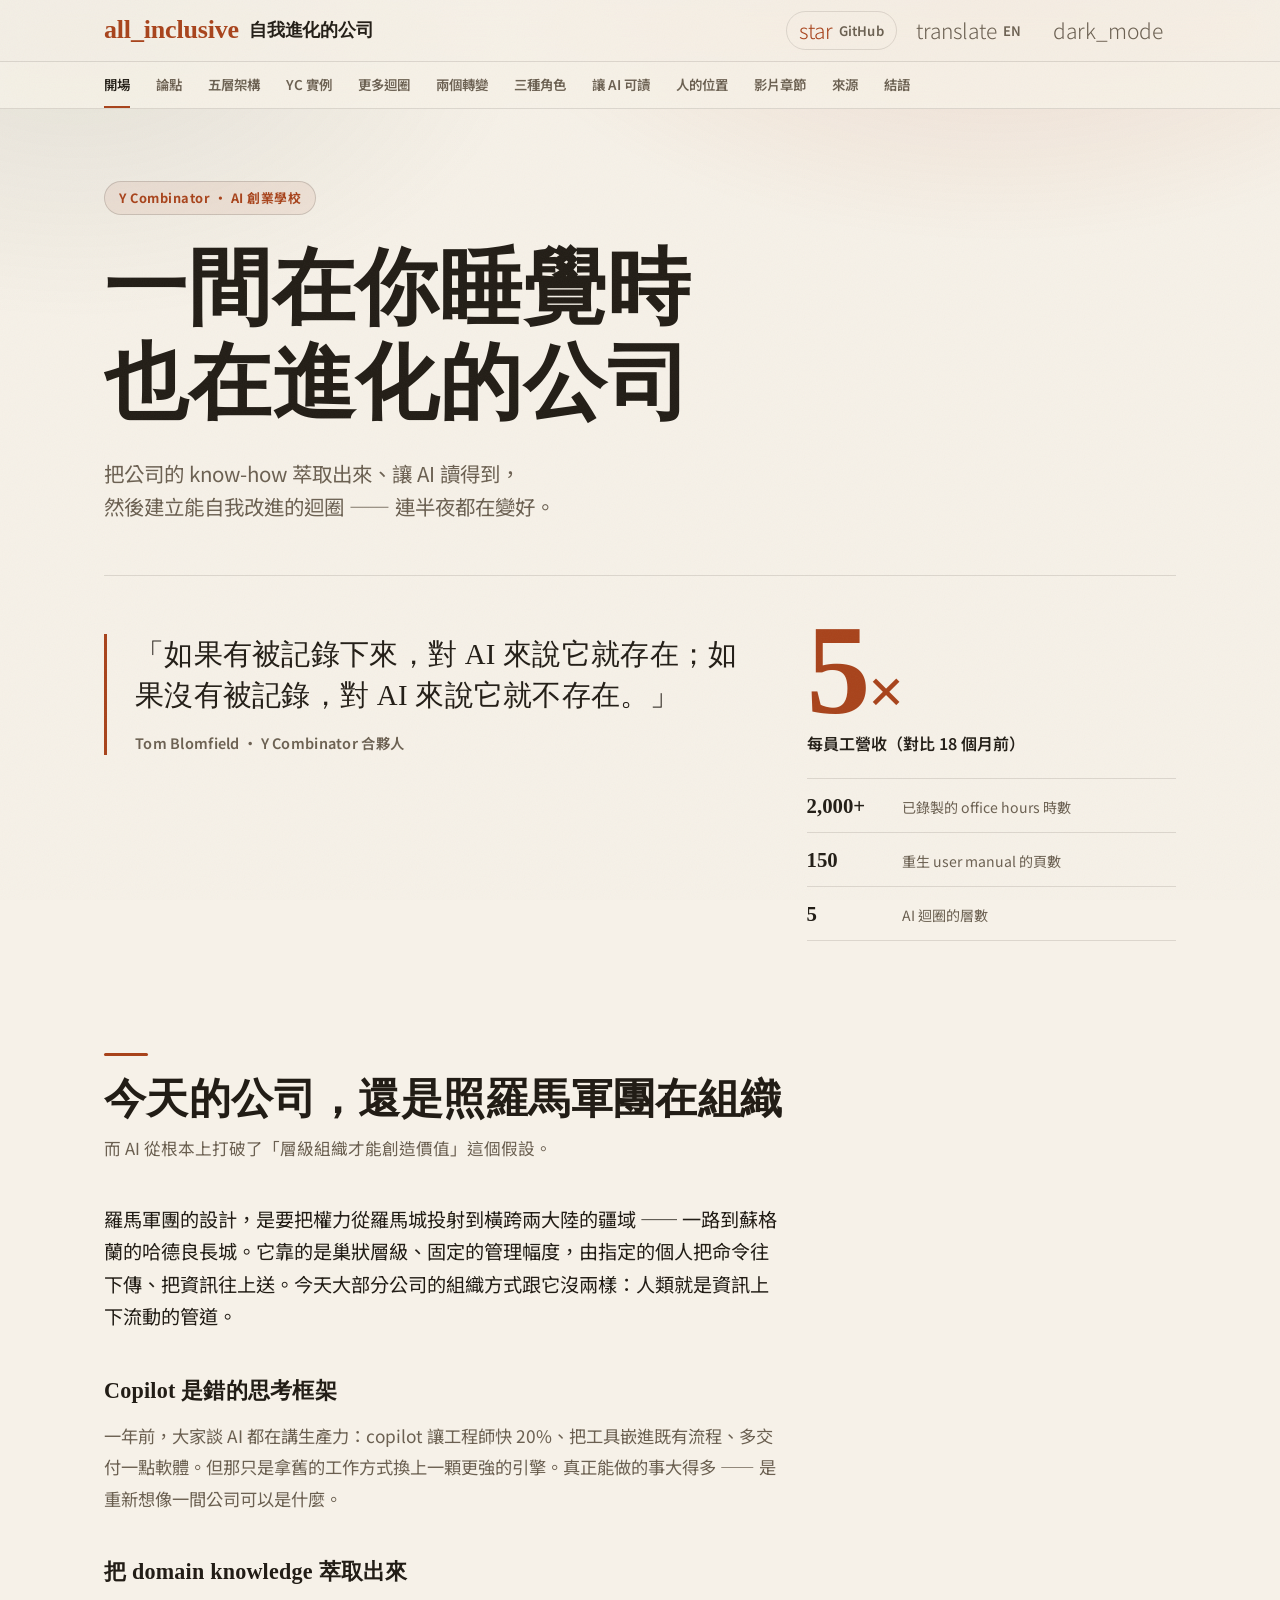
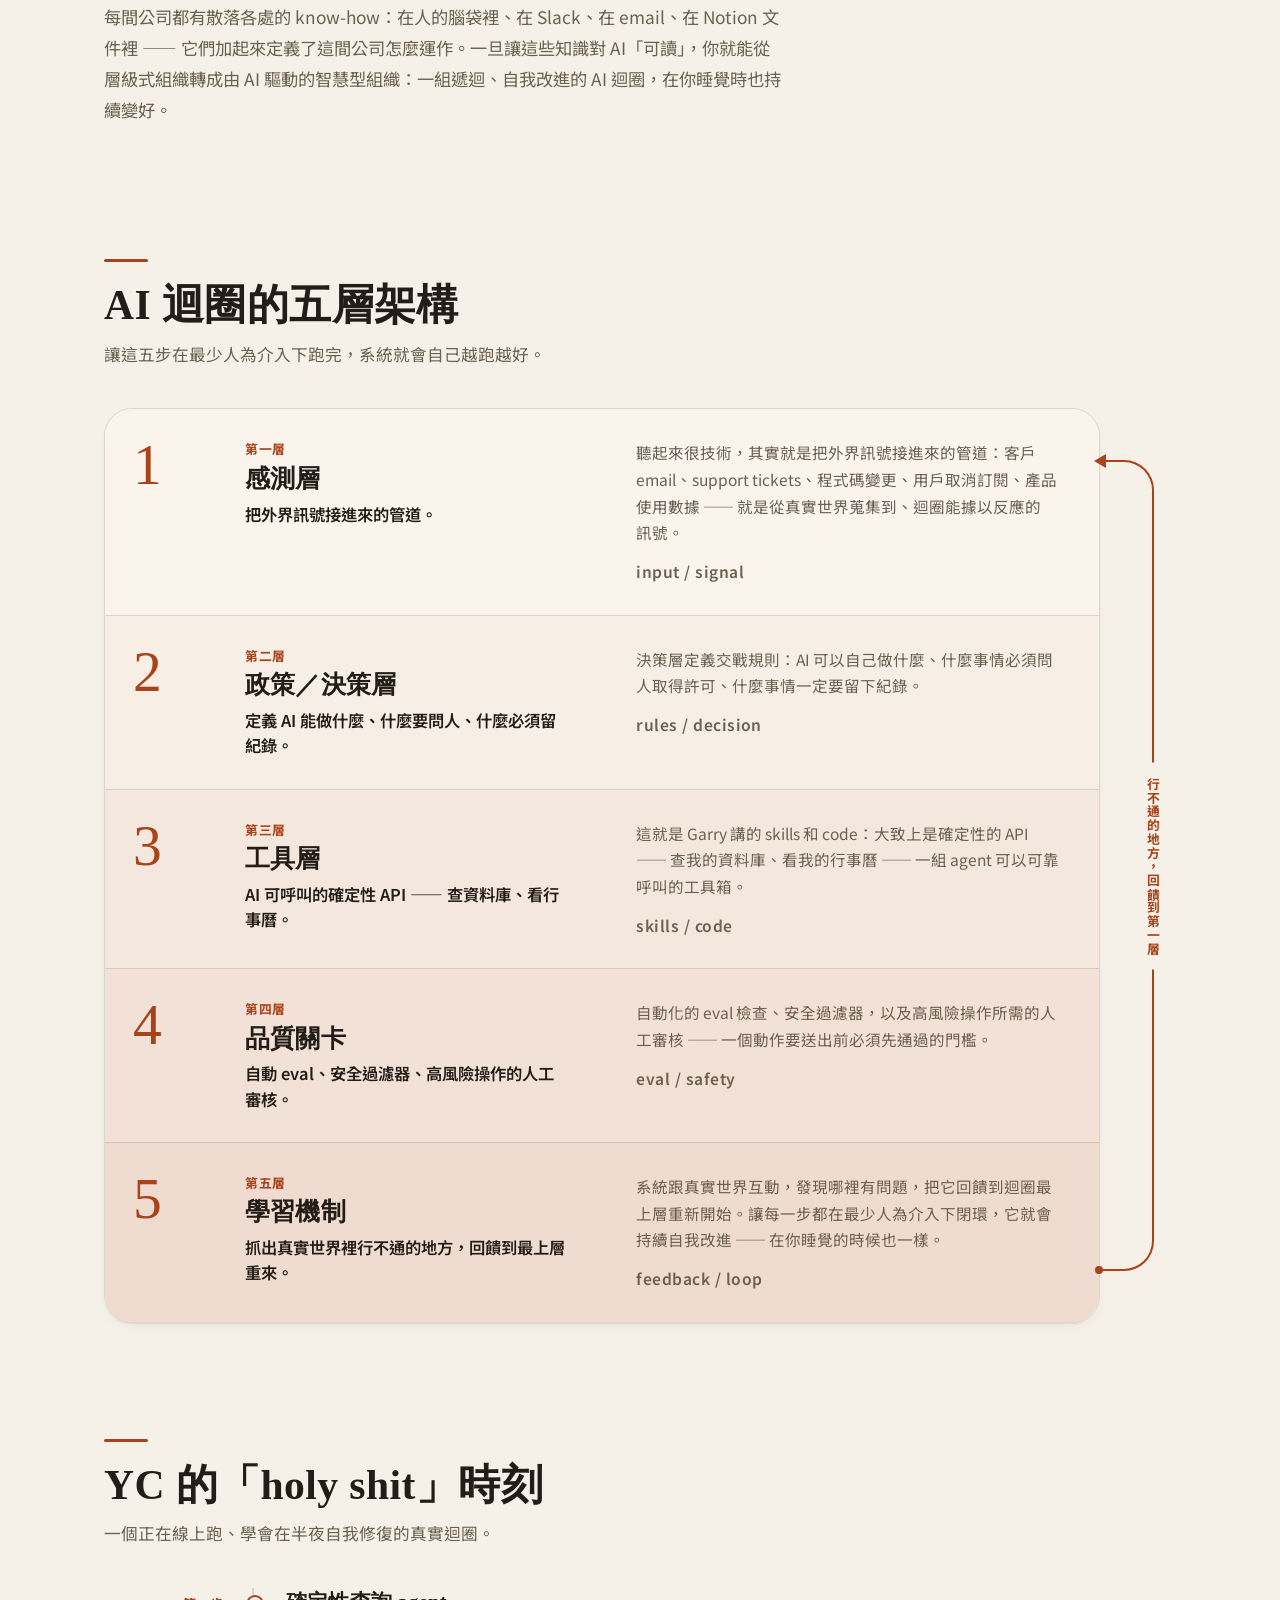
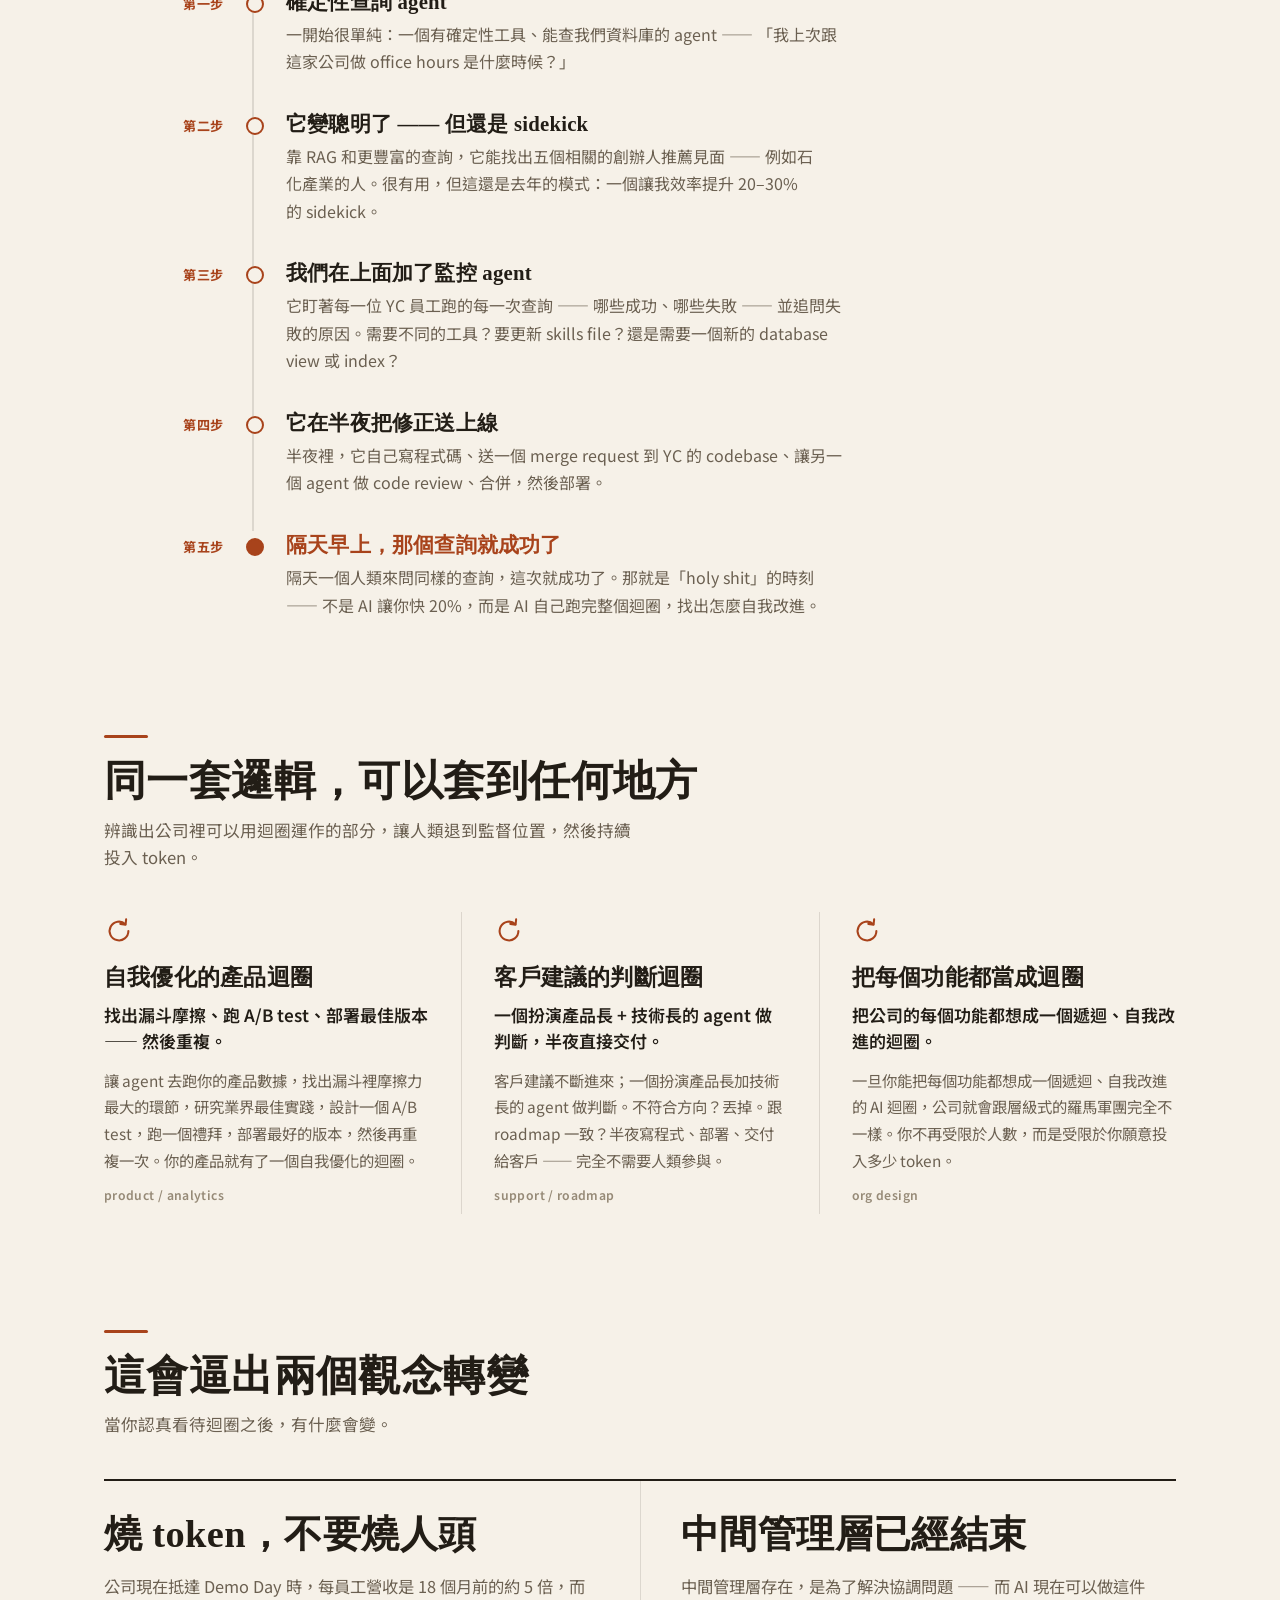
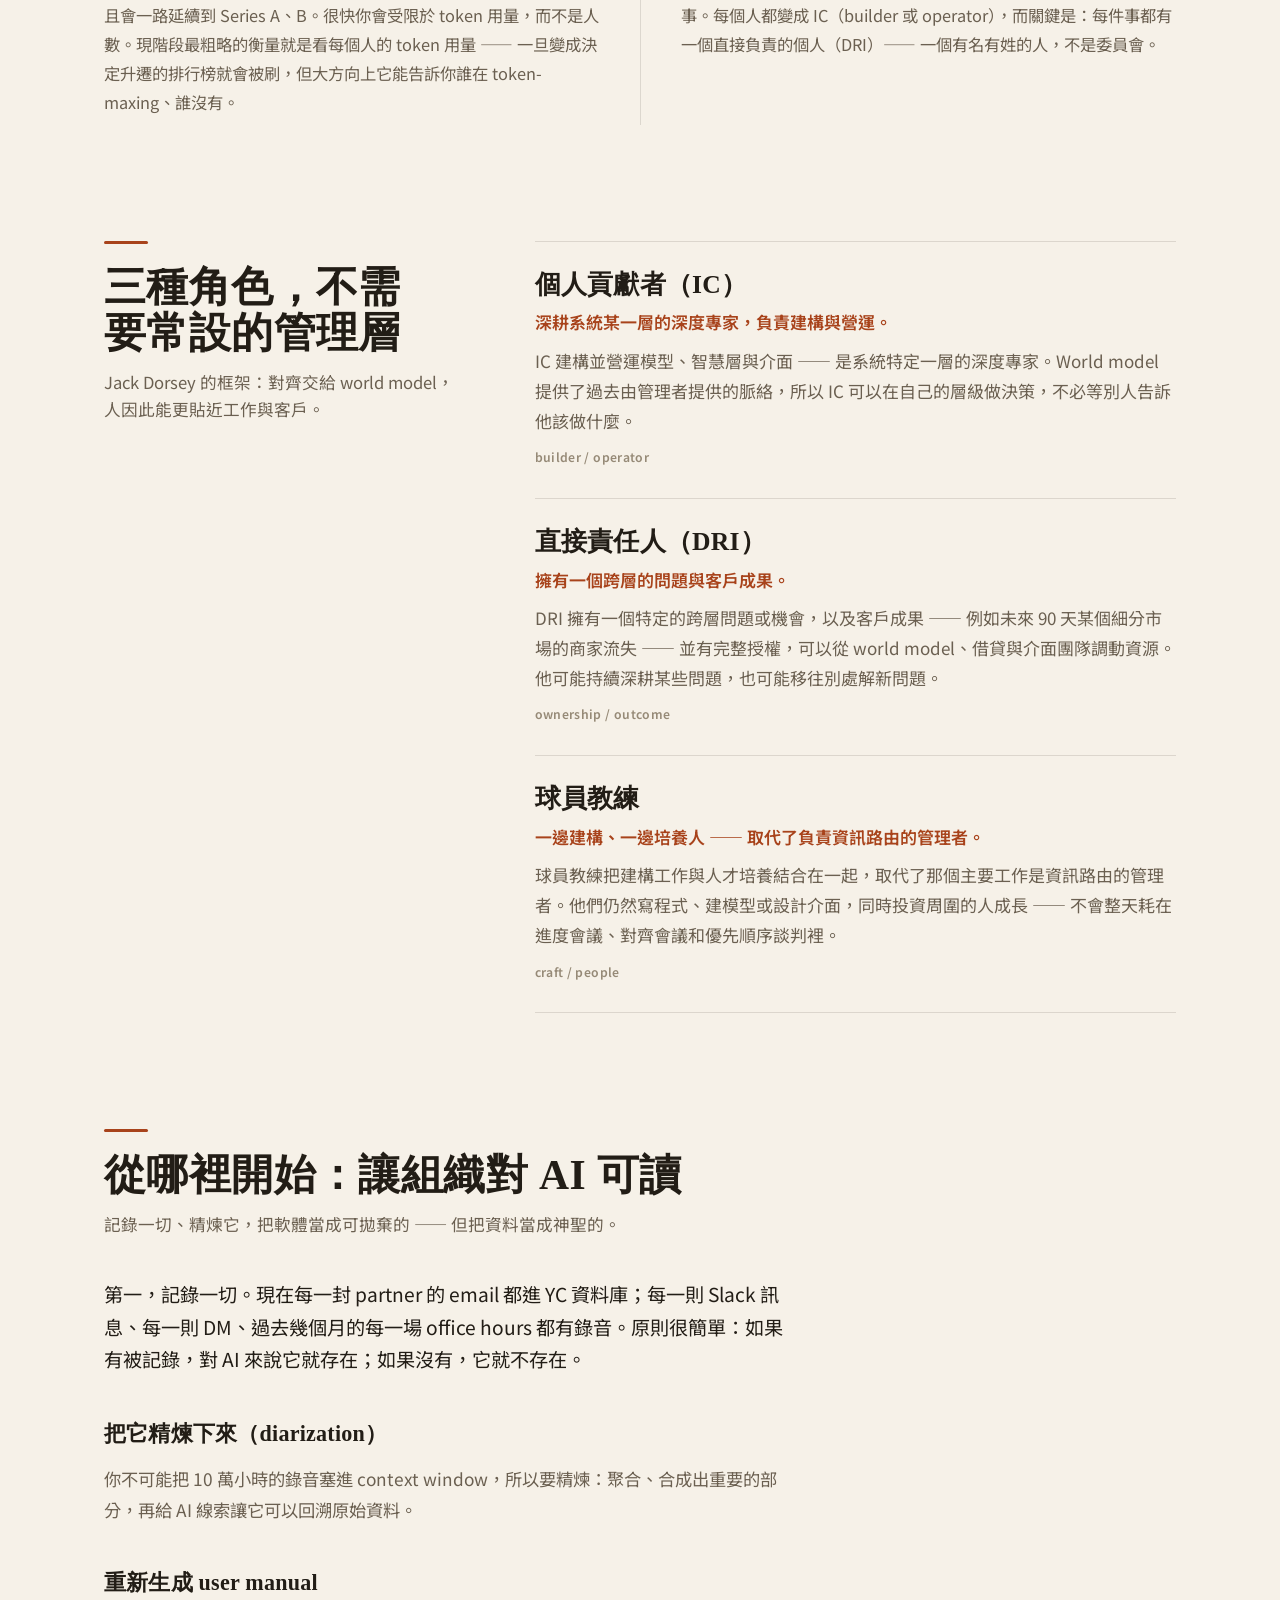
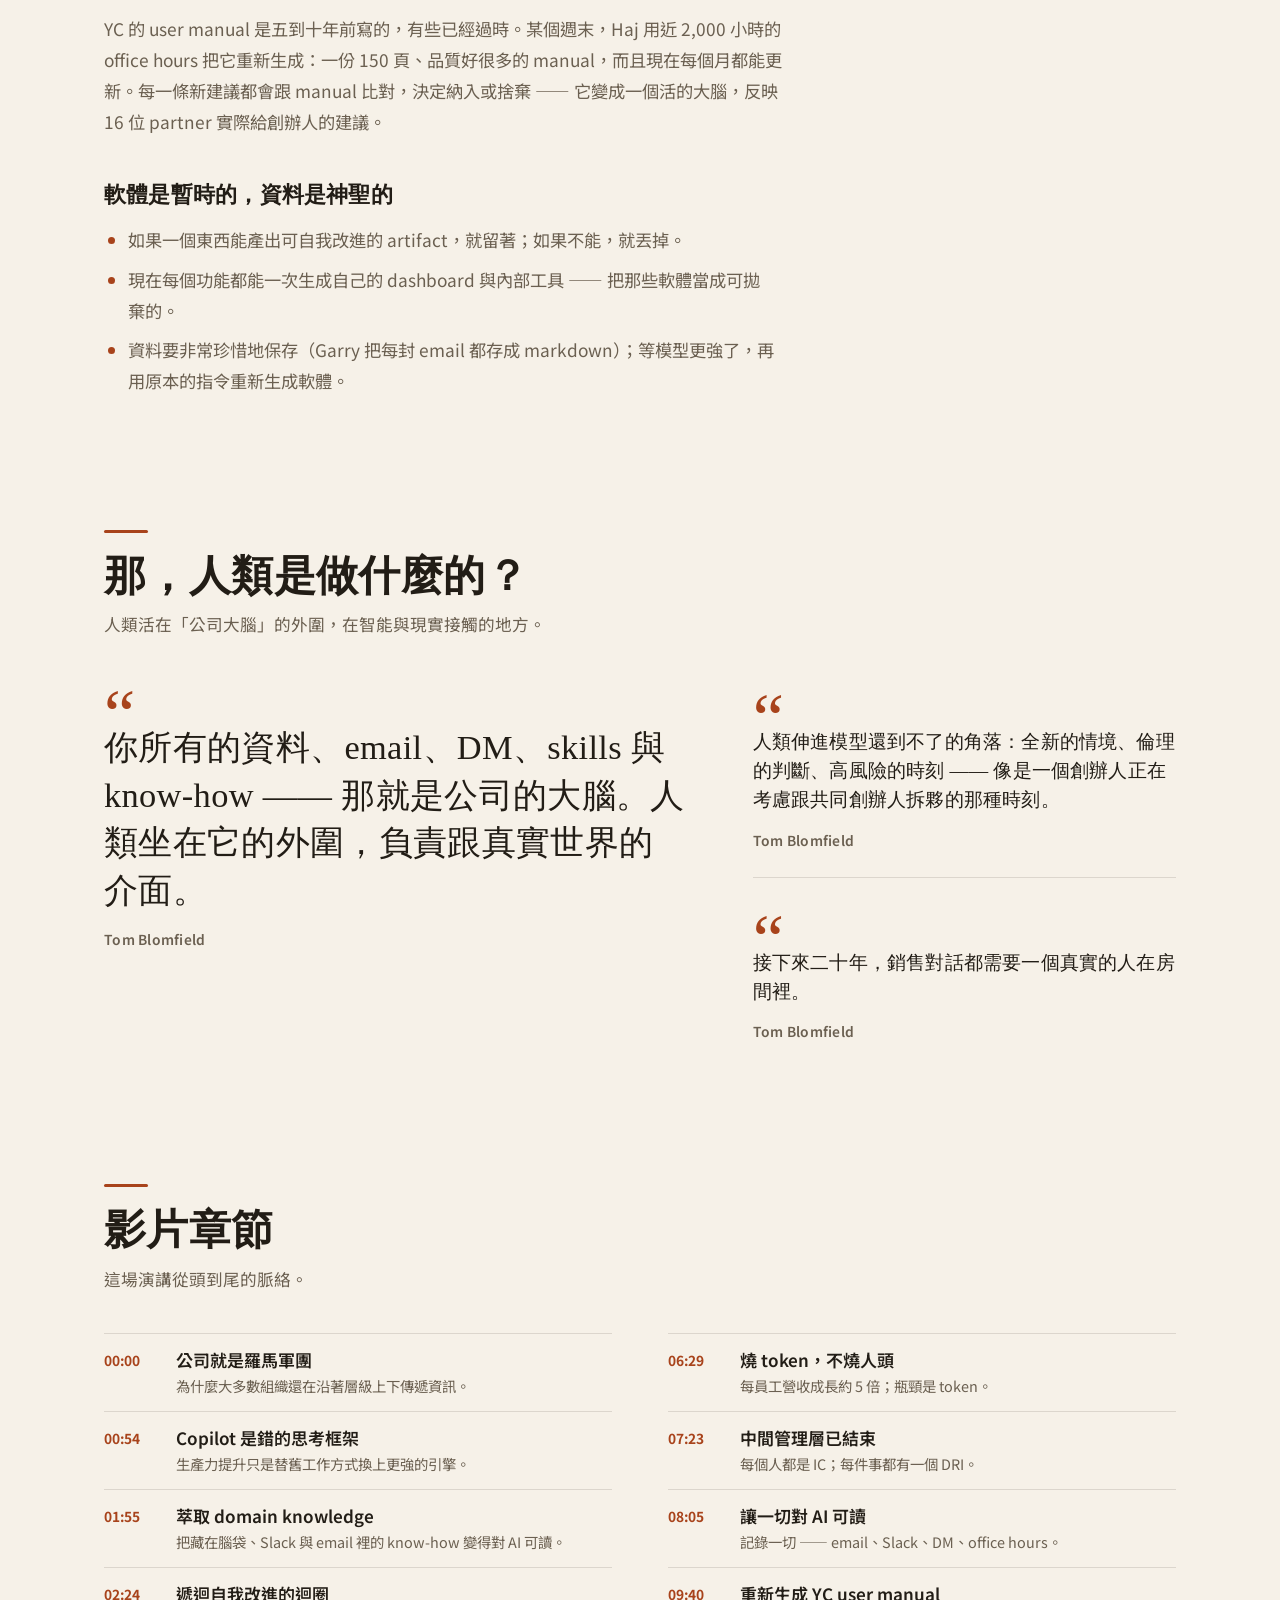
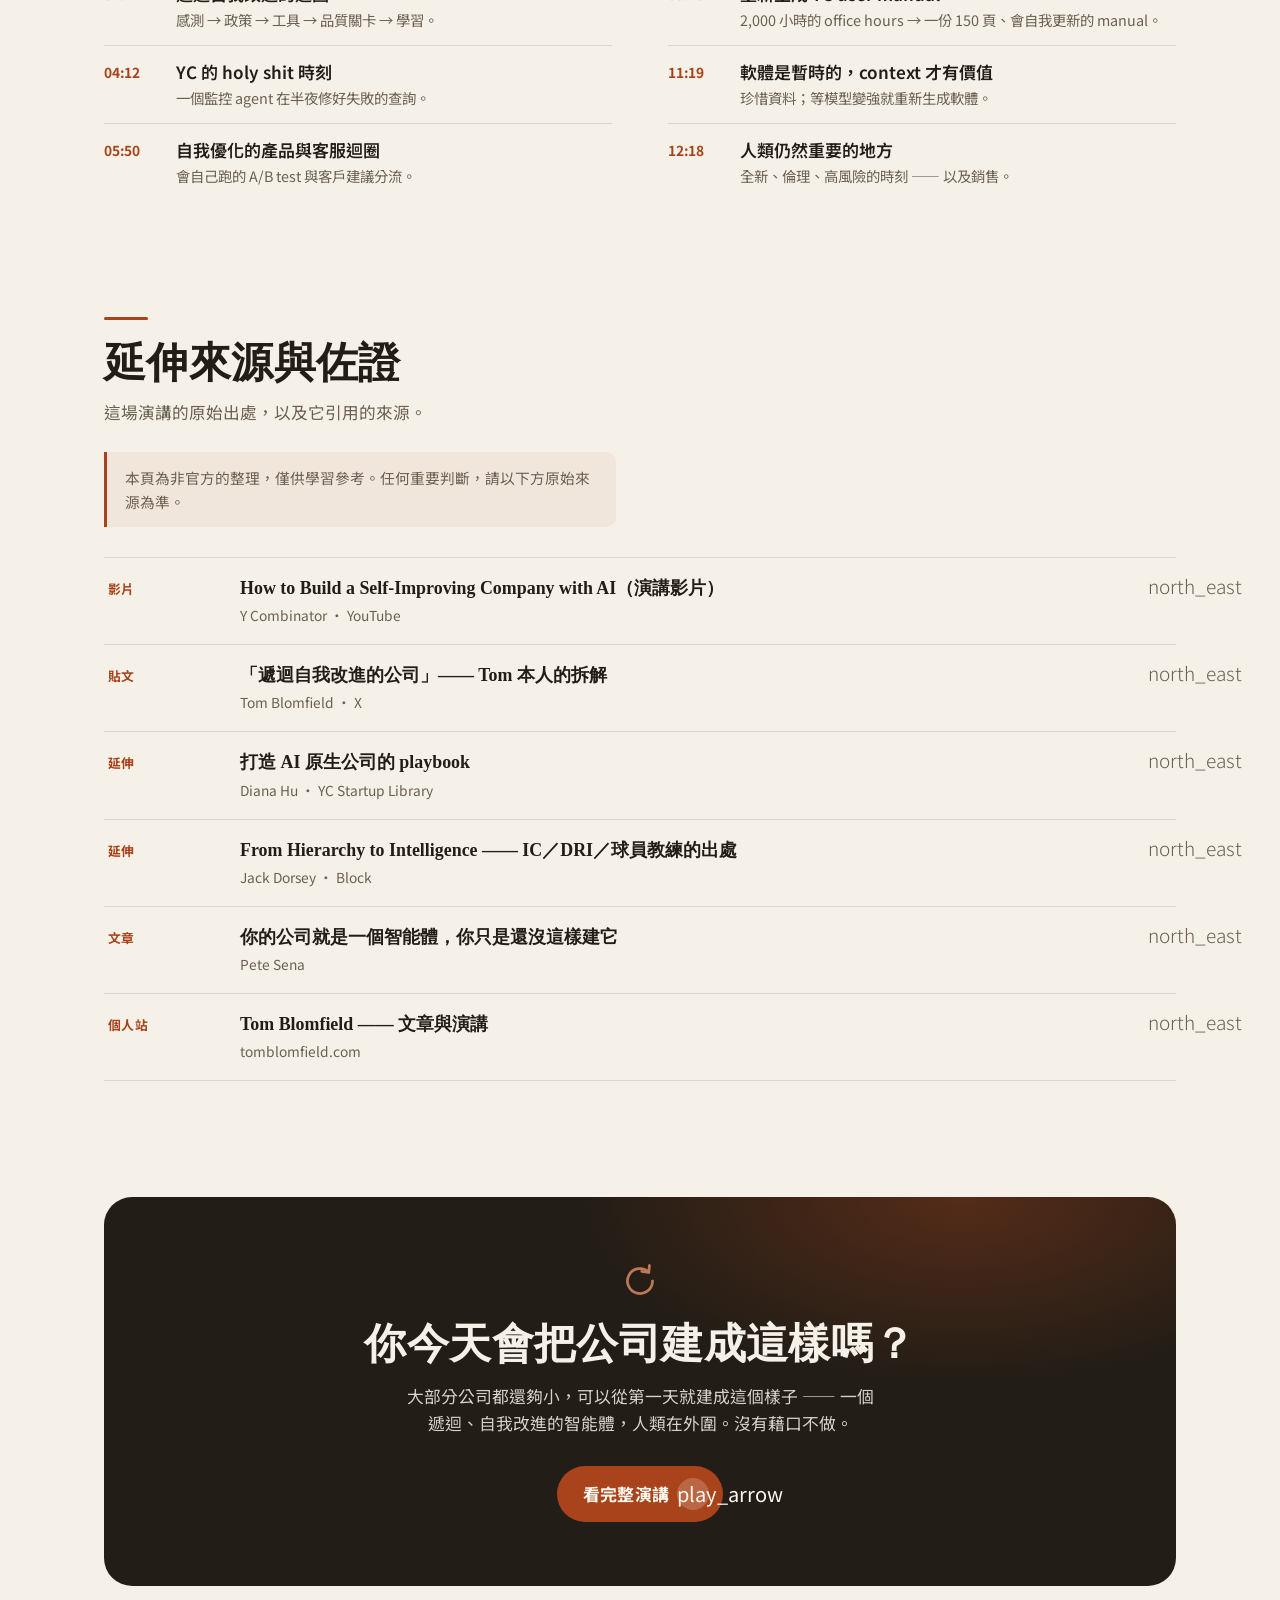
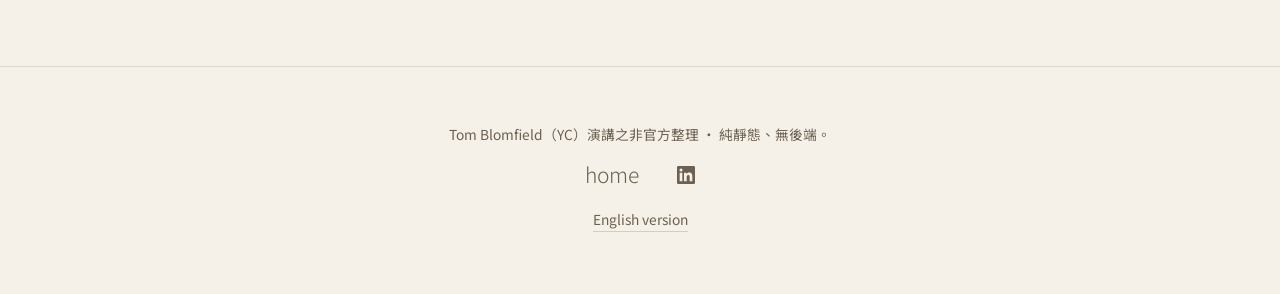
==== commit f1b02b24: "chore: 重新產生靜態 HTML 並換上新字體" ====
--- a/index.html
+++ b/index.html
@@ -20,7 +20,7 @@
   <link rel="alternate" hreflang="zh-Hant" href="https://self-improving-company-with-ai.peteraim.com/" />
   <link rel="alternate" hreflang="en" href="https://self-improving-company-with-ai.peteraim.com/en/" />
   <link rel="alternate" hreflang="x-default" href="https://self-improving-company-with-ai.peteraim.com/" />
-  <meta name="theme-color" content="#F6F1E8" />
+  <meta name="theme-color" content="#1F2327" />
 
   <!-- ==== Open Graph ==== -->
   <meta property="og:type" content="article" />
@@ -64,8 +64,8 @@
   <!-- ==== Fonts + icons (CDN, no local files) ==== -->
   <link rel="preconnect" href="https://fonts.googleapis.com" />
   <link rel="preconnect" href="https://fonts.gstatic.com" crossorigin />
-  <link href="https://fonts.googleapis.com/css2?family=Literata:opsz,wght@7..72,300..700&family=Plus+Jakarta+Sans:wght@400;500;600;700&family=Noto+Sans+TC:wght@400;500;700&family=Noto+Serif+TC:wght@500;600;900&display=swap" rel="stylesheet" />
-  <link href="https://fonts.googleapis.com/css2?family=Material+Symbols+Rounded:opsz,wght,FILL,GRAD@24,300,0,0&display=swap" rel="stylesheet" />
+  <link href="https://fonts.googleapis.com/css2?family=Barlow+Condensed:wght@500;600;700;800&family=Barlow:wght@400;500;600&family=Noto+Sans+TC:wght@400;500;700;900&display=swap" rel="stylesheet" />
+  <link href="https://fonts.googleapis.com/css2?family=Material+Symbols+Sharp:opsz,wght,FILL,GRAD@24,400,0,0&display=swap" rel="stylesheet" />
 
   <link rel="stylesheet" href="assets/styles.css" />
   <meta property="og:image:width" content="1200">
@@ -111,7 +111,7 @@
 
   <!-- ==== Composite sections (rendered in order from SITE_SECTIONS) ==== -->
   <main id="sections" aria-live="polite">
-<section class="section section--hero" id="overview" aria-labelledby="overview-heading"><header class="hero__head"><p class="hero__eyebrow">Y Combinator · AI 創業學校</p><h1 id="overview-heading">一間在你睡覺時也在進化的公司</h1><p class="hero__sub">把公司的 know-how 萃取出來、讓 AI 讀得到，然後建立能自我改進的迴圈 —— 連半夜都在變好。</p></header><div class="hero__body"><figure class="hero__lead"><blockquote>「如果有被記錄下來，對 AI 來說它就存在；如果沒有被記錄，對 AI 來說它就不存在。」</blockquote><figcaption>Tom Blomfield · Y Combinator 合夥人</figcaption></figure><aside class="hero__figures" aria-label="演講裡的數字"><p class="pull"><span class="pull__num">5<span class="pull__aff">×</span></span><span class="pull__label">每員工營收（對比 18 個月前）</span></p><dl class="ledger"><div class="ledger__row"><dt>2,000+</dt><dd>已錄製的 office hours 時數</dd></div><div class="ledger__row"><dt>150</dt><dd>重生 user manual 的頁數</dd></div><div class="ledger__row"><dt>5</dt><dd>AI 迴圈的層數</dd></div></dl></aside></div></section><section class="section section--prose" id="thesis" aria-labelledby="thesis-heading"><header class="section-head"><h2 id="thesis-heading">今天的公司，還是照羅馬軍團在組織</h2><p class="section-head__sub">而 AI 從根本上打破了「層級組織才能創造價值」這個假設。</p></header><div class="prose"><p>羅馬軍團的設計，是要把權力從羅馬城投射到橫跨兩大陸的疆域 —— 一路到蘇格蘭的哈德良長城。它靠的是巢狀層級、固定的管理幅度，由指定的個人把命令往下傳、把資訊往上送。今天大部分公司的組織方式跟它沒兩樣：人類就是資訊上下流動的管道。</p><h3>Copilot 是錯的思考框架</h3><p>一年前，大家談 AI 都在講生產力：copilot 讓工程師快 20%、把工具嵌進既有流程、多交付一點軟體。但那只是拿舊的工作方式換上一顆更強的引擎。真正能做的事大得多 —— 是重新想像一間公司可以是什麼。</p><h3>把 domain knowledge 萃取出來</h3><p>每間公司都有散落各處的 know-how：在人的腦袋裡、在 Slack、在 email、在 Notion 文件裡 —— 它們加起來定義了這間公司怎麼運作。一旦讓這些知識對 AI「可讀」，你就能從層級式組織轉成由 AI 驅動的智慧型組織：一組遞迴、自我改進的 AI 迴圈，在你睡覺時也持續變好。</p></div></section><section class="section section--layers" id="architecture" aria-labelledby="architecture-heading"><header class="section-head"><h2 id="architecture-heading">AI 迴圈的五層架構</h2><p class="section-head__sub">讓這五步在最少人為介入下跑完，系統就會自己越跑越好。</p></header><div class="layers-wrap"><ol class="layers"><li class="layer" id="sensor-layer" style="--i:0"><span class="layer__n" aria-hidden="true">1</span><div class="layer__head"><span class="layer__kicker">第一層</span><h3 class="layer__title">感測層</h3><p class="layer__sum">把外界訊號接進來的管道。</p></div><div class="layer__body"><p>聽起來很技術，其實就是把外界訊號接進來的管道：客戶 email、support tickets、程式碼變更、用戶取消訂閱、產品使用數據 —— 就是從真實世界蒐集到、迴圈能據以反應的訊號。</p><p class="tagline"><span class="sr-only">關鍵字: </span>input / signal</p></div></li><li class="layer" id="policy-layer" style="--i:1"><span class="layer__n" aria-hidden="true">2</span><div class="layer__head"><span class="layer__kicker">第二層</span><h3 class="layer__title">政策／決策層</h3><p class="layer__sum">定義 AI 能做什麼、什麼要問人、什麼必須留紀錄。</p></div><div class="layer__body"><p>決策層定義交戰規則：AI 可以自己做什麼、什麼事情必須問人取得許可、什麼事情一定要留下紀錄。</p><p class="tagline"><span class="sr-only">關鍵字: </span>rules / decision</p></div></li><li class="layer" id="tool-layer" style="--i:2"><span class="layer__n" aria-hidden="true">3</span><div class="layer__head"><span class="layer__kicker">第三層</span><h3 class="layer__title">工具層</h3><p class="layer__sum">AI 可呼叫的確定性 API —— 查資料庫、看行事曆。</p></div><div class="layer__body"><p>這就是 Garry 講的 skills 和 code：大致上是確定性的 API —— 查我的資料庫、看我的行事曆 —— 一組 agent 可以可靠呼叫的工具箱。</p><p class="tagline"><span class="sr-only">關鍵字: </span>skills / code</p></div></li><li class="layer" id="quality-gate" style="--i:3"><span class="layer__n" aria-hidden="true">4</span><div class="layer__head"><span class="layer__kicker">第四層</span><h3 class="layer__title">品質關卡</h3><p class="layer__sum">自動 eval、安全過濾器、高風險操作的人工審核。</p></div><div class="layer__body"><p>自動化的 eval 檢查、安全過濾器，以及高風險操作所需的人工審核 —— 一個動作要送出前必須先通過的門檻。</p><p class="tagline"><span class="sr-only">關鍵字: </span>eval / safety</p></div></li><li class="layer" id="learning-mechanism" style="--i:4"><span class="layer__n" aria-hidden="true">5</span><div class="layer__head"><span class="layer__kicker">第五層</span><h3 class="layer__title">學習機制</h3><p class="layer__sum">抓出真實世界裡行不通的地方，回饋到最上層重來。</p></div><div class="layer__body"><p>系統跟真實世界互動，發現哪裡有問題，把它回饋到迴圈最上層重新開始。讓每一步都在最少人為介入下閉環，它就會持續自我改進 —— 在你睡覺的時候也一樣。</p><p class="tagline"><span class="sr-only">關鍵字: </span>feedback / loop</p></div></li></ol><div class="layers__return" aria-hidden="true"><span class="layers__return-label">行不通的地方，回饋到第一層</span></div></div></section><section class="section section--timeline" id="case-study" aria-labelledby="case-study-heading"><header class="section-head"><h2 id="case-study-heading">YC 的「holy shit」時刻</h2><p class="section-head__sub">一個正在線上跑、學會在半夜自我修復的真實迴圈。</p></header><ol class="timeline"><li class="tl-item"><span class="tl-date">第一步</span><div class="tl-main"><h3 class="tl-title">確定性查詢 agent</h3><p class="tl-body">一開始很單純：一個有確定性工具、能查我們資料庫的 agent —— 「我上次跟這家公司做 office hours 是什麼時候？」</p></div></li><li class="tl-item"><span class="tl-date">第二步</span><div class="tl-main"><h3 class="tl-title">它變聰明了 —— 但還是 sidekick</h3><p class="tl-body">靠 RAG 和更豐富的查詢，它能找出五個相關的創辦人推薦見面 —— 例如石化產業的人。很有用，但這還是去年的模式：一個讓我效率提升 20–30% 的 sidekick。</p></div></li><li class="tl-item"><span class="tl-date">第三步</span><div class="tl-main"><h3 class="tl-title">我們在上面加了監控 agent</h3><p class="tl-body">它盯著每一位 YC 員工跑的每一次查詢 —— 哪些成功、哪些失敗 —— 並追問失敗的原因。需要不同的工具？要更新 skills file？還是需要一個新的 database view 或 index？</p></div></li><li class="tl-item"><span class="tl-date">第四步</span><div class="tl-main"><h3 class="tl-title">它在半夜把修正送上線</h3><p class="tl-body">半夜裡，它自己寫程式碼、送一個 merge request 到 YC 的 codebase、讓另一個 agent 做 code review、合併，然後部署。</p></div></li><li class="tl-item"><span class="tl-date">第五步</span><div class="tl-main"><h3 class="tl-title">隔天早上，那個查詢就成功了</h3><p class="tl-body">隔天一個人類來問同樣的查詢，這次就成功了。那就是「holy shit」的時刻 —— 不是 AI 讓你快 20%，而是 AI 自己跑完整個迴圈，找出怎麼自我改進。</p></div></li></ol></section><section class="section section--columns" id="loops" aria-labelledby="loops-heading"><header class="section-head"><h2 id="loops-heading">同一套邏輯，可以套到任何地方</h2><p class="section-head__sub">辨識出公司裡可以用迴圈運作的部分，讓人類退到監督位置，然後持續投入 token。</p></header><div class="columns"><article class="column" id="product-loop"><svg class="loop-glyph" viewBox="0 0 32 32" aria-hidden="true" focusable="false"><path d="M26 16a10 10 0 1 1-3.2-7.3" fill="none" stroke="currentColor" stroke-width="2.2" stroke-linecap="round"></path><path d="M23.6 3.6l-.6 5.6-5.6-.8" fill="none" stroke="currentColor" stroke-width="2.2" stroke-linecap="round" stroke-linejoin="round"></path></svg><h3 class="column__title">自我優化的產品迴圈</h3><p class="column__sum">找出漏斗摩擦、跑 A/B test、部署最佳版本 —— 然後重複。</p><p class="column__body">讓 agent 去跑你的產品數據，找出漏斗裡摩擦力最大的環節，研究業界最佳實踐，設計一個 A/B test，跑一個禮拜，部署最好的版本，然後再重複一次。你的產品就有了一個自我優化的迴圈。</p><p class="tagline"><span class="sr-only">關鍵字: </span>product / analytics</p></article><article class="column" id="support-loop"><svg class="loop-glyph" viewBox="0 0 32 32" aria-hidden="true" focusable="false"><path d="M26 16a10 10 0 1 1-3.2-7.3" fill="none" stroke="currentColor" stroke-width="2.2" stroke-linecap="round"></path><path d="M23.6 3.6l-.6 5.6-5.6-.8" fill="none" stroke="currentColor" stroke-width="2.2" stroke-linecap="round" stroke-linejoin="round"></path></svg><h3 class="column__title">客戶建議的判斷迴圈</h3><p class="column__sum">一個扮演產品長 + 技術長的 agent 做判斷，半夜直接交付。</p><p class="column__body">客戶建議不斷進來；一個扮演產品長加技術長的 agent 做判斷。不符合方向？丟掉。跟 roadmap 一致？半夜寫程式、部署、交付給客戶 —— 完全不需要人類參與。</p><p class="tagline"><span class="sr-only">關鍵字: </span>support / roadmap</p></article><article class="column" id="every-function"><svg class="loop-glyph" viewBox="0 0 32 32" aria-hidden="true" focusable="false"><path d="M26 16a10 10 0 1 1-3.2-7.3" fill="none" stroke="currentColor" stroke-width="2.2" stroke-linecap="round"></path><path d="M23.6 3.6l-.6 5.6-5.6-.8" fill="none" stroke="currentColor" stroke-width="2.2" stroke-linecap="round" stroke-linejoin="round"></path></svg><h3 class="column__title">把每個功能都當成迴圈</h3><p class="column__sum">把公司的每個功能都想成一個遞迴、自我改進的迴圈。</p><p class="column__body">一旦你能把每個功能都想成一個遞迴、自我改進的 AI 迴圈，公司就會跟層級式的羅馬軍團完全不一樣。你不再受限於人數，而是受限於你願意投入多少 token。</p><p class="tagline"><span class="sr-only">關鍵字: </span>org design</p></article></div></section><section class="section section--spread" id="shifts" aria-labelledby="shifts-heading"><header class="section-head"><h2 id="shifts-heading">這會逼出兩個觀念轉變</h2><p class="section-head__sub">當你認真看待迴圈之後，有什麼會變。</p></header><div class="spread"><article class="spread__item"><h3 class="spread__q">燒 token，不要燒人頭</h3><p class="spread__a">公司現在抵達 Demo Day 時，每員工營收是 18 個月前的約 5 倍，而且會一路延續到 Series A、B。很快你會受限於 token 用量，而不是人數。現階段最粗略的衡量就是看每個人的 token 用量 —— 一旦變成決定升遷的排行榜就會被刷，但大方向上它能告訴你誰在 token-maxing、誰沒有。</p></article><article class="spread__item"><h3 class="spread__q">中間管理層已經結束</h3><p class="spread__a">中間管理層存在，是為了解決協調問題 —— 而 AI 現在可以做這件事。每個人都變成 IC（builder 或 operator），而關鍵是：每件事都有一個直接負責的個人（DRI）—— 一個有名有姓的人，不是委員會。</p></article></div></section><section class="section section--entries" id="roles" aria-labelledby="roles-heading"><div class="split"><header class="section-head"><h2 id="roles-heading">三種角色，不需要常設的管理層</h2><p class="section-head__sub">Jack Dorsey 的框架：對齊交給 world model，人因此能更貼近工作與客戶。</p></header><div class="entries"><article class="entry" id="role-ic"><h3 class="entry__title">個人貢獻者（IC）</h3><p class="entry__sum">深耕系統某一層的深度專家，負責建構與營運。</p><p class="entry__body">IC 建構並營運模型、智慧層與介面 —— 是系統特定一層的深度專家。World model 提供了過去由管理者提供的脈絡，所以 IC 可以在自己的層級做決策，不必等別人告訴他該做什麼。</p><p class="tagline"><span class="sr-only">關鍵字: </span>builder / operator</p></article><article class="entry" id="role-dri"><h3 class="entry__title">直接責任人（DRI）</h3><p class="entry__sum">擁有一個跨層的問題與客戶成果。</p><p class="entry__body">DRI 擁有一個特定的跨層問題或機會，以及客戶成果 —— 例如未來 90 天某個細分市場的商家流失 —— 並有完整授權，可以從 world model、借貸與介面團隊調動資源。他可能持續深耕某些問題，也可能移往別處解新問題。</p><p class="tagline"><span class="sr-only">關鍵字: </span>ownership / outcome</p></article><article class="entry" id="role-player-coach"><h3 class="entry__title">球員教練</h3><p class="entry__sum">一邊建構、一邊培養人 —— 取代了負責資訊路由的管理者。</p><p class="entry__body">球員教練把建構工作與人才培養結合在一起，取代了那個主要工作是資訊路由的管理者。他們仍然寫程式、建模型或設計介面，同時投資周圍的人成長 —— 不會整天耗在進度會議、對齊會議和優先順序談判裡。</p><p class="tagline"><span class="sr-only">關鍵字: </span>craft / people</p></article></div></div></section><section class="section section--prose" id="legible" aria-labelledby="legible-heading"><header class="section-head"><h2 id="legible-heading">從哪裡開始：讓組織對 AI 可讀</h2><p class="section-head__sub">記錄一切、精煉它，把軟體當成可拋棄的 —— 但把資料當成神聖的。</p></header><div class="prose"><p>第一，記錄一切。現在每一封 partner 的 email 都進 YC 資料庫；每一則 Slack 訊息、每一則 DM、過去幾個月的每一場 office hours 都有錄音。原則很簡單：如果有被記錄，對 AI 來說它就存在；如果沒有，它就不存在。</p><h3>把它精煉下來（diarization）</h3><p>你不可能把 10 萬小時的錄音塞進 context window，所以要精煉：聚合、合成出重要的部分，再給 AI 線索讓它可以回溯原始資料。</p><h3>重新生成 user manual</h3><p>YC 的 user manual 是五到十年前寫的，有些已經過時。某個週末，Haj 用近 2,000 小時的 office hours 把它重新生成：一份 150 頁、品質好很多的 manual，而且現在每個月都能更新。每一條新建議都會跟 manual 比對，決定納入或捨棄 —— 它變成一個活的大腦，反映 16 位 partner 實際給創辦人的建議。</p><h3>軟體是暫時的，資料是神聖的</h3><ul><li>如果一個東西能產出可自我改進的 artifact，就留著；如果不能，就丟掉。</li><li>現在每個功能都能一次生成自己的 dashboard 與內部工具 —— 把那些軟體當成可拋棄的。</li><li>資料要非常珍惜地保存（Garry 把每封 email 都存成 markdown）；等模型更強了，再用原本的指令重新生成軟體。</li></ul></div></section><section class="section section--quotes" id="humans" aria-labelledby="humans-heading"><header class="section-head"><h2 id="humans-heading">那，人類是做什麼的？</h2><p class="section-head__sub">人類活在「公司大腦」的外圍，在智能與現實接觸的地方。</p></header><div class="quotes"><figure class="quote"><blockquote>你所有的資料、email、DM、skills 與 know-how —— 那就是公司的大腦。人類坐在它的外圍，負責跟真實世界的介面。</blockquote><figcaption class="quote-by">Tom Blomfield</figcaption></figure><figure class="quote"><blockquote>人類伸進模型還到不了的角落：全新的情境、倫理的判斷、高風險的時刻 —— 像是一個創辦人正在考慮跟共同創辦人拆夥的那種時刻。</blockquote><figcaption class="quote-by">Tom Blomfield</figcaption></figure><figure class="quote"><blockquote>接下來二十年，銷售對話都需要一個真實的人在房間裡。</blockquote><figcaption class="quote-by">Tom Blomfield</figcaption></figure></div></section><section class="section section--chapters" id="chapters" aria-labelledby="chapters-heading"><header class="section-head"><h2 id="chapters-heading">影片章節</h2><p class="section-head__sub">這場演講從頭到尾的脈絡。</p></header><ol class="toc"><li class="toc__item"><a class="toc__link" href="https://www.youtube.com/watch?v=X_JsIHUfUjc&amp;t=0s" target="_blank" rel="noopener"><span class="toc__time">00:00</span><span class="toc__text"><span class="toc__title">公司就是羅馬軍團</span><span class="toc__body">為什麼大多數組織還在沿著層級上下傳遞資訊。</span></span></a></li><li class="toc__item"><a class="toc__link" href="https://www.youtube.com/watch?v=X_JsIHUfUjc&amp;t=54s" target="_blank" rel="noopener"><span class="toc__time">00:54</span><span class="toc__text"><span class="toc__title">Copilot 是錯的思考框架</span><span class="toc__body">生產力提升只是替舊工作方式換上更強的引擎。</span></span></a></li><li class="toc__item"><a class="toc__link" href="https://www.youtube.com/watch?v=X_JsIHUfUjc&amp;t=115s" target="_blank" rel="noopener"><span class="toc__time">01:55</span><span class="toc__text"><span class="toc__title">萃取 domain knowledge</span><span class="toc__body">把藏在腦袋、Slack 與 email 裡的 know-how 變得對 AI 可讀。</span></span></a></li><li class="toc__item"><a class="toc__link" href="https://www.youtube.com/watch?v=X_JsIHUfUjc&amp;t=144s" target="_blank" rel="noopener"><span class="toc__time">02:24</span><span class="toc__text"><span class="toc__title">遞迴自我改進的迴圈</span><span class="toc__body">感測 → 政策 → 工具 → 品質關卡 → 學習。</span></span></a></li><li class="toc__item"><a class="toc__link" href="https://www.youtube.com/watch?v=X_JsIHUfUjc&amp;t=252s" target="_blank" rel="noopener"><span class="toc__time">04:12</span><span class="toc__text"><span class="toc__title">YC 的 holy shit 時刻</span><span class="toc__body">一個監控 agent 在半夜修好失敗的查詢。</span></span></a></li><li class="toc__item"><a class="toc__link" href="https://www.youtube.com/watch?v=X_JsIHUfUjc&amp;t=350s" target="_blank" rel="noopener"><span class="toc__time">05:50</span><span class="toc__text"><span class="toc__title">自我優化的產品與客服迴圈</span><span class="toc__body">會自己跑的 A/B test 與客戶建議分流。</span></span></a></li><li class="toc__item"><a class="toc__link" href="https://www.youtube.com/watch?v=X_JsIHUfUjc&amp;t=389s" target="_blank" rel="noopener"><span class="toc__time">06:29</span><span class="toc__text"><span class="toc__title">燒 token，不燒人頭</span><span class="toc__body">每員工營收成長約 5 倍；瓶頸是 token。</span></span></a></li><li class="toc__item"><a class="toc__link" href="https://www.youtube.com/watch?v=X_JsIHUfUjc&amp;t=443s" target="_blank" rel="noopener"><span class="toc__time">07:23</span><span class="toc__text"><span class="toc__title">中間管理層已結束</span><span class="toc__body">每個人都是 IC；每件事都有一個 DRI。</span></span></a></li><li class="toc__item"><a class="toc__link" href="https://www.youtube.com/watch?v=X_JsIHUfUjc&amp;t=485s" target="_blank" rel="noopener"><span class="toc__time">08:05</span><span class="toc__text"><span class="toc__title">讓一切對 AI 可讀</span><span class="toc__body">記錄一切 —— email、Slack、DM、office hours。</span></span></a></li><li class="toc__item"><a class="toc__link" href="https://www.youtube.com/watch?v=X_JsIHUfUjc&amp;t=580s" target="_blank" rel="noopener"><span class="toc__time">09:40</span><span class="toc__text"><span class="toc__title">重新生成 YC user manual</span><span class="toc__body">2,000 小時的 office hours → 一份 150 頁、會自我更新的 manual。</span></span></a></li><li class="toc__item"><a class="toc__link" href="https://www.youtube.com/watch?v=X_JsIHUfUjc&amp;t=679s" target="_blank" rel="noopener"><span class="toc__time">11:19</span><span class="toc__text"><span class="toc__title">軟體是暫時的，context 才有價值</span><span class="toc__body">珍惜資料；等模型變強就重新生成軟體。</span></span></a></li><li class="toc__item"><a class="toc__link" href="https://www.youtube.com/watch?v=X_JsIHUfUjc&amp;t=738s" target="_blank" rel="noopener"><span class="toc__time">12:18</span><span class="toc__text"><span class="toc__title">人類仍然重要的地方</span><span class="toc__body">全新、倫理、高風險的時刻 —— 以及銷售。</span></span></a></li></ol></section><section class="section section--sources" id="sources" aria-labelledby="sources-heading"><header class="section-head"><h2 id="sources-heading">延伸來源與佐證</h2><p class="section-head__sub">這場演講的原始出處，以及它引用的來源。</p></header><p class="sources__note">本頁為非官方的整理，僅供學習參考。任何重要判斷，請以下方原始來源為準。</p><ol class="bib"><li class="bib__item"><a class="bib__link" href="https://www.youtube.com/watch?v=X_JsIHUfUjc" target="_blank" rel="noopener"><span class="bib__kind">影片</span><span class="bib__text"><span class="bib__title">How to Build a Self-Improving Company with AI（演講影片）</span><span class="bib__by">Y Combinator · YouTube</span></span><span class="material-symbols-rounded bib__go" aria-hidden="true">north_east</span></a></li><li class="bib__item"><a class="bib__link" href="https://x.com/t_blom/status/2056909934156280088" target="_blank" rel="noopener"><span class="bib__kind">貼文</span><span class="bib__text"><span class="bib__title">「遞迴自我改進的公司」—— Tom 本人的拆解</span><span class="bib__by">Tom Blomfield · X</span></span><span class="material-symbols-rounded bib__go" aria-hidden="true">north_east</span></a></li><li class="bib__item"><a class="bib__link" href="https://www.ycombinator.com/library/OX-the-playbook-for-building-an-ai-native-company" target="_blank" rel="noopener"><span class="bib__kind">延伸</span><span class="bib__text"><span class="bib__title">打造 AI 原生公司的 playbook</span><span class="bib__by">Diana Hu · YC Startup Library</span></span><span class="material-symbols-rounded bib__go" aria-hidden="true">north_east</span></a></li><li class="bib__item"><a class="bib__link" href="https://block.xyz/inside/from-hierarchy-to-intelligence" target="_blank" rel="noopener"><span class="bib__kind">延伸</span><span class="bib__text"><span class="bib__title">From Hierarchy to Intelligence —— IC／DRI／球員教練的出處</span><span class="bib__by">Jack Dorsey · Block</span></span><span class="material-symbols-rounded bib__go" aria-hidden="true">north_east</span></a></li><li class="bib__item"><a class="bib__link" href="https://petesena.substack.com/p/your-company-is-an-intelligence-you" target="_blank" rel="noopener"><span class="bib__kind">文章</span><span class="bib__text"><span class="bib__title">你的公司就是一個智能體，你只是還沒這樣建它</span><span class="bib__by">Pete Sena</span></span><span class="material-symbols-rounded bib__go" aria-hidden="true">north_east</span></a></li><li class="bib__item"><a class="bib__link" href="https://tomblomfield.com/" target="_blank" rel="noopener"><span class="bib__kind">個人站</span><span class="bib__text"><span class="bib__title">Tom Blomfield —— 文章與演講</span><span class="bib__by">tomblomfield.com</span></span><span class="material-symbols-rounded bib__go" aria-hidden="true">north_east</span></a></li></ol></section><section class="section section--cta" id="closing"><div class="cta-card"><svg class="loop-glyph" viewBox="0 0 32 32" aria-hidden="true" focusable="false"><path d="M26 16a10 10 0 1 1-3.2-7.3" fill="none" stroke="currentColor" stroke-width="2.2" stroke-linecap="round"></path><path d="M23.6 3.6l-.6 5.6-5.6-.8" fill="none" stroke="currentColor" stroke-width="2.2" stroke-linecap="round" stroke-linejoin="round"></path></svg><h2>你今天會把公司建成這樣嗎？</h2><p>大部分公司都還夠小，可以從第一天就建成這個樣子 —— 一個遞迴、自我改進的智能體，人類在外圍。沒有藉口不做。</p><a class="cta-btn" href="https://www.youtube.com/watch?v=X_JsIHUfUjc" target="_blank" rel="noopener">看完整演講<span class="cta-btn__icon"><span class="material-symbols-rounded" aria-hidden="true">play_arrow</span></span></a></div></section>
+<section class="section section--hero" id="overview" aria-labelledby="overview-heading"><div class="hero__grid"><header class="hero__head"><p class="hero__eyebrow">Y Combinator · AI 創業學校</p><h1 id="overview-heading">一間在你睡覺時也在進化的公司</h1><p class="hero__sub">把公司的 know-how 萃取出來、讓 AI 讀得到，然後建立能自我改進的迴圈 —— 連半夜都在變好。</p></header><figure class="loopviz" role="group" aria-label="五層 AI 迴圈在夜裡從 00:00 跑到 08:00"><div class="loopviz__stage"><div class="loopviz__ring"><svg class="lv-svg" viewBox="0 0 820 620" aria-hidden="true" focusable="false"><g class="lv-ticks"><line class="lv-tick is-major" x1="410" y1="74" x2="410" y2="60"></line><line class="lv-tick" x1="422.35" y1="74.32" x2="422.72" y2="67.33"></line><line class="lv-tick" x1="434.67" y1="75.29" x2="435.4" y2="68.33"></line><line class="lv-tick" x1="446.92" y1="76.91" x2="448.01" y2="69.99"></line><line class="lv-tick" x1="459.07" y1="79.16" x2="460.52" y2="72.31"></line><line class="lv-tick" x1="471.08" y1="82.04" x2="472.89" y2="75.28"></line><line class="lv-tick" x1="482.93" y1="85.55" x2="485.09" y2="78.89"></line><line class="lv-tick" x1="494.57" y1="89.68" x2="497.08" y2="83.14"></line><line class="lv-tick is-major" x1="505.99" y1="94.4" x2="511.68" y2="81.61"></line><line class="lv-tick" x1="517.14" y1="99.72" x2="520.32" y2="93.49"></line><line class="lv-tick" x1="528" y1="105.62" x2="531.5" y2="99.56"></line><line class="lv-tick" x1="538.53" y1="112.07" x2="542.35" y2="106.2"></line><line class="lv-tick" x1="548.72" y1="119.07" x2="552.83" y2="113.41"></line><line class="lv-tick" x1="558.52" y1="126.59" x2="562.92" y2="121.15"></line><line class="lv-tick" x1="567.91" y1="134.62" x2="572.6" y2="129.42"></line><line class="lv-tick" x1="576.88" y1="143.12" x2="581.83" y2="138.17"></line><line class="lv-tick is-major" x1="585.38" y1="152.09" x2="595.79" y2="142.72"></line><line class="lv-tick" x1="593.41" y1="161.48" x2="598.85" y2="157.08"></line><line class="lv-tick" x1="600.93" y1="171.28" x2="606.59" y2="167.17"></line><line class="lv-tick" x1="607.93" y1="181.47" x2="613.8" y2="177.65"></line><line class="lv-tick" x1="614.38" y1="192" x2="620.44" y2="188.5"></line><line class="lv-tick" x1="620.28" y1="202.86" x2="626.51" y2="199.68"></line><line class="lv-tick" x1="625.6" y1="214.01" x2="631.99" y2="211.16"></line><line class="lv-tick" x1="630.32" y1="225.43" x2="636.86" y2="222.92"></line><line class="lv-tick is-major" x1="634.45" y1="237.07" x2="647.76" y2="232.75"></line><line class="lv-tick" x1="637.96" y1="248.92" x2="644.72" y2="247.11"></line><line class="lv-tick" x1="640.84" y1="260.93" x2="647.69" y2="259.48"></line><line class="lv-tick" x1="643.09" y1="273.08" x2="650.01" y2="271.99"></line><line class="lv-tick" x1="644.71" y1="285.33" x2="651.67" y2="284.6"></line><line class="lv-tick" x1="645.68" y1="297.65" x2="652.67" y2="297.28"></line><line class="lv-tick" x1="646" y1="310" x2="653" y2="310"></line><line class="lv-tick" x1="645.68" y1="322.35" x2="652.67" y2="322.72"></line><line class="lv-tick is-major" x1="644.71" y1="334.67" x2="658.63" y2="336.13"></line><line class="lv-tick" x1="643.09" y1="346.92" x2="650.01" y2="348.01"></line><line class="lv-tick" x1="640.84" y1="359.07" x2="647.69" y2="360.52"></line><line class="lv-tick" x1="637.96" y1="371.08" x2="644.72" y2="372.89"></line><line class="lv-tick" x1="634.45" y1="382.93" x2="641.11" y2="385.09"></line><line class="lv-tick" x1="630.32" y1="394.57" x2="636.86" y2="397.08"></line><line class="lv-tick" x1="625.6" y1="405.99" x2="631.99" y2="408.84"></line><line class="lv-tick" x1="620.28" y1="417.14" x2="626.51" y2="420.32"></line><line class="lv-tick is-major" x1="614.38" y1="428" x2="626.51" y2="435"></line><line class="lv-tick" x1="607.93" y1="438.53" x2="613.8" y2="442.35"></line><line class="lv-tick" x1="600.93" y1="448.72" x2="606.59" y2="452.83"></line><line class="lv-tick" x1="593.41" y1="458.52" x2="598.85" y2="462.92"></line><line class="lv-tick" x1="585.38" y1="467.91" x2="590.58" y2="472.6"></line><line class="lv-tick" x1="576.88" y1="476.88" x2="581.83" y2="481.83"></line><line class="lv-tick" x1="567.91" y1="485.38" x2="572.6" y2="490.58"></line><line class="lv-tick" x1="558.52" y1="493.41" x2="562.92" y2="498.85"></line><line class="lv-tick is-major" x1="548.72" y1="500.93" x2="556.95" y2="512.25"></line><line class="lv-tick" x1="538.53" y1="507.93" x2="542.35" y2="513.8"></line><line class="lv-tick" x1="528" y1="514.38" x2="531.5" y2="520.44"></line><line class="lv-tick" x1="517.14" y1="520.28" x2="520.32" y2="526.51"></line><line class="lv-tick" x1="505.99" y1="525.6" x2="508.84" y2="531.99"></line><line class="lv-tick" x1="494.57" y1="530.32" x2="497.08" y2="536.86"></line><line class="lv-tick" x1="482.93" y1="534.45" x2="485.09" y2="541.11"></line><line class="lv-tick" x1="471.08" y1="537.96" x2="472.89" y2="544.72"></line><line class="lv-tick is-major" x1="459.07" y1="540.84" x2="461.98" y2="554.54"></line><line class="lv-tick" x1="446.92" y1="543.09" x2="448.01" y2="550.01"></line><line class="lv-tick" x1="434.67" y1="544.71" x2="435.4" y2="551.67"></line><line class="lv-tick" x1="422.35" y1="545.68" x2="422.72" y2="552.67"></line><line class="lv-tick" x1="410" y1="546" x2="410" y2="553"></line><line class="lv-tick" x1="397.65" y1="545.68" x2="397.28" y2="552.67"></line><line class="lv-tick" x1="385.33" y1="544.71" x2="384.6" y2="551.67"></line><line class="lv-tick" x1="373.08" y1="543.09" x2="371.99" y2="550.01"></line><line class="lv-tick is-major" x1="360.93" y1="540.84" x2="358.02" y2="554.54"></line><line class="lv-tick" x1="348.92" y1="537.96" x2="347.11" y2="544.72"></line><line class="lv-tick" x1="337.07" y1="534.45" x2="334.91" y2="541.11"></line><line class="lv-tick" x1="325.43" y1="530.32" x2="322.92" y2="536.86"></line><line class="lv-tick" x1="314.01" y1="525.6" x2="311.16" y2="531.99"></line><line class="lv-tick" x1="302.86" y1="520.28" x2="299.68" y2="526.51"></line><line class="lv-tick" x1="292" y1="514.38" x2="288.5" y2="520.44"></line><line class="lv-tick" x1="281.47" y1="507.93" x2="277.65" y2="513.8"></line><line class="lv-tick is-major" x1="271.28" y1="500.93" x2="263.05" y2="512.25"></line><line class="lv-tick" x1="261.48" y1="493.41" x2="257.08" y2="498.85"></line><line class="lv-tick" x1="252.09" y1="485.38" x2="247.4" y2="490.58"></line><line class="lv-tick" x1="243.12" y1="476.88" x2="238.17" y2="481.83"></line><line class="lv-tick" x1="234.62" y1="467.91" x2="229.42" y2="472.6"></line><line class="lv-tick" x1="226.59" y1="458.52" x2="221.15" y2="462.92"></line><line class="lv-tick" x1="219.07" y1="448.72" x2="213.41" y2="452.83"></line><line class="lv-tick" x1="212.07" y1="438.53" x2="206.2" y2="442.35"></line><line class="lv-tick is-major" x1="205.62" y1="428" x2="193.49" y2="435"></line><line class="lv-tick" x1="199.72" y1="417.14" x2="193.49" y2="420.32"></line><line class="lv-tick" x1="194.4" y1="405.99" x2="188.01" y2="408.84"></line><line class="lv-tick" x1="189.68" y1="394.57" x2="183.14" y2="397.08"></line><line class="lv-tick" x1="185.55" y1="382.93" x2="178.89" y2="385.09"></line><line class="lv-tick" x1="182.04" y1="371.08" x2="175.28" y2="372.89"></line><line class="lv-tick" x1="179.16" y1="359.07" x2="172.31" y2="360.52"></line><line class="lv-tick" x1="176.91" y1="346.92" x2="169.99" y2="348.01"></line><line class="lv-tick is-major" x1="175.29" y1="334.67" x2="161.37" y2="336.13"></line><line class="lv-tick" x1="174.32" y1="322.35" x2="167.33" y2="322.72"></line><line class="lv-tick" x1="174" y1="310" x2="167" y2="310"></line><line class="lv-tick" x1="174.32" y1="297.65" x2="167.33" y2="297.28"></line><line class="lv-tick" x1="175.29" y1="285.33" x2="168.33" y2="284.6"></line><line class="lv-tick" x1="176.91" y1="273.08" x2="169.99" y2="271.99"></line><line class="lv-tick" x1="179.16" y1="260.93" x2="172.31" y2="259.48"></line><line class="lv-tick" x1="182.04" y1="248.92" x2="175.28" y2="247.11"></line><line class="lv-tick is-major" x1="185.55" y1="237.07" x2="172.24" y2="232.75"></line><line class="lv-tick" x1="189.68" y1="225.43" x2="183.14" y2="222.92"></line><line class="lv-tick" x1="194.4" y1="214.01" x2="188.01" y2="211.16"></line><line class="lv-tick" x1="199.72" y1="202.86" x2="193.49" y2="199.68"></line><line class="lv-tick" x1="205.62" y1="192" x2="199.56" y2="188.5"></line><line class="lv-tick" x1="212.07" y1="181.47" x2="206.2" y2="177.65"></line><line class="lv-tick" x1="219.07" y1="171.28" x2="213.41" y2="167.17"></line><line class="lv-tick" x1="226.59" y1="161.48" x2="221.15" y2="157.08"></line><line class="lv-tick is-major" x1="234.62" y1="152.09" x2="224.21" y2="142.72"></line><line class="lv-tick" x1="243.12" y1="143.12" x2="238.17" y2="138.17"></line><line class="lv-tick" x1="252.09" y1="134.62" x2="247.4" y2="129.42"></line><line class="lv-tick" x1="261.48" y1="126.59" x2="257.08" y2="121.15"></line><line class="lv-tick" x1="271.28" y1="119.07" x2="267.17" y2="113.41"></line><line class="lv-tick" x1="281.47" y1="112.07" x2="277.65" y2="106.2"></line><line class="lv-tick" x1="292" y1="105.62" x2="288.5" y2="99.56"></line><line class="lv-tick" x1="302.86" y1="99.72" x2="299.68" y2="93.49"></line><line class="lv-tick is-major" x1="314.01" y1="94.4" x2="308.32" y2="81.61"></line><line class="lv-tick" x1="325.43" y1="89.68" x2="322.92" y2="83.14"></line><line class="lv-tick" x1="337.07" y1="85.55" x2="334.91" y2="78.89"></line><line class="lv-tick" x1="348.92" y1="82.04" x2="347.11" y2="75.28"></line><line class="lv-tick" x1="360.93" y1="79.16" x2="359.48" y2="72.31"></line><line class="lv-tick" x1="373.08" y1="76.91" x2="371.99" y2="69.99"></line><line class="lv-tick" x1="385.33" y1="75.29" x2="384.6" y2="68.33"></line><line class="lv-tick" x1="397.65" y1="74.32" x2="397.28" y2="67.33"></line></g><circle class="lv-track" cx="410" cy="310" r="220"></circle><circle class="lv-progress" cx="410" cy="310" r="220" transform="rotate(-90 410 310)" stroke-dasharray="1382.3" stroke-dashoffset="1382.3"></circle><path class="lv-feedback" d="M200.77,242.02 A220,220 0 0 1 410,90"></path><path class="lv-chev" d="M-6,-7 L4,0 L-6,7" transform="translate(539.31 132.02) rotate(36)"></path><path class="lv-chev" d="M-6,-7 L4,0 L-6,7" transform="translate(619.23 377.98) rotate(108)"></path><path class="lv-chev" d="M-6,-7 L4,0 L-6,7" transform="translate(410 530) rotate(180)"></path><path class="lv-chev" d="M-6,-7 L4,0 L-6,7" transform="translate(200.77 377.98) rotate(252)"></path><path class="lv-chev" d="M-6,-7 L4,0 L-6,7" transform="translate(280.69 132.02) rotate(324)"></path><g class="lv-node is-on" data-i="0" transform="translate(410 90)"><rect x="-13" y="-13" width="26" height="26"></rect></g><g class="lv-node" data-i="1" transform="translate(619.23 242.02)"><rect x="-13" y="-13" width="26" height="26"></rect></g><g class="lv-node" data-i="2" transform="translate(539.31 487.98)"><rect x="-13" y="-13" width="26" height="26"></rect></g><g class="lv-node" data-i="3" transform="translate(280.69 487.98)"><rect x="-13" y="-13" width="26" height="26"></rect></g><g class="lv-node" data-i="4" transform="translate(200.77 242.02)"><rect x="-13" y="-13" width="26" height="26"></rect></g><g class="lv-token" transform="translate(410 90)"><circle class="lv-halo" r="26"></circle><rect x="-9" y="-9" width="18" height="18" transform="rotate(45)"></rect></g></svg><a class="station station--top is-on" data-i="0" href="#sensor-layer" style="--x:50%;--y:7.1%"><span class="station__n">01</span><span class="station__name">感測層</span></a><a class="station station--right" data-i="1" href="#policy-layer" style="--x:80.85%;--y:36.74%"><span class="station__n">02</span><span class="station__name">政策／決策層</span></a><a class="station station--right is-low" data-i="2" href="#tool-layer" style="--x:69.07%;--y:84.71%"><span class="station__n">03</span><span class="station__name">工具層</span></a><a class="station station--left is-low" data-i="3" href="#quality-gate" style="--x:30.93%;--y:84.71%"><span class="station__n">04</span><span class="station__name">品質關卡</span></a><a class="station station--left" data-i="4" href="#learning-mechanism" style="--x:19.15%;--y:36.74%"><span class="station__n">05</span><span class="station__name">學習機制</span></a><span class="lv-fblabel" style="--x:30.36%;--y:14.25%">行不通的地方，回饋到第一層</span></div><div class="clock"><span class="clock__label">夜班</span><span class="clock__time" data-clock="">00:00</span><span class="clock__bar" aria-hidden="true"><span data-clockbar=""></span></span><span class="clock__scale" aria-hidden="true"><span>00</span><span>02</span><span>04</span><span>06</span><span>08</span></span><span class="clock__now"><span class="clock__lap" data-lap="">第 1 圈</span><span class="clock__station" data-station="">01 感測層</span><span class="clock__sum" data-sum="">把外界訊號接進來的管道。</span></span></div></div><figcaption class="loopviz__cap">公司睡了，迴圈沒睡。</figcaption></figure></div><div class="hero__foot"><figure class="hero__lead"><blockquote>「如果有被記錄下來，對 AI 來說它就存在；如果沒有被記錄，對 AI 來說它就不存在。」</blockquote><figcaption>Tom Blomfield · Y Combinator 合夥人</figcaption></figure><aside class="plate" aria-label="演講裡的數字"><dl class="plate__list"><div class="plate__row is-key"><dt>每員工營收（對比 18 個月前）</dt><dd>5×</dd></div><div class="plate__row"><dt>已錄製的 office hours 時數</dt><dd>2,000+</dd></div><div class="plate__row"><dt>重生 user manual 的頁數</dt><dd>150</dd></div><div class="plate__row"><dt>AI 迴圈的層數</dt><dd>5</dd></div></dl></aside></div></section><section class="section section--prose" id="thesis" aria-labelledby="thesis-heading"><div class="split split--prose"><div class="split__head"><header class="section-head"><h2 id="thesis-heading">今天的公司，還是照羅馬軍團在組織</h2><p class="section-head__sub">而 AI 從根本上打破了「層級組織才能創造價值」這個假設。</p></header><svg class="legion" viewBox="0 0 300 170" aria-hidden="true" focusable="false"><path d="M150,30 V46 H60 V62"></path><path d="M150,30 V46 H150 V62"></path><path d="M150,30 V46 H240 V62"></path><path d="M60,90 V108 H30 V126"></path><path d="M60,90 V108 H60 V126"></path><path d="M60,90 V108 H90 V126"></path><path d="M150,90 V108 H120 V126"></path><path d="M150,90 V108 H150 V126"></path><path d="M150,90 V108 H180 V126"></path><path d="M240,90 V108 H210 V126"></path><path d="M240,90 V108 H240 V126"></path><path d="M240,90 V108 H270 V126"></path><rect x="138" y="4" width="24" height="24"></rect><rect x="48" y="64" width="24" height="24"></rect><rect x="138" y="64" width="24" height="24"></rect><rect x="228" y="64" width="24" height="24"></rect><rect x="18" y="128" width="24" height="24"></rect><rect x="48" y="128" width="24" height="24"></rect><rect x="78" y="128" width="24" height="24"></rect><rect x="108" y="128" width="24" height="24"></rect><rect x="138" y="128" width="24" height="24"></rect><rect x="168" y="128" width="24" height="24"></rect><rect x="198" y="128" width="24" height="24"></rect><rect x="228" y="128" width="24" height="24"></rect><rect x="258" y="128" width="24" height="24"></rect></svg></div><div class="prose"><p>羅馬軍團的設計，是要把權力從羅馬城投射到橫跨兩大陸的疆域 —— 一路到蘇格蘭的哈德良長城。它靠的是巢狀層級、固定的管理幅度，由指定的個人把命令往下傳、把資訊往上送。今天大部分公司的組織方式跟它沒兩樣：人類就是資訊上下流動的管道。</p><h3>Copilot 是錯的思考框架</h3><p>一年前，大家談 AI 都在講生產力：copilot 讓工程師快 20%、把工具嵌進既有流程、多交付一點軟體。但那只是拿舊的工作方式換上一顆更強的引擎。真正能做的事大得多 —— 是重新想像一間公司可以是什麼。</p><h3>把 domain knowledge 萃取出來</h3><p>每間公司都有散落各處的 know-how：在人的腦袋裡、在 Slack、在 email、在 Notion 文件裡 —— 它們加起來定義了這間公司怎麼運作。一旦讓這些知識對 AI「可讀」，你就能從層級式組織轉成由 AI 驅動的智慧型組織：一組遞迴、自我改進的 AI 迴圈，在你睡覺時也持續變好。</p></div></div></section><section class="section section--layers" id="architecture" aria-labelledby="architecture-heading"><header class="section-head"><h2 id="architecture-heading">AI 迴圈的五層架構</h2><p class="section-head__sub">讓這五步在最少人為介入下跑完，系統就會自己越跑越好。</p></header><div class="layers-wrap"><ol class="layers"><li class="layer" id="sensor-layer" style="--i:0"><span class="layer__n" aria-hidden="true">01</span><div class="layer__head"><span class="layer__kicker">第一層</span><h3 class="layer__title">感測層</h3><p class="layer__sum">把外界訊號接進來的管道。</p></div><div class="layer__body"><p>聽起來很技術，其實就是把外界訊號接進來的管道：客戶 email、support tickets、程式碼變更、用戶取消訂閱、產品使用數據 —— 就是從真實世界蒐集到、迴圈能據以反應的訊號。</p><p class="tagline"><span class="sr-only">關鍵字: </span>input / signal</p></div></li><li class="layer" id="policy-layer" style="--i:1"><span class="layer__n" aria-hidden="true">02</span><div class="layer__head"><span class="layer__kicker">第二層</span><h3 class="layer__title">政策／決策層</h3><p class="layer__sum">定義 AI 能做什麼、什麼要問人、什麼必須留紀錄。</p></div><div class="layer__body"><p>決策層定義交戰規則：AI 可以自己做什麼、什麼事情必須問人取得許可、什麼事情一定要留下紀錄。</p><p class="tagline"><span class="sr-only">關鍵字: </span>rules / decision</p></div></li><li class="layer" id="tool-layer" style="--i:2"><span class="layer__n" aria-hidden="true">03</span><div class="layer__head"><span class="layer__kicker">第三層</span><h3 class="layer__title">工具層</h3><p class="layer__sum">AI 可呼叫的確定性 API —— 查資料庫、看行事曆。</p></div><div class="layer__body"><p>這就是 Garry 講的 skills 和 code：大致上是確定性的 API —— 查我的資料庫、看我的行事曆 —— 一組 agent 可以可靠呼叫的工具箱。</p><p class="tagline"><span class="sr-only">關鍵字: </span>skills / code</p></div></li><li class="layer" id="quality-gate" style="--i:3"><span class="layer__n" aria-hidden="true">04</span><div class="layer__head"><span class="layer__kicker">第四層</span><h3 class="layer__title">品質關卡</h3><p class="layer__sum">自動 eval、安全過濾器、高風險操作的人工審核。</p></div><div class="layer__body"><p>自動化的 eval 檢查、安全過濾器，以及高風險操作所需的人工審核 —— 一個動作要送出前必須先通過的門檻。</p><p class="tagline"><span class="sr-only">關鍵字: </span>eval / safety</p></div></li><li class="layer" id="learning-mechanism" style="--i:4"><span class="layer__n" aria-hidden="true">05</span><div class="layer__head"><span class="layer__kicker">第五層</span><h3 class="layer__title">學習機制</h3><p class="layer__sum">抓出真實世界裡行不通的地方，回饋到最上層重來。</p></div><div class="layer__body"><p>系統跟真實世界互動，發現哪裡有問題，把它回饋到迴圈最上層重新開始。讓每一步都在最少人為介入下閉環，它就會持續自我改進 —— 在你睡覺的時候也一樣。</p><p class="tagline"><span class="sr-only">關鍵字: </span>feedback / loop</p></div></li></ol><div class="layers__return" aria-hidden="true"><span class="layers__return-label">行不通的地方，回饋到第一層</span><span class="layers__return-head"></span></div></div></section><section class="section section--timeline" id="case-study" aria-labelledby="case-study-heading"><div class="night"><header class="section-head"><h2 id="case-study-heading">YC 的「holy shit」時刻</h2><p class="section-head__sub">一個正在線上跑、學會在半夜自我修復的真實迴圈。</p></header><ol class="timeline"><li class="tl-item"><span class="tl-date">第一步</span><div class="tl-main"><h3 class="tl-title">確定性查詢 agent</h3><p class="tl-body">一開始很單純：一個有確定性工具、能查我們資料庫的 agent —— 「我上次跟這家公司做 office hours 是什麼時候？」</p></div></li><li class="tl-item"><span class="tl-date">第二步</span><div class="tl-main"><h3 class="tl-title">它變聰明了 —— 但還是 sidekick</h3><p class="tl-body">靠 RAG 和更豐富的查詢，它能找出五個相關的創辦人推薦見面 —— 例如石化產業的人。很有用，但這還是去年的模式：一個讓我效率提升 20–30% 的 sidekick。</p></div></li><li class="tl-item"><span class="tl-date">第三步</span><div class="tl-main"><h3 class="tl-title">我們在上面加了監控 agent</h3><p class="tl-body">它盯著每一位 YC 員工跑的每一次查詢 —— 哪些成功、哪些失敗 —— 並追問失敗的原因。需要不同的工具？要更新 skills file？還是需要一個新的 database view 或 index？</p></div></li><li class="tl-item"><span class="tl-date">第四步</span><div class="tl-main"><h3 class="tl-title">它在半夜把修正送上線</h3><p class="tl-body">半夜裡，它自己寫程式碼、送一個 merge request 到 YC 的 codebase、讓另一個 agent 做 code review、合併，然後部署。</p></div></li><li class="tl-item is-dawn"><span class="tl-date">第五步</span><div class="tl-main"><h3 class="tl-title">隔天早上，那個查詢就成功了</h3><p class="tl-body">隔天一個人類來問同樣的查詢，這次就成功了。那就是「holy shit」的時刻 —— 不是 AI 讓你快 20%，而是 AI 自己跑完整個迴圈，找出怎麼自我改進。</p></div></li></ol></div></section><section class="section section--columns" id="loops" aria-labelledby="loops-heading"><header class="section-head"><h2 id="loops-heading">同一套邏輯，可以套到任何地方</h2><p class="section-head__sub">辨識出公司裡可以用迴圈運作的部分，讓人類退到監督位置，然後持續投入 token。</p></header><div class="columns"><article class="column" id="product-loop"><svg class="loop-glyph" viewBox="0 0 32 32" aria-hidden="true" focusable="false"><path d="M26 16a10 10 0 1 1-3.2-7.3" fill="none" stroke="currentColor" stroke-width="2.2" stroke-linecap="round"></path><path d="M23.6 3.6l-.6 5.6-5.6-.8" fill="none" stroke="currentColor" stroke-width="2.2" stroke-linecap="round" stroke-linejoin="round"></path></svg><h3 class="column__title">自我優化的產品迴圈</h3><p class="column__sum">找出漏斗摩擦、跑 A/B test、部署最佳版本 —— 然後重複。</p><p class="column__body">讓 agent 去跑你的產品數據，找出漏斗裡摩擦力最大的環節，研究業界最佳實踐，設計一個 A/B test，跑一個禮拜，部署最好的版本，然後再重複一次。你的產品就有了一個自我優化的迴圈。</p><p class="tagline"><span class="sr-only">關鍵字: </span>product / analytics</p></article><article class="column" id="support-loop"><svg class="loop-glyph" viewBox="0 0 32 32" aria-hidden="true" focusable="false"><path d="M26 16a10 10 0 1 1-3.2-7.3" fill="none" stroke="currentColor" stroke-width="2.2" stroke-linecap="round"></path><path d="M23.6 3.6l-.6 5.6-5.6-.8" fill="none" stroke="currentColor" stroke-width="2.2" stroke-linecap="round" stroke-linejoin="round"></path></svg><h3 class="column__title">客戶建議的判斷迴圈</h3><p class="column__sum">一個扮演產品長 + 技術長的 agent 做判斷，半夜直接交付。</p><p class="column__body">客戶建議不斷進來；一個扮演產品長加技術長的 agent 做判斷。不符合方向？丟掉。跟 roadmap 一致？半夜寫程式、部署、交付給客戶 —— 完全不需要人類參與。</p><p class="tagline"><span class="sr-only">關鍵字: </span>support / roadmap</p></article><article class="column" id="every-function"><svg class="loop-glyph" viewBox="0 0 32 32" aria-hidden="true" focusable="false"><path d="M26 16a10 10 0 1 1-3.2-7.3" fill="none" stroke="currentColor" stroke-width="2.2" stroke-linecap="round"></path><path d="M23.6 3.6l-.6 5.6-5.6-.8" fill="none" stroke="currentColor" stroke-width="2.2" stroke-linecap="round" stroke-linejoin="round"></path></svg><h3 class="column__title">把每個功能都當成迴圈</h3><p class="column__sum">把公司的每個功能都想成一個遞迴、自我改進的迴圈。</p><p class="column__body">一旦你能把每個功能都想成一個遞迴、自我改進的 AI 迴圈，公司就會跟層級式的羅馬軍團完全不一樣。你不再受限於人數，而是受限於你願意投入多少 token。</p><p class="tagline"><span class="sr-only">關鍵字: </span>org design</p></article></div></section><section class="section section--spread" id="shifts" aria-labelledby="shifts-heading"><header class="section-head"><h2 id="shifts-heading">這會逼出兩個觀念轉變</h2><p class="section-head__sub">當你認真看待迴圈之後，有什麼會變。</p></header><div class="spread"><article class="spread__item"><h3 class="spread__q">燒 token，不要燒人頭</h3><p class="spread__a">公司現在抵達 Demo Day 時，每員工營收是 18 個月前的約 5 倍，而且會一路延續到 Series A、B。很快你會受限於 token 用量，而不是人數。現階段最粗略的衡量就是看每個人的 token 用量 —— 一旦變成決定升遷的排行榜就會被刷，但大方向上它能告訴你誰在 token-maxing、誰沒有。</p></article><article class="spread__item"><h3 class="spread__q">中間管理層已經結束</h3><p class="spread__a">中間管理層存在，是為了解決協調問題 —— 而 AI 現在可以做這件事。每個人都變成 IC（builder 或 operator），而關鍵是：每件事都有一個直接負責的個人（DRI）—— 一個有名有姓的人，不是委員會。</p></article></div></section><section class="section section--entries" id="roles" aria-labelledby="roles-heading"><div class="split"><header class="section-head"><h2 id="roles-heading">三種角色，不需要常設的管理層</h2><p class="section-head__sub">Jack Dorsey 的框架：對齊交給 world model，人因此能更貼近工作與客戶。</p></header><div class="entries"><article class="entry" id="role-ic"><h3 class="entry__title">個人貢獻者（IC）</h3><p class="entry__sum">深耕系統某一層的深度專家，負責建構與營運。</p><p class="entry__body">IC 建構並營運模型、智慧層與介面 —— 是系統特定一層的深度專家。World model 提供了過去由管理者提供的脈絡，所以 IC 可以在自己的層級做決策，不必等別人告訴他該做什麼。</p><p class="tagline"><span class="sr-only">關鍵字: </span>builder / operator</p></article><article class="entry" id="role-dri"><h3 class="entry__title">直接責任人（DRI）</h3><p class="entry__sum">擁有一個跨層的問題與客戶成果。</p><p class="entry__body">DRI 擁有一個特定的跨層問題或機會，以及客戶成果 —— 例如未來 90 天某個細分市場的商家流失 —— 並有完整授權，可以從 world model、借貸與介面團隊調動資源。他可能持續深耕某些問題，也可能移往別處解新問題。</p><p class="tagline"><span class="sr-only">關鍵字: </span>ownership / outcome</p></article><article class="entry" id="role-player-coach"><h3 class="entry__title">球員教練</h3><p class="entry__sum">一邊建構、一邊培養人 —— 取代了負責資訊路由的管理者。</p><p class="entry__body">球員教練把建構工作與人才培養結合在一起，取代了那個主要工作是資訊路由的管理者。他們仍然寫程式、建模型或設計介面，同時投資周圍的人成長 —— 不會整天耗在進度會議、對齊會議和優先順序談判裡。</p><p class="tagline"><span class="sr-only">關鍵字: </span>craft / people</p></article></div></div></section><section class="section section--prose" id="legible" aria-labelledby="legible-heading"><div class="split split--prose"><div class="split__head"><header class="section-head"><h2 id="legible-heading">從哪裡開始：讓組織對 AI 可讀</h2><p class="section-head__sub">記錄一切、精煉它，把軟體當成可拋棄的 —— 但把資料當成神聖的。</p></header></div><div class="prose"><p>第一，記錄一切。現在每一封 partner 的 email 都進 YC 資料庫；每一則 Slack 訊息、每一則 DM、過去幾個月的每一場 office hours 都有錄音。原則很簡單：如果有被記錄，對 AI 來說它就存在；如果沒有，它就不存在。</p><h3>把它精煉下來（diarization）</h3><p>你不可能把 10 萬小時的錄音塞進 context window，所以要精煉：聚合、合成出重要的部分，再給 AI 線索讓它可以回溯原始資料。</p><h3>重新生成 user manual</h3><p>YC 的 user manual 是五到十年前寫的，有些已經過時。某個週末，Haj 用近 2,000 小時的 office hours 把它重新生成：一份 150 頁、品質好很多的 manual，而且現在每個月都能更新。每一條新建議都會跟 manual 比對，決定納入或捨棄 —— 它變成一個活的大腦，反映 16 位 partner 實際給創辦人的建議。</p><h3>軟體是暫時的，資料是神聖的</h3><ul><li>如果一個東西能產出可自我改進的 artifact，就留著；如果不能，就丟掉。</li><li>現在每個功能都能一次生成自己的 dashboard 與內部工具 —— 把那些軟體當成可拋棄的。</li><li>資料要非常珍惜地保存（Garry 把每封 email 都存成 markdown）；等模型更強了，再用原本的指令重新生成軟體。</li></ul></div></div></section><section class="section section--quotes" id="humans" aria-labelledby="humans-heading"><header class="section-head"><h2 id="humans-heading">那，人類是做什麼的？</h2><p class="section-head__sub">人類活在「公司大腦」的外圍，在智能與現實接觸的地方。</p></header><div class="humans"><div class="brain" aria-hidden="true"><svg viewBox="0 0 240 240" focusable="false"><circle class="brain__core" cx="120" cy="120" r="86"></circle><circle class="brain__rim" cx="120" cy="120" r="104"></circle><circle class="brain__human" cx="221.93" cy="140.66" r="7"></circle><circle class="brain__human" cx="202.87" cy="182.84" r="7"></circle><circle class="brain__human" cx="167.4" cy="212.57" r="7"></circle><circle class="brain__human" cx="122.54" cy="223.97" r="7"></circle><circle class="brain__human" cx="77.18" cy="214.77" r="7"></circle><circle class="brain__human" cx="40.3" cy="186.81" r="7"></circle><circle class="brain__human" cx="19.2" cy="145.61" r="7"></circle><circle class="brain__human" cx="18.07" cy="99.34" r="7"></circle><circle class="brain__human" cx="37.13" cy="57.16" r="7"></circle><circle class="brain__human" cx="72.6" cy="27.43" r="7"></circle><circle class="brain__human" cx="117.46" cy="16.03" r="7"></circle><circle class="brain__human" cx="162.82" cy="25.23" r="7"></circle><circle class="brain__human" cx="199.7" cy="53.19" r="7"></circle><circle class="brain__human" cx="220.8" cy="94.39" r="7"></circle></svg><span class="brain__label">公司大腦</span><span class="brain__edge">人在邊緣</span></div><div class="quotes"><figure class="quote"><blockquote>你所有的資料、email、DM、skills 與 know-how —— 那就是公司的大腦。人類坐在它的外圍，負責跟真實世界的介面。</blockquote><figcaption class="quote-by">Tom Blomfield</figcaption></figure><figure class="quote"><blockquote>人類伸進模型還到不了的角落：全新的情境、倫理的判斷、高風險的時刻 —— 像是一個創辦人正在考慮跟共同創辦人拆夥的那種時刻。</blockquote><figcaption class="quote-by">Tom Blomfield</figcaption></figure><figure class="quote"><blockquote>接下來二十年，銷售對話都需要一個真實的人在房間裡。</blockquote><figcaption class="quote-by">Tom Blomfield</figcaption></figure></div></div></section><section class="section section--chapters" id="chapters" aria-labelledby="chapters-heading"><header class="section-head"><h2 id="chapters-heading">影片章節</h2><p class="section-head__sub">這場演講從頭到尾的脈絡。</p></header><ol class="toc" style="--rows:6"><li class="toc__item"><a class="toc__link" href="https://www.youtube.com/watch?v=X_JsIHUfUjc&amp;t=0s" target="_blank" rel="noopener"><span class="toc__time">00:00<span class="toc__scrub" aria-hidden="true" style="--pos:0%"></span></span><span class="toc__text"><span class="toc__title">公司就是羅馬軍團</span><span class="toc__body">為什麼大多數組織還在沿著層級上下傳遞資訊。</span></span></a></li><li class="toc__item"><a class="toc__link" href="https://www.youtube.com/watch?v=X_JsIHUfUjc&amp;t=54s" target="_blank" rel="noopener"><span class="toc__time">00:54<span class="toc__scrub" aria-hidden="true" style="--pos:6.77%"></span></span><span class="toc__text"><span class="toc__title">Copilot 是錯的思考框架</span><span class="toc__body">生產力提升只是替舊工作方式換上更強的引擎。</span></span></a></li><li class="toc__item"><a class="toc__link" href="https://www.youtube.com/watch?v=X_JsIHUfUjc&amp;t=115s" target="_blank" rel="noopener"><span class="toc__time">01:55<span class="toc__scrub" aria-hidden="true" style="--pos:14.41%"></span></span><span class="toc__text"><span class="toc__title">萃取 domain knowledge</span><span class="toc__body">把藏在腦袋、Slack 與 email 裡的 know-how 變得對 AI 可讀。</span></span></a></li><li class="toc__item"><a class="toc__link" href="https://www.youtube.com/watch?v=X_JsIHUfUjc&amp;t=144s" target="_blank" rel="noopener"><span class="toc__time">02:24<span class="toc__scrub" aria-hidden="true" style="--pos:18.05%"></span></span><span class="toc__text"><span class="toc__title">遞迴自我改進的迴圈</span><span class="toc__body">感測 → 政策 → 工具 → 品質關卡 → 學習。</span></span></a></li><li class="toc__item"><a class="toc__link" href="https://www.youtube.com/watch?v=X_JsIHUfUjc&amp;t=252s" target="_blank" rel="noopener"><span class="toc__time">04:12<span class="toc__scrub" aria-hidden="true" style="--pos:31.58%"></span></span><span class="toc__text"><span class="toc__title">YC 的 holy shit 時刻</span><span class="toc__body">一個監控 agent 在半夜修好失敗的查詢。</span></span></a></li><li class="toc__item"><a class="toc__link" href="https://www.youtube.com/watch?v=X_JsIHUfUjc&amp;t=350s" target="_blank" rel="noopener"><span class="toc__time">05:50<span class="toc__scrub" aria-hidden="true" style="--pos:43.86%"></span></span><span class="toc__text"><span class="toc__title">自我優化的產品與客服迴圈</span><span class="toc__body">會自己跑的 A/B test 與客戶建議分流。</span></span></a></li><li class="toc__item"><a class="toc__link" href="https://www.youtube.com/watch?v=X_JsIHUfUjc&amp;t=389s" target="_blank" rel="noopener"><span class="toc__time">06:29<span class="toc__scrub" aria-hidden="true" style="--pos:48.75%"></span></span><span class="toc__text"><span class="toc__title">燒 token，不燒人頭</span><span class="toc__body">每員工營收成長約 5 倍；瓶頸是 token。</span></span></a></li><li class="toc__item"><a class="toc__link" href="https://www.youtube.com/watch?v=X_JsIHUfUjc&amp;t=443s" target="_blank" rel="noopener"><span class="toc__time">07:23<span class="toc__scrub" aria-hidden="true" style="--pos:55.51%"></span></span><span class="toc__text"><span class="toc__title">中間管理層已結束</span><span class="toc__body">每個人都是 IC；每件事都有一個 DRI。</span></span></a></li><li class="toc__item"><a class="toc__link" href="https://www.youtube.com/watch?v=X_JsIHUfUjc&amp;t=485s" target="_blank" rel="noopener"><span class="toc__time">08:05<span class="toc__scrub" aria-hidden="true" style="--pos:60.78%"></span></span><span class="toc__text"><span class="toc__title">讓一切對 AI 可讀</span><span class="toc__body">記錄一切 —— email、Slack、DM、office hours。</span></span></a></li><li class="toc__item"><a class="toc__link" href="https://www.youtube.com/watch?v=X_JsIHUfUjc&amp;t=580s" target="_blank" rel="noopener"><span class="toc__time">09:40<span class="toc__scrub" aria-hidden="true" style="--pos:72.68%"></span></span><span class="toc__text"><span class="toc__title">重新生成 YC user manual</span><span class="toc__body">2,000 小時的 office hours → 一份 150 頁、會自我更新的 manual。</span></span></a></li><li class="toc__item"><a class="toc__link" href="https://www.youtube.com/watch?v=X_JsIHUfUjc&amp;t=679s" target="_blank" rel="noopener"><span class="toc__time">11:19<span class="toc__scrub" aria-hidden="true" style="--pos:85.09%"></span></span><span class="toc__text"><span class="toc__title">軟體是暫時的，context 才有價值</span><span class="toc__body">珍惜資料；等模型變強就重新生成軟體。</span></span></a></li><li class="toc__item"><a class="toc__link" href="https://www.youtube.com/watch?v=X_JsIHUfUjc&amp;t=738s" target="_blank" rel="noopener"><span class="toc__time">12:18<span class="toc__scrub" aria-hidden="true" style="--pos:92.48%"></span></span><span class="toc__text"><span class="toc__title">人類仍然重要的地方</span><span class="toc__body">全新、倫理、高風險的時刻 —— 以及銷售。</span></span></a></li></ol></section><section class="section section--sources" id="sources" aria-labelledby="sources-heading"><header class="section-head"><h2 id="sources-heading">延伸來源與佐證</h2><p class="section-head__sub">這場演講的原始出處，以及它引用的來源。</p></header><p class="sources__note">本頁為非官方的整理，僅供學習參考。任何重要判斷，請以下方原始來源為準。</p><ol class="bib"><li class="bib__item"><a class="bib__link" href="https://www.youtube.com/watch?v=X_JsIHUfUjc" target="_blank" rel="noopener"><span class="bib__kind">影片</span><span class="bib__text"><span class="bib__title">How to Build a Self-Improving Company with AI（演講影片）</span><span class="bib__by">Y Combinator · YouTube</span></span><span class="material-symbols-rounded bib__go" aria-hidden="true">north_east</span></a></li><li class="bib__item"><a class="bib__link" href="https://x.com/t_blom/status/2056909934156280088" target="_blank" rel="noopener"><span class="bib__kind">貼文</span><span class="bib__text"><span class="bib__title">「遞迴自我改進的公司」—— Tom 本人的拆解</span><span class="bib__by">Tom Blomfield · X</span></span><span class="material-symbols-rounded bib__go" aria-hidden="true">north_east</span></a></li><li class="bib__item"><a class="bib__link" href="https://www.ycombinator.com/library/OX-the-playbook-for-building-an-ai-native-company" target="_blank" rel="noopener"><span class="bib__kind">延伸</span><span class="bib__text"><span class="bib__title">打造 AI 原生公司的 playbook</span><span class="bib__by">Diana Hu · YC Startup Library</span></span><span class="material-symbols-rounded bib__go" aria-hidden="true">north_east</span></a></li><li class="bib__item"><a class="bib__link" href="https://block.xyz/inside/from-hierarchy-to-intelligence" target="_blank" rel="noopener"><span class="bib__kind">延伸</span><span class="bib__text"><span class="bib__title">From Hierarchy to Intelligence —— IC／DRI／球員教練的出處</span><span class="bib__by">Jack Dorsey · Block</span></span><span class="material-symbols-rounded bib__go" aria-hidden="true">north_east</span></a></li><li class="bib__item"><a class="bib__link" href="https://petesena.substack.com/p/your-company-is-an-intelligence-you" target="_blank" rel="noopener"><span class="bib__kind">文章</span><span class="bib__text"><span class="bib__title">你的公司就是一個智能體，你只是還沒這樣建它</span><span class="bib__by">Pete Sena</span></span><span class="material-symbols-rounded bib__go" aria-hidden="true">north_east</span></a></li><li class="bib__item"><a class="bib__link" href="https://tomblomfield.com/" target="_blank" rel="noopener"><span class="bib__kind">個人站</span><span class="bib__text"><span class="bib__title">Tom Blomfield —— 文章與演講</span><span class="bib__by">tomblomfield.com</span></span><span class="material-symbols-rounded bib__go" aria-hidden="true">north_east</span></a></li></ol></section><section class="section section--cta" id="closing"><div class="cta-card"><svg class="loop-glyph" viewBox="0 0 32 32" aria-hidden="true" focusable="false"><path d="M26 16a10 10 0 1 1-3.2-7.3" fill="none" stroke="currentColor" stroke-width="2.2" stroke-linecap="round"></path><path d="M23.6 3.6l-.6 5.6-5.6-.8" fill="none" stroke="currentColor" stroke-width="2.2" stroke-linecap="round" stroke-linejoin="round"></path></svg><h2>你今天會把公司建成這樣嗎？</h2><p>大部分公司都還夠小，可以從第一天就建成這個樣子 —— 一個遞迴、自我改進的智能體，人類在外圍。沒有藉口不做。</p><a class="cta-btn" href="https://www.youtube.com/watch?v=X_JsIHUfUjc" target="_blank" rel="noopener">看完整演講<span class="cta-btn__icon"><span class="material-symbols-rounded" aria-hidden="true">play_arrow</span></span></a></div></section>
 </main>
 
 
